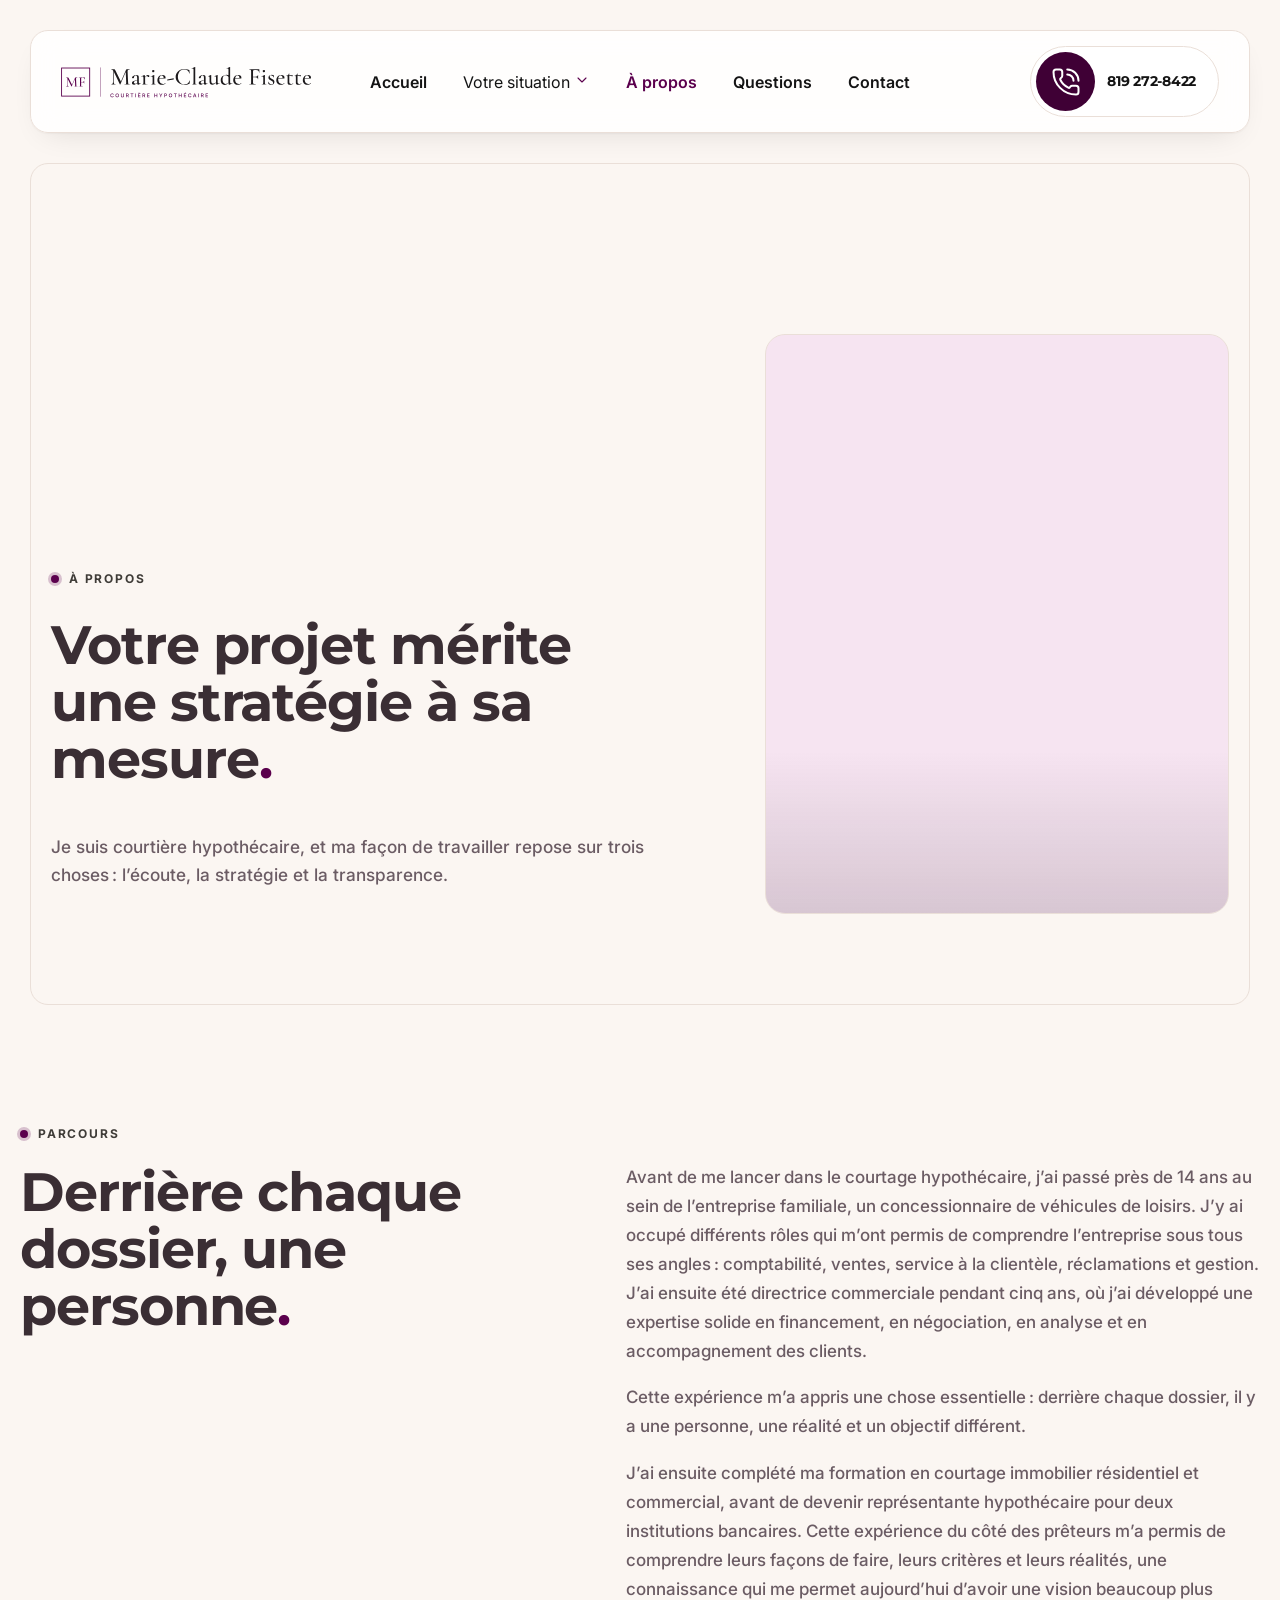
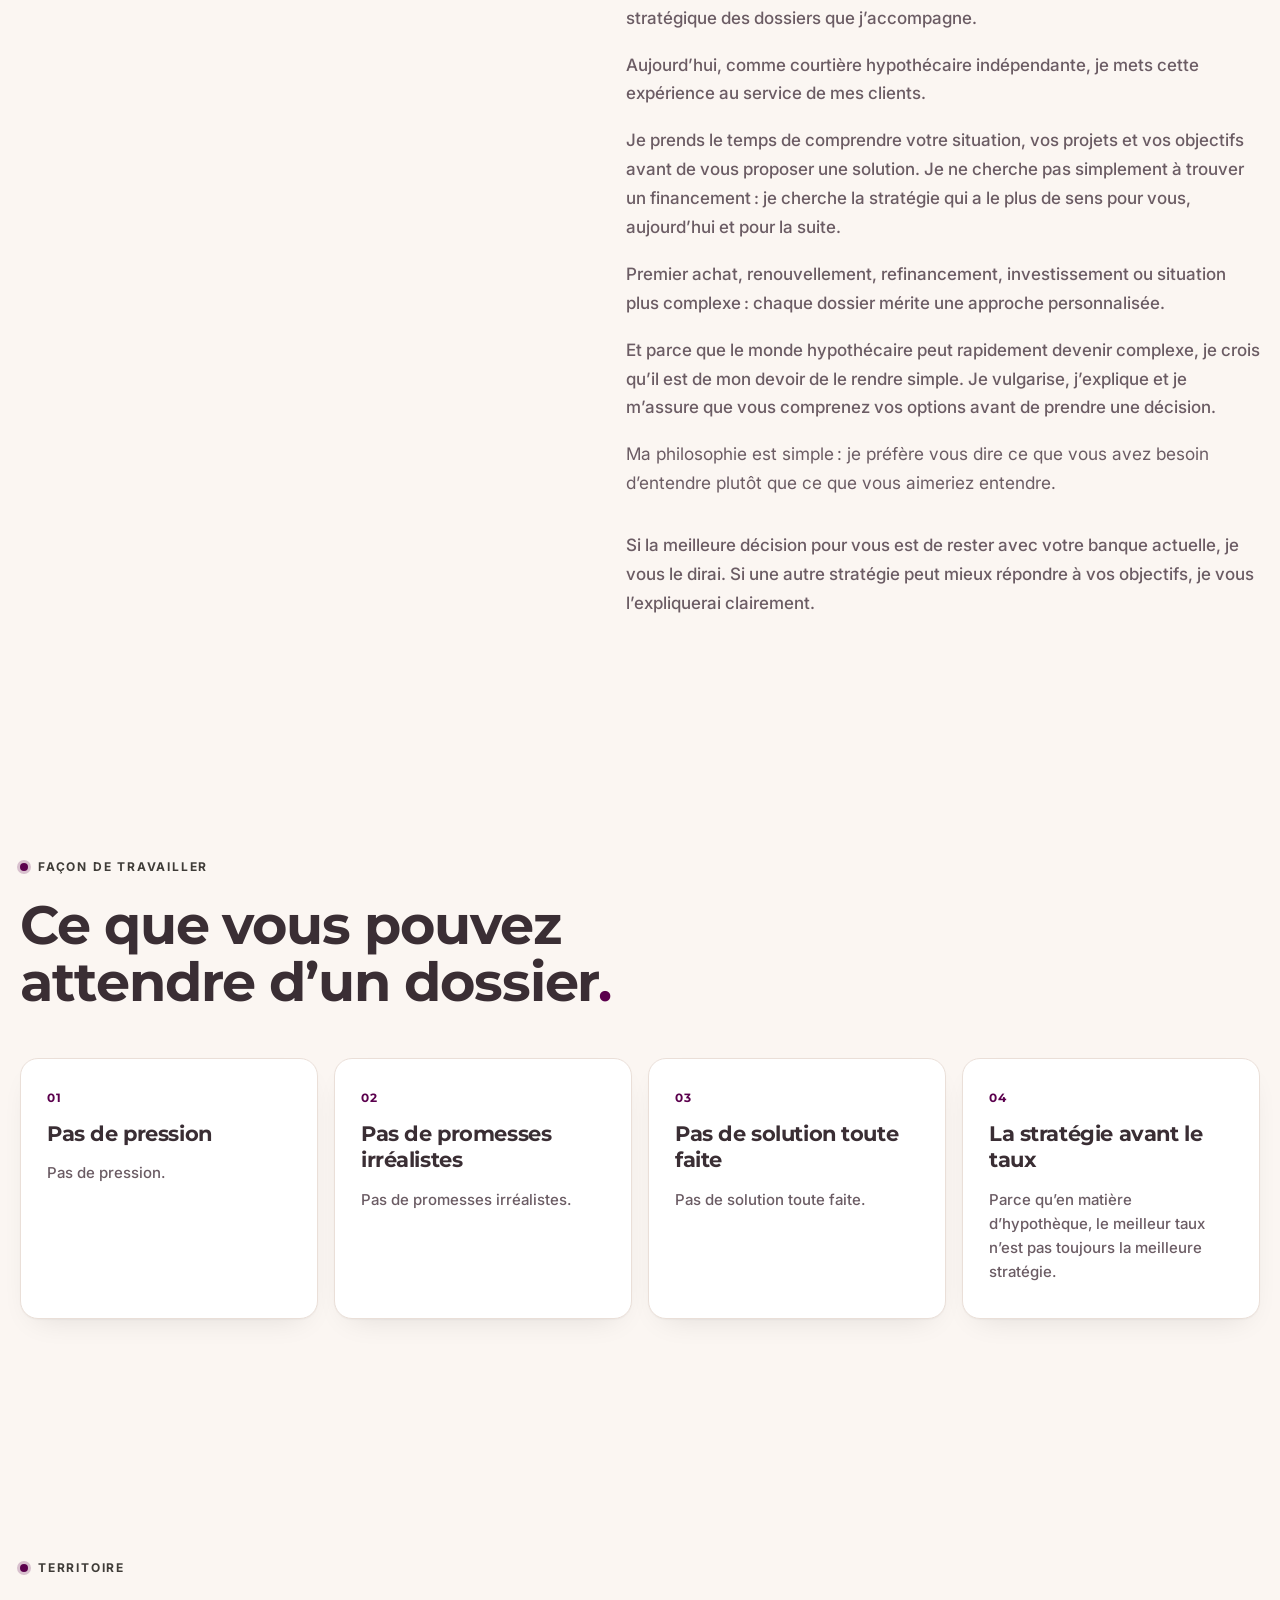
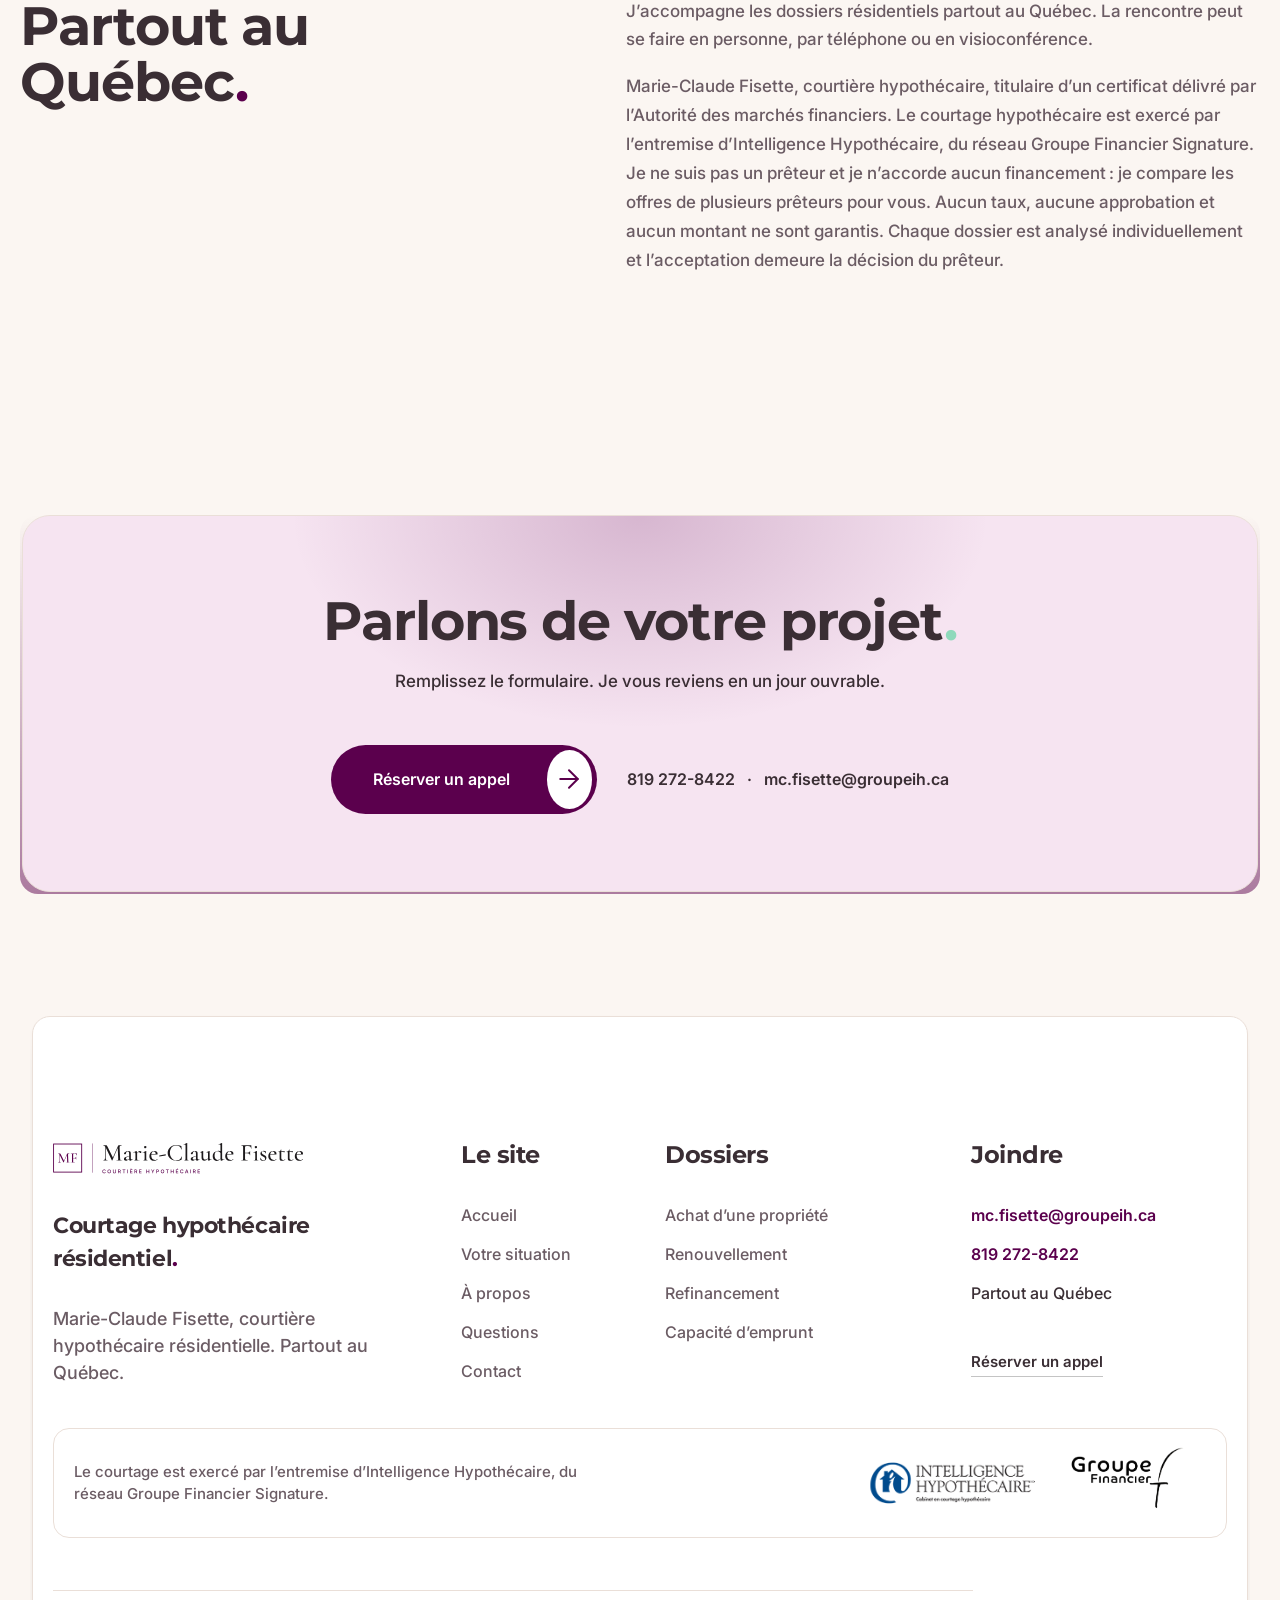
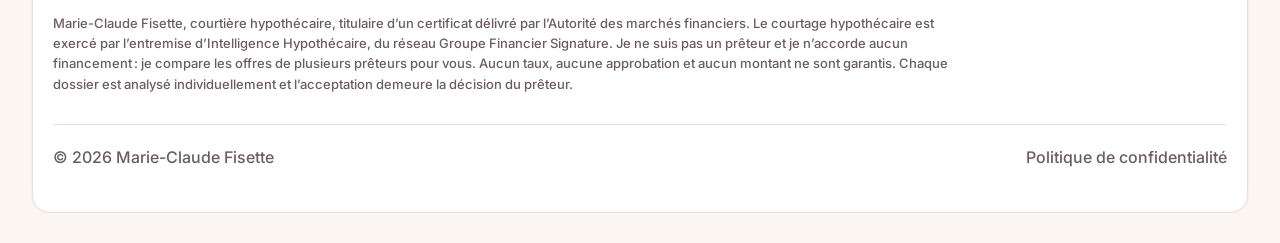
==== a-propos/index.html @ 3dd88b94 "Refonte sur le gabarit statique, ton d'institution chaude. Le site reprend la structure, les feuille" ====
<!DOCTYPE html>
<html lang="fr-CA">
<head>
  <meta charset="UTF-8">
  <meta name="viewport" content="width=device-width, initial-scale=1.0">
  <title>À propos de Marie-Claude Fisette, courtière hypothécaire</title>
  <meta name="description" content="Parcours de Marie-Claude Fisette, courtière hypothécaire au Québec : écoute, stratégie et transparence pour les dossiers résidentiels.">
  <meta name="robots" content="index, follow">
  <link rel="canonical" href="https://warden-ops.github.io/Marie-Claude-Fisette/a-propos/">
  <link rel="alternate" hreflang="fr-CA" href="https://warden-ops.github.io/Marie-Claude-Fisette/a-propos/">
  <meta property="og:type" content="website">
  <meta property="og:site_name" content="Marie-Claude Fisette">
  <meta property="og:locale" content="fr_CA">
  <meta property="og:title" content="À propos de Marie-Claude Fisette, courtière hypothécaire">
  <meta property="og:description" content="Parcours de Marie-Claude Fisette, courtière hypothécaire au Québec : écoute, stratégie et transparence pour les dossiers résidentiels.">
  <meta property="og:url" content="https://warden-ops.github.io/Marie-Claude-Fisette/a-propos/">
  <meta property="og:image" content="https://warden-ops.github.io/Marie-Claude-Fisette/assets/img/mcf/mcf-0042-2-1400.jpg">
  <meta name="twitter:card" content="summary_large_image">
  <meta name="twitter:title" content="À propos de Marie-Claude Fisette, courtière hypothécaire">
  <meta name="twitter:description" content="Parcours de Marie-Claude Fisette, courtière hypothécaire au Québec : écoute, stratégie et transparence pour les dossiers résidentiels.">
  <meta name="twitter:image" content="https://warden-ops.github.io/Marie-Claude-Fisette/assets/img/mcf/mcf-0042-2-1400.jpg">
  
  <meta name="theme-color" content="#FBF6F2">
  <link rel="icon" href="../assets/brand/favicon.svg" type="image/svg+xml">
  <link rel="apple-touch-icon" href="../assets/brand/apple-touch-icon.png">
  <link rel="manifest" href="../site.webmanifest">
  <link rel="preload" href="../assets/rm/fonts/montserrat-latin-var.woff2" as="font" type="font/woff2" crossorigin>
  <link rel="preload" href="../assets/rm/fonts/inter-latin-var.woff2" as="font" type="font/woff2" crossorigin>
  <script>try{if(matchMedia("(prefers-reduced-motion: reduce)").matches)document.documentElement.classList.add("mcf-reduce")}catch(e){}</script>
  <noscript><style>.animate__animated{opacity:1!important}[data-anim],.rm-tl-step,.bento-tile,.rm-why-card,.rm-editorial{opacity:1!important;transform:none!important;clip-path:none!important}</style></noscript>
  <link rel="stylesheet" href="../assets/index-bMcctbr4.css">
  <link rel="stylesheet" href="../assets/mcf.css">
</head>
<body class="lightmode">
<div id="root">
<a class="rm-skip" href="#contenu">Aller au contenu</a>
<div class="navbar-wrapper"><nav class="navbar navbar-expand-lg" aria-label="Navigation principale"><div class="navbar-container">
<div class="logo-container"><a aria-label="Marie-Claude Fisette, courtière hypothécaire, accueil" class="navbar-brand" href="../"><img src="../assets/brand/logo.svg" class="site-logo rm-logo img-fluid" alt="Marie-Claude Fisette, courtière hypothécaire" width="295" height="40"></a></div>
<button class="navbar-toggler nav-btn rm-menu rm-menu--b" type="button" aria-label="Ouvrir le menu" aria-expanded="false" aria-controls="rm-sidebar"><span class="rm-menu-label" aria-hidden="true">Menu</span><span class="rm-menu-ico" aria-hidden="true"><span class="rm-menu-line rm-menu-l1"></span><span class="rm-menu-line rm-menu-l2"></span></span></button>
<div class="collapse navbar-collapse" id="navbarNav"><ul class="navbar-nav mx-auto">
<li class="nav-item"><a class="nav-link" href="../">Accueil</a></li>
<li class="nav-item dropdown"><button type="button" class="nav-link dropdown-toggle rm-nav-btn" aria-expanded="false" aria-haspopup="true">Votre situation <i class="rm-ico accent-color" aria-hidden="true"><svg xmlns="http://www.w3.org/2000/svg" width="1em" height="1em" viewBox="0 0 24 24" fill="none" stroke="currentColor" stroke-width="1.6" stroke-linecap="round" stroke-linejoin="round" aria-hidden="true"><path d="m6 9 6 6 6-6"></path></svg></i></button>
<ul class="dropdown-menu"><li><a class="dropdown-item" href="../achat/">Achat d’une propriété</a></li><li><a class="dropdown-item" href="../renouvellement/">Renouvellement</a></li><li><a class="dropdown-item" href="../refinancement/">Refinancement</a></li><li><a class="dropdown-item" href="../capacite-emprunt/">Capacité d’emprunt</a></li></ul></li>
<li class="nav-item"><a aria-current="page" class="nav-link active" href="../a-propos/">À propos</a></li>
<li class="nav-item"><a class="nav-link" href="../faq/">Questions</a></li>
<li class="nav-item"><a class="nav-link" href="../contact/">Contact</a></li>
</ul></div>
<div class="navbar-action-container"><a href="tel:+18192728422" class="navbar-icon-wrapper rm-nav-phone" aria-label="Appeler le 819 272-8422"><div class="icon-circle"><i class="rm-ico" aria-hidden="true"><svg xmlns="http://www.w3.org/2000/svg" width="1em" height="1em" viewBox="0 0 24 24" fill="none" stroke="currentColor" stroke-width="1.6" stroke-linecap="round" stroke-linejoin="round" aria-hidden="true"><path d="M13 2a9 9 0 0 1 9 9"></path><path d="M13 6a5 5 0 0 1 5 5"></path><path d="M13.832 16.568a1 1 0 0 0 1.213-.303l.355-.465A2 2 0 0 1 17 15h3a2 2 0 0 1 2 2v3a2 2 0 0 1-2 2A18 18 0 0 1 2 4a2 2 0 0 1 2-2h3a2 2 0 0 1 2 2v3a2 2 0 0 1-.8 1.6l-.468.351a1 1 0 0 0-.292 1.233 14 14 0 0 0 6.392 6.384"></path></svg></i></div><span class="rm-nav-num">819 272-8422</span></a></div>
</div></nav></div>
<div><div class="sidebar-overlay"></div><div class="sidebar" id="rm-sidebar">
<div class="sidebar-header"><div class="logo"><img src="../assets/brand/logo.svg" width="295" height="40" class="site-logo rm-logo img-fluid" alt="Marie-Claude Fisette, courtière hypothécaire"></div>
<button type="button" class="close-btn rm-close" aria-label="Fermer le menu"><span class="rm-close-ico" aria-hidden="true"><span></span><span></span></span></button></div>
<ul class="menu">
<li><a href="../">Accueil</a></li>
<li class="sidebar-dropdown"><div class="dropdown-header"><a href="../#situations">Votre situation</a><button class="sidebar-dropdown-btn" type="button" aria-expanded="false" aria-label="Afficher les situations"><i class="rm-ico accent-color" aria-hidden="true"><svg xmlns="http://www.w3.org/2000/svg" width="1em" height="1em" viewBox="0 0 24 24" fill="none" stroke="currentColor" stroke-width="1.6" stroke-linecap="round" stroke-linejoin="round" aria-hidden="true"><path d="m6 9 6 6 6-6"></path></svg></i></button></div>
<ul class="sidebar-dropdown-menu"><li><a href="../achat/">Achat d’une propriété</a></li><li><a href="../renouvellement/">Renouvellement</a></li><li><a href="../refinancement/">Refinancement</a></li><li><a href="../capacite-emprunt/">Capacité d’emprunt</a></li></ul></li>
<li class="below-dropdown"><a href="../a-propos/">À propos</a></li>
<li><a href="../faq/">Questions</a></li>
<li><a href="../contact/">Contact</a></li>
</ul>
<div class="rm-side-contact"><span class="rm-side-kicker">Joindre</span><a href="tel:+18192728422">819 272-8422</a><a href="mailto:mc.fisette@groupeih.ca">mc.fisette@groupeih.ca</a></div>
</div></div>
<main id="contenu">
<div class="section-banner"><div class="rm-page-hero rm-about-hero"><div class="hero-container"><div class="rm-about-hero-grid">
<div class="rm-about-hero-text">
<div data-anim="fadeInDown"><div class="sub-heading"><i class="rm-ico rm-ico-dot" aria-hidden="true"></i><span>À propos</span></div></div>
<h1 class="title-heading-banner rm-page-title" data-anim="fadeInUp"><span class="rm-line">Votre projet mérite</span><strong class="rm-line">une stratégie à sa mesure<span class="rm-dot">.</span></strong></h1>
<p class="rm-lede" data-anim="fadeInUp">Je suis courtière hypothécaire, et ma façon de travailler repose sur trois choses : l’écoute, la stratégie et la transparence.</p>
</div>
<div class="rm-about-hero-media"><div class="rm-editorial" style="aspect-ratio:4 / 5">
<picture><source type="image/webp" srcset="../assets/img/mcf/mcf-0018-2-800.webp 800w, ../assets/img/mcf/mcf-0018-2-1400.webp 1400w" sizes="(max-width: 991px) 92vw, 560px"><img src="../assets/img/mcf/mcf-0018-2-1400.jpg" srcset="../assets/img/mcf/mcf-0018-2-800.jpg 800w, ../assets/img/mcf/mcf-0018-2-1400.jpg 1400w" sizes="(max-width: 991px) 92vw, 560px" alt="Portrait de Marie-Claude Fisette" width="1400" height="2100" loading="eager" decoding="async" fetchpriority="high"></picture>
</div></div></div></div></div></div>
<div class="section"><div class="hero-container"><div class="rm-split">
<div class="rm-split-head" data-anim="fadeInUp"><div class="sub-heading"><i class="rm-ico rm-ico-dot" aria-hidden="true"></i><span>Parcours</span></div><h2 class="title-heading">Derrière chaque dossier, une personne<span class="rm-dot">.</span></h2></div>
<div class="rm-split-body" data-anim="fadeInUp"><p>Avant de me lancer dans le courtage hypothécaire, j’ai passé près de 14 ans au sein de l’entreprise familiale, un concessionnaire de véhicules de loisirs. J’y ai occupé différents rôles qui m’ont permis de comprendre l’entreprise sous tous ses angles : comptabilité, ventes, service à la clientèle, réclamations et gestion. J’ai ensuite été directrice commerciale pendant cinq ans, où j’ai développé une expertise solide en financement, en négociation, en analyse et en accompagnement des clients.</p><p>Cette expérience m’a appris une chose essentielle : derrière chaque dossier, il y a une personne, une réalité et un objectif différent.</p><p>J’ai ensuite complété ma formation en courtage immobilier résidentiel et commercial, avant de devenir représentante hypothécaire pour deux institutions bancaires. Cette expérience du côté des prêteurs m’a permis de comprendre leurs façons de faire, leurs critères et leurs réalités, une connaissance qui me permet aujourd’hui d’avoir une vision beaucoup plus stratégique des dossiers que j’accompagne.</p><p>Aujourd’hui, comme courtière hypothécaire indépendante, je mets cette expérience au service de mes clients.</p><p>Je prends le temps de comprendre votre situation, vos projets et vos objectifs avant de vous proposer une solution. Je ne cherche pas simplement à trouver un financement : je cherche la stratégie qui a le plus de sens pour vous, aujourd’hui et pour la suite.</p><p>Premier achat, renouvellement, refinancement, investissement ou situation plus complexe : chaque dossier mérite une approche personnalisée.</p><p>Et parce que le monde hypothécaire peut rapidement devenir complexe, je crois qu’il est de mon devoir de le rendre simple. Je vulgarise, j’explique et je m’assure que vous comprenez vos options avant de prendre une décision.</p>
<blockquote class="rm-lede">Ma philosophie est simple : je préfère vous dire ce que vous avez besoin d’entendre plutôt que ce que vous aimeriez entendre.</blockquote>
<p>Si la meilleure décision pour vous est de rester avec votre banque actuelle, je vous le dirai. Si une autre stratégie peut mieux répondre à vos objectifs, je vous l’expliquerai clairement.</p>
</div></div></div></div>
<div class="section"><div class="hero-container">
<div class="rm-section-head" data-anim="fadeInUp"><div class="sub-heading"><i class="rm-ico rm-ico-dot" aria-hidden="true"></i><span>Façon de travailler</span></div><h2 class="title-heading">Ce que vous pouvez attendre d’un dossier<span class="rm-dot">.</span></h2></div>
<div class="rm-principle-grid"><div class="rm-principle-card" data-anim="fadeInUp" data-delay="0"><span class="rm-num">01</span><h3 class="rm-fs-h4">Pas de pression</h3><p>Pas de pression.</p></div><div class="rm-principle-card" data-anim="fadeInUp" data-delay="70"><span class="rm-num">02</span><h3 class="rm-fs-h4">Pas de promesses irréalistes</h3><p>Pas de promesses irréalistes.</p></div><div class="rm-principle-card" data-anim="fadeInUp" data-delay="140"><span class="rm-num">03</span><h3 class="rm-fs-h4">Pas de solution toute faite</h3><p>Pas de solution toute faite.</p></div><div class="rm-principle-card" data-anim="fadeInUp" data-delay="210"><span class="rm-num">04</span><h3 class="rm-fs-h4">La stratégie avant le taux</h3><p>Parce qu’en matière d’hypothèque, le meilleur taux n’est pas toujours la meilleure stratégie.</p></div></div>
</div></div>
<div class="section"><div class="hero-container"><div class="rm-split">
<div class="rm-split-head" data-anim="fadeInUp"><div class="sub-heading"><i class="rm-ico rm-ico-dot" aria-hidden="true"></i><span>Territoire</span></div><h2 class="title-heading">Partout au Québec<span class="rm-dot">.</span></h2></div>
<div class="rm-split-body" data-anim="fadeInUp"><p>J’accompagne les dossiers résidentiels partout au Québec. La rencontre peut se faire en personne, par téléphone ou en visioconférence.</p>
<p>Marie-Claude Fisette, courtière hypothécaire, titulaire d’un certificat délivré par l’Autorité des marchés financiers. Le courtage hypothécaire est exercé par l’entremise d’Intelligence Hypothécaire, du réseau Groupe Financier Signature. Je ne suis pas un prêteur et je n’accorde aucun financement : je compare les offres de plusieurs prêteurs pour vous. Aucun taux, aucune approbation et aucun montant ne sont garantis. Chaque dossier est analysé individuellement et l’acceptation demeure la décision du prêteur.</p></div></div></div></div>
<div class="section"><div class="hero-container"><div class="newsletter-wrapper rm-cta keep-dark"><div class="newsletter-layout"><div class="spacer"></div>
<div class="d-flex flex-column gspace-5 position-relative z-2 align-items-center">
<div class="d-flex flex-column gspace-2" data-anim="fadeInLeft"><h2 class="title-heading">Parlons de votre projet<span class="rm-dot">.</span></h2><p>Remplissez le formulaire. Je vous reviens en un jour ouvrable.</p></div>
<div class="d-flex flex-md-row flex-column align-items-center gspace-3" data-anim="fadeInUp">
<a href="../contact/" class="btn btn-accent"><div class="btn-title"><span>Réserver un appel</span></div><div class="icon-circle"><i class="rm-ico" aria-hidden="true"><svg xmlns="http://www.w3.org/2000/svg" width="1em" height="1em" viewBox="0 0 24 24" fill="none" stroke="currentColor" stroke-width="1.6" stroke-linecap="round" stroke-linejoin="round" aria-hidden="true"><path d="M5 12h14"></path><path d="m12 5 7 7-7 7"></path></svg></i></div></a>
<div class="rm-cta-contact"><a href="tel:+18192728422">819 272-8422</a><span aria-hidden="true">·</span><a href="mailto:mc.fisette@groupeih.ca">mc.fisette@groupeih.ca</a></div>
</div></div></div></div></div></div>
</main>
<footer class="section-footer"><div class="bg-footer-wrapper"><div class="bg-footer"><div class="hero-container position-relative z-2"><div class="d-flex flex-column gspace-2">
<div class="row row-cols-lg-4 row-cols-md-2 row-cols-1 grid-spacer-5">
<div class="col col-lg-4"><div class="footer-logo-container"><div class="logo-container-footer"><img src="../assets/brand/logo.svg" alt="Marie-Claude Fisette, courtière hypothécaire" class="site-logo rm-logo img-fluid" width="295" height="40"></div>
<p class="rm-fs-h4 rm-foot-tag">Courtage hypothécaire résidentiel<span class="rm-dot">.</span></p>
<p>Marie-Claude Fisette, courtière hypothécaire résidentielle. Partout au Québec.</p></div></div>
<div class="col col-lg-2"><div class="footer-quick-links"><h2 class="rm-fs-h5">Le site</h2><ul class="footer-list">
<li><a href="../">Accueil</a></li>
<li><a href="../#situations">Votre situation</a></li>
<li><a href="../a-propos/">À propos</a></li>
<li><a href="../faq/">Questions</a></li>
<li><a href="../contact/">Contact</a></li>
</ul></div></div>
<div class="col col-lg-3"><div class="footer-services-container"><h2 class="rm-fs-h5">Dossiers</h2><ul class="footer-list"><li><a href="../achat/">Achat d’une propriété</a></li><li><a href="../renouvellement/">Renouvellement</a></li><li><a href="../refinancement/">Refinancement</a></li><li><a href="../capacite-emprunt/">Capacité d’emprunt</a></li></ul></div></div>
<div class="col col-lg-3"><div class="footer-contact-container"><h2 class="rm-fs-h5">Joindre</h2><ul class="contact-list">
<li><a href="mailto:mc.fisette@groupeih.ca">mc.fisette@groupeih.ca</a></li>
<li><a href="tel:+18192728422">819 272-8422</a></li>
<li><span>Partout au Québec</span></li>
</ul><a class="rm-text-link" href="../contact/">Réserver un appel</a></div></div>
</div>
<div class="mcf-network mcf-network--footer"><p>Le courtage est exercé par l’entremise d’Intelligence Hypothécaire, du réseau Groupe Financier Signature.</p><div class="mcf-network-logos"><img src="../assets/brand/logo-intelligence-hypothecaire.png" alt="Intelligence Hypothécaire, cabinet en courtage hypothécaire" width="280" height="86"><img class="mcf-logo-gfs" src="../assets/brand/logo-groupe-financier-signature.png" alt="Groupe Financier Signature" width="220" height="116"></div></div><div class="mcf-legal"><p>Marie-Claude Fisette, courtière hypothécaire, titulaire d’un certificat délivré par l’Autorité des marchés financiers. Le courtage hypothécaire est exercé par l’entremise d’Intelligence Hypothécaire, du réseau Groupe Financier Signature. Je ne suis pas un prêteur et je n’accorde aucun financement : je compare les offres de plusieurs prêteurs pour vous. Aucun taux, aucune approbation et aucun montant ne sont garantis. Chaque dossier est analysé individuellement et l’acceptation demeure la décision du prêteur.</p></div>
<div class="copyright-container"><span class="copyright">© 2026 Marie-Claude Fisette</span>
<div class="d-flex flex-row gspace-2"><a class="legal-link" href="../politique-de-confidentialite/">Politique de confidentialité</a></div></div>
<div class="footer-spacer"></div>
</div></div></div></div></footer>
</div>
<script src="../assets/js/motion.js" defer></script>
</body>
</html>
---- assets/index-bMcctbr4.css ----
@charset "UTF-8";/*!
* Bootstrap  v5.3.8 (https://getbootstrap.com/)
* Copyright 2011-2025 The Bootstrap Authors
* Licensed under MIT (https://github.com/twbs/bootstrap/blob/main/LICENSE)
*/:root,[data-bs-theme=light]{--bs-blue:#0d6efd;--bs-indigo:#6610f2;--bs-purple:#6f42c1;--bs-pink:#d63384;--bs-red:#dc3545;--bs-orange:#fd7e14;--bs-yellow:#ffc107;--bs-green:#198754;--bs-teal:#20c997;--bs-cyan:#0dcaf0;--bs-black:#000;--bs-white:#fff;--bs-gray:#6c757d;--bs-gray-dark:#343a40;--bs-gray-100:#f8f9fa;--bs-gray-200:#e9ecef;--bs-gray-300:#dee2e6;--bs-gray-400:#ced4da;--bs-gray-500:#adb5bd;--bs-gray-600:#6c757d;--bs-gray-700:#495057;--bs-gray-800:#343a40;--bs-gray-900:#212529;--bs-primary:#0d6efd;--bs-secondary:#6c757d;--bs-success:#198754;--bs-info:#0dcaf0;--bs-warning:#ffc107;--bs-danger:#dc3545;--bs-light:#f8f9fa;--bs-dark:#212529;--bs-primary-rgb:13,110,253;--bs-secondary-rgb:108,117,125;--bs-success-rgb:25,135,84;--bs-info-rgb:13,202,240;--bs-warning-rgb:255,193,7;--bs-danger-rgb:220,53,69;--bs-light-rgb:248,249,250;--bs-dark-rgb:33,37,41;--bs-primary-text-emphasis:#052c65;--bs-secondary-text-emphasis:#2b2f32;--bs-success-text-emphasis:#0a3622;--bs-info-text-emphasis:#055160;--bs-warning-text-emphasis:#664d03;--bs-danger-text-emphasis:#58151c;--bs-light-text-emphasis:#495057;--bs-dark-text-emphasis:#495057;--bs-primary-bg-subtle:#cfe2ff;--bs-secondary-bg-subtle:#e2e3e5;--bs-success-bg-subtle:#d1e7dd;--bs-info-bg-subtle:#cff4fc;--bs-warning-bg-subtle:#fff3cd;--bs-danger-bg-subtle:#f8d7da;--bs-light-bg-subtle:#fcfcfd;--bs-dark-bg-subtle:#ced4da;--bs-primary-border-subtle:#9ec5fe;--bs-secondary-border-subtle:#c4c8cb;--bs-success-border-subtle:#a3cfbb;--bs-info-border-subtle:#9eeaf9;--bs-warning-border-subtle:#ffe69c;--bs-danger-border-subtle:#f1aeb5;--bs-light-border-subtle:#e9ecef;--bs-dark-border-subtle:#adb5bd;--bs-white-rgb:255,255,255;--bs-black-rgb:0,0,0;--bs-font-sans-serif:system-ui,-apple-system,"Segoe UI",Roboto,"Helvetica Neue","Noto Sans","Liberation Sans",Arial,sans-serif,"Apple Color Emoji","Segoe UI Emoji","Segoe UI Symbol","Noto Color Emoji";--bs-font-monospace:SFMono-Regular,Menlo,Monaco,Consolas,"Liberation Mono","Courier New",monospace;--bs-gradient:linear-gradient(180deg, rgba(255, 255, 255, .15), rgba(255, 255, 255, 0));--bs-body-font-family:var(--bs-font-sans-serif);--bs-body-font-size:1rem;--bs-body-font-weight:400;--bs-body-line-height:1.5;--bs-body-color:#212529;--bs-body-color-rgb:33,37,41;--bs-body-bg:#fff;--bs-body-bg-rgb:255,255,255;--bs-emphasis-color:#000;--bs-emphasis-color-rgb:0,0,0;--bs-secondary-color:rgba(33, 37, 41, .75);--bs-secondary-color-rgb:33,37,41;--bs-secondary-bg:#e9ecef;--bs-secondary-bg-rgb:233,236,239;--bs-tertiary-color:rgba(33, 37, 41, .5);--bs-tertiary-color-rgb:33,37,41;--bs-tertiary-bg:#f8f9fa;--bs-tertiary-bg-rgb:248,249,250;--bs-heading-color:inherit;--bs-link-color:#0d6efd;--bs-link-color-rgb:13,110,253;--bs-link-decoration:underline;--bs-link-hover-color:#0a58ca;--bs-link-hover-color-rgb:10,88,202;--bs-code-color:#d63384;--bs-highlight-color:#212529;--bs-highlight-bg:#fff3cd;--bs-border-width:1px;--bs-border-style:solid;--bs-border-color:#dee2e6;--bs-border-color-translucent:rgba(0, 0, 0, .175);--bs-border-radius:.375rem;--bs-border-radius-sm:.25rem;--bs-border-radius-lg:.5rem;--bs-border-radius-xl:1rem;--bs-border-radius-xxl:2rem;--bs-border-radius-2xl:var(--bs-border-radius-xxl);--bs-border-radius-pill:50rem;--bs-box-shadow:0 .5rem 1rem rgba(0, 0, 0, .15);--bs-box-shadow-sm:0 .125rem .25rem rgba(0, 0, 0, .075);--bs-box-shadow-lg:0 1rem 3rem rgba(0, 0, 0, .175);--bs-box-shadow-inset:inset 0 1px 2px rgba(0, 0, 0, .075);--bs-focus-ring-width:.25rem;--bs-focus-ring-opacity:.25;--bs-focus-ring-color:rgba(13, 110, 253, .25);--bs-form-valid-color:#198754;--bs-form-valid-border-color:#198754;--bs-form-invalid-color:#dc3545;--bs-form-invalid-border-color:#dc3545}[data-bs-theme=dark]{color-scheme:dark;--bs-body-color:#dee2e6;--bs-body-color-rgb:222,226,230;--bs-body-bg:#212529;--bs-body-bg-rgb:33,37,41;--bs-emphasis-color:#fff;--bs-emphasis-color-rgb:255,255,255;--bs-secondary-color:rgba(222, 226, 230, .75);--bs-secondary-color-rgb:222,226,230;--bs-secondary-bg:#343a40;--bs-secondary-bg-rgb:52,58,64;--bs-tertiary-color:rgba(222, 226, 230, .5);--bs-tertiary-color-rgb:222,226,230;--bs-tertiary-bg:#2b3035;--bs-tertiary-bg-rgb:43,48,53;--bs-primary-text-emphasis:#6ea8fe;--bs-secondary-text-emphasis:#a7acb1;--bs-success-text-emphasis:#75b798;--bs-info-text-emphasis:#6edff6;--bs-warning-text-emphasis:#ffda6a;--bs-danger-text-emphasis:#ea868f;--bs-light-text-emphasis:#f8f9fa;--bs-dark-text-emphasis:#dee2e6;--bs-primary-bg-subtle:#031633;--bs-secondary-bg-subtle:#161719;--bs-success-bg-subtle:#051b11;--bs-info-bg-subtle:#032830;--bs-warning-bg-subtle:#332701;--bs-danger-bg-subtle:#2c0b0e;--bs-light-bg-subtle:#343a40;--bs-dark-bg-subtle:#1a1d20;--bs-primary-border-subtle:#084298;--bs-secondary-border-subtle:#41464b;--bs-success-border-subtle:#0f5132;--bs-info-border-subtle:#087990;--bs-warning-border-subtle:#997404;--bs-danger-border-subtle:#842029;--bs-light-border-subtle:#495057;--bs-dark-border-subtle:#343a40;--bs-heading-color:inherit;--bs-link-color:#6ea8fe;--bs-link-hover-color:#8bb9fe;--bs-link-color-rgb:110,168,254;--bs-link-hover-color-rgb:139,185,254;--bs-code-color:#e685b5;--bs-highlight-color:#dee2e6;--bs-highlight-bg:#664d03;--bs-border-color:#495057;--bs-border-color-translucent:rgba(255, 255, 255, .15);--bs-form-valid-color:#75b798;--bs-form-valid-border-color:#75b798;--bs-form-invalid-color:#ea868f;--bs-form-invalid-border-color:#ea868f}*,:after,:before{box-sizing:border-box}@media (prefers-reduced-motion:no-preference){:root{scroll-behavior:smooth}}body{margin:0;font-family:var(--bs-body-font-family);font-size:var(--bs-body-font-size);font-weight:var(--bs-body-font-weight);line-height:var(--bs-body-line-height);color:var(--bs-body-color);text-align:var(--bs-body-text-align);background-color:var(--bs-body-bg);-webkit-text-size-adjust:100%;-webkit-tap-highlight-color:transparent}hr{margin:1rem 0;color:inherit;border:0;border-top:var(--bs-border-width) solid;opacity:.25}.h1,.h2,.h3,h1,h2,h3{margin-top:0;margin-bottom:.5rem;font-weight:500;line-height:1.2;color:var(--bs-heading-color)}.h1,h1{font-size:calc(1.375rem + 1.5vw)}@media (min-width:1200px){.h1,h1{font-size:2.5rem}}.h2,h2{font-size:calc(1.325rem + .9vw)}@media (min-width:1200px){.h2,h2{font-size:2rem}}.h3,h3{font-size:calc(1.3rem + .6vw)}@media (min-width:1200px){.h3,h3{font-size:1.75rem}}p{margin-top:0;margin-bottom:1rem}ol,ul{padding-left:2rem}dl,ol,ul{margin-top:0;margin-bottom:1rem}ol ol,ol ul,ul ol,ul ul{margin-bottom:0}dt{font-weight:700}dd{margin-bottom:.5rem;margin-left:0}blockquote{margin:0 0 1rem}b,strong{font-weight:bolder}.small,small{font-size:.875em}.mark,mark{padding:.1875em;color:var(--bs-highlight-color);background-color:var(--bs-highlight-bg)}sub{position:relative;font-size:.75em;line-height:0;vertical-align:baseline}sub{bottom:-.25em}a{color:rgba(var(--bs-link-color-rgb),var(--bs-link-opacity,1));text-decoration:underline}a:hover{--bs-link-color-rgb:var(--bs-link-hover-color-rgb)}a:not([href]):not([class]),a:not([href]):not([class]):hover{color:inherit;text-decoration:none}code,pre{font-family:var(--bs-font-monospace);font-size:1em}pre{display:block;margin-top:0;margin-bottom:1rem;overflow:auto;font-size:.875em}pre code{font-size:inherit;color:inherit;word-break:normal}code{font-size:.875em;color:var(--bs-code-color);word-wrap:break-word}a>code{color:inherit}figure{margin:0 0 1rem}img,svg{vertical-align:middle}th{text-align:inherit;text-align:-webkit-match-parent}td,th,tr{border-color:inherit;border-style:solid;border-width:0}label{display:inline-block}button{border-radius:0}button:focus:not(:focus-visible){outline:0}button,input,select,textarea{margin:0;font-family:inherit;font-size:inherit;line-height:inherit}button,select{text-transform:none}[role=button]{cursor:pointer}select{word-wrap:normal}select:disabled{opacity:1}[list]:not([type=date]):not([type=datetime-local]):not([type=month]):not([type=week]):not([type=time])::-webkit-calendar-picker-indicator{display:none!important}[type=button],[type=reset],[type=submit],button{-webkit-appearance:button}[type=button]:not(:disabled),[type=reset]:not(:disabled),[type=submit]:not(:disabled),button:not(:disabled){cursor:pointer}::-moz-focus-inner{padding:0;border-style:none}textarea{resize:vertical}::-webkit-datetime-edit-day-field,::-webkit-datetime-edit-fields-wrapper,::-webkit-datetime-edit-hour-field,::-webkit-datetime-edit-minute,::-webkit-datetime-edit-month-field,::-webkit-datetime-edit-text,::-webkit-datetime-edit-year-field{padding:0}::-webkit-inner-spin-button{height:auto}[type=search]{-webkit-appearance:textfield;outline-offset:-2px}[type=search]::-webkit-search-cancel-button{cursor:pointer;filter:grayscale(1)}::-webkit-search-decoration{-webkit-appearance:none}::-webkit-color-swatch-wrapper{padding:0}::-webkit-file-upload-button{font:inherit;-webkit-appearance:button}::file-selector-button{font:inherit;-webkit-appearance:button}iframe{border:0}summary{display:list-item;cursor:pointer}progress{vertical-align:baseline}[hidden]{display:none!important}.lead{font-size:1.25rem;font-weight:300}.blockquote{margin-bottom:1rem;font-size:1.25rem}.blockquote>:last-child{margin-bottom:0}.img-fluid{max-width:100%;height:auto}.figure{display:inline-block}:root{--bs-breakpoint-xs:0;--bs-breakpoint-sm:576px;--bs-breakpoint-md:768px;--bs-breakpoint-lg:992px;--bs-breakpoint-xl:1200px;--bs-breakpoint-xxl:1400px}.row{--bs-gutter-x:1.5rem;--bs-gutter-y:0;display:flex;flex-wrap:wrap;margin-top:calc(-1 * var(--bs-gutter-y));margin-right:calc(-.5 * var(--bs-gutter-x));margin-left:calc(-.5 * var(--bs-gutter-x))}.row>*{flex-shrink:0;width:100%;max-width:100%;padding-right:calc(var(--bs-gutter-x) * .5);padding-left:calc(var(--bs-gutter-x) * .5);margin-top:var(--bs-gutter-y)}.col{flex:1 0 0}.row-cols-1>*{flex:0 0 auto;width:100%}@media (min-width:768px){.row-cols-md-2>*{flex:0 0 auto;width:50%}}@media (min-width:992px){.row-cols-lg-2>*{flex:0 0 auto;width:50%}.row-cols-lg-4>*{flex:0 0 auto;width:25%}.col-lg-2{flex:0 0 auto;width:16.66666667%}.col-lg-3{flex:0 0 auto;width:25%}.col-lg-4{flex:0 0 auto;width:33.33333333%}.col-lg-5{flex:0 0 auto;width:41.66666667%}.col-lg-7{flex:0 0 auto;width:58.33333333%}}[data-bs-theme=dark] .form-select{--bs-form-select-bg-img:url("data:image/svg+xml,%3csvg xmlns='http://www.w3.org/2000/svg' viewBox='0 0 16 16'%3e%3cpath fill='none' stroke='%23dee2e6' stroke-linecap='round' stroke-linejoin='round' stroke-width='2' d='m2 5 6 6 6-6'/%3e%3c/svg%3e")}[data-bs-theme=dark] .form-switch .form-check-input:not(:checked):not(:focus){--bs-form-switch-bg:url("data:image/svg+xml,%3csvg xmlns='http://www.w3.org/2000/svg' viewBox='-4 -4 8 8'%3e%3ccircle r='3' fill='rgba%28255, 255, 255, 0.25%29'/%3e%3c/svg%3e")}.btn{--bs-btn-padding-x:.75rem;--bs-btn-padding-y:.375rem;--bs-btn-font-family: ;--bs-btn-font-size:1rem;--bs-btn-font-weight:400;--bs-btn-line-height:1.5;--bs-btn-color:var(--bs-body-color);--bs-btn-bg:transparent;--bs-btn-border-width:var(--bs-border-width);--bs-btn-border-color:transparent;--bs-btn-border-radius:var(--bs-border-radius);--bs-btn-hover-border-color:transparent;--bs-btn-box-shadow:inset 0 1px 0 rgba(255, 255, 255, .15),0 1px 1px rgba(0, 0, 0, .075);--bs-btn-disabled-opacity:.65;--bs-btn-focus-box-shadow:0 0 0 .25rem rgba(var(--bs-btn-focus-shadow-rgb), .5);display:inline-block;padding:var(--bs-btn-padding-y) var(--bs-btn-padding-x);font-family:var(--bs-btn-font-family);font-size:var(--bs-btn-font-size);font-weight:var(--bs-btn-font-weight);line-height:var(--bs-btn-line-height);color:var(--bs-btn-color);text-align:center;text-decoration:none;vertical-align:middle;cursor:pointer;-webkit-user-select:none;-moz-user-select:none;user-select:none;border:var(--bs-btn-border-width) solid var(--bs-btn-border-color);border-radius:var(--bs-btn-border-radius);background-color:var(--bs-btn-bg);transition:color .15s ease-in-out,background-color .15s ease-in-out,border-color .15s ease-in-out,box-shadow .15s ease-in-out}@media (prefers-reduced-motion:reduce){.btn{transition:none}}.btn:hover{color:var(--bs-btn-hover-color);background-color:var(--bs-btn-hover-bg);border-color:var(--bs-btn-hover-border-color)}.btn:focus-visible{color:var(--bs-btn-hover-color);background-color:var(--bs-btn-hover-bg);border-color:var(--bs-btn-hover-border-color);outline:0;box-shadow:var(--bs-btn-focus-box-shadow)}.btn.active,.btn.show,.btn:first-child:active,:not(.btn-check)+.btn:active{color:var(--bs-btn-active-color);background-color:var(--bs-btn-active-bg);border-color:var(--bs-btn-active-border-color)}.btn.active:focus-visible,.btn.show:focus-visible,.btn:first-child:active:focus-visible,:not(.btn-check)+.btn:active:focus-visible{box-shadow:var(--bs-btn-focus-box-shadow)}.btn.disabled,.btn:disabled{color:var(--bs-btn-disabled-color);pointer-events:none;background-color:var(--bs-btn-disabled-bg);border-color:var(--bs-btn-disabled-border-color);opacity:var(--bs-btn-disabled-opacity)}.fade{transition:opacity .15s linear}@media (prefers-reduced-motion:reduce){.fade{transition:none}}.fade:not(.show){opacity:0}.collapse:not(.show){display:none}.collapsing{height:0;overflow:hidden;transition:height .35s ease}@media (prefers-reduced-motion:reduce){.collapsing{transition:none}}.collapsing.collapse-horizontal{width:0;height:auto;transition:width .35s ease}@media (prefers-reduced-motion:reduce){.collapsing.collapse-horizontal{transition:none}}.dropdown,.dropdown-center,.dropend,.dropstart,.dropup,.dropup-center{position:relative}.dropdown-toggle{white-space:nowrap}.dropdown-toggle:after{display:inline-block;margin-left:.255em;vertical-align:.255em;content:"";border-top:.3em solid;border-right:.3em solid transparent;border-bottom:0;border-left:.3em solid transparent}.dropdown-toggle:empty:after{margin-left:0}.dropdown-menu{--bs-dropdown-zindex:1000;--bs-dropdown-min-width:10rem;--bs-dropdown-padding-x:0;--bs-dropdown-padding-y:.5rem;--bs-dropdown-spacer:.125rem;--bs-dropdown-font-size:1rem;--bs-dropdown-color:var(--bs-body-color);--bs-dropdown-bg:var(--bs-body-bg);--bs-dropdown-border-color:var(--bs-border-color-translucent);--bs-dropdown-border-radius:var(--bs-border-radius);--bs-dropdown-border-width:var(--bs-border-width);--bs-dropdown-inner-border-radius:calc(var(--bs-border-radius) - var(--bs-border-width));--bs-dropdown-divider-bg:var(--bs-border-color-translucent);--bs-dropdown-divider-margin-y:.5rem;--bs-dropdown-box-shadow:var(--bs-box-shadow);--bs-dropdown-link-color:var(--bs-body-color);--bs-dropdown-link-hover-color:var(--bs-body-color);--bs-dropdown-link-hover-bg:var(--bs-tertiary-bg);--bs-dropdown-link-active-color:#fff;--bs-dropdown-link-active-bg:#0d6efd;--bs-dropdown-link-disabled-color:var(--bs-tertiary-color);--bs-dropdown-item-padding-x:1rem;--bs-dropdown-item-padding-y:.25rem;--bs-dropdown-header-color:#6c757d;--bs-dropdown-header-padding-x:1rem;--bs-dropdown-header-padding-y:.5rem;position:absolute;z-index:var(--bs-dropdown-zindex);display:none;min-width:var(--bs-dropdown-min-width);padding:var(--bs-dropdown-padding-y) var(--bs-dropdown-padding-x);margin:0;font-size:var(--bs-dropdown-font-size);color:var(--bs-dropdown-color);text-align:left;list-style:none;background-color:var(--bs-dropdown-bg);background-clip:padding-box;border:var(--bs-dropdown-border-width) solid var(--bs-dropdown-border-color);border-radius:var(--bs-dropdown-border-radius)}.dropdown-menu[data-bs-popper]{top:100%;left:0;margin-top:var(--bs-dropdown-spacer)}.dropdown-menu-start[data-bs-popper]{right:auto;left:0}.dropdown-menu-end[data-bs-popper]{right:0;left:auto}@media (min-width:576px){.dropdown-menu-sm-start[data-bs-popper]{right:auto;left:0}.dropdown-menu-sm-end[data-bs-popper]{right:0;left:auto}}@media (min-width:768px){.dropdown-menu-md-start[data-bs-popper]{right:auto;left:0}.dropdown-menu-md-end[data-bs-popper]{right:0;left:auto}}@media (min-width:992px){.dropdown-menu-lg-start[data-bs-popper]{right:auto;left:0}.dropdown-menu-lg-end[data-bs-popper]{right:0;left:auto}}@media (min-width:1200px){.dropdown-menu-xl-start[data-bs-popper]{right:auto;left:0}.dropdown-menu-xl-end[data-bs-popper]{right:0;left:auto}}@media (min-width:1400px){.dropdown-menu-xxl-start[data-bs-popper]{right:auto;left:0}.dropdown-menu-xxl-end[data-bs-popper]{right:0;left:auto}}.dropup .dropdown-menu[data-bs-popper]{top:auto;bottom:100%;margin-top:0;margin-bottom:var(--bs-dropdown-spacer)}.dropup .dropdown-toggle:after{display:inline-block;margin-left:.255em;vertical-align:.255em;content:"";border-top:0;border-right:.3em solid transparent;border-bottom:.3em solid;border-left:.3em solid transparent}.dropup .dropdown-toggle:empty:after{margin-left:0}.dropend .dropdown-menu[data-bs-popper]{top:0;right:auto;left:100%;margin-top:0;margin-left:var(--bs-dropdown-spacer)}.dropend .dropdown-toggle:after{display:inline-block;margin-left:.255em;vertical-align:.255em;content:"";border-top:.3em solid transparent;border-right:0;border-bottom:.3em solid transparent;border-left:.3em solid}.dropend .dropdown-toggle:empty:after{margin-left:0}.dropend .dropdown-toggle:after{vertical-align:0}.dropstart .dropdown-menu[data-bs-popper]{top:0;right:100%;left:auto;margin-top:0;margin-right:var(--bs-dropdown-spacer)}.dropstart .dropdown-toggle:after{display:inline-block;margin-left:.255em;vertical-align:.255em;content:""}.dropstart .dropdown-toggle:after{display:none}.dropstart .dropdown-toggle:before{display:inline-block;margin-right:.255em;vertical-align:.255em;content:"";border-top:.3em solid transparent;border-right:.3em solid;border-bottom:.3em solid transparent}.dropstart .dropdown-toggle:empty:after{margin-left:0}.dropstart .dropdown-toggle:before{vertical-align:0}.dropdown-item{display:block;width:100%;padding:var(--bs-dropdown-item-padding-y) var(--bs-dropdown-item-padding-x);clear:both;font-weight:400;color:var(--bs-dropdown-link-color);text-align:inherit;text-decoration:none;white-space:nowrap;background-color:transparent;border:0;border-radius:var(--bs-dropdown-item-border-radius,0)}.dropdown-item:focus,.dropdown-item:hover{color:var(--bs-dropdown-link-hover-color);background-color:var(--bs-dropdown-link-hover-bg)}.dropdown-item.active,.dropdown-item:active{color:var(--bs-dropdown-link-active-color);text-decoration:none;background-color:var(--bs-dropdown-link-active-bg)}.dropdown-item.disabled,.dropdown-item:disabled{color:var(--bs-dropdown-link-disabled-color);pointer-events:none;background-color:transparent}.dropdown-menu.show{display:block}.dropdown-header{display:block;padding:var(--bs-dropdown-header-padding-y) var(--bs-dropdown-header-padding-x);margin-bottom:0;font-size:.875rem;color:var(--bs-dropdown-header-color);white-space:nowrap}.nav{--bs-nav-link-padding-x:1rem;--bs-nav-link-padding-y:.5rem;--bs-nav-link-font-weight: ;--bs-nav-link-color:var(--bs-link-color);--bs-nav-link-hover-color:var(--bs-link-hover-color);--bs-nav-link-disabled-color:var(--bs-secondary-color);display:flex;flex-wrap:wrap;padding-left:0;margin-bottom:0;list-style:none}.nav-link{display:block;padding:var(--bs-nav-link-padding-y) var(--bs-nav-link-padding-x);font-size:var(--bs-nav-link-font-size);font-weight:var(--bs-nav-link-font-weight);color:var(--bs-nav-link-color);text-decoration:none;background:0 0;border:0;transition:color .15s ease-in-out,background-color .15s ease-in-out,border-color .15s ease-in-out}@media (prefers-reduced-motion:reduce){.nav-link{transition:none}}.nav-link:focus,.nav-link:hover{color:var(--bs-nav-link-hover-color)}.nav-link:focus-visible{outline:0;box-shadow:0 0 0 .25rem #0d6efd40}.nav-link.disabled,.nav-link:disabled{color:var(--bs-nav-link-disabled-color);pointer-events:none;cursor:default}.navbar{--bs-navbar-padding-x:0;--bs-navbar-padding-y:.5rem;--bs-navbar-color:rgba(var(--bs-emphasis-color-rgb), .65);--bs-navbar-hover-color:rgba(var(--bs-emphasis-color-rgb), .8);--bs-navbar-disabled-color:rgba(var(--bs-emphasis-color-rgb), .3);--bs-navbar-active-color:rgba(var(--bs-emphasis-color-rgb), 1);--bs-navbar-brand-padding-y:.3125rem;--bs-navbar-brand-margin-end:1rem;--bs-navbar-brand-font-size:1.25rem;--bs-navbar-brand-color:rgba(var(--bs-emphasis-color-rgb), 1);--bs-navbar-brand-hover-color:rgba(var(--bs-emphasis-color-rgb), 1);--bs-navbar-nav-link-padding-x:.5rem;--bs-navbar-toggler-padding-y:.25rem;--bs-navbar-toggler-padding-x:.75rem;--bs-navbar-toggler-font-size:1.25rem;--bs-navbar-toggler-icon-bg:url("data:image/svg+xml,%3csvg xmlns='http://www.w3.org/2000/svg' viewBox='0 0 30 30'%3e%3cpath stroke='rgba%2833, 37, 41, 0.75%29' stroke-linecap='round' stroke-miterlimit='10' stroke-width='2' d='M4 7h22M4 15h22M4 23h22'/%3e%3c/svg%3e");--bs-navbar-toggler-border-color:rgba(var(--bs-emphasis-color-rgb), .15);--bs-navbar-toggler-border-radius:var(--bs-border-radius);--bs-navbar-toggler-focus-width:.25rem;--bs-navbar-toggler-transition:box-shadow .15s ease-in-out;position:relative;display:flex;flex-wrap:wrap;align-items:center;justify-content:space-between;padding:var(--bs-navbar-padding-y) var(--bs-navbar-padding-x)}.navbar-brand{padding-top:var(--bs-navbar-brand-padding-y);padding-bottom:var(--bs-navbar-brand-padding-y);margin-right:var(--bs-navbar-brand-margin-end);font-size:var(--bs-navbar-brand-font-size);color:var(--bs-navbar-brand-color);text-decoration:none;white-space:nowrap}.navbar-brand:focus,.navbar-brand:hover{color:var(--bs-navbar-brand-hover-color)}.navbar-nav{--bs-nav-link-padding-x:0;--bs-nav-link-padding-y:.5rem;--bs-nav-link-font-weight: ;--bs-nav-link-color:var(--bs-navbar-color);--bs-nav-link-hover-color:var(--bs-navbar-hover-color);--bs-nav-link-disabled-color:var(--bs-navbar-disabled-color);display:flex;flex-direction:column;padding-left:0;margin-bottom:0;list-style:none}.navbar-nav .nav-link.active,.navbar-nav .nav-link.show{color:var(--bs-navbar-active-color)}.navbar-nav .dropdown-menu{position:static}.navbar-collapse{flex-grow:1;flex-basis:100%;align-items:center}.navbar-toggler{padding:var(--bs-navbar-toggler-padding-y) var(--bs-navbar-toggler-padding-x);font-size:var(--bs-navbar-toggler-font-size);line-height:1;color:var(--bs-navbar-color);background-color:transparent;border:var(--bs-border-width) solid var(--bs-navbar-toggler-border-color);border-radius:var(--bs-navbar-toggler-border-radius);transition:var(--bs-navbar-toggler-transition)}@media (prefers-reduced-motion:reduce){.navbar-toggler{transition:none}}.navbar-toggler:hover{text-decoration:none}.navbar-toggler:focus{text-decoration:none;outline:0;box-shadow:0 0 0 var(--bs-navbar-toggler-focus-width)}@media (min-width:992px){.navbar-expand-lg{flex-wrap:nowrap;justify-content:flex-start}.navbar-expand-lg .navbar-nav{flex-direction:row}.navbar-expand-lg .navbar-nav .dropdown-menu{position:absolute}.navbar-expand-lg .navbar-nav .nav-link{padding-right:var(--bs-navbar-nav-link-padding-x);padding-left:var(--bs-navbar-nav-link-padding-x)}.navbar-expand-lg .navbar-collapse{display:flex!important;flex-basis:auto}.navbar-expand-lg .navbar-toggler{display:none}.navbar-expand-lg .offcanvas{position:static;z-index:auto;flex-grow:1;width:auto!important;height:auto!important;visibility:visible!important;background-color:transparent!important;border:0!important;transform:none!important;transition:none}.navbar-expand-lg .offcanvas .offcanvas-header{display:none}.navbar-expand-lg .offcanvas .offcanvas-body{display:flex;flex-grow:0;padding:0;overflow-y:visible}}.navbar[data-bs-theme=dark]{--bs-navbar-color:rgba(255, 255, 255, .55);--bs-navbar-hover-color:rgba(255, 255, 255, .75);--bs-navbar-disabled-color:rgba(255, 255, 255, .25);--bs-navbar-active-color:#fff;--bs-navbar-brand-color:#fff;--bs-navbar-brand-hover-color:#fff;--bs-navbar-toggler-border-color:rgba(255, 255, 255, .1);--bs-navbar-toggler-icon-bg:url("data:image/svg+xml,%3csvg xmlns='http://www.w3.org/2000/svg' viewBox='0 0 30 30'%3e%3cpath stroke='rgba%28255, 255, 255, 0.55%29' stroke-linecap='round' stroke-miterlimit='10' stroke-width='2' d='M4 7h22M4 15h22M4 23h22'/%3e%3c/svg%3e")}[data-bs-theme=dark] .navbar-toggler-icon{--bs-navbar-toggler-icon-bg:url("data:image/svg+xml,%3csvg xmlns='http://www.w3.org/2000/svg' viewBox='0 0 30 30'%3e%3cpath stroke='rgba%28255, 255, 255, 0.55%29' stroke-linecap='round' stroke-miterlimit='10' stroke-width='2' d='M4 7h22M4 15h22M4 23h22'/%3e%3c/svg%3e")}.card{--bs-card-spacer-y:1rem;--bs-card-spacer-x:1rem;--bs-card-title-spacer-y:.5rem;--bs-card-title-color: ;--bs-card-subtitle-color: ;--bs-card-border-width:var(--bs-border-width);--bs-card-border-color:var(--bs-border-color-translucent);--bs-card-border-radius:var(--bs-border-radius);--bs-card-box-shadow: ;--bs-card-inner-border-radius:calc(var(--bs-border-radius) - (var(--bs-border-width)));--bs-card-cap-padding-y:.5rem;--bs-card-cap-padding-x:1rem;--bs-card-cap-bg:rgba(var(--bs-body-color-rgb), .03);--bs-card-cap-color: ;--bs-card-height: ;--bs-card-color: ;--bs-card-bg:var(--bs-body-bg);--bs-card-img-overlay-padding:1rem;--bs-card-group-margin:.75rem;position:relative;display:flex;flex-direction:column;min-width:0;height:var(--bs-card-height);color:var(--bs-body-color);word-wrap:break-word;background-color:var(--bs-card-bg);background-clip:border-box;border:var(--bs-card-border-width) solid var(--bs-card-border-color);border-radius:var(--bs-card-border-radius)}.card>hr{margin-right:0;margin-left:0}.accordion{--bs-accordion-color:var(--bs-body-color);--bs-accordion-bg:var(--bs-body-bg);--bs-accordion-transition:color .15s ease-in-out,background-color .15s ease-in-out,border-color .15s ease-in-out,box-shadow .15s ease-in-out,border-radius .15s ease;--bs-accordion-border-color:var(--bs-border-color);--bs-accordion-border-width:var(--bs-border-width);--bs-accordion-border-radius:var(--bs-border-radius);--bs-accordion-inner-border-radius:calc(var(--bs-border-radius) - (var(--bs-border-width)));--bs-accordion-btn-padding-x:1.25rem;--bs-accordion-btn-padding-y:1rem;--bs-accordion-btn-color:var(--bs-body-color);--bs-accordion-btn-bg:var(--bs-accordion-bg);--bs-accordion-btn-icon:url("data:image/svg+xml,%3csvg xmlns='http://www.w3.org/2000/svg' viewBox='0 0 16 16' fill='none' stroke='%23212529' stroke-linecap='round' stroke-linejoin='round'%3e%3cpath d='m2 5 6 6 6-6'/%3e%3c/svg%3e");--bs-accordion-btn-icon-width:1.25rem;--bs-accordion-btn-icon-transform:rotate(-180deg);--bs-accordion-btn-icon-transition:transform .2s ease-in-out;--bs-accordion-btn-active-icon:url("data:image/svg+xml,%3csvg xmlns='http://www.w3.org/2000/svg' viewBox='0 0 16 16' fill='none' stroke='%23052c65' stroke-linecap='round' stroke-linejoin='round'%3e%3cpath d='m2 5 6 6 6-6'/%3e%3c/svg%3e");--bs-accordion-btn-focus-box-shadow:0 0 0 .25rem rgba(13, 110, 253, .25);--bs-accordion-body-padding-x:1.25rem;--bs-accordion-body-padding-y:1rem;--bs-accordion-active-color:var(--bs-primary-text-emphasis);--bs-accordion-active-bg:var(--bs-primary-bg-subtle)}.accordion-button{position:relative;display:flex;align-items:center;width:100%;padding:var(--bs-accordion-btn-padding-y) var(--bs-accordion-btn-padding-x);font-size:1rem;color:var(--bs-accordion-btn-color);text-align:left;background-color:var(--bs-accordion-btn-bg);border:0;border-radius:0;overflow-anchor:none;transition:var(--bs-accordion-transition)}@media (prefers-reduced-motion:reduce){.accordion-button{transition:none}}.accordion-button:not(.collapsed){color:var(--bs-accordion-active-color);background-color:var(--bs-accordion-active-bg);box-shadow:inset 0 calc(-1 * var(--bs-accordion-border-width)) 0 var(--bs-accordion-border-color)}.accordion-button:not(.collapsed):after{background-image:var(--bs-accordion-btn-active-icon);transform:var(--bs-accordion-btn-icon-transform)}.accordion-button:after{flex-shrink:0;width:var(--bs-accordion-btn-icon-width);height:var(--bs-accordion-btn-icon-width);margin-left:auto;content:"";background-image:var(--bs-accordion-btn-icon);background-repeat:no-repeat;background-size:var(--bs-accordion-btn-icon-width);transition:var(--bs-accordion-btn-icon-transition)}@media (prefers-reduced-motion:reduce){.accordion-button:after{transition:none}}.accordion-button:hover{z-index:2}.accordion-button:focus{z-index:3;outline:0;box-shadow:var(--bs-accordion-btn-focus-box-shadow)}.accordion-header{margin-bottom:0}.accordion-item{color:var(--bs-accordion-color);background-color:var(--bs-accordion-bg);border:var(--bs-accordion-border-width) solid var(--bs-accordion-border-color)}.accordion-item:first-of-type{border-top-left-radius:var(--bs-accordion-border-radius);border-top-right-radius:var(--bs-accordion-border-radius)}.accordion-item:first-of-type>.accordion-header .accordion-button{border-top-left-radius:var(--bs-accordion-inner-border-radius);border-top-right-radius:var(--bs-accordion-inner-border-radius)}.accordion-item:not(:first-of-type){border-top:0}.accordion-item:last-of-type{border-bottom-right-radius:var(--bs-accordion-border-radius);border-bottom-left-radius:var(--bs-accordion-border-radius)}.accordion-item:last-of-type>.accordion-header .accordion-button.collapsed{border-bottom-right-radius:var(--bs-accordion-inner-border-radius);border-bottom-left-radius:var(--bs-accordion-inner-border-radius)}.accordion-item:last-of-type>.accordion-collapse{border-bottom-right-radius:var(--bs-accordion-border-radius);border-bottom-left-radius:var(--bs-accordion-border-radius)}.accordion-body{padding:var(--bs-accordion-body-padding-y) var(--bs-accordion-body-padding-x)}[data-bs-theme=dark] .accordion-button:after{--bs-accordion-btn-icon:url("data:image/svg+xml,%3csvg xmlns='http://www.w3.org/2000/svg' viewBox='0 0 16 16' fill='%236ea8fe'%3e%3cpath fill-rule='evenodd' d='M1.646 4.646a.5.5 0 0 1 .708 0L8 10.293l5.646-5.647a.5.5 0 0 1 .708.708l-6 6a.5.5 0 0 1-.708 0l-6-6a.5.5 0 0 1 0-.708'/%3e%3c/svg%3e");--bs-accordion-btn-active-icon:url("data:image/svg+xml,%3csvg xmlns='http://www.w3.org/2000/svg' viewBox='0 0 16 16' fill='%236ea8fe'%3e%3cpath fill-rule='evenodd' d='M1.646 4.646a.5.5 0 0 1 .708 0L8 10.293l5.646-5.647a.5.5 0 0 1 .708.708l-6 6a.5.5 0 0 1-.708 0l-6-6a.5.5 0 0 1 0-.708'/%3e%3c/svg%3e")}.breadcrumb{--bs-breadcrumb-padding-x:0;--bs-breadcrumb-padding-y:0;--bs-breadcrumb-margin-bottom:1rem;--bs-breadcrumb-bg: ;--bs-breadcrumb-border-radius: ;--bs-breadcrumb-divider-color:var(--bs-secondary-color);--bs-breadcrumb-item-padding-x:.5rem;--bs-breadcrumb-item-active-color:var(--bs-secondary-color);display:flex;flex-wrap:wrap;padding:var(--bs-breadcrumb-padding-y) var(--bs-breadcrumb-padding-x);margin-bottom:var(--bs-breadcrumb-margin-bottom);font-size:var(--bs-breadcrumb-font-size);list-style:none;background-color:var(--bs-breadcrumb-bg);border-radius:var(--bs-breadcrumb-border-radius)}@keyframes progress-bar-stripes{0%{background-position-x:var(--bs-progress-height)}}.progress{--bs-progress-height:1rem;--bs-progress-font-size:.75rem;--bs-progress-bg:var(--bs-secondary-bg);--bs-progress-border-radius:var(--bs-border-radius);--bs-progress-box-shadow:var(--bs-box-shadow-inset);--bs-progress-bar-color:#fff;--bs-progress-bar-bg:#0d6efd;--bs-progress-bar-transition:width .6s ease;display:flex;height:var(--bs-progress-height);overflow:hidden;font-size:var(--bs-progress-font-size);background-color:var(--bs-progress-bg);border-radius:var(--bs-progress-border-radius)}:root,[data-bs-theme=light]{--bs-btn-close-filter: }[data-bs-theme=dark]{--bs-btn-close-filter:invert(1) grayscale(100%) brightness(200%)}.modal{--bs-modal-zindex:1055;--bs-modal-width:500px;--bs-modal-padding:1rem;--bs-modal-margin:.5rem;--bs-modal-color:var(--bs-body-color);--bs-modal-bg:var(--bs-body-bg);--bs-modal-border-color:var(--bs-border-color-translucent);--bs-modal-border-width:var(--bs-border-width);--bs-modal-border-radius:var(--bs-border-radius-lg);--bs-modal-box-shadow:var(--bs-box-shadow-sm);--bs-modal-inner-border-radius:calc(var(--bs-border-radius-lg) - (var(--bs-border-width)));--bs-modal-header-padding-x:1rem;--bs-modal-header-padding-y:1rem;--bs-modal-header-padding:1rem 1rem;--bs-modal-header-border-color:var(--bs-border-color);--bs-modal-header-border-width:var(--bs-border-width);--bs-modal-title-line-height:1.5;--bs-modal-footer-gap:.5rem;--bs-modal-footer-bg: ;--bs-modal-footer-border-color:var(--bs-border-color);--bs-modal-footer-border-width:var(--bs-border-width);position:fixed;top:0;left:0;z-index:var(--bs-modal-zindex);display:none;width:100%;height:100%;overflow-x:hidden;overflow-y:auto;outline:0}.modal-dialog{position:relative;width:auto;margin:var(--bs-modal-margin);pointer-events:none}.modal.fade .modal-dialog{transform:translateY(-50px);transition:transform .3s ease-out}@media (prefers-reduced-motion:reduce){.modal.fade .modal-dialog{transition:none}}.modal.show .modal-dialog{transform:none}.modal.modal-static .modal-dialog{transform:scale(1.02)}.modal-dialog-scrollable{height:calc(100% - var(--bs-modal-margin) * 2)}.modal-dialog-scrollable .modal-content{max-height:100%;overflow:hidden}.modal-dialog-scrollable .modal-body{overflow-y:auto}.modal-dialog-centered{display:flex;align-items:center;min-height:calc(100% - var(--bs-modal-margin) * 2)}.modal-content{position:relative;display:flex;flex-direction:column;width:100%;color:var(--bs-modal-color);pointer-events:auto;background-color:var(--bs-modal-bg);background-clip:padding-box;border:var(--bs-modal-border-width) solid var(--bs-modal-border-color);border-radius:var(--bs-modal-border-radius);outline:0}.modal-backdrop{--bs-backdrop-zindex:1050;--bs-backdrop-bg:#000;--bs-backdrop-opacity:.5;position:fixed;top:0;left:0;z-index:var(--bs-backdrop-zindex);width:100vw;height:100vh;background-color:var(--bs-backdrop-bg)}.modal-backdrop.fade{opacity:0}.modal-backdrop.show{opacity:var(--bs-backdrop-opacity)}.modal-header{display:flex;flex-shrink:0;align-items:center;padding:var(--bs-modal-header-padding);border-bottom:var(--bs-modal-header-border-width) solid var(--bs-modal-header-border-color);border-top-left-radius:var(--bs-modal-inner-border-radius);border-top-right-radius:var(--bs-modal-inner-border-radius)}.modal-title{margin-bottom:0;line-height:var(--bs-modal-title-line-height)}.modal-body{position:relative;flex:1 1 auto;padding:var(--bs-modal-padding)}.modal-footer{display:flex;flex-shrink:0;flex-wrap:wrap;align-items:center;justify-content:flex-end;padding:calc(var(--bs-modal-padding) - var(--bs-modal-footer-gap) * .5);background-color:var(--bs-modal-footer-bg);border-top:var(--bs-modal-footer-border-width) solid var(--bs-modal-footer-border-color);border-bottom-right-radius:var(--bs-modal-inner-border-radius);border-bottom-left-radius:var(--bs-modal-inner-border-radius)}.modal-footer>*{margin:calc(var(--bs-modal-footer-gap) * .5)}@media (min-width:576px){.modal{--bs-modal-margin:1.75rem;--bs-modal-box-shadow:var(--bs-box-shadow)}.modal-dialog{max-width:var(--bs-modal-width);margin-right:auto;margin-left:auto}.modal-sm{--bs-modal-width:300px}}@media (min-width:992px){.modal-lg,.modal-xl{--bs-modal-width:800px}}@media (min-width:1200px){.modal-xl{--bs-modal-width:1140px}}.modal-fullscreen{width:100vw;max-width:none;height:100%;margin:0}.modal-fullscreen .modal-content{height:100%;border:0;border-radius:0}.modal-fullscreen .modal-footer,.modal-fullscreen .modal-header{border-radius:0}.modal-fullscreen .modal-body{overflow-y:auto}@media (max-width:575.98px){.modal-fullscreen-sm-down{width:100vw;max-width:none;height:100%;margin:0}.modal-fullscreen-sm-down .modal-content{height:100%;border:0;border-radius:0}.modal-fullscreen-sm-down .modal-footer,.modal-fullscreen-sm-down .modal-header{border-radius:0}.modal-fullscreen-sm-down .modal-body{overflow-y:auto}}@media (max-width:767.98px){.modal-fullscreen-md-down{width:100vw;max-width:none;height:100%;margin:0}.modal-fullscreen-md-down .modal-content{height:100%;border:0;border-radius:0}.modal-fullscreen-md-down .modal-footer,.modal-fullscreen-md-down .modal-header{border-radius:0}.modal-fullscreen-md-down .modal-body{overflow-y:auto}}@media (max-width:991.98px){.modal-fullscreen-lg-down{width:100vw;max-width:none;height:100%;margin:0}.modal-fullscreen-lg-down .modal-content{height:100%;border:0;border-radius:0}.modal-fullscreen-lg-down .modal-footer,.modal-fullscreen-lg-down .modal-header{border-radius:0}.modal-fullscreen-lg-down .modal-body{overflow-y:auto}}@media (max-width:1199.98px){.modal-fullscreen-xl-down{width:100vw;max-width:none;height:100%;margin:0}.modal-fullscreen-xl-down .modal-content{height:100%;border:0;border-radius:0}.modal-fullscreen-xl-down .modal-footer,.modal-fullscreen-xl-down .modal-header{border-radius:0}.modal-fullscreen-xl-down .modal-body{overflow-y:auto}}@media (max-width:1399.98px){.modal-fullscreen-xxl-down{width:100vw;max-width:none;height:100%;margin:0}.modal-fullscreen-xxl-down .modal-content{height:100%;border:0;border-radius:0}.modal-fullscreen-xxl-down .modal-footer,.modal-fullscreen-xxl-down .modal-header{border-radius:0}.modal-fullscreen-xxl-down .modal-body{overflow-y:auto}}.popover{--bs-popover-zindex:1070;--bs-popover-max-width:276px;--bs-popover-font-size:.875rem;--bs-popover-bg:var(--bs-body-bg);--bs-popover-border-width:var(--bs-border-width);--bs-popover-border-color:var(--bs-border-color-translucent);--bs-popover-border-radius:var(--bs-border-radius-lg);--bs-popover-inner-border-radius:calc(var(--bs-border-radius-lg) - var(--bs-border-width));--bs-popover-box-shadow:var(--bs-box-shadow);--bs-popover-header-padding-x:1rem;--bs-popover-header-padding-y:.5rem;--bs-popover-header-font-size:1rem;--bs-popover-header-color:inherit;--bs-popover-header-bg:var(--bs-secondary-bg);--bs-popover-body-padding-x:1rem;--bs-popover-body-padding-y:1rem;--bs-popover-body-color:var(--bs-body-color);--bs-popover-arrow-width:1rem;--bs-popover-arrow-height:.5rem;--bs-popover-arrow-border:var(--bs-popover-border-color);z-index:var(--bs-popover-zindex);display:block;max-width:var(--bs-popover-max-width);font-family:var(--bs-font-sans-serif);font-style:normal;font-weight:400;line-height:1.5;text-align:left;text-align:start;text-decoration:none;text-shadow:none;text-transform:none;letter-spacing:normal;word-break:normal;white-space:normal;word-spacing:normal;line-break:auto;font-size:var(--bs-popover-font-size);word-wrap:break-word;background-color:var(--bs-popover-bg);background-clip:padding-box;border:var(--bs-popover-border-width) solid var(--bs-popover-border-color);border-radius:var(--bs-popover-border-radius)}.carousel-indicators [data-bs-target]{box-sizing:content-box;flex:0 1 auto;width:30px;height:3px;padding:0;margin-right:3px;margin-left:3px;text-indent:-999px;cursor:pointer;background-color:var(--bs-carousel-indicator-active-bg);background-clip:padding-box;border:0;border-top:10px solid transparent;border-bottom:10px solid transparent;opacity:.5;transition:opacity .6s ease}@media (prefers-reduced-motion:reduce){.carousel-indicators [data-bs-target]{transition:none}}:root,[data-bs-theme=light]{--bs-carousel-indicator-active-bg:#fff;--bs-carousel-caption-color:#fff;--bs-carousel-control-icon-filter: }[data-bs-theme=dark]{--bs-carousel-indicator-active-bg:#000;--bs-carousel-caption-color:#000;--bs-carousel-control-icon-filter:invert(1) grayscale(100)}@keyframes spinner-border{to{transform:rotate(360deg)}}@keyframes spinner-grow{0%{transform:scale(0)}50%{opacity:1;transform:none}}.offcanvas,.offcanvas-lg,.offcanvas-md,.offcanvas-sm,.offcanvas-xl,.offcanvas-xxl{--bs-offcanvas-zindex:1045;--bs-offcanvas-width:400px;--bs-offcanvas-height:30vh;--bs-offcanvas-padding-x:1rem;--bs-offcanvas-padding-y:1rem;--bs-offcanvas-color:var(--bs-body-color);--bs-offcanvas-bg:var(--bs-body-bg);--bs-offcanvas-border-width:var(--bs-border-width);--bs-offcanvas-border-color:var(--bs-border-color-translucent);--bs-offcanvas-box-shadow:var(--bs-box-shadow-sm);--bs-offcanvas-transition:transform .3s ease-in-out;--bs-offcanvas-title-line-height:1.5}@media (max-width:575.98px){.offcanvas-sm{position:fixed;bottom:0;z-index:var(--bs-offcanvas-zindex);display:flex;flex-direction:column;max-width:100%;color:var(--bs-offcanvas-color);visibility:hidden;background-color:var(--bs-offcanvas-bg);background-clip:padding-box;outline:0;transition:var(--bs-offcanvas-transition)}}@media (max-width:575.98px) and (prefers-reduced-motion:reduce){.offcanvas-sm{transition:none}}@media (max-width:575.98px){.offcanvas-sm.offcanvas-start{top:0;left:0;width:var(--bs-offcanvas-width);border-right:var(--bs-offcanvas-border-width) solid var(--bs-offcanvas-border-color);transform:translate(-100%)}.offcanvas-sm.offcanvas-end{top:0;right:0;width:var(--bs-offcanvas-width);border-left:var(--bs-offcanvas-border-width) solid var(--bs-offcanvas-border-color);transform:translate(100%)}.offcanvas-sm.offcanvas-top{top:0;right:0;left:0;height:var(--bs-offcanvas-height);max-height:100%;border-bottom:var(--bs-offcanvas-border-width) solid var(--bs-offcanvas-border-color);transform:translateY(-100%)}.offcanvas-sm.offcanvas-bottom{right:0;left:0;height:var(--bs-offcanvas-height);max-height:100%;border-top:var(--bs-offcanvas-border-width) solid var(--bs-offcanvas-border-color);transform:translateY(100%)}.offcanvas-sm.show:not(.hiding),.offcanvas-sm.showing{transform:none}.offcanvas-sm.hiding,.offcanvas-sm.show,.offcanvas-sm.showing{visibility:visible}}@media (min-width:576px){.offcanvas-sm{--bs-offcanvas-height:auto;--bs-offcanvas-border-width:0;background-color:transparent!important}.offcanvas-sm .offcanvas-header{display:none}.offcanvas-sm .offcanvas-body{display:flex;flex-grow:0;padding:0;overflow-y:visible;background-color:transparent!important}}@media (max-width:767.98px){.offcanvas-md{position:fixed;bottom:0;z-index:var(--bs-offcanvas-zindex);display:flex;flex-direction:column;max-width:100%;color:var(--bs-offcanvas-color);visibility:hidden;background-color:var(--bs-offcanvas-bg);background-clip:padding-box;outline:0;transition:var(--bs-offcanvas-transition)}}@media (max-width:767.98px) and (prefers-reduced-motion:reduce){.offcanvas-md{transition:none}}@media (max-width:767.98px){.offcanvas-md.offcanvas-start{top:0;left:0;width:var(--bs-offcanvas-width);border-right:var(--bs-offcanvas-border-width) solid var(--bs-offcanvas-border-color);transform:translate(-100%)}.offcanvas-md.offcanvas-end{top:0;right:0;width:var(--bs-offcanvas-width);border-left:var(--bs-offcanvas-border-width) solid var(--bs-offcanvas-border-color);transform:translate(100%)}.offcanvas-md.offcanvas-top{top:0;right:0;left:0;height:var(--bs-offcanvas-height);max-height:100%;border-bottom:var(--bs-offcanvas-border-width) solid var(--bs-offcanvas-border-color);transform:translateY(-100%)}.offcanvas-md.offcanvas-bottom{right:0;left:0;height:var(--bs-offcanvas-height);max-height:100%;border-top:var(--bs-offcanvas-border-width) solid var(--bs-offcanvas-border-color);transform:translateY(100%)}.offcanvas-md.show:not(.hiding),.offcanvas-md.showing{transform:none}.offcanvas-md.hiding,.offcanvas-md.show,.offcanvas-md.showing{visibility:visible}}@media (min-width:768px){.offcanvas-md{--bs-offcanvas-height:auto;--bs-offcanvas-border-width:0;background-color:transparent!important}.offcanvas-md .offcanvas-header{display:none}.offcanvas-md .offcanvas-body{display:flex;flex-grow:0;padding:0;overflow-y:visible;background-color:transparent!important}}@media (max-width:991.98px){.offcanvas-lg{position:fixed;bottom:0;z-index:var(--bs-offcanvas-zindex);display:flex;flex-direction:column;max-width:100%;color:var(--bs-offcanvas-color);visibility:hidden;background-color:var(--bs-offcanvas-bg);background-clip:padding-box;outline:0;transition:var(--bs-offcanvas-transition)}}@media (max-width:991.98px) and (prefers-reduced-motion:reduce){.offcanvas-lg{transition:none}}@media (max-width:991.98px){.offcanvas-lg.offcanvas-start{top:0;left:0;width:var(--bs-offcanvas-width);border-right:var(--bs-offcanvas-border-width) solid var(--bs-offcanvas-border-color);transform:translate(-100%)}.offcanvas-lg.offcanvas-end{top:0;right:0;width:var(--bs-offcanvas-width);border-left:var(--bs-offcanvas-border-width) solid var(--bs-offcanvas-border-color);transform:translate(100%)}.offcanvas-lg.offcanvas-top{top:0;right:0;left:0;height:var(--bs-offcanvas-height);max-height:100%;border-bottom:var(--bs-offcanvas-border-width) solid var(--bs-offcanvas-border-color);transform:translateY(-100%)}.offcanvas-lg.offcanvas-bottom{right:0;left:0;height:var(--bs-offcanvas-height);max-height:100%;border-top:var(--bs-offcanvas-border-width) solid var(--bs-offcanvas-border-color);transform:translateY(100%)}.offcanvas-lg.show:not(.hiding),.offcanvas-lg.showing{transform:none}.offcanvas-lg.hiding,.offcanvas-lg.show,.offcanvas-lg.showing{visibility:visible}}@media (min-width:992px){.offcanvas-lg{--bs-offcanvas-height:auto;--bs-offcanvas-border-width:0;background-color:transparent!important}.offcanvas-lg .offcanvas-header{display:none}.offcanvas-lg .offcanvas-body{display:flex;flex-grow:0;padding:0;overflow-y:visible;background-color:transparent!important}}@media (max-width:1199.98px){.offcanvas-xl{position:fixed;bottom:0;z-index:var(--bs-offcanvas-zindex);display:flex;flex-direction:column;max-width:100%;color:var(--bs-offcanvas-color);visibility:hidden;background-color:var(--bs-offcanvas-bg);background-clip:padding-box;outline:0;transition:var(--bs-offcanvas-transition)}}@media (max-width:1199.98px) and (prefers-reduced-motion:reduce){.offcanvas-xl{transition:none}}@media (max-width:1199.98px){.offcanvas-xl.offcanvas-start{top:0;left:0;width:var(--bs-offcanvas-width);border-right:var(--bs-offcanvas-border-width) solid var(--bs-offcanvas-border-color);transform:translate(-100%)}.offcanvas-xl.offcanvas-end{top:0;right:0;width:var(--bs-offcanvas-width);border-left:var(--bs-offcanvas-border-width) solid var(--bs-offcanvas-border-color);transform:translate(100%)}.offcanvas-xl.offcanvas-top{top:0;right:0;left:0;height:var(--bs-offcanvas-height);max-height:100%;border-bottom:var(--bs-offcanvas-border-width) solid var(--bs-offcanvas-border-color);transform:translateY(-100%)}.offcanvas-xl.offcanvas-bottom{right:0;left:0;height:var(--bs-offcanvas-height);max-height:100%;border-top:var(--bs-offcanvas-border-width) solid var(--bs-offcanvas-border-color);transform:translateY(100%)}.offcanvas-xl.show:not(.hiding),.offcanvas-xl.showing{transform:none}.offcanvas-xl.hiding,.offcanvas-xl.show,.offcanvas-xl.showing{visibility:visible}}@media (min-width:1200px){.offcanvas-xl{--bs-offcanvas-height:auto;--bs-offcanvas-border-width:0;background-color:transparent!important}.offcanvas-xl .offcanvas-header{display:none}.offcanvas-xl .offcanvas-body{display:flex;flex-grow:0;padding:0;overflow-y:visible;background-color:transparent!important}}@media (max-width:1399.98px){.offcanvas-xxl{position:fixed;bottom:0;z-index:var(--bs-offcanvas-zindex);display:flex;flex-direction:column;max-width:100%;color:var(--bs-offcanvas-color);visibility:hidden;background-color:var(--bs-offcanvas-bg);background-clip:padding-box;outline:0;transition:var(--bs-offcanvas-transition)}}@media (max-width:1399.98px) and (prefers-reduced-motion:reduce){.offcanvas-xxl{transition:none}}@media (max-width:1399.98px){.offcanvas-xxl.offcanvas-start{top:0;left:0;width:var(--bs-offcanvas-width);border-right:var(--bs-offcanvas-border-width) solid var(--bs-offcanvas-border-color);transform:translate(-100%)}.offcanvas-xxl.offcanvas-end{top:0;right:0;width:var(--bs-offcanvas-width);border-left:var(--bs-offcanvas-border-width) solid var(--bs-offcanvas-border-color);transform:translate(100%)}.offcanvas-xxl.offcanvas-top{top:0;right:0;left:0;height:var(--bs-offcanvas-height);max-height:100%;border-bottom:var(--bs-offcanvas-border-width) solid var(--bs-offcanvas-border-color);transform:translateY(-100%)}.offcanvas-xxl.offcanvas-bottom{right:0;left:0;height:var(--bs-offcanvas-height);max-height:100%;border-top:var(--bs-offcanvas-border-width) solid var(--bs-offcanvas-border-color);transform:translateY(100%)}.offcanvas-xxl.show:not(.hiding),.offcanvas-xxl.showing{transform:none}.offcanvas-xxl.hiding,.offcanvas-xxl.show,.offcanvas-xxl.showing{visibility:visible}}@media (min-width:1400px){.offcanvas-xxl{--bs-offcanvas-height:auto;--bs-offcanvas-border-width:0;background-color:transparent!important}.offcanvas-xxl .offcanvas-header{display:none}.offcanvas-xxl .offcanvas-body{display:flex;flex-grow:0;padding:0;overflow-y:visible;background-color:transparent!important}}.offcanvas{position:fixed;bottom:0;z-index:var(--bs-offcanvas-zindex);display:flex;flex-direction:column;max-width:100%;color:var(--bs-offcanvas-color);visibility:hidden;background-color:var(--bs-offcanvas-bg);background-clip:padding-box;outline:0;transition:var(--bs-offcanvas-transition)}@media (prefers-reduced-motion:reduce){.offcanvas{transition:none}}.offcanvas.offcanvas-start{top:0;left:0;width:var(--bs-offcanvas-width);border-right:var(--bs-offcanvas-border-width) solid var(--bs-offcanvas-border-color);transform:translate(-100%)}.offcanvas.offcanvas-end{top:0;right:0;width:var(--bs-offcanvas-width);border-left:var(--bs-offcanvas-border-width) solid var(--bs-offcanvas-border-color);transform:translate(100%)}.offcanvas.offcanvas-top{top:0;right:0;left:0;height:var(--bs-offcanvas-height);max-height:100%;border-bottom:var(--bs-offcanvas-border-width) solid var(--bs-offcanvas-border-color);transform:translateY(-100%)}.offcanvas.offcanvas-bottom{right:0;left:0;height:var(--bs-offcanvas-height);max-height:100%;border-top:var(--bs-offcanvas-border-width) solid var(--bs-offcanvas-border-color);transform:translateY(100%)}.offcanvas.show:not(.hiding),.offcanvas.showing{transform:none}.offcanvas.hiding,.offcanvas.show,.offcanvas.showing{visibility:visible}.offcanvas-backdrop{position:fixed;top:0;left:0;z-index:1040;width:100vw;height:100vh;background-color:#000}.offcanvas-backdrop.fade{opacity:0}.offcanvas-backdrop.show{opacity:.5}.offcanvas-header{display:flex;align-items:center;padding:var(--bs-offcanvas-padding-y) var(--bs-offcanvas-padding-x)}.offcanvas-title{margin-bottom:0;line-height:var(--bs-offcanvas-title-line-height)}.offcanvas-body{flex-grow:1;padding:var(--bs-offcanvas-padding-y) var(--bs-offcanvas-padding-x);overflow-y:auto}@keyframes placeholder-glow{50%{opacity:.2}}@keyframes placeholder-wave{to{-webkit-mask-position:-200% 0%;mask-position:-200% 0%}}.ratio{position:relative;width:100%}.ratio:before{display:block;padding-top:var(--bs-aspect-ratio);content:""}.ratio>*{position:absolute;top:0;left:0;width:100%;height:100%}.fixed-top{position:fixed;top:0;right:0;left:0;z-index:1030}.fixed-bottom{position:fixed;right:0;bottom:0;left:0;z-index:1030}.sticky-top{position:-webkit-sticky;position:sticky;top:0;z-index:1020}.visually-hidden{width:1px!important;height:1px!important;padding:0!important;margin:-1px!important;overflow:hidden!important;clip:rect(0,0,0,0)!important;white-space:nowrap!important;border:0!important}.visually-hidden:not(caption){position:absolute!important}.visually-hidden *{overflow:hidden!important}.vr{display:inline-block;align-self:stretch;width:var(--bs-border-width);min-height:1em;background-color:currentcolor;opacity:.25}.d-flex{display:flex!important}.position-relative{position:relative!important}.border{border:var(--bs-border-width) var(--bs-border-style) var(--bs-border-color)!important}.flex-row{flex-direction:row!important}.flex-column{flex-direction:column!important}.justify-content-start{justify-content:flex-start!important}.justify-content-center{justify-content:center!important}.align-items-center{align-items:center!important}.align-self-center{align-self:center!important}.order-1{order:1!important}.order-2{order:2!important}.mx-auto{margin-right:auto!important;margin-left:auto!important}.px-3{padding-right:1rem!important;padding-left:1rem!important}.pe-0{padding-right:0!important}.ps-0{padding-left:0!important}.visible{visibility:visible!important}.z-2{z-index:2!important}@media (min-width:768px){.flex-md-row{flex-direction:row!important}}@media (min-width:992px){.flex-lg-row{flex-direction:row!important}.justify-content-lg-start{justify-content:flex-start!important}.align-self-lg-start{align-self:flex-start!important}.order-lg-1{order:1!important}.order-lg-2{order:2!important}.px-lg-5{padding-right:3rem!important;padding-left:3rem!important}.pe-lg-3{padding-right:1rem!important}.ps-lg-3{padding-left:1rem!important}}:root{--primary: #D1D1D1;--secondary: #040404;--text-color: #8B8B8B;--accent-color: #5B004D;--accent-color-2: #FFFFFF;--accent-color-3: #1F1F1F;--accent-color-4: #0E0E0E;--accent-color-5: #0404047D;--accent-color-6: #5B004D85;--accent-color-7: #FFFFFF8C;--star-color: #EFBC2A;--error-color: #e63946;--accent-transparent: #00000000;--accent-transparent-2: #00000073;--accent-transparent-3: rgba(255, 255, 255, .041);--box-shadow-top-left: -3px -3px 7px 0px rgba(200.00000000000006, 42, 238.99999999999997, .44);--box-shadow-bottom-right: 3px 3px 7px 0px rgba(200.00000000000006, 42, 238.99999999999997, .44);--box-shadow-top-left-wide: -3px -3px 10px 0px rgba(200.00000000000006, 42, 238.99999999999997, .44);--box-shadow-bottom-right-wide: 3px 3px 10px 0px rgba(200.00000000000006, 42, 238.99999999999997, .44);--global-font: "Plus Jakarta Sans", sans-serif;--global-border-radius: 25px 25px 25px 25px;--animation-normal: 1.25s;--animation-slow: 2s;--animation-fast: .75s;--font-weight-normal: 400;--font-weight-medium: 500;--font-weight-semibold: 600;--font-weight-bold: 700;--font-weight-black: 900;--font-size-xs: 12px;--font-size-sm: 14px;--font-size-base: 16px;--font-size-lg: 18px;--font-size-xl: 20px;--font-size-2xl: 22px;--font-size-3xl: 24px;--font-size-4xl: 25px;--font-size-5xl: 28px;--font-size-6xl: 30px;--font-size-7xl: 32px;--font-size-8xl: 38px;--font-size-9xl: 40px;--font-size-10xl: 45px;--font-size-11xl: 46px;--font-size-12xl: 50px;--font-size-13xl: 56px;--font-size-14xl: 64px;--font-size-15xl: 100px;--font-size-16xl: 150px;--font-size-17xl: 200px;--line-height-tight: 1em;--line-height-snug: 1.2em;--line-height-normal: 1.3em;--line-height-relaxed: 1.4em;--line-height-loose: 1.5em;--line-height-extra-loose: 1.6em;--line-height-ultra-tight: .9em;--line-height-px-20: 20px;--line-height-px-21: 21px}.lightmode{--primary: #1F1F1F;--secondary: #FFFAFA;--text-color: #4A4A4A;--accent-color: #5B004D;--accent-color-2: #000000;--accent-color-3: #F3D9EE;--accent-color-4: #f5f5f5;--accent-color-5: #FFFFFF7D;--accent-color-6: #5B004D33;--accent-color-7: #FFFFFF8C;--star-color: #EFBC2A;--error-color: #E63946}@property --progress{syntax: "<integer>"; inherits: true; initial-value: 0;}@keyframes load{to{--progress: var(var(--value)) }}@keyframes ripple{0%{opacity:1;transform:scaleZ(1);transform-origin:center;border-width:0px}to{opacity:0;transform:scale3d(1.7,1.7,1.8);transform-origin:center;border-width:13px}}@keyframes menu-animation{0%{opacity:0;-webkit-transform:scale(.04) translateY(300%);transform:scale(.04) translateY(300%)}40%{-webkit-transform:scale(.04) translateY(0);transform:scale(.04) translateY(0);-webkit-transition:ease-out;transition:ease-out}60%{opacity:1;-webkit-transform:scale(.02) translateY(0);transform:scale(.02) translateY(0)}61%{opacity:1;-webkit-transform:scale(.04) translateY(0);transform:scale(.04) translateY(0)}99.9%{opacity:1;height:0;padding-bottom:100%;border-radius:100%}to{opacity:1;-webkit-transform:scale(1) translateY(0);transform:scale(1) translateY(0);height:100%;padding-bottom:0;border-radius:0}}body{background-color:var(--secondary);font-family:var(--global-font);color:var(--primary);transition:all .3s ease;position:relative;z-index:0}body:before{content:"";position:absolute;width:100%;height:100%;top:0;left:0;background-image:url(images/imgi_44_Line-Background-4.png);background-position:center center;background-repeat:repeat;background-size:contain;opacity:1;z-index:-1}body.lightmode:before{opacity:0}body.lightmode .keep-dark{--primary: #D1D1D1;--secondary: #040404;--text-color: #8B8B8B;--accent-color: #5B004D;--accent-color-2: #FFFFFF;--accent-color-3: #1F1F1F;--accent-color-4: #0E0E0E;--accent-color-5: #0404047D;--accent-color-6: #5B004D85;--accent-color-7: #FFFFFF8C;--star-color: #EFBC2A;--error-color: #e63946}h1{font-size:var(--font-size-15xl);line-height:var(--line-height-normal)}h2{font-size:var(--font-size-14xl);line-height:var(--line-height-snug)}h3{font-size:var(--font-size-11xl);line-height:var(--line-height-snug)}h1,h2,h3{font-weight:var(--font-weight-bold);margin:0}button,a{font-size:var(--font-size-base);color:var(--accent-color);text-decoration:none;font-weight:var(--font-weight-semibold)}p{font-size:var(--font-size-lg);margin-bottom:14.4px;font-weight:var(--font-weight-medium);color:var(--text-color)}ul{list-style:none}.section{padding:120px 20px}.hero-container{max-width:1280px;margin-right:auto;margin-left:auto;width:100%}.section-banner{padding:0 30px}.section-partner{padding:0 20px}.section-guide{padding:0 30px}.section-footer{padding:0 30px 30px}.accent-color{color:var(--accent-color)}.form{display:flex;flex-direction:column;gap:20px 20px}.form input,.form textarea,.form select{background-color:var(--secondary);border:none;border-radius:100px;color:var(--primary);outline:none;line-height:var(--line-height-px-21);padding:20px 30px;font-size:var(--font-size-base);width:100%}body.lightmode .form input,body.lightmode .form textarea,body.lightmode .form select{border:1px solid var(--accent-color-3)}.form textarea{border-radius:35px}.form input:focus,.form textarea:focus,.form select:focus{box-shadow:none;color:var(--primary)}.form input:autofill,.form input:autofill:focus{transition:background-color 5000s ease-in-out;-webkit-text-fill-color:var(--primary)}.form input::placeholder,.form textarea::placeholder{font-size:var(--font-size-base);font-weight:var(--font-weight-normal);line-height:var(--line-height-relaxed)}.form label{font-size:var(--font-size-base);font-weight:var(--font-weight-normal);line-height:var(--line-height-relaxed);text-align:start;color:var(--text-color)}.error{display:flex;flex-direction:column;gap:1em;background-color:var(--primary);color:var(--secondary)}.error span,.error p{color:var(--secondary)}.hidden{display:none}.navbar-wrapper{display:flex;flex-direction:row;align-self:stretch;width:100%;height:100%;padding:30px}.navbar{position:relative;display:flex;width:100%;z-index:3;border:1px solid var(--accent-color-3);background-color:var(--accent-color-4);padding:15px 30px;border-radius:var(--global-border-radius)}.navbar-container{display:flex;flex-direction:row;justify-content:space-between;width:100%}.nav-btn{display:none;padding:8px 16px;background-color:var(--accent-color);color:var(--primary);box-shadow:none;transition:all .3s ease;order:1}.navbar-nav .nav-link:focus{color:var(--accent-color);background-color:none}.nav-link{font-size:var(--font-size-base);font-weight:var(--font-weight-semibold);line-height:var(--line-height-loose);color:var(--primary);background-color:transparent;padding:8px 16px!important}.navbar-nav{display:flex;flex-wrap:wrap;justify-content:center}.navbar-collapse{display:flex;justify-content:space-between}.nav-link:hover,.nav-link.active,.nav-link.show{color:var(--accent-color)!important;background-color:transparent}.navbar-toggler:focus{box-shadow:none}.dropdown-menu{border:none;padding:0;border-radius:25px;width:220px;background-color:var(--secondary);overflow:hidden;-webkit-box-shadow:0 10px 30px 0 rgba(45,45,45,.2);box-shadow:0 10px 30px #2d2d2d33}.dropdown-item{padding-block:.75rem;color:var(--primary);font-size:var(--font-size-base);font-weight:var(--font-weight-medium);padding-inline:.75rem}.dropdown-item.active{color:var(--text-color);background-color:transparent}.dropdown-item:hover{background-color:var(--secondary);color:var(--text-color)}.dropdown-item:focus{color:var(--text-color)}.dropdown-toggle:after{display:none!important}.sidebar{position:fixed;top:0;left:-300px;width:300px;height:100%;background:var(--secondary);color:var(--primary);transition:transform .4s ease-in-out;z-index:1000;overflow-y:auto;max-height:100vh;padding:0 16px 0 5px}.sidebar.active{transform:translate(300px)}.sidebar-header{display:flex;justify-content:space-between;align-items:center;padding:20px}.sidebar-header .logo{width:75%}.close-btn{display:inline-block;justify-content:center;background-color:var(--accent-color);border:var(--accent-color);border-radius:8px;color:var(--primary);font-weight:var(--font-weight-bold);position:relative;font-size:var(--font-size-base);cursor:pointer;padding:8px 18px;transition:all .4s}.close-btn:hover{background-color:var(--accent-transparent);color:var(--accent-color);border:1px solid var(--accent-color)}.menu{list-style:none;padding:0;margin-top:20px}.menu li{margin-bottom:10px}.menu a{color:var(--primary);text-decoration:none;padding:10px;display:block;border-radius:5px;transition:.3s;font-size:var(--font-size-base);font-weight:var(--font-weight-medium);text-transform:capitalize}.menu a:hover,.menu a.active,.menu a.focus{color:var(--accent-color);background-color:var(--secondary)}.sidebar-dropdown .dropdown-header{display:flex;justify-content:space-between;align-items:center}.sidebar-dropdown-btn{background:none;border:1px solid var(--accent-color);color:var(--accent-color);font-size:var(--font-size-base);cursor:pointer;padding:0 18px;border-radius:24px;transition:transform .3s ease}.sidebar-dropdown-btn:hover{color:var(--accent-color);border:1px solid var(--accent-color)}.sidebar-dropdown-menu{list-style:none;padding-left:20px;max-height:0;overflow:hidden;transition:max-height .3s ease-in-out,padding .3s ease-in-out;padding-top:0;padding-bottom:0}.sidebar-dropdown-menu.active{max-height:100%;padding-top:10px;padding-bottom:10px}.below-dropdown{transition:margin-top .1s ease-in-out;margin-top:0}.sidebar::-webkit-scrollbar{width:5px}.sidebar::-webkit-scrollbar-thumb{background:gray;border-radius:5px}.btn{max-width:100%;display:flex;flex-direction:row;align-items:center;border-radius:100px;padding:5px;justify-content:space-between;align-self:stretch}.btn-accent{fill:var(--accent-color-2);transition:all .6s;background-color:var(--accent-color-4);box-shadow:var(--box-shadow-top-left)}body.lightmode .btn-accent{border:1px solid var(--accent-color)}body.lightmode .keep-dark .btn-accent{border:none}.btn-title{font-size:var(--font-size-base);font-weight:var(--font-weight-semibold);line-height:var(--line-height-snug);padding:20px 30px;color:var(--accent-color-2);text-decoration:none;align-self:center;width:100%;transition:all .6s}.btn-title a,.btn-title span{color:var(--primary)}.btn-accent:hover{box-shadow:var(--box-shadow-bottom-right);background-color:var(--accent-color-4)}.btn:hover .btn-title a,.btn:hover .btn-title span,.btn:focus .btn-title a,.btn:focus .btn-title span{color:var(--accent-color)!important}.banner-video-container{display:flex;flex-direction:column;padding:120px 20px;border-radius:var(--global-border-radius);border:1px solid var(--accent-color-3);position:relative;overflow:hidden;z-index:1}.banner-video-container:before{content:"";background-color:transparent;background-image:radial-gradient(at center center,var(--accent-transparent) 0%,var(--secondary) 100%);opacity:.51;position:absolute;width:100%;height:100%;top:100%;left:100%;z-index:0}.banner-video-content{display:flex;flex-direction:column;justify-content:flex-end;width:38%}.banner-video-content p{max-width:50%;font-size:var(--font-size-base)}.banner-content{display:flex;flex-direction:column;width:53%;gap:50px;text-align:start}.quote{color:var(--primary)}.bg-footer-wrapper{display:flex;flex-direction:column;border-radius:var(--global-border-radius);padding:2px 2px 0;overflow:hidden;position:relative;z-index:1}.bg-footer-wrapper:before{content:"";position:absolute;background-color:transparent;background-image:linear-gradient(180deg,var(--accent-color) 0%,var(--accent-transparent) 100%);opacity:.5;top:0;left:0;width:100%;height:100%;z-index:0}.bg-footer{display:flex;flex-direction:column;background-color:transparent;background-image:radial-gradient(at top left,var(--accent-color-3),var(--secondary) 50%);gap:0px 50px;border-radius:var(--global-border-radius);padding:120px 20px 0;position:relative;width:100%;z-index:1}.bg-footer:before{content:"";position:absolute;background-color:transparent;background-image:radial-gradient(at bottom center,var(--accent-color) 0%,var(--accent-transparent) 40%);opacity:.2;top:0;left:0;width:100%;height:100%;z-index:0}.title-heading-banner{display:inline-block;-webkit-background-clip:text;background-color:transparent;background-image:linear-gradient(340deg,var(--accent-transparent) 30%,var(--primary) 100%);-webkit-text-fill-color:transparent;-webkit-tap-highlight-color:transparent}.title-heading{display:inline-block;-webkit-background-clip:text;background-color:transparent;background-image:linear-gradient(284deg,var(--accent-transparent) 3%,var(--primary) 100%);-webkit-text-fill-color:transparent;-webkit-tap-highlight-color:transparent}body.lightmode .title-heading{background-image:linear-gradient(284deg,var(--primary) 100%,var(--primary) 100%)}.banner-heading{display:flex;flex-direction:row;justify-content:space-between}.sub-heading{display:flex;flex-direction:row;flex-wrap:wrap;gap:10px;align-items:center}.sub-heading i{color:var(--accent-color);font-size:var(--font-size-xl)}.sub-heading span{font-size:var(--font-size-base);font-weight:var(--font-weight-bold);line-height:var(--line-height-loose);color:var(--primary)}.navbar-action-container{display:flex;flex-direction:row;justify-content:flex-end;gap:0px 0px;align-items:center;width:30%}.navbar-icon-wrapper{display:flex;flex-direction:row;gap:0px 0px;align-items:center;justify-content:space-between;flex-wrap:wrap;border-radius:100px;max-width:100%;width:270px;box-shadow:var(--box-shadow-top-left);height:auto;padding:5px;transition:all .6s}body.lightmode .navbar-icon-wrapper{border:1px solid var(--accent-color)}.navbar-icon-wrapper:hover{box-shadow:var(--box-shadow-bottom-right)}.logo-container{width:30%;display:flex;flex-direction:column;justify-content:center}.logo-container img{width:40%}.logo-container-footer{max-width:60%;width:100%;height:100%}.sidebar-overlay{position:fixed;top:0;left:-100%;width:100%;height:100vh;background:#00000080;transition:left .4s ease-in-out;z-index:4}.sidebar-overlay.active{left:0}.gspace-2{gap:20px 20px}.gspace-3{gap:30px 30px}.gspace-5{gap:50px 50px}.grid-spacer-5{--bs-gutter-x: 50px;--bs-gutter-y: 50px}.card{position:relative;border-radius:var(--global-border-radius);border:none;overflow:hidden}.expertise-layout{position:absolute;top:0;left:0;width:100%;display:flex;flex-direction:row}.card-expertise-wrapper{padding:0 20px 20px 0;background-color:var(--secondary);border-radius:0 0 30px}.card-expertise{position:relative;display:flex;flex-direction:column;gap:20px 20px;width:360px;height:100%;padding:20px;background-color:transparent;background-image:radial-gradient(at bottom right,var(--accent-color-3) 0%,var(--accent-color-4) 50%);color:var(--primary);box-shadow:var(--box-shadow-top-left);transition:all .6s}.card-expertise.card-expertise-counter{justify-content:center;width:60%;height:auto;padding:30px;background-image:radial-gradient(at top left,var(--accent-color-3) 0%,var(--accent-color-4) 50%);box-shadow:var(--box-shadow-bottom-right)}.card-expertise.card-expertise-counter:hover{box-shadow:var(--box-shadow-top-left)}.expertise-spacer{width:50px;height:50px;border-radius:25px 0 0;box-shadow:-10px -10px 0 0 var(--secondary)}.expertise-img-layout{width:40%;position:relative}.expertise-title{width:60%;display:flex;flex-direction:column;gap:20px 20px}.card-expertise:hover{box-shadow:var(--box-shadow-bottom-right)}.card-expertise .counter-wrapper{display:inline-flex;align-items:center}.card-expertise .counter{font-size:var(--font-size-15xl);line-height:var(--line-height-normal);font-weight:var(--font-weight-bold);color:var(--accent-transparent);-webkit-text-stroke-width:2px;stroke-width:2px;-webkit-text-stroke-color:var(--accent-color);stroke:var(--accent-color)}.card-expertise .counter-detail{font-size:var(--font-size-11xl);color:var(--secondary);line-height:var(--line-height-normal);-webkit-text-stroke-width:2px;stroke-width:2px;-webkit-text-stroke-color:var(--accent-color);stroke:var(--accent-color)}.expertise-img{height:630px}.card-partner{background-color:transparent;background-image:radial-gradient(at top left,var(--accent-color-3) 0%,var(--accent-color-4) 30%);padding:0 0 50px;display:flex;flex-direction:column;gap:50px;position:relative;overflow:hidden;z-index:1}body.lightmode .card-partner{background-image:radial-gradient(at top left,var(--accent-color-4) 30%,var(--accent-color-4) 30%);border:1px solid var(--accent-color-3)}.card-partner:before{content:"";background-color:transparent;background-image:radial-gradient(at top center,var(--accent-color) 0%,var(--accent-transparent) 40%);position:absolute;top:0;left:0;opacity:.1;z-index:0;width:100%;height:100%}.card-partner .partner-spacer{align-self:center;width:80%;height:3px;background-color:transparent;background-image:radial-gradient(at center center,var(--accent-color-6) 0%,var(--accent-transparent) 70%)}.swiperPartner-layout{display:flex;flex-direction:column;position:relative}.swiperPartner-overlay{position:absolute;width:100%;height:100%;left:0;background-color:transparent;z-index:2;background-image:radial-gradient(at center center,var(--accent-transparent) 0%,var(--accent-color-4) 100%)}.swiperPartner-overlay .spacer{height:100px}.guide-banner{background-size:cover;background-position:center;background-repeat:no-repeat;background-attachment:fixed;display:flex;flex-direction:column;overflow:hidden;border-radius:var(--global-border-radius);padding:250px 20px 120px;border:1px solid var(--accent-color-3);position:relative;z-index:1}.guide-banner:before{content:"";position:absolute;background-color:transparent;background-image:linear-gradient(180deg,var(--accent-color-5) 0%,var(--secondary) 100%);width:100%;height:100%;top:0;left:0;z-index:0}body.lightmode .guide-banner:before{background-image:linear-gradient(180deg,var(--accent-color-7) 0%,var(--accent-color-3) 100%)}.guide-content{position:relative;z-index:2;display:flex;flex-direction:column;align-self:flex-start;gap:30px;max-width:65%}.newsletter-wrapper{display:flex;flex-direction:column;overflow:hidden;padding:0 2px 2px;border-radius:var(--global-border-radius);position:relative;z-index:1}.newsletter-wrapper:before{content:"";position:absolute;background-color:transparent;background-image:linear-gradient(180deg,var(--accent-transparent) 0%,var(--accent-color) 100%);width:100%;height:100%;opacity:.5;top:0;left:0;z-index:0}.newsletter-layout{display:flex;flex-direction:column;align-items:center;text-align:center;gap:50px 50px;overflow:hidden;background-color:transparent;background-image:radial-gradient(at top left,var(--accent-color-3) 0%,var(--accent-color-4) 50%);border:1px solid var(--accent-color-3);border-radius:var(--global-border-radius);padding:0 50px 50px;position:relative;z-index:1}body.lightmode .newsletter-layout{background-image:radial-gradient(at top left,var(--accent-color-4) 30%,var(--accent-color-4) 50%)}.newsletter-layout .spacer{height:3px;width:80%;background-color:transparent;background-image:radial-gradient(at center center,var(--accent-color-6) 0%,var(--accent-transparent) 70%)}.newsletter-layout:before{content:"";position:absolute;background-color:transparent;background-image:radial-gradient(at top center,var(--accent-color) 0%,var(--accent-transparent) 40%);width:100%;height:100%;opacity:.2;top:0;left:0;z-index:0}.breadcrumb{display:flex;flex-direction:row;gap:5px 5px;align-items:center;font-size:var(--font-size-base)}.breadcrumb a{font-weight:400;color:var(--accent-color);font-size:var(--font-size-lg);text-decoration:none;transition:color .3s ease-in-out}.breadcrumb a:hover{color:var(--accent-color-2)}.breadcrumb .current{color:var(--text-color);margin-bottom:0}.breadcrumb p{margin-bottom:0}.icon-circle{position:relative;background-color:var(--accent-color);color:var(--primary);font-size:var(--font-size-6xl);width:59px;height:59px;border-radius:50%;aspect-ratio:1/1;display:flex;align-items:center;justify-content:center;text-align:center;transition:all .3s ease-in-out}.stars{color:var(--star-color)}.footer-content-spacer{height:120px}.expertise-link,.expertise-link a{color:var(--accent-color)}.expertise-link:hover,.expertise-link:hover a{color:var(--primary)}.expertise-list{width:40%;height:auto;display:flex;flex-direction:column;gap:1em}.check-list{list-style:none;padding:0}.check-list li{position:relative;padding-left:32px;margin-bottom:8px;font-size:var(--font-size-base);font-weight:700;line-height:var(--line-height-loose)}.check-list a{color:var(--text-color);font-size:var(--font-size-base);font-weight:700;transition:all .2s;line-height:var(--line-height-loose)}.check-list a:hover{color:var(--primary)}.check-list li:before{content:"";font-family:"Font Awesome 6 Free";font-weight:500;position:absolute;left:0;color:var(--accent-color);font-size:var(--font-size-xl)}.image-container{display:flex;max-width:100%;max-height:100%;position:relative}.image-container img{border-radius:25px;max-width:100%;max-height:100%;object-fit:cover;object-position:center}.modal-overlay{display:none;position:fixed;top:0;left:0;width:100%;height:100%;background-color:var(--accent-transparent-2);z-index:1050;justify-content:center;align-items:center}.accordion{display:flex;flex-direction:column;gap:20px 20px}.accordion .accordion-item{background-color:transparent;border:none;outline:none;border-radius:30px;display:flex;flex-direction:column;gap:20px 20px}.accordion .accordion-item .accordion-body{display:flex;flex-direction:row;gap:30px 30px;align-items:center;background-color:var(--secondary);border:1px solid var(--accent-color-3);color:var(--text-color);padding:30px 30px 30px 0;border-radius:15px;position:relative;z-index:1}.accordion .accordion-item .accordion-body:before{content:"";position:absolute;background-color:transparent;background-image:radial-gradient(at center left,var(--accent-color) 0%,var(--accent-transparent) 50%);opacity:.2;width:100%;height:100%;top:0;left:0;z-index:-1}.accordion-spacer{align-self:center;width:3px;height:80px;background-color:transparent;background-image:radial-gradient(at center center,var(--accent-color) 0%,var(--accent-transparent) 80%)}.accordion-button:focus{box-shadow:none;color:var(--primary)}.accordion .accordion-button{background-color:transparent;background-image:radial-gradient(at top left,var(--accent-color-3) 0%,var(--accent-color-4) 100%);border:1px solid var(--accent-color-3);outline:none;border-radius:15px!important;font-size:var(--font-size-3xl);font-weight:700;line-height:var(--line-height-snug);position:relative;overflow:hidden;display:flex;flex-direction:row;justify-content:start;padding:15px 30px;color:var(--primary);fill:var(--primary)}.accordion-button:after{width:48px;height:48px;background-size:48px 48px;background-image:url('data:image/svg+xml,<svg xmlns="http://www.w3.org/2000/svg" width="16" height="16" fill="%23D1D1D1" class="bi bi-plus" viewBox="0 0 16 16"><path d="M8 4a.5.5 0 0 1 .5.5v3h3a.5.5 0 0 1 0 1h-3v3a.5.5 0 0 1-1 0v-3h-3a.5.5 0 0 1 0-1h3v-3A.5.5 0 0 1 8 4"/></svg>')}.accordion-button:not(.collapsed):after{width:48px;height:48px;background-size:48px 48px;background-image:url('data:image/svg+xml,<svg xmlns="http://www.w3.org/2000/svg" width="16" height="16" fill="%23D1D1D1" class="bi bi-dash" viewBox="0 0 16 16"><path d="M4 8a.5.5 0 0 1 .5-.5h7a.5.5 0 0 1 0 1h-7A.5.5 0 0 1 4 8"/></svg>')}body.lightmode .accordion-button:after{background-image:url('data:image/svg+xml,<svg xmlns="http://www.w3.org/2000/svg" width="16" height="16" fill="%23000000" class="bi bi-plus" viewBox="0 0 16 16"><path d="M8 4a.5.5 0 0 1 .5.5v3h3a.5.5 0 0 1 0 1h-3v3a.5.5 0 0 1-1 0v-3h-3a.5.5 0 0 1 0-1h3v-3A.5.5 0 0 1 8 4"/></svg>')}body.lightmode .accordion-button:not(.collapsed):after{background-image:url('data:image/svg+xml,<svg xmlns="http://www.w3.org/2000/svg" width="16" height="16" fill="%23000000" class="bi bi-dash" viewBox="0 0 16 16"><path d="M4 8a.5.5 0 0 1 .5-.5h7a.5.5 0 0 1 0 1h-7A.5.5 0 0 1 4 8"/></svg>')}.accordion .accordion-button:not(.collapsed){font-weight:700;color:var(--primary);outline:none;box-shadow:none;line-height:var(--line-height-snug)}.faq-title-container{position:sticky;top:6em;z-index:1}.animate-box{opacity:0}.animate__animated{animation-duration:1.25s;animation-duration:var(--animation-normal, 1.25s)}.animate__animated.animate__fast{animation-duration:.75s;animation-duration:var(--animation-fast, .75s)}.animate__animated.animate__slow{animation-duration:2s;animation-duration:var(--animation-slow, 2s)}.footer{border-radius:10px}.footer-list{list-style:none;padding-left:0}.footer-list li{position:relative;display:flex;flex-direction:row;align-items:center;justify-content:start;gap:1em;margin-bottom:15px;color:var(--text-color)}.footer-list li:last-child{margin-bottom:0}.footer-list a{font-size:var(--font-size-base);font-weight:500;color:var(--text-color);transition:all .2s}.footer-list a:hover{color:var(--primary)}.contact-list{list-style:none;padding-left:0;margin-bottom:0}.contact-list li{position:relative;display:flex;flex-direction:row;align-items:start;justify-content:start;font-size:var(--font-size-base);font-weight:500;margin-bottom:15px;color:var(--primary)}.contact-list li:last-child{margin-bottom:0}.footer-logo-container,.footer-quick-links,.footer-services-container,.footer-contact-container{display:flex;flex-direction:column;align-items:start;justify-content:start;gap:30px 30px}.copyright-container{display:flex;flex-direction:row;justify-content:space-between;gap:50px 50px;border-top:1px solid var(--accent-color-3);padding:20px 0}.copyright{font-size:var(--font-size-base);color:var(--text-color);font-weight:500;line-height:var(--line-height-loose)}.legal-link{font-size:var(--font-size-base);font-weight:500;color:var(--text-color);transition:all .2s;line-height:var(--line-height-loose)}.legal-link:hover{color:var(--primary)}.footer-spacer{width:initial;height:3px;align-self:center;background-color:transparent;background-image:radial-gradient(at center center,var(--accent-color-6) 0%,var(--accent-transparent) 70%)}@media screen and (max-width: 991px){h1{font-size:var(--font-size-14xl)}h2{font-size:var(--font-size-13xl)}h3{font-size:var(--font-size-8xl)}button,a{font-size:var(--font-size-sm)}.navbar{position:relative}.navbar-collapse{display:none}.nav-btn{display:block}.navbar-action-container{justify-content:flex-start}.title-heading-banner{background-image:linear-gradient(340deg,var(--accent-transparent) 10%,var(--primary) 100%)}.navbar-icon-wrapper{display:none}.banner-video-content{width:100%}.banner-video-content p{max-width:48%;font-size:var(--font-size-sm)}.banner-content{justify-content:center;text-align:center;width:100%}.btn-title{padding:17px 27px}.icon-circle{width:53px;height:53px}.logo-container{width:30%}.sub-heading span{font-size:var(--font-size-sm)}.expertise-title,.expertise-img-layout{width:100%}.card-expertise{width:320px}.card-expertise .counter{font-size:var(--font-size-14xl)}.card-expertise .counter-detail{font-size:var(--font-size-7xl)}.banner-heading{flex-direction:column;gap:100px}.guide-banner{padding:250px 30px 30px}.guide-content{max-width:100%}.dropdown-item{padding:15px 30px;font-weight:500}.logo{max-width:125px}.card-expertise .counter-detail{font-size:var(--font-size-12xl)}.sidebar-header .logo{width:100%}.accordion .accordion-button{font-size:var(--font-size-2xl)}.newsletter-layout{padding:0 30px 30px;gap:30px 30px}.footer-list a,.contact-list li{font-size:var(--font-size-sm)}}@media screen and (max-width: 767px){h1{font-size:var(--font-size-10xl)}h2{font-size:var(--font-size-9xl)}h3{font-size:var(--font-size-6xl)}button,a{font-size:var(--font-size-xs)}p{font-size:var(--font-size-sm)}.navbar-wrapper{padding:20px}.banner-video-content p{font-size:var(--font-size-xs);max-width:100%}.section-banner,.section-guide{padding:0 20px}.section-footer{padding:0 20px 20px}.sub-heading span{font-size:var(--font-size-xs)}.accordion .accordion-button{font-size:var(--font-size-xl)}.card-expertise.card-expertise-counter{width:100%}.card-expertise .counter{font-size:var(--font-size-10xl)}.card-expertise .counter-detail{font-size:var(--font-size-6xl)}.expertise-list{width:100%}.card-expertise{width:250px}.logo-container{width:100%}.btn-title{padding:15px 25px}.icon-circle{width:46px;height:46px}.footer-logo-container,.footer-quick-links,.footer-services-container,.footer-contact-container{align-items:center;justify-content:center;text-align:center}.footer-list li{justify-content:center;text-align:center}.footer-list a{font-size:var(--font-size-xs)}.contact-list li{justify-content:center;font-size:var(--font-size-xs)}.copyright-container{flex-direction:column;align-items:center;text-align:center}.copyright,.legal-link{font-size:var(--font-size-xs)}}@font-face{font-family:Montserrat;src:url(rm/fonts/montserrat-latin-var.woff2) format("woff2");font-weight:100 900;font-style:normal;font-display:swap}@font-face{font-family:Inter;src:url(rm/fonts/inter-latin-var.woff2) format("woff2");font-weight:100 900;font-style:normal;font-display:swap}:root,body.lightmode .keep-dark,.keep-dark{--primary: #F5F5F3;--secondary: #1A1D1F;--text-color: #B2ADA6;--accent-color: #CC77BC;--accent-color-2: #FFFFFF;--accent-color-3: #2A2E31;--accent-color-4: #23272A;--accent-color-5: #1A1D1F7D;--accent-color-6: #CC77BC59;--accent-color-7: #FFFFFF8C;--rm-green: #3F0035;--rm-green-2: #5B004D;--rm-dot: #CC77BC;--rm-line: rgba(255, 255, 255, .1);--box-shadow-top-left: -2px -2px 6px 0px rgba(204, 119, 188, .28);--box-shadow-bottom-right: 2px 2px 6px 0px rgba(204, 119, 188, .32);--box-shadow-top-left-wide: -3px -3px 10px 0px rgba(204, 119, 188, .25);--box-shadow-bottom-right-wide: 3px 3px 10px 0px rgba(204, 119, 188, .28);--global-font: "Inter", system-ui, sans-serif;--rm-display: "Montserrat", "Inter", system-ui, sans-serif;--global-border-radius: 18px 18px 18px 18px}body{font-family:var(--global-font);-webkit-font-smoothing:antialiased}body:before{opacity:.18}p,li{color:var(--text-color)}h1,h2,h3,.title-heading,.title-heading-banner{font-family:var(--rm-display);letter-spacing:-.02em}.title-heading,.title-heading-banner{background-image:none!important;-webkit-text-fill-color:currentColor;color:var(--primary);font-weight:600}h2.title-heading{font-size:clamp(36px,4.2vw,58px);line-height:1.06}h3.title-heading{font-size:clamp(30px,3.2vw,44px);line-height:1.1}.rm-dot{color:var(--rm-dot)!important;-webkit-text-fill-color:var(--rm-dot)}.sub-heading span{font-family:var(--global-font);font-size:12px;font-weight:700;letter-spacing:.15em;text-transform:uppercase}.sub-heading i{color:var(--rm-dot);font-size:10px}.rm-logo{height:34px;width:auto;display:block}.navbar .rm-logo{height:32px}.rm-nav-phone{font-family:var(--global-font);font-weight:600;font-size:14px;letter-spacing:.02em;color:var(--primary);text-decoration:none;white-space:nowrap}.rm-nav-phone:hover{color:var(--rm-dot)}.nav-link,.dropdown-item{font-family:var(--global-font)}.btn-accent{background-color:var(--rm-green);box-shadow:none;border:1px solid rgba(204,119,188,.35)}.btn-accent:hover{background-color:var(--rm-green-2);box-shadow:0 10px 30px -10px #CC77BC8c}.btn-title span,.btn-title a{color:#fff}.btn:hover .btn-title span,.btn:focus .btn-title span{color:#fff!important}.icon-circle{background-color:#fff!important;color:var(--rm-green)!important}.icon-circle i{color:var(--rm-green)!important}.rm-text-link{font-weight:600;font-size:15px;color:var(--primary);text-decoration:none;border-bottom:1px solid rgba(255,255,255,.3);padding-bottom:3px;transition:color .3s,border-color .3s}.rm-text-link:hover{color:var(--rm-dot);border-color:var(--rm-dot)}.rm-hero{min-height:min(92vh,900px);justify-content:flex-end;padding:160px 20px 70px;border-color:var(--rm-line);background:#050505}.rm-hero-video{position:absolute;inset:0;width:100%;height:100%;object-fit:cover;z-index:0;pointer-events:none}.rm-hero-shade{position:absolute;inset:0;z-index:0;pointer-events:none;background:linear-gradient(180deg,#0505058c,#0505050d 35%,#05050559 62%,#050505eb),linear-gradient(90deg,#0505058c,#05050500 60%)}.rm-hero .hero-container{z-index:1}.rm-hero-title{display:flex;flex-direction:column;font-size:clamp(44px,7.4vw,124px);line-height:.95;letter-spacing:-.025em;text-transform:uppercase;font-weight:500;color:#fff;margin:0 0 28px;text-shadow:0 2px 40px rgba(0,0,0,.35)}.rm-hero-title .rm-line{display:block}.rm-hero-title strong{font-weight:800}.rm-hero .banner-heading{align-items:flex-end;gap:40px}.rm-hero .banner-content{width:46%;gap:32px}.rm-hero .banner-content p{font-size:18px;line-height:1.6;color:#f5f5f3d1;max-width:560px;margin:0}.rm-hero-aside{width:40%;gap:14px}.rm-aside-label{font-size:12px;font-weight:700;letter-spacing:.15em;text-transform:uppercase;color:#ffffffb3}.rm-surfaces{list-style:none;margin:0;padding:0;display:flex;flex-wrap:wrap;gap:8px}.rm-surfaces li{font-size:13px;font-weight:600;color:#fff;padding:8px 14px;border-radius:999px;border:1px solid rgba(255,255,255,.18);background:#0a0a0a59;-webkit-backdrop-filter:blur(8px);backdrop-filter:blur(8px)}.rm-hero .sub-heading{background:#0a0a0a59;-webkit-backdrop-filter:blur(8px);backdrop-filter:blur(8px);border-color:#ffffff24}.rm-marquee{overflow:hidden;position:relative;padding:10px 0;-webkit-mask-image:linear-gradient(90deg,transparent,#000 10%,#000 90%,transparent);mask-image:linear-gradient(90deg,transparent,#000 10%,#000 90%,transparent)}.rm-marquee-track{display:flex;width:max-content;animation:rm-marquee 38s linear infinite}.rm-marquee-item{display:inline-flex;align-items:center;gap:36px;padding-right:36px;white-space:nowrap;font-family:var(--rm-display);font-weight:600;font-size:clamp(22px,2.4vw,34px);letter-spacing:-.02em;color:#f5f5f3d9}.rm-marquee-dot{width:8px;height:8px;border-radius:50%;background:var(--rm-dot);display:inline-block}@keyframes rm-marquee{to{transform:translate(-50%)}}@media (prefers-reduced-motion: reduce){.rm-marquee-track{animation:none}}.card-partner p{font-size:17px;line-height:1.65}.card,.card-partner,.newsletter-layout,.accordion-item{border-color:var(--rm-line)!important}.rm-featured{position:relative;border:1px solid rgba(204,119,188,.55)!important;background:linear-gradient(160deg,#3F00358c,#23272a 70%)!important}.rm-badge{position:absolute;top:22px;right:22px;font-size:11px;font-weight:700;letter-spacing:.14em;text-transform:uppercase;color:#fff;background:var(--rm-green);border:1px solid rgba(204,119,188,.6);padding:6px 10px;border-radius:999px}.guide-banner{background-image:linear-gradient(90deg,#050505e0,#0505058c 55%,#05050533),url(img/stock/demenagement-1400.webp)}.rm-cta .title-heading{text-align:center}.rm-cta p{text-align:center;max-width:620px;margin:0 auto;font-size:17px}.rm-cta-contact{display:flex;gap:12px;align-items:center;font-weight:600}.rm-cta-contact a{color:var(--primary);text-decoration:none}.rm-cta-contact a:hover{color:var(--rm-dot)}.rm-cta-contact span{color:var(--text-color)}.footer-contact-container .rm-text-link{display:inline-block;margin-top:16px}.accordion-button{font-family:var(--rm-display);font-weight:600}::selection{background:var(--rm-green);color:#fff}a:focus-visible,.btn:focus-visible{outline:2px solid var(--rm-dot);outline-offset:3px}@media (max-width: 991px){.rm-hero .banner-heading{flex-direction:column;align-items:stretch}.rm-hero .banner-content,.rm-hero-aside{width:100%}}@media (max-width: 767px){.section-banner{padding:0 12px}.rm-hero{min-height:88svh;padding:120px 18px 40px}.rm-hero-title{font-size:clamp(38px,11.5vw,56px);margin-bottom:18px}.rm-hero .banner-content{gap:22px}.rm-hero .banner-content p{font-size:16px}.rm-hero .banner-content .btn{align-self:stretch}.rm-logo,.navbar .rm-logo{height:26px}.rm-nav-phone{display:none}.rm-badge{position:static;align-self:flex-start;margin-bottom:12px}}.guide-banner{background-attachment:scroll;background-position:center 60%;padding:300px 20px 110px}.guide-banner:before{background-image:linear-gradient(180deg,#05050500 30%,#050505bf)}.guide-content{max-width:640px}.navbar .rm-logo,.rm-logo{height:40px}.rm-featured .rm-badge{position:static;align-self:flex-start;margin-bottom:-4px}.rm-featured{display:flex;flex-direction:column}@media (max-width: 767px){.rm-hero .hero-container,.rm-hero .banner-content,.rm-hero .banner-content p{text-align:left}.rm-hero .banner-content .d-flex{align-items:flex-start!important;align-self:stretch!important}.rm-hero .banner-content .btn{align-self:stretch;width:100%}.rm-hero-title{font-size:10.4vw}.navbar .rm-logo,.rm-logo{height:30px}.guide-banner{padding:220px 18px 60px}}.rm-logo{width:auto!important;max-width:none!important;aspect-ratio:4201.88 / 700.5}.navbar .rm-logo{height:30px}.footer-logo-container .rm-logo{height:34px}@media (max-width: 767px){.navbar .rm-logo{height:24px}.rm-hero-title{font-size:9.6vw}}@font-face{font-family:RM Signature;src:url(rm/fonts/mrs-saint-delafield.woff2) format("woff2");font-display:swap}.rm-editorial{position:relative;overflow:hidden;border-radius:18px;background:#23272a;border:1px solid var(--rm-line);clip-path:inset(12% 0 12% 0 round 18px);opacity:.001;transition:clip-path 1.4s cubic-bezier(.2,.7,.1,1),opacity .8s ease}.rm-editorial.is-in{clip-path:inset(0 0 0 0 round 18px);opacity:1}.rm-editorial img{position:absolute;inset:-6% 0;width:100%;height:112%;object-fit:cover;transform:scale(1.12);will-change:transform;transition:filter 1.2s ease;filter:saturate(.92) contrast(1.03)}.rm-editorial:after{content:"";position:absolute;inset:0;pointer-events:none;background:linear-gradient(180deg,#0a0a0a00 55%,#0a0a0a8c)}@media (prefers-reduced-motion: reduce){.rm-editorial{clip-path:none;opacity:1;transition:none}}.rm-lede{font-size:clamp(17px,1.35vw,20px);line-height:1.65;color:#f5f5f3db}.rm-founder-grid{display:grid;grid-template-columns:minmax(0,5fr) minmax(0,6fr);gap:clamp(40px,6vw,110px);align-items:center}.rm-founder-media{position:relative}.rm-founder-caption{position:absolute;left:22px;bottom:20px;z-index:2;font-size:11px;font-weight:700;letter-spacing:.18em;text-transform:uppercase;color:#ffffffbf}.rm-founder-body{display:flex;flex-direction:column;gap:26px}.rm-principles{list-style:none;padding:0;margin:4px 0 0;border-top:1px solid var(--rm-line)}.rm-principles li{display:flex;gap:18px;align-items:baseline;padding:16px 0;border-bottom:1px solid var(--rm-line);color:var(--primary);font-size:16px}.rm-num{font-family:var(--rm-display);font-size:12px;font-weight:700;letter-spacing:.1em;color:var(--rm-dot)}.rm-signature-block{display:flex;flex-direction:column;gap:4px;align-items:flex-start}.rm-signature{font-family:RM Signature,cursive;font-size:clamp(54px,5vw,76px);line-height:1;color:#fff;transform:rotate(-3deg);transform-origin:left;margin:6px 0 2px -4px;font-weight:400}.rm-signature-title{font-size:12px;font-weight:700;letter-spacing:.15em;text-transform:uppercase;color:var(--text-color);margin-bottom:16px}.rm-page-hero{position:relative;overflow:hidden;border:1px solid var(--rm-line);border-radius:18px;padding:170px 20px 90px;background:radial-gradient(120% 90% at 85% 10%,#3F003561,#1a1d1f00 55%),#202427}.rm-page-title{display:flex;flex-direction:column;font-size:clamp(42px,6.4vw,104px);line-height:.95;letter-spacing:-.025em;text-transform:uppercase;font-weight:500;color:#fff;margin:0}.rm-page-title strong{font-weight:800}.rm-about-hero-grid{display:grid;grid-template-columns:minmax(0,7fr) minmax(0,5fr);gap:clamp(40px,5vw,90px);align-items:end}.rm-about-hero-text{display:flex;flex-direction:column;gap:28px;padding-bottom:10px}.rm-impl-hero{display:flex;flex-direction:column;gap:28px;max-width:980px}.rm-impl-hero .rm-lede{max-width:640px}.rm-split{display:grid;grid-template-columns:minmax(0,5fr) minmax(0,6fr);gap:clamp(32px,6vw,110px);align-items:start}.rm-split-head{display:flex;flex-direction:column;gap:20px}.rm-split-body{display:flex;flex-direction:column;gap:18px;padding-top:38px}.rm-split-body p{font-size:17px;line-height:1.7;margin:0}.rm-split-body .rm-text-link{align-self:flex-start;margin-top:8px}.rm-rule{height:1px;background:var(--rm-line);margin:clamp(60px,8vw,120px) 0}.rm-section-head{display:flex;flex-direction:column;gap:20px;margin-bottom:48px;max-width:760px}.rm-principle-grid{display:grid;grid-template-columns:repeat(4,minmax(0,1fr));gap:16px}.rm-principle-card{height:100%;display:flex;flex-direction:column;gap:14px;padding:30px 26px 34px;border-radius:18px;border:1px solid var(--rm-line);background:linear-gradient(180deg,#262a2d,#212528);transition:border-color .4s,transform .4s}.rm-principle-card:hover{border-color:#CC77BC73;transform:translateY(-3px)}.rm-principle-card p{margin:0;font-size:15px;line-height:1.6}.rm-impl-grid{display:grid;grid-template-columns:minmax(0,6fr) minmax(0,5fr);gap:clamp(40px,6vw,110px);align-items:center}.rm-impl-figure{margin:0}.rm-impl-figure figcaption{margin-top:14px;font-size:13px;color:var(--text-color)}.rm-impl-quote{display:flex;flex-direction:column;gap:26px}.rm-impl-quote blockquote{margin:0}.rm-impl-quote blockquote p{font-family:var(--rm-display);font-weight:500;font-size:clamp(30px,3.1vw,46px);line-height:1.15;letter-spacing:-.02em;color:#fff;margin:0}.rm-chips{list-style:none;padding:0;margin:6px 0 0;display:flex;flex-wrap:wrap;gap:8px}.rm-chips li{font-size:13px;font-weight:600;color:var(--primary);padding:8px 14px;border-radius:999px;border:1px solid rgba(255,255,255,.16)}.rm-impl-actions{margin-top:clamp(48px,6vw,80px)}.rm-impl-link{margin-top:56px;display:flex;flex-wrap:wrap;gap:24px 40px;align-items:center;justify-content:space-between;padding:34px 36px;border-radius:18px;border:1px solid var(--rm-line)}.rm-impl-link p{margin:0;font-family:var(--rm-display);font-size:clamp(20px,1.8vw,26px);color:var(--primary);max-width:620px}@media (max-width: 991px){.rm-founder-grid,.rm-about-hero-grid,.rm-split,.rm-impl-grid{grid-template-columns:1fr}.rm-split-body{padding-top:0}.rm-principle-grid{grid-template-columns:repeat(2,minmax(0,1fr))}}@media (max-width: 767px){.rm-page-hero{padding:130px 18px 50px}.rm-page-title{font-size:11vw}.rm-principle-grid{grid-template-columns:1fr}.rm-impl-link{padding:26px 22px}.rm-impl-link .btn{width:100%}.rm-founder-media .rm-editorial{aspect-ratio:4 / 4.6!important}}.rm-clients-head{display:flex;flex-direction:column;gap:20px;margin-bottom:clamp(40px,5vw,70px)}.rm-clients ul{list-style:none;margin:0;padding:0}.rm-clients-featured{display:grid;grid-template-columns:1fr 1fr;border-top:1px solid var(--rm-line);border-bottom:1px solid var(--rm-line)}.rm-clients-featured li{padding:clamp(34px,4vw,60px) 0}.rm-clients-featured li+li{border-left:1px solid var(--rm-line);padding-left:clamp(24px,4vw,60px)}.rm-clients-featured .rm-client-name{font-family:var(--rm-display);font-weight:600;font-size:clamp(34px,4.4vw,68px);line-height:1;letter-spacing:-.03em;color:#fff}.rm-clients-grid{display:grid;grid-template-columns:repeat(3,minmax(0,1fr))}.rm-clients-grid li{display:flex;flex-direction:column;gap:8px;padding:30px 24px 30px 0;border-bottom:1px solid var(--rm-line)}.rm-clients-grid li:nth-child(3n+2),.rm-clients-grid li:nth-child(3n){padding-left:24px;border-left:1px solid var(--rm-line)}.rm-clients-grid li:nth-child(3n+2){transform:translateY(0)}.rm-clients-grid .rm-client-name{font-family:var(--rm-display);font-weight:500;font-size:clamp(22px,2vw,30px);letter-spacing:-.02em;color:#f5f5f3eb}.rm-client-org{font-size:12px;font-weight:700;letter-spacing:.15em;text-transform:uppercase;color:var(--rm-dot)}@media (max-width: 767px){.rm-clients-featured{grid-template-columns:1fr}.rm-clients-featured li+li{border-left:0;padding-left:0;border-top:1px solid var(--rm-line)}.rm-clients-grid{grid-template-columns:1fr 1fr}.rm-clients-grid li{padding:22px 12px 22px 0!important;border-left:0!important}.rm-clients-grid li:nth-child(2n){padding-left:14px!important;border-left:1px solid var(--rm-line)!important}}.rm-clients-featured li{display:flex;flex-direction:column;gap:14px}.rm-bannieres-head{display:grid;grid-template-columns:minmax(0,5fr) minmax(0,7fr);gap:clamp(32px,6vw,110px);align-items:end;margin-bottom:clamp(40px,5vw,64px)}.rm-stat{display:flex;flex-direction:column;gap:10px}.rm-stat-figure{font-family:var(--rm-display);font-weight:700;font-size:clamp(110px,13vw,210px);line-height:.82;letter-spacing:-.05em;color:#fff}.rm-stat-label{font-size:12px;font-weight:700;letter-spacing:.15em;text-transform:uppercase;color:var(--text-color);padding-left:6px}.rm-bannieres-copy{display:flex;flex-direction:column;gap:20px}.rm-logo-marquee{overflow:hidden;border-top:1px solid var(--rm-line);border-bottom:1px solid var(--rm-line);-webkit-mask-image:linear-gradient(90deg,transparent,#000 8%,#000 92%,transparent);mask-image:linear-gradient(90deg,transparent,#000 8%,#000 92%,transparent)}.rm-logo-track{display:flex;width:max-content;animation:rm-marquee 46s linear infinite}.rm-logo-marquee:hover .rm-logo-track{animation-play-state:paused}.rm-logo-item{height:120px;padding:0 clamp(36px,4vw,64px);display:flex;align-items:center;justify-content:center;border-right:1px solid var(--rm-line)}.rm-logo-item img{height:34px;width:auto;max-width:190px;object-fit:contain;filter:brightness(0) invert(1);opacity:.62;transition:opacity .4s}.rm-logo-item:hover img,.rm-logo-item:hover .rm-wordmark{opacity:1}.rm-wordmark{font-family:var(--rm-display);font-weight:700;font-size:22px;letter-spacing:.04em;text-transform:uppercase;color:#fff;opacity:.62;white-space:nowrap;transition:opacity .4s}.rm-fineprint{margin:16px 0 0;font-size:12px;color:#a39e97b3}@media (prefers-reduced-motion: reduce){.rm-logo-track{animation:none;flex-wrap:wrap}}.rm-hero-stat{font-size:14px;color:#ffffffd9;margin-bottom:6px}.rm-hero-stat strong{font-family:var(--rm-display);font-size:30px;font-weight:700;color:#fff;margin-right:6px;letter-spacing:-.02em}.rm-partner-card{display:grid;grid-template-columns:auto minmax(0,1fr);gap:clamp(28px,5vw,80px);align-items:center;padding:clamp(32px,4vw,56px);border-radius:18px;border:1px solid var(--rm-line);background:radial-gradient(90% 120% at 0% 50%,#3F00354d,#1a1d1f00 60%),#23272a}.rm-partner-logo{display:block;width:clamp(150px,15vw,210px);aspect-ratio:1;border-radius:50%;background:#fff;overflow:hidden;box-shadow:0 20px 60px -20px #0009;transition:transform .5s}.rm-partner-logo:hover{transform:scale(1.03)}.rm-partner-logo img{width:100%;height:100%;object-fit:cover;display:block}.rm-partner-body{display:flex;flex-direction:column;gap:18px;align-items:flex-start}.rm-partner-body p{margin:0;font-size:17px;max-width:560px}@media (max-width: 991px){.rm-bannieres-head{grid-template-columns:1fr}}@media (max-width: 767px){.rm-logo-item{height:92px;padding:0 28px}.rm-logo-item img{height:26px}.rm-wordmark{font-size:17px}.rm-partner-card{grid-template-columns:1fr}.rm-stat-figure{font-size:120px}}.rm-partner-card{align-items:start}.rm-partner-logo{position:sticky;top:120px}.rm-partner-body .title-heading{max-width:720px}.rm-partner-lede{font-size:18px!important;max-width:680px!important}.rm-partner-why{list-style:none;margin:4px 0 10px;padding:0;display:grid;grid-template-columns:1fr 1fr;gap:0 36px;width:100%;max-width:820px}.rm-partner-why li{display:flex;gap:16px;padding:18px 0;border-top:1px solid var(--rm-line);font-size:15px;line-height:1.55;color:var(--text-color)}.rm-partner-why li span{font-family:var(--rm-display);font-weight:700;font-size:13px;color:var(--accent-color);padding-top:2px}@media (max-width: 767px){.rm-partner-why{grid-template-columns:1fr}.rm-partner-logo{position:static;width:140px}}.rm-clients-featured{grid-template-columns:repeat(3,1fr)}.rm-clients-featured .rm-client-name{font-size:clamp(30px,3.5vw,54px)}@media (max-width: 991px){.rm-clients-featured{grid-template-columns:1fr}.rm-clients-featured li+li{border-left:0;padding-left:0;border-top:1px solid var(--rm-line)}}.rm-partner-body .btn{width:auto!important;align-self:flex-start}.rm-strip-label{margin:0 0 14px;font-size:11px;font-weight:700;letter-spacing:.18em;text-transform:uppercase;color:var(--text-color)}.rm-clients-head{display:flex;flex-direction:column;gap:18px;margin-bottom:clamp(36px,4vw,56px)}.rm-names{display:flex;flex-direction:column;gap:6px;overflow:hidden;mask-image:linear-gradient(90deg,transparent,#000 10%,#000 90%,transparent);-webkit-mask-image:linear-gradient(90deg,transparent,#000 10%,#000 90%,transparent)}.rm-names-row{overflow:hidden;padding:10px 0}.rm-names-track{display:flex;align-items:center;width:max-content;animation:rm-marquee 70s linear infinite}.rm-names-row.is-reverse .rm-names-track{animation-direction:reverse;animation-duration:80s}.rm-names:hover .rm-names-track{animation-play-state:paused}.rm-name{display:inline-flex;align-items:center;white-space:nowrap;font-family:var(--rm-display);font-weight:500;font-size:clamp(26px,3vw,44px);letter-spacing:-.02em;color:var(--text-color);transition:color .3s}.rm-name:hover{color:var(--primary)}.rm-name.is-big{font-weight:700;font-size:clamp(36px,4.6vw,72px);color:var(--primary)}.rm-name small{font-family:var(--global-font);font-size:11px;font-weight:700;letter-spacing:.15em;text-transform:uppercase;color:var(--accent-color);margin-left:14px;align-self:center}.rm-name-sep{display:inline-block;width:10px;height:10px;border-radius:50%;background:var(--accent-color);margin:0 clamp(28px,3vw,48px);flex:none;font-style:normal}.rm-name.is-big .rm-name-sep{width:12px;height:12px}@media (prefers-reduced-motion: reduce){.rm-names-track{animation:none}}body,html{background-color:#1a1d1f}.rm-light{--primary: #16181A;--secondary: #F3F1EC;--text-color: #5E5A53;--accent-color: #5B004D;--rm-dot: #5B004D;--accent-color-2: #16181A;--accent-color-3: #E6E2D9;--accent-color-4: #FFFFFF;--accent-color-5: #F3F1EC7D;--accent-color-7: #16181A8C;--rm-line: rgba(22, 24, 26, .12);background:#f3f1ec;color:#16181a}.rm-light p,.rm-light li{color:var(--text-color)}.rm-light .title-heading{color:#16181a}@media (max-width: 767px){.grid-spacer-5{--bs-gutter-x: 1.5rem}}html,body{overflow-x:clip}.rm-bento-head{display:flex;flex-direction:column;gap:18px;margin-bottom:clamp(36px,4vw,56px);max-width:820px}.rm-bento-head p{margin:0;font-size:17px}.bento-grid{display:grid;grid-template-columns:repeat(12,minmax(0,1fr));grid-auto-rows:330px;gap:18px}.bt-seo{grid-column:span 7;grid-row:span 2}.bt-site{grid-column:span 5;grid-row:span 2}.bt-crm{grid-column:span 5}.bt-ads{grid-column:span 4;grid-row:span 2}.bt-video{grid-column:span 3;grid-row:span 2}.bt-brand{grid-column:span 5}.bento-tile{--mx: 50%;--my: 50%;position:relative;isolation:isolate;overflow:hidden;display:flex;flex-direction:column;border-radius:22px;background:linear-gradient(180deg,#262a2e,#212528);border:1px solid rgba(255,255,255,.08);opacity:0;transform:translateY(36px) scale(.985);transition:opacity .8s cubic-bezier(.2,.7,.2,1),transform .8s cubic-bezier(.2,.7,.2,1),box-shadow .5s,border-color .5s;transition-delay:calc(var(--i) * .11s),calc(var(--i) * .11s),0s,0s}.bento-grid.is-in .bento-tile{opacity:1;transform:none}.bento-tile:before{content:"";position:absolute;inset:0;z-index:-1;pointer-events:none;opacity:0;transition:opacity .4s;background:radial-gradient(420px circle at var(--mx) var(--my),rgba(204,119,188,.16),transparent 60%)}.bento-tile:after{content:"";position:absolute;inset:0;border-radius:inherit;pointer-events:none;opacity:0;transition:opacity .4s;background:radial-gradient(260px circle at var(--mx) var(--my),rgba(204,119,188,.55),transparent 70%);-webkit-mask:linear-gradient(#000 0 0) content-box,linear-gradient(#000 0 0);-webkit-mask-composite:xor;mask-composite:exclude;padding:1px}.bento-tile:hover:before,.bento-tile:hover:after{opacity:1}.bento-grid.is-in .bento-tile:hover{transform:translateY(-6px);box-shadow:0 30px 70px -30px #0009,0 0 0 1px #CC77BC40,0 18px 60px -20px #CC77BC59;transition-delay:0s}.bt-seo{background:radial-gradient(120% 80% at 100% 0%,rgba(91,0,77,.35),transparent 55%),linear-gradient(180deg,#262a2e,#202427)}.bento-visual{position:relative;flex:1 1 auto;min-height:0;overflow:hidden}.bento-copy{position:relative;padding:22px 26px 24px;display:flex;flex-direction:column;gap:8px;flex:none}.bento-copy h3{margin:0;font-family:var(--rm-display);font-weight:600;font-size:21px;letter-spacing:-.01em;color:#fff}.bt-seo .bento-copy h3{font-size:clamp(26px,2.4vw,34px)}.bento-copy p{margin:0;font-size:14.5px;line-height:1.55;color:var(--text-color);max-width:520px}.bento-tag{align-self:flex-start;font-size:11px;font-weight:700;letter-spacing:.15em;text-transform:uppercase;color:#CC77BC}.bento-link{align-self:flex-start;margin-top:4px;font-size:13px;font-weight:600;color:#fff;display:inline-flex;gap:8px;align-items:center;text-decoration:none}.bento-link i{font-size:11px;color:#CC77BC;transition:transform .3s}.bento-tile:hover .bento-link i{transform:translate(5px)}.bt-crm,.bt-brand{flex-direction:row}.bt-crm .bento-copy,.bt-brand .bento-copy{width:44%;justify-content:flex-end}.bt-crm .bento-visual,.bt-brand .bento-visual{order:2}.bv-skel{display:block;height:7px;border-radius:4px;background:#ffffff1a}.bv-skel.dark{background:#fff3;height:9px}.bv-skel.light{background:#ffffff8c}.w30{width:30%}.w40{width:40%}.w50{width:50%}.w60{width:60%}.w70{width:70%}.w80{width:80%}.w90{width:90%}.bv-caret{display:inline-block;width:2px;height:1em;background:#CC77BC;margin-left:2px;vertical-align:-2px;animation:bv-blink 1s steps(1) infinite}.bv-caret.is-idle{opacity:.6}@keyframes bv-blink{50%{opacity:0}}.bv-seo{position:absolute;inset:24px 24px 0;display:grid;grid-template-columns:1.05fr 1fr;gap:16px}.bv-google{background:#f7f6f2;border-radius:16px 16px 0 0;padding:16px;display:flex;flex-direction:column;gap:14px;box-shadow:0 20px 50px -20px #00000080}.bv-g-bar{display:flex;align-items:center;gap:10px;background:#fff;border:1px solid #E3E0D8;border-radius:30px;padding:9px 14px;font-size:13px;color:#2a2d30}.bv-g-bar>i{margin-left:auto;color:#6b7075;font-size:12px}.bv-g-logo b{font-family:Arial,sans-serif;font-weight:700;font-size:15px;background:conic-gradient(from -45deg,#ea4335 0 25%,#fbbc05 0 50%,#34a853 0 75%,#4285f4 0);-webkit-background-clip:text;background-clip:text;color:transparent}.bv-g-query{white-space:nowrap;overflow:hidden;text-overflow:clip;min-width:0}.bv-g-results{display:flex;flex-direction:column;gap:10px;opacity:0;transform:translateY(10px);transition:all .6s}.bv-g-results.is-on{opacity:1;transform:none}.bv-g-result{display:flex;flex-direction:column;gap:6px;padding:12px;border-radius:12px;background:#fff;border:1px solid #ECE9E2;transition:all .5s}.bv-g-result .bv-skel{background:#e7e4dd}.bv-g-result .bv-skel.dark{background:#c9cdd6}.bv-g-url{font-size:11px;color:#4d5156}.bv-g-title{font-size:14px;font-weight:600;color:#1a0dab}.bv-g-result.is-picked{border-color:#CC77BC;box-shadow:0 0 0 3px #CC77BC38;transform:scale(1.02)}.bv-ai{background:#1a1d1f;border:1px solid rgba(255,255,255,.08);border-radius:16px 16px 0 0;padding:16px;display:flex;flex-direction:column;gap:12px}.bv-ai-head{font-size:11px;font-weight:700;letter-spacing:.14em;text-transform:uppercase;color:#b2ada6;display:flex;align-items:center;gap:8px}.bv-ai-dot{width:8px;height:8px;border-radius:50%;background:#CC77BC;box-shadow:0 0 #CC77BC99;animation:bv-pulse 2s infinite}@keyframes bv-pulse{70%{box-shadow:0 0 0 8px #CC77BC00}to{box-shadow:0 0 #CC77BC00}}.bv-bubble{font-size:13.5px;line-height:1.5;padding:10px 13px;border-radius:14px;opacity:0;transform:translateY(8px);transition:all .45s}.bv-bubble.is-on{opacity:1;transform:none}.bv-bubble.is-user{align-self:flex-end;max-width:88%;background:#2e3337;color:#edebe6;border-bottom-right-radius:4px}.bv-bubble.is-ai{background:#CC77BC1a;border:1px solid rgba(204,119,188,.25);color:#e7e4de;border-bottom-left-radius:4px;min-height:4.6em}.bv-bubble mark{background:#CC77BC4d;color:#fff;padding:0 4px;border-radius:4px;font-weight:700}.bv-cites{display:flex;gap:8px;flex-wrap:wrap;opacity:0;transform:translateY(6px);transition:all .5s}.bv-cites.is-on{opacity:1;transform:none}.bv-cites span{font-size:11.5px;padding:5px 10px;border-radius:20px;background:#2a2e31;color:#d8d5cf;border:1px solid rgba(255,255,255,.08)}.bv-cites i{color:#CC77BC;margin-right:4px}.bv-browser{position:absolute;inset:24px 24px 0;border-radius:14px 14px 0 0;overflow:hidden;background:#f3f1ec;box-shadow:0 24px 60px -24px #0009;display:flex;flex-direction:column}.bv-browser-bar{flex:none;display:flex;align-items:center;gap:6px;padding:10px 12px;background:#e6e2d9}.bv-browser-bar i{width:9px;height:9px;border-radius:50%;background:#c9c3b7}.bv-browser-bar span{margin-left:10px;flex:1;font-size:11px;color:#5e5a53;background:#f3f1ec;border-radius:8px;padding:4px 10px}.bv-browser-view{position:relative;flex:1;overflow:hidden}.bv-site{position:absolute;left:0;right:0;top:0;animation:bv-scroll 14s ease-in-out infinite}@keyframes bv-scroll{0%,12%{transform:translateY(0)}45%,58%{transform:translateY(-38%)}88%,to{transform:translateY(0)}}.bv-site-nav{display:flex;align-items:center;gap:10px;padding:12px 14px}.bv-site-nav b{font-family:var(--rm-display);font-size:12px;letter-spacing:.12em;color:#16181a;margin-right:auto}.bv-site-nav span{width:34px;height:6px;border-radius:3px;background:#cfcac0}.bv-site-nav em,.bv-site-hero em{font-style:normal;font-size:10.5px;font-weight:700;color:#fff;background:#3F0035;padding:6px 10px;border-radius:6px}.bv-site-hero{margin:0 14px;height:190px;border-radius:10px;background-size:cover;background-position:center;position:relative;display:flex;flex-direction:column;justify-content:flex-end;gap:10px;padding:16px;overflow:hidden}.bv-site-hero:before{content:"";position:absolute;inset:0;background:linear-gradient(180deg,#0000 30%,#000000a6)}.bv-site-hero strong,.bv-site-hero em{position:relative}.bv-site-hero strong{font-family:var(--rm-display);color:#fff;font-size:17px;line-height:1.2;max-width:80%}.bv-site-hero em{align-self:flex-start}.bv-site-label{padding:16px 14px 8px;font-size:11px;font-weight:700;letter-spacing:.12em;text-transform:uppercase;color:#16181a}.bv-site-grid{display:grid;grid-template-columns:1fr 1fr;gap:10px;padding:0 14px}.bv-site-card{background:#fff;border-radius:8px;padding:6px 6px 10px;display:flex;flex-direction:column;gap:6px}.bv-site-card div{height:86px;border-radius:6px;background-size:cover;background-position:center}.bv-site-card .bv-skel,.bv-site-band .bv-skel,.bv-site-foot .bv-skel{background:#e2ded5}.bv-site-band{margin:0 14px;padding:14px;background:#fff;border-radius:8px;display:flex;flex-direction:column;gap:8px}.bv-site-foot{margin-top:16px;padding:18px 14px 40px;background:#16181a;display:flex;flex-direction:column;gap:10px}.bv-site-foot b{font-family:var(--rm-display);font-size:12px;letter-spacing:.12em;color:#fff}.bv-crm{position:absolute;inset:22px 22px 22px 0}.bv-pipeline{position:absolute;inset:0;display:grid;grid-template-columns:repeat(3,1fr);gap:8px}.bv-col{background:#1c1f22;border-radius:12px;padding:10px 8px;display:flex;flex-direction:column;gap:7px}.bv-col-title{font-size:10px;font-weight:700;letter-spacing:.1em;text-transform:uppercase;color:#8f8a83;margin-bottom:2px}.bv-lead{display:flex;align-items:center;gap:7px;background:#2a2e31;border-radius:8px;padding:9px 8px}.bv-lead i{width:16px;height:16px;flex:none;border-radius:50%;background:#3a4044}.bv-lead.is-moving{position:absolute;top:56px;left:8px;width:calc(33.33% - 21px);background:#24453a;border:1px solid rgba(204,119,188,.55);box-shadow:0 10px 24px -10px #CC77BC80;animation:bv-move 9s cubic-bezier(.6,0,.3,1) infinite}.bv-lead.is-moving i{background:#CC77BC}@keyframes bv-move{0%,18%{transform:translateY(72px);opacity:0}24%{transform:translateY(72px);opacity:1}40%,52%{transform:translate(calc(100% + 13px),36px)}68%,90%{transform:translate(calc(200% + 26px),36px);opacity:1}to{transform:translate(calc(200% + 26px),36px);opacity:0}}.bv-chips{position:absolute;right:-6px;bottom:6px;display:flex;flex-direction:column;align-items:flex-end;gap:6px;pointer-events:none}.bv-chip{font-size:11.5px;font-weight:600;color:#16181a;background:#f3f1ec;border-radius:30px;padding:7px 12px;box-shadow:0 12px 30px -10px #0009;display:inline-flex;gap:7px;align-items:center;opacity:0;transform:translate(40px);animation:bv-chip 9s cubic-bezier(.2,.8,.2,1) infinite}.bv-chip i{color:#5B004D}.bv-chip.c2{animation-delay:1.6s}.bv-chip.c3{animation-delay:3.2s}@keyframes bv-chip{0%{opacity:0;transform:translate(40px)}6%,55%{opacity:1;transform:none}64%,to{opacity:0;transform:translate(20px)}}.bv-ads{position:absolute;inset:26px 26px 0;display:flex;justify-content:center}.bv-ad{position:absolute;top:10px;width:min(78%,250px);border-radius:14px;background:#f7f6f2}.bv-ad.back{height:300px}.bv-ad.b1{transform:rotate(-6deg) translate(-18px,10px);background:#3a4044;animation:bv-fan1 6s ease-in-out infinite}.bv-ad.b2{transform:rotate(6deg) translate(18px,14px);background:#2e3337;animation:bv-fan2 6s ease-in-out infinite}@keyframes bv-fan1{50%{transform:rotate(-9deg) translate(-26px,12px)}}@keyframes bv-fan2{50%{transform:rotate(9deg) translate(26px,16px)}}.bv-ad.front{position:relative;overflow:hidden;box-shadow:0 24px 50px -20px #000000a6;animation:bv-float 6s ease-in-out infinite}@keyframes bv-float{50%{transform:translateY(-6px)}}.bv-ad-head{display:flex;gap:9px;align-items:center;padding:10px 12px}.bv-ad-head i{width:28px;height:28px;border-radius:50%;background:#3F0035;color:#fff;font-style:normal;font-size:10px;font-weight:700;display:grid;place-items:center}.bv-ad-head b{display:block;font-size:12.5px;color:#16181a}.bv-ad-head small{font-size:10.5px;color:#6b6760}.bv-ad-img{height:190px;background-size:cover;background-position:center}.bv-ad-cta{display:flex;gap:10px;align-items:center;justify-content:space-between;padding:11px 12px;background:#ece9e2}.bv-ad-cta span{font-size:11.5px;font-weight:600;color:#16181a;line-height:1.3}.bv-ad-cta em{flex:none;font-style:normal;font-size:10.5px;font-weight:700;background:#d9d5cc;color:#16181a;padding:6px 9px;border-radius:6px}.bv-counter{position:absolute;left:0;bottom:18px;display:flex;align-items:center;gap:10px;background:#f3f1ec;color:#16181a;border-radius:14px;padding:10px 14px;box-shadow:0 18px 40px -14px #000000b3}.bv-counter small{font-size:10.5px;font-weight:700;letter-spacing:.08em;text-transform:uppercase;color:#5e5a53;max-width:80px;line-height:1.2}.bv-count{font-family:var(--rm-display);font-size:30px;line-height:1;color:#3F0035;animation:bv-tick .5s cubic-bezier(.2,.9,.3,1.4);min-width:22px;text-align:center}@keyframes bv-tick{0%{transform:translateY(10px) scale(.7);opacity:0}}.bv-plat{display:flex;gap:6px}.bv-plat i{font-size:13px;color:#5B004D}.bv-reel{position:absolute;inset:24px 24px 0;display:flex;justify-content:center}.bv-reel-phone{position:relative;height:100%;aspect-ratio:9 / 16;max-width:100%;border-radius:22px 22px 0 0;overflow:hidden;background:#000;border:5px solid #33383C;border-bottom:0;box-shadow:0 24px 60px -20px #000000b3}.bv-reel-phone video{position:absolute;inset:0;width:100%;height:100%;object-fit:cover}.bv-reel-top{position:absolute;top:12px;left:12px}.bv-reel-top span{font-size:10.5px;font-weight:700;color:#fff;background:#00000059;-webkit-backdrop-filter:blur(6px);backdrop-filter:blur(6px);padding:4px 9px;border-radius:20px}.bv-reel-play{position:absolute;inset:0;display:grid;place-items:center}.bv-reel-play i{width:52px;height:52px;border-radius:50%;display:grid;place-items:center;color:#fff;font-size:16px;padding-left:3px;background:#ffffff2e;-webkit-backdrop-filter:blur(8px);backdrop-filter:blur(8px);border:1px solid rgba(255,255,255,.35);animation:bv-playpulse 2.4s ease-in-out infinite}@keyframes bv-playpulse{50%{transform:scale(1.1);box-shadow:0 0 0 12px #ffffff0f}}.bv-reel-bottom{position:absolute;left:12px;right:12px;bottom:14px;display:flex;flex-direction:column;gap:7px}.bv-progress{height:3px;border-radius:2px;background:#ffffff4d;overflow:hidden;margin-top:4px}.bv-progress i{display:block;height:100%;width:100%;background:#CC77BC;transform-origin:left;animation:bv-prog 6s linear infinite}@keyframes bv-prog{0%{transform:scaleX(0)}to{transform:scaleX(1)}}.bv-brand{position:absolute;inset:22px 22px 22px 0;display:grid;grid-template-columns:1fr 1fr;grid-template-rows:1fr auto;gap:10px}.bv-mono{grid-row:span 2;border-radius:16px;background:radial-gradient(80% 80% at 30% 20%,#5B004D,#3F0035);display:grid;place-items:center;overflow:hidden;position:relative}.bv-mono img{width:54%;animation:bv-mono 8s ease-in-out infinite}@keyframes bv-mono{50%{transform:scale(1.06) rotate(-2deg)}}.bv-swatches{display:flex;gap:5px;height:100%}.bv-sw{flex:1;border-radius:10px;position:relative;animation:bv-sw 5s ease-in-out infinite;animation-delay:var(--d);transform-origin:bottom;border:1px solid rgba(255,255,255,.06)}@keyframes bv-sw{50%{transform:scaleY(.86)}}.bv-sw span{position:absolute;left:6px;bottom:6px;font-size:8.5px;font-weight:600;line-height:1.25;letter-spacing:.02em;opacity:.9}.bv-type{display:flex;align-items:center;gap:10px;background:#f3f1ec;border-radius:12px;padding:8px 12px}.bv-type b{font-family:var(--rm-display);font-size:26px;color:#16181a}.bv-type span{font-size:10.5px;line-height:1.3;color:#5e5a53;font-weight:600}@media (max-width: 1199px){.bento-grid{grid-template-columns:repeat(6,minmax(0,1fr));grid-auto-rows:320px}.bt-seo{grid-column:span 6;grid-row:span 2}.bt-site,.bt-ads{grid-column:span 3;grid-row:span 2}.bt-video{grid-column:span 2;grid-row:span 2}.bt-crm,.bt-brand{grid-column:span 4}}@media (max-width: 767px){.bento-grid{grid-template-columns:1fr;grid-auto-rows:auto;gap:14px}.bento-tile{grid-column:auto!important;grid-row:auto!important}.bt-crm,.bt-brand{flex-direction:column}.bt-crm .bento-copy,.bt-brand .bento-copy{width:auto}.bt-crm .bento-visual,.bt-brand .bento-visual{order:0}.bento-visual{flex:none;height:300px}.bt-seo .bento-visual{height:560px}.bt-site .bento-visual,.bt-ads .bento-visual,.bt-video .bento-visual{height:400px}.bt-crm .bento-visual,.bt-brand .bento-visual{height:230px}.bv-seo{grid-template-columns:1fr;inset:18px 18px 0;gap:12px}.bv-crm,.bv-brand{inset:18px 18px 0}.bento-copy{padding:18px 20px 22px}}@media (prefers-reduced-motion: reduce){.bento-tile{opacity:1;transform:none;transition:box-shadow .3s}.bento-visual *,.bento-visual *:before{animation:none!important;transition:none!important}.bv-chip{opacity:1;transform:none}.bv-lead.is-moving{transform:translate(calc(200% + 26px),36px)}}.bv-sw span{display:none}:root,body.lightmode{--primary: #141414;--secondary: #F6F4EF;--text-color: #5A5650;--accent-color: #5B004D;--accent-color-2: #141414;--accent-color-3: #E7E3DA;--accent-color-4: #FFFFFF;--accent-color-5: #F6F4EF7D;--accent-color-6: #5B004D40;--accent-color-7: #1414148C;--rm-dot: #5B004D;--rm-line: #E7E3DA;--rm-ink: #141414;--rm-cream: #FBFAF7;--rm-card: #FFFFFF;--rm-shadow: 0 1px 2px rgba(20,20,20,.04), 0 12px 32px -16px rgba(20,20,20,.14);--rm-shadow-lg: 0 2px 6px rgba(20,20,20,.05), 0 30px 60px -28px rgba(20,20,20,.22);--box-shadow-top-left: none;--box-shadow-bottom-right: var(--rm-shadow);--box-shadow-top-left-wide: none;--box-shadow-bottom-right-wide: var(--rm-shadow-lg)}html,body,body.lightmode{background-color:#f6f4ef;color:#141414}body:before{display:none}.keep-dark,body.lightmode .keep-dark{--rm-line: rgba(255,255,255,.14);color:#f5f5f3}.keep-dark p,.keep-dark li{color:var(--text-color)}.rm-cta.keep-dark .newsletter-layout{background:radial-gradient(90% 140% at 0% 0%,#5B004D,#3F0035 55%,#0b3a2d)!important;border:0!important;box-shadow:var(--rm-shadow-lg)}.rm-cta.keep-dark p,.rm-cta.keep-dark .rm-cta-contact span{color:#ffffffd1}.rm-cta.keep-dark .rm-cta-contact a{color:#fff}.rm-cta.keep-dark .btn-accent{background:#fff;border-color:#fff}.rm-cta.keep-dark .btn-accent .btn-title span{color:#3F0035!important}.rm-cta.keep-dark .icon-circle{background:#3F0035!important;color:#fff!important}.rm-cta.keep-dark .icon-circle i{color:#fff!important}.rm-cta .newsletter-layout .spacer{display:none}.rm-ico{display:inline-flex;align-items:center;justify-content:center;font-style:normal;line-height:1}.rm-ico svg{display:block}.rm-ico-dot{width:8px;height:8px;border-radius:50%;background:var(--rm-dot);box-shadow:0 0 0 3px color-mix(in srgb,var(--rm-dot) 22%,transparent)}.rm-ico-2x svg,.rm-ico-2xl svg{width:2em;height:2em}.rm-ico-3x svg{width:3em;height:3em}.sub-heading{width:fit-content;background:none;border:0;box-shadow:none;padding:0}.sub-heading span{color:#3f3c38}.keep-dark .sub-heading span{color:#f5f5f3}.rm-hero .sub-heading{padding:6px 14px;border:1px solid rgba(255,255,255,.14);border-radius:40px}.check-list li:before{content:""!important;font-family:inherit!important;width:16px;height:16px;top:4px;background:var(--accent-color);-webkit-mask:url('data:image/svg+xml,<svg xmlns="http://www.w3.org/2000/svg" viewBox="0 0 24 24" fill="none" stroke="black" stroke-width="2" stroke-linecap="round" stroke-linejoin="round"><circle cx="12" cy="12" r="10"/><path d="m9 12 2 2 4-4"/></svg>') center/contain no-repeat;mask:url('data:image/svg+xml,<svg xmlns="http://www.w3.org/2000/svg" viewBox="0 0 24 24" fill="none" stroke="black" stroke-width="2" stroke-linecap="round" stroke-linejoin="round"><circle cx="12" cy="12" r="10"/><path d="m9 12 2 2 4-4"/></svg>') center/contain no-repeat}.rm-arrow-link{display:inline-flex;align-items:center;gap:10px;font-weight:600;font-size:15px;color:var(--primary);text-decoration:none;border-bottom:1px solid var(--rm-line);padding-bottom:4px;align-self:flex-start;transition:color .3s,border-color .3s}.rm-arrow-link i{color:var(--accent-color);transition:transform .3s}.rm-arrow-link:hover{color:var(--accent-color);border-color:var(--accent-color)}.rm-arrow-link:hover i{transform:translate(4px)}.navbar{background:#ffffffdb!important;-webkit-backdrop-filter:blur(14px);backdrop-filter:blur(14px);border:1px solid var(--rm-line)!important;box-shadow:var(--rm-shadow)}.navbar .nav-link,.navbar .dropdown-item{color:#141414}.navbar .nav-link.active,.navbar .nav-link:hover{color:var(--accent-color)!important}.dropdown-menu{background:#fff!important;border:1px solid var(--rm-line)!important;box-shadow:var(--rm-shadow-lg)}.navbar-icon-wrapper{border:1px solid var(--rm-line)!important;background:#fff}.navbar-icon-wrapper .icon-circle{background:#3F0035!important}.navbar-icon-wrapper .icon-circle i{color:#fff!important}.bg-footer{background:#fff!important;border:1px solid var(--rm-line)!important;box-shadow:var(--rm-shadow)}.bg-footer:before,.bg-footer-wrapper:before{display:none}.footer-list a,.footer-list li{color:var(--text-color)}.footer-list a:hover{color:var(--accent-color)}.card,.card-partner,.accordion-item,.rm-principle-card,.rm-impl-link{background:#fff!important;border:1px solid var(--rm-line)!important;box-shadow:var(--rm-shadow)}.card-partner{background-image:none!important}.rm-featured{background:linear-gradient(160deg,#eef5f1,#fff 70%)!important;border-color:#5B004D59!important}.rm-text-link{border-bottom-color:#14141440}.rm-editorial{background:#e7e3da}.rm-lede{color:#3f3c38}.keep-dark .rm-lede{color:#f5f5f3db}.rm-signature{color:#141414}.rm-founder-caption{color:#ffffffd9}.rm-page-hero{background:radial-gradient(110% 90% at 90% 0%,#5B004D1f,#f6f4ef00 55%),#fbfaf7;border-color:var(--rm-line)}.rm-page-title,.rm-impl-quote blockquote p{color:#141414}.rm-chips li{border-color:var(--rm-line);background:#fff}.rm-principle-card:hover{border-color:#5B004D66!important;box-shadow:var(--rm-shadow-lg)}.rm-stat-figure{color:#141414}.rm-logo-item img{filter:brightness(0);opacity:.55}.rm-wordmark{color:#141414;opacity:.55}.rm-logo-item:hover img,.rm-logo-item:hover .rm-wordmark{opacity:.9}.rm-marquee-item,.card-partner .rm-marquee-item{color:#141414d1}.rm-partner-card{background:radial-gradient(80% 120% at 0% 50%,#5B004D1a,#fff0 60%),#fff;box-shadow:var(--rm-shadow-lg)}.rm-partner-logo{box-shadow:0 0 0 1px var(--rm-line),0 20px 50px -24px #14141459}.rm-light{--primary: #141414;--secondary: #FBFAF7;--text-color: #5A5650;--accent-color: #5B004D;--rm-line: #E7E3DA;background:#fbfaf7;border-top:1px solid #EEEAE2;border-bottom:1px solid #EEEAE2}.rm-light .title-heading{color:#141414}.accordion-button{color:#141414!important;background:#fff!important}.accordion-body,.accordion-collapse{background:#fff!important}.accordion-body p{color:var(--text-color)}.btn-accent{background-color:var(--rm-green);border-color:var(--rm-green)}.btn-accent:hover{box-shadow:0 12px 30px -12px #3F00358c}.bento-tile{background:#fff;border:1px solid var(--rm-line);box-shadow:var(--rm-shadow)}.bt-seo{background:radial-gradient(110% 80% at 100% 0%,rgba(91,0,77,.1),transparent 55%),#fff}.bento-tile:before{background:radial-gradient(420px circle at var(--mx) var(--my),rgba(91,0,77,.08),transparent 60%)}.bento-tile:after{background:radial-gradient(260px circle at var(--mx) var(--my),rgba(91,0,77,.55),transparent 70%)}.bento-grid.is-in .bento-tile:hover{box-shadow:0 2px 6px #1414140d,0 30px 60px -28px #14141440,0 18px 50px -24px #5B004D59}.bento-copy h3,.bento-link{color:#141414}.bento-tag,.bento-link i{color:#5B004D}.bento-visual{background:linear-gradient(180deg,#f6f4ef,#f1eee7);margin:10px 10px 0;border-radius:16px;border:1px solid #EEEAE2}.bv-google{background:#fff;box-shadow:0 18px 40px -22px #1414144d;border:1px solid #ECE8E0}.bv-ai{background:#fff;border:1px solid #ECE8E0;box-shadow:0 18px 40px -22px #1414144d}.bv-ai-head{color:#5a5650}.bv-bubble.is-user{background:#f1eee7;color:#141414}.bv-bubble.is-ai{background:#eef5f1;border-color:#5B004D38;color:#24312c}.bv-bubble mark{background:#5B004D;color:#fff}.bv-cites span{background:#f6f4ef;color:#3f3c38;border-color:#e7e3da}.bv-cites i{color:#5B004D}.bv-caret{background:#5B004D}.bv-browser{box-shadow:0 20px 44px -22px #14141459;border:1px solid #E7E3DA;background:#fbfaf7}.bv-col{background:#fff;border:1px solid #ECE8E0}.bv-col-title{color:#77726a}.bv-lead{background:#f6f4ef}.bv-lead i{background:#dcd7cc}.bv-lead .bv-skel,.bv-col .bv-skel{background:#e2ded5}.bv-lead.is-moving{background:#eef5f1;border-color:#5B004D80;box-shadow:0 10px 24px -12px #5B004D73}.bv-lead.is-moving i{background:#5B004D}.bv-chip{background:#fff;border:1px solid #E7E3DA;box-shadow:0 12px 26px -14px #14141459}.bv-ad.front{background:#fff;box-shadow:0 22px 44px -22px #14141466;border:1px solid #ECE8E0}.bv-ad.b1{background:#e7e3da}.bv-ad.b2{background:#ddd8cd}.bv-ad-cta{background:#f6f4ef}.bv-ad-cta em{background:#3F0035;color:#fff}.bv-counter{background:#fff;border:1px solid #E7E3DA;box-shadow:0 16px 34px -16px #14141466}.bv-reel-phone{border-color:#141414;box-shadow:0 22px 50px -24px #14141480}.bv-type{background:#fff;border:1px solid #E7E3DA}.bv-sw{border-color:#14141414}.bv-skel{background:#e2ded5}.rm-why-head{display:grid;grid-template-columns:minmax(0,6fr) minmax(0,5fr);gap:clamp(28px,5vw,90px);align-items:end;margin-bottom:clamp(36px,4vw,56px)}.rm-why-intro{display:flex;flex-direction:column;gap:18px}.rm-why-intro p{margin:0;font-size:17px;line-height:1.65}.rm-why-grid{display:grid;grid-template-columns:repeat(3,minmax(0,1fr));gap:18px}.rm-why-card{display:flex;flex-direction:column;background:#fff;border:1px solid var(--rm-line);border-radius:22px;box-shadow:var(--rm-shadow);overflow:hidden;opacity:0;transform:translateY(28px);transition:opacity .8s cubic-bezier(.2,.7,.2,1),transform .8s cubic-bezier(.2,.7,.2,1),box-shadow .4s;transition-delay:calc(var(--i) * .12s),calc(var(--i) * .12s),0s}.rm-why-grid.is-in .rm-why-card{opacity:1;transform:none}.rm-why-grid.is-in .rm-why-card:hover{transform:translateY(-5px);box-shadow:var(--rm-shadow-lg);transition-delay:0s}.rm-why-visual{height:220px;margin:10px 10px 0;border-radius:16px;background:linear-gradient(180deg,#f6f4ef,#f1eee7);border:1px solid #EEEAE2;position:relative;overflow:hidden}.rm-why-copy{padding:22px 26px 28px;display:flex;flex-direction:column;gap:10px}.rm-why-num{font-family:var(--rm-display);font-size:13px;font-weight:700;letter-spacing:.12em;color:var(--accent-color)}.rm-why-copy h3{margin:0;font-family:var(--rm-display);font-size:22px;font-weight:600;letter-spacing:-.01em;color:#141414}.rm-why-copy p{margin:0;font-size:15px;line-height:1.6}.cv{position:absolute;inset:0;display:flex;align-items:center;justify-content:center;padding:22px}.cv-panel{width:100%;max-width:330px;background:#fff;border:1px solid #ECE8E0;border-radius:14px;box-shadow:0 16px 36px -22px #14141459;padding:8px}.cv-ico{width:30px;height:30px;flex:none;border-radius:9px;display:grid;place-items:center;background:#eef5f1;color:#5B004D}.cv-own-row{display:flex;align-items:center;gap:10px;padding:8px;border-radius:10px;animation:cv-row 4.5s ease-in-out infinite;animation-delay:var(--d)}.cv-own-row+.cv-own-row{border-top:1px solid #F1EEE7}@keyframes cv-row{0%,to{background:transparent}12%,28%{background:#f6f4ef}}.cv-own-txt{display:flex;flex-direction:column;min-width:0}.cv-own-txt b{font-size:13px;color:#141414;font-weight:600}.cv-own-txt small{font-size:11px;color:#77726a}.cv-own-tag{margin-left:auto;font-size:10.5px;font-weight:700;color:#5B004D;background:#eef5f1;border-radius:20px;padding:4px 8px;white-space:nowrap}.cv-badge{position:absolute;right:16px;bottom:14px;display:inline-flex;gap:7px;align-items:center;font-size:12px;font-weight:700;color:#141414;background:#fff;border:1px solid #E7E3DA;border-radius:30px;padding:7px 12px;box-shadow:0 12px 26px -14px #14141466;animation:cv-float 5s ease-in-out infinite}.cv-badge svg{color:#5B004D}.cv-badge.is-solid{background:#3F0035;border-color:#3F0035;color:#fff}.cv-badge.is-solid svg{color:#fff}@keyframes cv-float{50%{transform:translateY(-4px)}}.cv-doc{padding:14px}.cv-doc-head{display:flex;gap:10px;align-items:center;padding-bottom:10px;border-bottom:1px solid #F1EEE7}.cv-doc-thumb{width:40px;height:30px;border-radius:6px;background:url(img/stock/cles-maison-800.webp) center/cover,#ddd8cd;flex:none}.cv-doc-head b{display:block;font-size:13px;color:#141414}.cv-doc-head small{font-size:11px;color:#77726a}.cv-doc ul{list-style:none;margin:10px 0 0;padding:0;display:flex;flex-direction:column;gap:8px}.cv-doc li{display:flex;gap:8px;align-items:center;font-size:12.5px;color:#3f3c38}.cv-tick{width:18px;height:18px;border-radius:50%;display:grid;place-items:center;background:#e7e3da;color:transparent;flex:none;animation:cv-tick 6s ease infinite;animation-delay:var(--d)}@keyframes cv-tick{0%,8%{background:#e7e3da;color:transparent;transform:scale(.9)}14%,80%{background:#5B004D;color:#fff;transform:none}92%,to{background:#e7e3da;color:transparent}}.cv-connect{padding:18px 20px}.cv-lines{position:absolute;inset:30px 20px;width:calc(100% - 40px);height:calc(100% - 60px);fill:none}.cv-lines path{stroke:#cfc9bd;stroke-width:1.4;stroke-dasharray:4 5;animation:cv-dash 1.6s linear infinite;vector-effect:non-scaling-stroke}.cv-lines path.out{stroke:#5B004D;stroke-width:2}@keyframes cv-dash{to{stroke-dashoffset:-18}}.cv-nodes-in{position:absolute;left:14px;top:0;bottom:0;display:flex;flex-direction:column;justify-content:space-around;padding:26px 0}.cv-nodes-in span{font-size:11px;font-weight:600;color:#3f3c38;background:#fff;border:1px solid #E7E3DA;border-radius:20px;padding:5px 10px;box-shadow:0 6px 16px -10px #1414144d;white-space:nowrap}.cv-hub{position:absolute;left:50%;top:50%;transform:translate(-50%,-50%);width:46px;height:46px;border-radius:50%;display:grid;place-items:center;background:#3F0035;color:#fff;font-family:var(--rm-display);font-weight:800;font-size:14px;box-shadow:0 0 0 6px #5B004D1f;animation:cv-hub 2.4s ease-in-out infinite}@keyframes cv-hub{50%{box-shadow:0 0 0 12px #5B004D0f}}.cv-crm{position:absolute;right:14px;top:50%;transform:translateY(-50%);width:112px;display:flex;flex-direction:column;gap:3px;background:#fff;border:1px solid #E7E3DA;border-radius:12px;padding:10px 11px;box-shadow:0 14px 30px -18px #14141466}.cv-crm svg{color:#5B004D}.cv-crm b{font-size:12.5px;color:#141414}.cv-crm small{font-size:10px;color:#77726a;line-height:1.3}.rm-method{background:#fbfaf7;border-top:1px solid #EEEAE2}.rm-timeline{list-style:none;margin:0;padding:0;position:relative;display:grid;grid-template-columns:repeat(4,minmax(0,1fr));gap:18px}.rm-tl-line{position:absolute;left:0;right:0;top:7px;height:2px;background:#e7e3da;border-radius:2px;overflow:hidden}.rm-tl-line i{display:block;height:100%;background:linear-gradient(90deg,#3F0035,#CC77BC);transform:scaleX(0);transform-origin:left;transition:transform 1.8s cubic-bezier(.6,.1,.2,1) .2s}.rm-timeline.is-in .rm-tl-line i{transform:scaleX(1)}.rm-tl-step{position:relative;padding-top:34px;display:flex;flex-direction:column;gap:12px;opacity:0;transform:translateY(20px);transition:opacity .7s,transform .7s;transition-delay:calc(.3s + var(--i) * .35s)}.rm-timeline.is-in .rm-tl-step{opacity:1;transform:none}.rm-tl-dot{position:absolute;top:0;left:0;width:16px;height:16px;border-radius:50%;background:#fbfaf7;border:2px solid #CFC9BD;transition:border-color .4s,background .4s;transition-delay:calc(.5s + var(--i) * .35s)}.rm-timeline.is-in .rm-tl-dot{border-color:#5B004D;background:#5B004D;box-shadow:0 0 0 5px #5B004D24}.rm-tl-num{font-family:var(--rm-display);font-weight:600;font-size:clamp(64px,6vw,96px);line-height:.9;letter-spacing:-.04em;color:#5B004D;-webkit-text-fill-color:#5B004D;-webkit-text-stroke:0}.rm-tl-step h3{margin:6px 0 0;font-family:var(--rm-display);font-size:21px;font-weight:600;color:#141414}.rm-tl-step p{margin:0;font-size:15px;line-height:1.6;max-width:300px}.mv{position:relative;height:92px;border-radius:14px;background:#fff;border:1px solid #ECE8E0;box-shadow:var(--rm-shadow);overflow:hidden}.mv-cal{padding:12px}.mv-cal-grid{display:grid;grid-template-columns:repeat(7,1fr);gap:4px}.mv-cal-grid i{height:10px;border-radius:3px;background:#f1eee7}.mv-cal-grid i.is-on{background:#5B004D;animation:cv-hub 2.4s infinite}.mv-chip{position:absolute;left:12px;bottom:10px;display:inline-flex;gap:6px;align-items:center;font-size:11px;font-weight:700;color:#141414;background:#eef5f1;border-radius:20px;padding:4px 9px}.mv-chip svg{color:#5B004D}.mv-doc{display:flex;align-items:center;justify-content:center}.mv-page{width:62%;height:74px;margin-top:18px;background:#fbfaf7;border:1px solid #E7E3DA;border-radius:8px 8px 0 0;padding:9px 10px;display:flex;flex-direction:column;gap:5px}.mv-page b{font-size:10.5px;color:#141414}.mv-page span{height:5px;border-radius:3px;background:#e2ded5;width:90%}.mv-page span.w80{width:75%}.mv-page span.w60{width:55%}.mv-page em{font-style:normal;font-size:10px;font-weight:700;color:#5B004D;display:inline-flex;gap:4px;align-items:center}.mv-seal{position:absolute;right:16%;top:12px;width:30px;height:30px;border-radius:50%;display:grid;place-items:center;background:#3F0035;color:#fff;animation:cv-float 4s ease-in-out infinite}.mv-nodes svg{position:absolute;inset:10px 16px;width:calc(100% - 32px);height:calc(100% - 20px);fill:none}.mv-nodes path{stroke:#5B004D;stroke-width:1.3;stroke-dasharray:3 4;animation:cv-dash 1.6s linear infinite;vector-effect:non-scaling-stroke}.mv-nodes span{position:absolute;transform:translate(-50%,-50%);font-size:10px;font-weight:700;color:#141414;background:#fff;border:1px solid #E7E3DA;border-radius:20px;padding:3px 8px}.mv-nodes .n0{left:18%;top:50%}.mv-nodes .n1{left:50%;top:24%}.mv-nodes .n2{left:82%;top:50%}.mv-nodes .n3{left:50%;top:78%}.mv-chart svg{position:absolute;left:0;right:0;bottom:0;width:100%;height:70%}.mv-chart .area{fill:#5B004D1a}.mv-chart .line{fill:none;stroke:#5B004D;stroke-width:2;vector-effect:non-scaling-stroke;stroke-dasharray:320;stroke-dashoffset:320;animation:mv-draw 5s ease-in-out infinite}@keyframes mv-draw{0%{stroke-dashoffset:320}45%,85%{stroke-dashoffset:0}to{stroke-dashoffset:0;opacity:0}}.mv-chart-label{position:absolute;left:12px;top:10px;font-size:10.5px;font-weight:700;letter-spacing:.06em;text-transform:uppercase;color:#77726a}@media (max-width: 991px){.rm-why-head,.rm-why-grid{grid-template-columns:1fr}.rm-timeline{grid-template-columns:1fr 1fr;row-gap:40px}.rm-tl-line{display:none}}@media (max-width: 767px){.rm-timeline{grid-template-columns:1fr;padding-left:30px;gap:34px}.rm-tl-line{display:block;inset:8px auto 8px 7px;width:2px;height:auto}.rm-tl-line i{transform:scaleY(0);transform-origin:top;height:100%}.rm-timeline.is-in .rm-tl-line i{transform:scaleY(1)}.rm-tl-step{padding-top:0}.rm-tl-dot{left:-30px;top:6px}.rm-tl-num{font-size:64px}.rm-why-visual{height:200px}.bento-visual{margin:8px 8px 0}}@media (prefers-reduced-motion: reduce){.rm-why-card,.rm-tl-step{opacity:1;transform:none;transition:none}.rm-tl-line i{transform:none!important;transition:none}.rm-why-visual *,.mv,.mv *{animation:none!important}.cv-tick{background:#5B004D;color:#fff}.mv-chart .line{stroke-dashoffset:0}}.rm-cta .newsletter-layout{padding:clamp(52px,6vw,92px) clamp(22px,4vw,64px)!important;border-radius:28px}.rm-cta .rm-dot{color:#8fd9bb!important;-webkit-text-fill-color:#8FD9BB}.rm-cta .title-heading{color:#fff;-webkit-text-fill-color:#FFF}.navbar-nav{flex-wrap:nowrap}.navbar-nav .nav-link{white-space:nowrap}@media (min-width: 992px){.navbar-nav{gap:4px}}.cv-own,.cv-approve{padding:14px 16px 48px}.cv-badge{bottom:12px}.card-expertise .counter,.card-expertise .counter-detail{color:#5B004D!important;-webkit-text-fill-color:#5B004D!important;-webkit-text-stroke:0!important;stroke:none!important}.navbar-icon-wrapper.rm-nav-phone{display:inline-flex!important;max-width:none!important;justify-content:flex-start!important;flex-wrap:nowrap!important;gap:12px!important;width:auto!important;padding-right:22px!important}.navbar-icon-wrapper.rm-nav-phone .rm-nav-num{margin:0!important}.rm-countup{position:relative;display:inline-block;font-variant-numeric:tabular-nums}.rm-countup:before{content:attr(data-final);visibility:hidden}.rm-countup-num{position:absolute;right:0;top:0}.rm-consent{position:fixed;left:20px;bottom:20px;z-index:9990;width:min(360px,calc(100vw - 32px));background:#fbfaf6;color:#16181a;border:1px solid rgba(22,24,26,.08);border-radius:16px;box-shadow:0 18px 40px -18px #00000059;padding:16px 18px;font-size:14px;line-height:1.45;opacity:0;transform:translateY(10px);transition:opacity .45s ease,transform .45s ease}.rm-consent.is-shown{opacity:1;transform:none}.rm-consent p{margin:0 0 12px;color:#16181a;font-size:14px}.rm-consent p a{color:#5B004D;text-decoration:underline}.rm-consent-btns{display:grid;grid-template-columns:1fr 1fr;gap:10px}.rm-consent-btn{appearance:none;border:1.5px solid #5B004D;background:#5B004D;color:#fff;border-radius:999px;padding:9px 14px;font-size:14px;font-weight:600;cursor:pointer}.rm-consent-btn:hover{background:#145646;border-color:#145646}.rm-consent-btn:focus-visible,.rm-consent p a:focus-visible,.rm-consent-manage:focus-visible{outline:2px solid #5B004D;outline-offset:2px}.rm-consent-manage{appearance:none;background:none;border:0;padding:0;font:inherit;cursor:pointer}@media (max-width: 575px){.rm-consent{left:16px;right:16px;bottom:16px;width:auto}}@media (prefers-reduced-motion: reduce){.rm-consent{transition:none;transform:none}}@media (max-width: 1199px){.navbar .navbar-container{display:flex!important;align-items:center!important;justify-content:flex-start!important;flex-wrap:nowrap!important;gap:10px!important;min-width:0}.navbar .logo-container{flex:1 1 auto!important;min-width:0;margin-right:auto!important}.navbar .navbar-action-container{flex:0 0 auto!important;width:auto!important;justify-content:flex-end!important;order:1!important;margin:0!important}.navbar .nav-btn{order:2!important;flex:0 0 auto!important;margin:0!important}}@media (max-width: 767px),(min-width: 992px) and (max-width: 1199px){.navbar-icon-wrapper.rm-nav-phone{gap:0!important;padding:0!important;border:0!important;background:none!important;box-shadow:none!important}.navbar-icon-wrapper.rm-nav-phone .rm-nav-num{display:none!important}}.rm-stat-figure{display:inline-flex!important;align-items:baseline;white-space:nowrap!important;flex-wrap:nowrap!important}.rm-stat-figure .rm-countup,.rm-stat-figure .rm-dot{flex:none}.accordion{gap:14px!important}.accordion .accordion-item{display:block!important;gap:0!important;border-radius:16px!important;overflow:hidden;background:#fff!important;border:1px solid var(--rm-line)!important;box-shadow:0 10px 28px -22px #14141459!important}.accordion .accordion-item .accordion-header{margin:0}.accordion .accordion-button{border:0!important;border-radius:0!important;background:#fff!important;background-image:none!important;box-shadow:none!important;padding:22px 26px!important;gap:18px;align-items:center;justify-content:space-between!important;text-align:left}.accordion .accordion-button:after,.accordion .accordion-button:not(.collapsed):after{flex:none;width:28px!important;height:28px!important;margin-left:auto;background-size:28px 28px!important;background-image:url('data:image/svg+xml,<svg xmlns="http://www.w3.org/2000/svg" width="16" height="16" fill="%235B004D" viewBox="0 0 16 16"><path d="M8 4a.5.5 0 0 1 .5.5v3h3a.5.5 0 0 1 0 1h-3v3a.5.5 0 0 1-1 0v-3h-3a.5.5 0 0 1 0-1h3v-3A.5.5 0 0 1 8 4"/></svg>')!important;transition:transform .3s ease!important;transform:none}.accordion .accordion-button:not(.collapsed):after{transform:rotate(45deg)!important}.accordion .accordion-button:focus-visible{outline:2px solid #5B004D;outline-offset:-4px}.accordion .accordion-item .accordion-collapse{background:#fff!important;border:0!important}.accordion .accordion-item .accordion-body{display:block!important;background:#fff!important;border:0!important;border-top:1px solid var(--rm-line)!important;border-radius:0!important;margin:0 26px;padding:18px 0 24px!important}.accordion .accordion-item .accordion-body:before{content:none!important;display:none!important}.accordion .accordion-spacer{display:none!important}.accordion .accordion-body p{margin:0}.accordion .collapsing{transition:height .32s ease!important}@media (max-width: 575px){.accordion .accordion-button{padding:18px!important}.accordion .accordion-item .accordion-body{margin:0 18px;padding:14px 0 20px!important}}@media (prefers-reduced-motion: reduce){.accordion .collapsing{transition:none!important}.accordion .accordion-button:after{transition:none!important}}.rm-org-head{margin-bottom:40px}.rm-org-grid{display:grid;grid-template-columns:repeat(auto-fit,minmax(280px,1fr));gap:24px}.rm-org-card{height:100%;display:flex;flex-direction:column;gap:12px;padding:34px 36px;border-radius:18px;background:#fff;border:1px solid var(--rm-line);box-shadow:var(--rm-shadow)}.rm-org-logo{height:110px;display:flex;align-items:center;margin-bottom:10px}.rm-org-logo img{max-height:110px;max-width:240px;width:auto;height:auto;object-fit:contain}.rm-org-card h3{margin:0}.rm-org-card p{margin:0;color:var(--text-color)}.rm-org-card .rm-org-detail{color:var(--primary);font-weight:600}.rm-org-link{margin-top:auto;padding-top:14px;display:inline-flex;gap:8px;align-items:center;align-self:flex-start;color:var(--primary)}@media (max-width: 575px){.rm-org-card{padding:26px 22px}.rm-org-logo{height:90px}.rm-org-logo img{max-height:90px}}.rm-skip{position:absolute;left:12px;top:-60px;z-index:9999;background:#3F0035;color:#fff;padding:10px 16px;border-radius:8px;font-weight:600;transition:top .2s}.rm-skip:focus{top:12px;color:#fff}.rm-crumbs ol{list-style:none;display:flex;flex-wrap:wrap;gap:8px;margin:0 0 28px;padding:0;font-size:14px}.rm-crumbs li{display:inline-flex;align-items:center;gap:8px;color:#5a5650}.rm-crumbs li+li:before{content:"/";color:#b9b3a7}.rm-crumbs a{color:#5a5650;text-decoration:none;border-bottom:1px solid transparent}.rm-crumbs a:hover{color:#3F0035;border-color:#3F0035}.rm-crumbs [aria-current]{color:#141414;font-weight:600}.rm-svc-h1{font-family:var(--rm-display);font-weight:700;font-size:clamp(36px,4.3vw,64px);line-height:1.04;letter-spacing:-.03em;color:#141414;margin:0;text-wrap:balance}.rm-svc-hero,.rm-inner-hero{padding:150px 20px 70px}.rm-svc-hero-grid{display:grid;grid-template-columns:minmax(0,6fr) minmax(0,5fr);gap:clamp(28px,5vw,80px);align-items:center}.rm-svc-hero-text,.rm-inner-hero-text{display:flex;flex-direction:column;gap:20px}.rm-inner-hero-text{max-width:860px}.rm-svc-sub{margin:0;font-size:16px;line-height:1.65;color:#5a5650;max-width:560px}.rm-svc-actions{display:flex;flex-wrap:wrap;align-items:center;gap:22px;margin-top:6px}.rm-svc-vis{display:block}.rm-svc-vis .rm-svc-tile{height:clamp(320px,34vw,460px);opacity:1;transform:none}.rm-svc-vis .rm-svc-tile .bento-visual{margin:10px}.rm-sec-head{display:flex;flex-direction:column;gap:16px;max-width:760px;margin-bottom:clamp(32px,4vw,56px)}.rm-sec-intro{margin:0;font-size:17px;line-height:1.65}.rm-chips{list-style:none;display:flex;flex-wrap:wrap;gap:8px;padding:0;margin:6px 0 0}.rm-chips li{padding:8px 14px;border-radius:40px;border:1px solid var(--rm-line);background:#fff;font-size:14px;font-weight:600;color:#3F0035}.rm-check{list-style:none;padding:0;margin:0;display:grid;gap:10px}.rm-check li{display:flex;gap:10px;align-items:flex-start;font-size:15px;line-height:1.5;color:#141414}.rm-check li svg{flex:none;margin-top:3px;color:#5B004D}.rm-check-lg{grid-template-columns:repeat(2,minmax(0,1fr));gap:14px 28px}.rm-check-lg li{font-size:16px;padding-bottom:14px;border-bottom:1px solid var(--rm-line)}.rm-pillar-list{display:flex;flex-direction:column;gap:clamp(28px,4vw,56px)}.rm-pillar{display:grid;grid-template-columns:minmax(0,1fr) minmax(0,1fr);gap:clamp(28px,5vw,80px);align-items:center}.rm-pillar.is-rev .rm-pillar-vis{order:2}.rm-pillar-copy{display:flex;flex-direction:column;gap:14px}.rm-pillar-eyebrow{font-size:13px;font-weight:600;letter-spacing:.08em;text-transform:uppercase;color:#5B004D}.rm-pillar-eyebrow b{font-family:var(--rm-display);color:#141414;margin-right:6px}.rm-pillar-copy h3{font-family:var(--rm-display);font-size:clamp(26px,2.4vw,36px);line-height:1.12;letter-spacing:-.02em;margin:0;color:#141414}.rm-pillar-copy p{margin:0;font-size:16px;line-height:1.7}.rm-pillar-copy .rm-check{margin-top:6px;grid-template-columns:repeat(2,minmax(0,1fr))}.rm-pillar-vis{border-radius:22px;border:1px solid var(--rm-line);background:radial-gradient(90% 90% at 100% 0%,rgba(91,0,77,.1),transparent 60%),linear-gradient(180deg,#fbfaf7,#f1eee7);padding:clamp(22px,3vw,40px);min-height:320px;display:flex;align-items:center;justify-content:center;box-shadow:var(--rm-shadow)}.pv{width:100%;max-width:440px;background:#fff;border:1px solid #E7E3DA;border-radius:16px;box-shadow:0 1px 2px #1414140a,0 24px 48px -26px #14141447;padding:18px;display:flex;flex-direction:column;gap:12px;font-size:13px;color:#141414}.pv-skel,.pv i{display:block;height:8px;border-radius:6px;background:#eeeae2;font-style:normal}.pv .w30{width:30%}.pv .w40{width:40%}.pv .w50{width:50%}.pv .w60{width:60%}.pv .w70{width:70%}.pv .w80{width:80%}.pv .w90{width:90%}.pv-bar{display:flex;align-items:center;gap:10px;border:1px solid #E7E3DA;border-radius:40px;padding:10px 14px;color:#5a5650}.pv-bar svg{color:#5B004D}.pv-res{display:flex;flex-direction:column;gap:6px;padding:12px;border-radius:12px}.pv-res.is-you{background:#5B004D0f;border:1px solid rgba(91,0,77,.28)}.pv-url{font-size:11px;color:#5B004D}.pv-res b{font-size:15px;color:#3F0035}.pv-map-canvas{position:relative;height:150px;border-radius:12px;overflow:hidden;background:#f1eee7}.pv-map-canvas svg{position:absolute;inset:0;width:100%;height:100%}.pv-map-canvas .road{fill:none;stroke:#fff;stroke-width:8}.pv-map-canvas .zone{fill:#5B004D24;stroke:#5B004D;stroke-width:1.5;stroke-dasharray:5 5}.pv-pin{position:absolute;left:58%;top:34%;width:34px;height:34px;border-radius:50%;background:#3F0035;color:#fff;display:grid;place-items:center;box-shadow:0 0 0 6px #5B004D2e}.pv-zone-label{position:absolute;left:12px;bottom:10px;font-size:11px;font-weight:600;background:#fff;border-radius:30px;padding:4px 10px;color:#3F0035;border:1px solid #E7E3DA}.pv-card{display:flex;flex-direction:column;gap:4px}.pv-card b{font-size:14px}.pv-stars{color:#c79a2b;display:inline-flex;gap:2px}.pv-meta{color:#5a5650;font-size:12px}.pv-ai-head{display:inline-flex;align-items:center;gap:8px;font-weight:600;color:#3F0035}.pv-q{align-self:flex-end;max-width:85%;background:#141414;color:#fff;padding:10px 14px;border-radius:14px 14px 4px}.pv-a{display:flex;flex-direction:column;gap:7px;padding:14px;border-radius:14px 14px 14px 4px;background:#f6f4ef}.pv-hl{align-self:flex-start;background:#5B004D24;color:#3F0035;font-weight:700;padding:3px 8px;border-radius:6px}.pv-src{display:flex;flex-wrap:wrap;gap:6px}.pv-src span{font-size:11px;padding:4px 10px;border-radius:30px;border:1px solid #E7E3DA;color:#5a5650}.pv-src span:first-child{border-color:#5B004D66;color:#3F0035;font-weight:600}.pv-code{background:#101513;border-color:#101513;color:#dde7e2}.pv-code-tabs{display:flex;gap:6px}.pv-code-tabs span{display:inline-flex;align-items:center;gap:6px;font-size:11px;padding:5px 10px;border-radius:8px;color:#9db0a8}.pv-code-tabs .on{background:#CC77BC29;color:#cfebdd}.pv-code pre{margin:0;font-size:12.5px;line-height:1.6;color:#cfebdd;white-space:pre;overflow:hidden}.pv-ok{align-self:flex-start;display:inline-flex;align-items:center;gap:6px;font-size:11px;color:#8fd3b5}.rm-inc-grid{list-style:none;padding:0;margin:0;display:grid;grid-template-columns:repeat(4,minmax(0,1fr));gap:16px}.rm-inc-card{background:#fff;border:1px solid var(--rm-line);border-radius:18px;padding:26px 24px 28px;display:flex;flex-direction:column;gap:10px;box-shadow:var(--rm-shadow);transition:transform .35s,box-shadow .35s,border-color .35s}.rm-inc-card:hover{transform:translateY(-3px);border-color:#5B004D66;box-shadow:var(--rm-shadow-lg)}.rm-inc-num{font-family:var(--rm-display);font-size:14px;font-weight:700;color:#5B004D;letter-spacing:.04em}.rm-inc-card h3{font-family:var(--rm-display);font-size:19px;line-height:1.25;margin:0;color:#141414}.rm-inc-card p{margin:0;font-size:15px;line-height:1.6}.rm-timeline-plain .rm-tl-num{font-size:clamp(56px,5vw,80px)}.rm-deliv-grid{display:grid;grid-template-columns:minmax(0,7fr) minmax(0,5fr);gap:18px;align-items:stretch}.rm-deliv-card{background:#fff;border:1px solid var(--rm-line);border-radius:22px;padding:clamp(26px,3.4vw,48px);display:flex;flex-direction:column;gap:18px;box-shadow:var(--rm-shadow)}.rm-deliv-side{display:flex;flex-direction:column;gap:18px}.rm-honest-card{background:linear-gradient(160deg,#3F0035,#0b3a2d);color:#fff;border-radius:22px;padding:clamp(26px,3vw,40px);display:flex;flex-direction:column;gap:12px}.rm-honest-card h3{color:#fff;font-family:var(--rm-display);font-size:22px;margin:0}.rm-honest-card p{color:#ffffffdb;margin:0;font-size:15.5px;line-height:1.65}.rm-honest-ico{width:44px;height:44px;border-radius:12px;display:grid;place-items:center;background:#ffffff1f}.rm-extra-card{background:#fbfaf7;border:1px solid var(--rm-line);border-radius:22px;padding:clamp(24px,3vw,36px);display:flex;flex-direction:column;gap:10px}.rm-extra-card h3{font-family:var(--rm-display);font-size:20px;margin:0;color:#141414}.rm-extra-card p{margin:0;font-size:15px;line-height:1.65}.rm-rel-grid{list-style:none;padding:0;margin:0;display:grid;grid-template-columns:repeat(3,minmax(0,1fr));gap:16px}.rm-rel-card{height:100%;display:flex;flex-direction:column;gap:10px;padding:28px 26px;border-radius:20px;border:1px solid var(--rm-line);background:#fff;text-decoration:none;box-shadow:var(--rm-shadow);transition:transform .35s,box-shadow .35s,border-color .35s}.rm-rel-card:hover{transform:translateY(-4px);border-color:#5B004D73;box-shadow:var(--rm-shadow-lg)}.rm-rel-eyebrow{font-size:12px;font-weight:600;letter-spacing:.08em;text-transform:uppercase;color:#5B004D}.rm-rel-card h3{font-family:var(--rm-display);font-size:22px;margin:0;color:#141414}.rm-rel-card p{margin:0;font-size:15px;line-height:1.6;color:#5a5650;flex:1}.rm-rel-more{display:inline-flex;align-items:center;gap:8px;font-weight:600;color:#3F0035;font-size:15px}.rm-rel-card:hover .rm-rel-more .rm-ico{transform:translate(4px)}.rm-rel-more .rm-ico{transition:transform .3s}.rm-faq-intro{margin:0}.rm-h3{font-size:clamp(26px,2.4vw,34px)!important}.rm-h4{font-family:var(--rm-display);font-size:20px;margin:0 0 16px;color:#141414}.rm-contact-grid{display:grid;grid-template-columns:minmax(0,7fr) minmax(0,4fr);gap:18px;align-items:start}.rm-contact-form-card,.rm-contact-card{background:#fff;border:1px solid var(--rm-line);border-radius:22px;padding:clamp(24px,3.2vw,44px);box-shadow:var(--rm-shadow)}.rm-contact-form-card{display:flex;flex-direction:column;gap:24px}.rm-contact-side,.rm-form{display:flex;flex-direction:column;gap:18px}.rm-form-row{display:grid;grid-template-columns:1fr 1fr;gap:18px}.rm-field{display:flex;flex-direction:column;gap:8px;margin:0}.rm-field>span{font-size:14px;font-weight:600;color:#141414}.rm-field em{font-style:normal;font-weight:400;color:#5a5650}.rm-field input,.rm-field select,.rm-field textarea{width:100%;border:1px solid #D9D4C9;border-radius:12px;background:#fbfaf7;padding:13px 14px;font:inherit;font-size:15px;color:#141414;transition:border-color .2s,box-shadow .2s,background .2s}.rm-field input:focus,.rm-field select:focus,.rm-field textarea:focus{outline:none;border-color:#5B004D;background:#fff;box-shadow:0 0 0 4px #5B004D24}.rm-form-note{margin:0;font-size:13.5px;line-height:1.6;color:#5a5650}.rm-form-note a{color:#3F0035;text-decoration:underline}.rm-form .btn{align-self:flex-start}.rm-contact-list{list-style:none;padding:0;margin:0;display:flex;flex-direction:column;gap:16px}.rm-contact-list li{display:flex;gap:14px;align-items:center}.rm-contact-list li div{display:flex;flex-direction:column}.rm-contact-list li div span{font-size:13px;color:#5a5650}.rm-contact-list a{color:#141414;font-weight:600;text-decoration:none}.rm-contact-list a:hover{color:#3F0035}.rm-ci{width:42px;height:42px;flex:none;border-radius:12px;display:grid;place-items:center;background:#5B004D14;color:#3F0035}.rm-contact-area{margin:18px 0 0;padding-top:16px;border-top:1px solid var(--rm-line);font-size:14px}.rm-next{list-style:none;padding:0;margin:0;display:flex;flex-direction:column;gap:14px}.rm-next li{display:flex;gap:14px;font-size:15px;line-height:1.55}.rm-next b{font-family:var(--rm-display);color:#5B004D}.rm-legal{display:grid;grid-template-columns:minmax(0,3fr) minmax(0,8fr);gap:clamp(24px,4vw,64px);align-items:start}.rm-legal-toc{position:sticky;top:120px;background:#fff;border:1px solid var(--rm-line);border-radius:18px;padding:22px}.rm-legal-toc>span{display:block;font-size:12px;font-weight:600;letter-spacing:.08em;text-transform:uppercase;color:#5B004D;margin-bottom:12px}.rm-legal-toc ol{margin:0;padding-left:18px;display:flex;flex-direction:column;gap:8px;font-size:14px}.rm-legal-toc a{color:#3f3c38;text-decoration:none}.rm-legal-toc a:hover{color:#3F0035}.rm-legal-body{background:#fff;border:1px solid var(--rm-line);border-radius:22px;padding:clamp(26px,4vw,56px);box-shadow:var(--rm-shadow)}.rm-legal-body section{scroll-margin-top:120px;padding-bottom:26px;margin-bottom:26px;border-bottom:1px solid var(--rm-line)}.rm-legal-body h2{font-family:var(--rm-display);font-size:clamp(22px,2vw,28px);margin:0 0 14px;color:#141414}.rm-legal-body p,.rm-legal-body li{font-size:16px;line-height:1.7}.rm-legal-body ul{padding-left:20px;display:flex;flex-direction:column;gap:8px;margin:0 0 14px}.rm-legal-body a{color:#3F0035;text-decoration:underline}.rm-legal-contact{list-style:none;padding:0!important;display:grid!important;grid-template-columns:repeat(2,minmax(0,1fr));gap:12px!important}.rm-legal-contact li{background:#fbfaf7;border:1px solid var(--rm-line);border-radius:12px;padding:12px 14px;display:flex;flex-direction:column}.rm-legal-contact span{font-size:12px;color:#5a5650}.rm-legal-date{margin:0;font-size:14px!important;color:#5a5650}.rm-404-links{list-style:none;padding:0;margin:24px 0 0;display:grid;grid-template-columns:repeat(3,minmax(0,1fr));gap:12px}.rm-404-links a{display:flex;justify-content:space-between;align-items:center;padding:18px 20px;border-radius:14px;border:1px solid var(--rm-line);background:#fff;color:#141414;font-weight:600;text-decoration:none}.rm-404-links a:hover{border-color:#5B004D;color:#3F0035}@media (max-width: 1199px){.rm-inc-grid{grid-template-columns:repeat(2,minmax(0,1fr))}}@media (max-width: 991px){.rm-svc-hero-grid,.rm-pillar,.rm-deliv-grid,.rm-contact-grid,.rm-legal{grid-template-columns:1fr}.rm-pillar.is-rev .rm-pillar-vis{order:0}.rm-rel-grid,.rm-404-links{grid-template-columns:1fr 1fr}.rm-legal-toc{position:static}}@media (max-width: 767px){.rm-svc-hero,.rm-inner-hero{padding:120px 16px 44px}.rm-svc-vis .rm-svc-tile{height:300px}.rm-inc-grid,.rm-rel-grid,.rm-404-links,.rm-check-lg,.rm-pillar-copy .rm-check,.rm-form-row,.rm-legal-contact{grid-template-columns:1fr}.rm-pillar-vis{min-height:0;padding:18px}}.rm-fs-h4,.rm-fs-h5,.rm-fs-h6,.rm-nav-num{font-family:var(--rm-display);font-weight:var(--font-weight-bold);letter-spacing:-.02em;line-height:var(--line-height-loose);margin:0;color:var(--rm-ink, #141414)}.rm-fs-h4{font-size:var(--font-size-5xl)}.rm-fs-h5{font-size:var(--font-size-3xl)}.rm-fs-h6,.rm-nav-num{font-size:var(--font-size-xl)}.footer-logo-container .rm-fs-h4{font-size:22px}.rm-principle-card .rm-fs-h4{font-size:21px;line-height:1.25}.rm-nav-num{color:#141414}@media (min-width: 992px){.rm-nav-phone .rm-nav-num{font-size:14px}}@media (max-width: 1199px){.rm-fs-h4{font-size:var(--font-size-3xl)}.rm-fs-h5{font-size:var(--font-size-2xl)}.rm-fs-h6{font-size:var(--font-size-lg)}}@media (max-width: 767px){.rm-fs-h4{font-size:var(--font-size-2xl)}.rm-fs-h5{font-size:var(--font-size-xl)}.rm-fs-h6{font-size:var(--font-size-base)}}.rm-wordmark{opacity:.78}.rm-h3-lg{font-size:clamp(30px,3.2vw,44px)!important;line-height:1.1}.bv-mono img{height:auto}.rm-hero-motion{opacity:0;transition:opacity .8s ease}.rm-hero-motion.is-playing{opacity:1}@media (prefers-reduced-motion: reduce){.rm-hero-motion{display:none}}.rm-lazy-bg:not(.is-near),.rm-lazy-bg:not(.is-near) *{background-image:none!important}body.lightmode .guide-banner:before{background-image:linear-gradient(180deg,#05050500 30%,#050505bf)}.navbar .rm-nav-btn{background:none;border:0;font:inherit;cursor:pointer}.navbar .dropdown-menu{min-width:250px}.navbar .dropdown-menu .dropdown-item{white-space:nowrap}:root{--rm-mb-ink: #16181A;--rm-mb-green: #5B004D;--rm-mb-deep: #3F0035;--rm-mb-soft: #F4F2EC;--rm-mb-ease: cubic-bezier(.65,0,.35,1)}@media (max-width: 1199px){.navbar .navbar-action-container{display:none!important}}.navbar .nav-btn.rm-menu{position:relative;display:none;align-items:center;justify-content:center;gap:10px;min-width:44px;height:44px;padding:0;margin:0;border:0;border-radius:999px;background:none!important;color:var(--rm-mb-ink);box-shadow:none!important;cursor:pointer;-webkit-tap-highlight-color:transparent;transition:background-color .3s ease,border-color .3s ease,box-shadow .3s ease,transform .2s ease}@media (max-width: 1199px){.navbar .nav-btn.rm-menu{display:inline-flex!important}}.navbar .nav-btn.rm-menu:active{transform:scale(.96)}.navbar .nav-btn.rm-menu:focus{box-shadow:none!important}.navbar .nav-btn.rm-menu:focus-visible{outline:2px solid var(--rm-mb-green);outline-offset:3px}.rm-menu-label{display:none;position:relative;overflow:hidden;height:18px;font-family:var(--global-font, inherit);font-size:14px;font-weight:600;letter-spacing:.01em;line-height:18px}.rm-menu-ico{position:relative;display:block;width:18px;height:10px;flex:none}.rm-menu-line{position:absolute;right:0;height:1.5px;border-radius:2px;background:currentColor;transform-origin:center;transition:transform .45s var(--rm-mb-ease),width .45s var(--rm-mb-ease),top .45s var(--rm-mb-ease),background-color .3s ease}.rm-menu-l1{top:0;width:18px}.rm-menu-l2{top:8.5px;width:11px}.rm-menu:hover .rm-menu-l2{width:18px}.rm-menu.is-open .rm-menu-l1,.rm-menu.is-open .rm-menu-l2{top:4.25px;width:18px}.rm-menu.is-open .rm-menu-l1{transform:rotate(45deg)}.rm-menu.is-open .rm-menu-l2{transform:rotate(-45deg)}.navbar .nav-btn.rm-menu--a{width:44px;background:var(--rm-mb-soft)!important;border:1px solid rgba(91,0,77,.16);color:var(--rm-mb-deep)}.navbar .nav-btn.rm-menu--a:hover{border-color:#5B004D61;background:#eef3ef!important}.navbar .nav-btn.rm-menu--a.is-open{background:var(--rm-mb-green)!important;border-color:var(--rm-mb-green);color:#fff;box-shadow:0 10px 24px -12px #3F003599!important}.navbar .nav-btn.rm-menu--b{padding:0 16px 0 18px;background:#fff!important;border:1px solid rgba(22,24,26,.12);color:var(--rm-mb-ink);box-shadow:0 6px 16px -12px #14141473!important}.navbar .nav-btn.rm-menu--b .rm-menu-label{display:block}.navbar .nav-btn.rm-menu--b .rm-menu-ico{width:16px;color:var(--rm-mb-green)}.navbar .nav-btn.rm-menu--b .rm-menu-l1,.navbar .nav-btn.rm-menu--b.is-open .rm-menu-l2{width:16px}.navbar .nav-btn.rm-menu--b .rm-menu-l2{width:10px}.navbar .nav-btn.rm-menu--b:hover{border-color:#5B004D73}.navbar .nav-btn.rm-menu--b:hover .rm-menu-l2{width:16px}.navbar .nav-btn.rm-menu--b.is-open{background:var(--rm-mb-ink)!important;border-color:var(--rm-mb-ink);color:#fff}.navbar .nav-btn.rm-menu--b.is-open .rm-menu-ico{color:#fff}.navbar .nav-btn.rm-menu--c{width:44px;color:var(--rm-mb-ink)}.navbar .nav-btn.rm-menu--c .rm-menu-ico{width:22px;height:11px}.navbar .nav-btn.rm-menu--c .rm-menu-line{height:1.75px}.navbar .nav-btn.rm-menu--c .rm-menu-l1{width:22px}.navbar .nav-btn.rm-menu--c .rm-menu-l2{top:9.25px;width:13px;right:0}.navbar .nav-btn.rm-menu--c .rm-menu-ico:before{content:"";position:absolute;top:8.4px;left:0;width:3.5px;height:3.5px;border-radius:50%;background:var(--rm-mb-green);transition:opacity .25s ease,transform .45s var(--rm-mb-ease)}.navbar .nav-btn.rm-menu--c:hover .rm-menu-l2{width:22px}.navbar .nav-btn.rm-menu--c:hover .rm-menu-ico:before{opacity:0;transform:scale(.4)}.navbar .nav-btn.rm-menu--c:after{content:"";position:absolute;inset:0;border-radius:50%;background:#5B004D14;transform:scale(.6);opacity:0;transition:transform .35s var(--rm-mb-ease),opacity .3s ease}.navbar .nav-btn.rm-menu--c:hover:after,.navbar .nav-btn.rm-menu--c:active:after,.navbar .nav-btn.rm-menu--c.is-open:after{transform:none;opacity:1}.navbar .nav-btn.rm-menu--c.is-open .rm-menu-l1,.navbar .nav-btn.rm-menu--c.is-open .rm-menu-l2{top:4.6px;width:20px;right:1px}.navbar .nav-btn.rm-menu--c.is-open .rm-menu-ico:before{opacity:0;transform:scale(.4)}body.rm-menu-open .navbar{z-index:5}.sidebar .close-btn.rm-close{display:inline-flex;align-items:center;justify-content:center;width:44px;height:44px;padding:0;border-radius:50%;background:var(--rm-mb-soft);border:1px solid rgba(91,0,77,.16);color:var(--rm-mb-deep);flex:none}.sidebar .close-btn.rm-close:hover{background:#eef3ef;border-color:#5B004D61;color:var(--rm-mb-deep)}.sidebar .close-btn.rm-close:focus-visible{outline:2px solid var(--rm-mb-green);outline-offset:3px}.rm-close-ico{position:relative;display:block;width:16px;height:16px}.rm-close-ico span{position:absolute;top:7.25px;left:0;width:16px;height:1.5px;border-radius:2px;background:currentColor;transition:transform .45s var(--rm-mb-ease) .15s}.rm-close-ico span:first-child{transform:rotate(0)}.rm-close-ico span:last-child{transform:rotate(0)}.sidebar.active .rm-close-ico span:first-child{transform:rotate(45deg)}.sidebar.active .rm-close-ico span:last-child{transform:rotate(-45deg)}.rm-side-contact{display:flex;flex-direction:column;gap:4px;margin:18px 10px 32px;padding-top:20px;border-top:1px solid rgba(22,24,26,.1)}.rm-side-kicker{font-size:12px;font-weight:600;letter-spacing:.08em;text-transform:uppercase;color:#6b6f72;margin-bottom:4px}.rm-side-contact a{display:inline-block;padding:8px 0;min-height:44px;line-height:28px;color:var(--rm-mb-ink);font-weight:600;text-decoration:none}.rm-side-contact a:hover{color:var(--rm-mb-green)}@media (prefers-reduced-motion: reduce){.rm-menu-line,.rm-close-ico span,.navbar .nav-btn.rm-menu--c:after,.navbar .nav-btn.rm-menu--c .rm-menu-ico:before{transition:none!important}}@media (max-width: 1199px){.sidebar .close-btn.rm-close{display:none}}.navbar .nav-btn.rm-menu--b .rm-menu-label{max-width:60px;transition:max-width .45s var(--rm-mb-ease),opacity .3s ease}.navbar .nav-btn.rm-menu--b{transition:padding .45s var(--rm-mb-ease),gap .45s var(--rm-mb-ease),background-color .3s ease,border-color .3s ease}.navbar .nav-btn.rm-menu--b.is-open{padding:0 13px;gap:0}.navbar .nav-btn.rm-menu--b.is-open .rm-menu-label{max-width:0;opacity:0}.rm-side-contact{gap:0}.rm-side-contact a{padding:0;min-height:44px;line-height:44px}@media (max-width: 1199px){.sidebar{--rm-sb: min(300px, calc(100vw - 104px) );width:var(--rm-sb);left:calc(var(--rm-sb) * -1)}.sidebar.active{transform:translate(var(--rm-sb))}}/*!
 * animate.css - https://animate.style/
 * Version - 4.1.1
 * Licensed under the MIT license - http://opensource.org/licenses/MIT
 *
 * Copyright (c) 2020 Animate.css
 */:root{--animate-duration: 1s;--animate-delay: 1s;--animate-repeat: 1}.animate__animated{-webkit-animation-duration:1s;animation-duration:1s;-webkit-animation-duration:var(--animate-duration);animation-duration:var(--animate-duration);-webkit-animation-fill-mode:both;animation-fill-mode:both}.animate__animated.animate__infinite{-webkit-animation-iteration-count:infinite;animation-iteration-count:infinite}.animate__animated.animate__repeat-1{-webkit-animation-iteration-count:1;animation-iteration-count:1;-webkit-animation-iteration-count:var(--animate-repeat);animation-iteration-count:var(--animate-repeat)}.animate__animated.animate__repeat-2{-webkit-animation-iteration-count:2;animation-iteration-count:2;-webkit-animation-iteration-count:calc(var(--animate-repeat) * 2);animation-iteration-count:calc(var(--animate-repeat) * 2)}.animate__animated.animate__repeat-3{-webkit-animation-iteration-count:3;animation-iteration-count:3;-webkit-animation-iteration-count:calc(var(--animate-repeat) * 3);animation-iteration-count:calc(var(--animate-repeat) * 3)}.animate__animated.animate__delay-1s{-webkit-animation-delay:1s;animation-delay:1s;-webkit-animation-delay:var(--animate-delay);animation-delay:var(--animate-delay)}.animate__animated.animate__delay-2s{-webkit-animation-delay:2s;animation-delay:2s;-webkit-animation-delay:calc(var(--animate-delay) * 2);animation-delay:calc(var(--animate-delay) * 2)}.animate__animated.animate__delay-3s{-webkit-animation-delay:3s;animation-delay:3s;-webkit-animation-delay:calc(var(--animate-delay) * 3);animation-delay:calc(var(--animate-delay) * 3)}.animate__animated.animate__delay-4s{-webkit-animation-delay:4s;animation-delay:4s;-webkit-animation-delay:calc(var(--animate-delay) * 4);animation-delay:calc(var(--animate-delay) * 4)}.animate__animated.animate__delay-5s{-webkit-animation-delay:5s;animation-delay:5s;-webkit-animation-delay:calc(var(--animate-delay) * 5);animation-delay:calc(var(--animate-delay) * 5)}.animate__animated.animate__faster{-webkit-animation-duration:.5s;animation-duration:.5s;-webkit-animation-duration:calc(var(--animate-duration) / 2);animation-duration:calc(var(--animate-duration) / 2)}.animate__animated.animate__fast{-webkit-animation-duration:.8s;animation-duration:.8s;-webkit-animation-duration:calc(var(--animate-duration) * .8);animation-duration:calc(var(--animate-duration) * .8)}.animate__animated.animate__slow{-webkit-animation-duration:2s;animation-duration:2s;-webkit-animation-duration:calc(var(--animate-duration) * 2);animation-duration:calc(var(--animate-duration) * 2)}.animate__animated.animate__slower{-webkit-animation-duration:3s;animation-duration:3s;-webkit-animation-duration:calc(var(--animate-duration) * 3);animation-duration:calc(var(--animate-duration) * 3)}@media print,(prefers-reduced-motion: reduce){.animate__animated{-webkit-animation-duration:1ms!important;animation-duration:1ms!important;-webkit-transition-duration:1ms!important;transition-duration:1ms!important;-webkit-animation-iteration-count:1!important;animation-iteration-count:1!important}.animate__animated[class*=Out]{opacity:0}}@-webkit-keyframes bounce{0%,20%,53%,to{-webkit-animation-timing-function:cubic-bezier(.215,.61,.355,1);animation-timing-function:cubic-bezier(.215,.61,.355,1);-webkit-transform:translate3d(0,0,0);transform:translateZ(0)}40%,43%{-webkit-animation-timing-function:cubic-bezier(.755,.05,.855,.06);animation-timing-function:cubic-bezier(.755,.05,.855,.06);-webkit-transform:translate3d(0,-30px,0) scaleY(1.1);transform:translate3d(0,-30px,0) scaleY(1.1)}70%{-webkit-animation-timing-function:cubic-bezier(.755,.05,.855,.06);animation-timing-function:cubic-bezier(.755,.05,.855,.06);-webkit-transform:translate3d(0,-15px,0) scaleY(1.05);transform:translate3d(0,-15px,0) scaleY(1.05)}80%{-webkit-transition-timing-function:cubic-bezier(.215,.61,.355,1);transition-timing-function:cubic-bezier(.215,.61,.355,1);-webkit-transform:translate3d(0,0,0) scaleY(.95);transform:translateZ(0) scaleY(.95)}90%{-webkit-transform:translate3d(0,-4px,0) scaleY(1.02);transform:translate3d(0,-4px,0) scaleY(1.02)}}@keyframes bounce{0%,20%,53%,to{-webkit-animation-timing-function:cubic-bezier(.215,.61,.355,1);animation-timing-function:cubic-bezier(.215,.61,.355,1);-webkit-transform:translate3d(0,0,0);transform:translateZ(0)}40%,43%{-webkit-animation-timing-function:cubic-bezier(.755,.05,.855,.06);animation-timing-function:cubic-bezier(.755,.05,.855,.06);-webkit-transform:translate3d(0,-30px,0) scaleY(1.1);transform:translate3d(0,-30px,0) scaleY(1.1)}70%{-webkit-animation-timing-function:cubic-bezier(.755,.05,.855,.06);animation-timing-function:cubic-bezier(.755,.05,.855,.06);-webkit-transform:translate3d(0,-15px,0) scaleY(1.05);transform:translate3d(0,-15px,0) scaleY(1.05)}80%{-webkit-transition-timing-function:cubic-bezier(.215,.61,.355,1);transition-timing-function:cubic-bezier(.215,.61,.355,1);-webkit-transform:translate3d(0,0,0) scaleY(.95);transform:translateZ(0) scaleY(.95)}90%{-webkit-transform:translate3d(0,-4px,0) scaleY(1.02);transform:translate3d(0,-4px,0) scaleY(1.02)}}.animate__bounce{-webkit-animation-name:bounce;animation-name:bounce;-webkit-transform-origin:center bottom;transform-origin:center bottom}@-webkit-keyframes flash{0%,50%,to{opacity:1}25%,75%{opacity:0}}@keyframes flash{0%,50%,to{opacity:1}25%,75%{opacity:0}}.animate__flash{-webkit-animation-name:flash;animation-name:flash}@-webkit-keyframes pulse{0%{-webkit-transform:scale3d(1,1,1);transform:scaleZ(1)}50%{-webkit-transform:scale3d(1.05,1.05,1.05);transform:scale3d(1.05,1.05,1.05)}to{-webkit-transform:scale3d(1,1,1);transform:scaleZ(1)}}@keyframes pulse{0%{-webkit-transform:scale3d(1,1,1);transform:scaleZ(1)}50%{-webkit-transform:scale3d(1.05,1.05,1.05);transform:scale3d(1.05,1.05,1.05)}to{-webkit-transform:scale3d(1,1,1);transform:scaleZ(1)}}.animate__pulse{-webkit-animation-name:pulse;animation-name:pulse;-webkit-animation-timing-function:ease-in-out;animation-timing-function:ease-in-out}@-webkit-keyframes rubberBand{0%{-webkit-transform:scale3d(1,1,1);transform:scaleZ(1)}30%{-webkit-transform:scale3d(1.25,.75,1);transform:scale3d(1.25,.75,1)}40%{-webkit-transform:scale3d(.75,1.25,1);transform:scale3d(.75,1.25,1)}50%{-webkit-transform:scale3d(1.15,.85,1);transform:scale3d(1.15,.85,1)}65%{-webkit-transform:scale3d(.95,1.05,1);transform:scale3d(.95,1.05,1)}75%{-webkit-transform:scale3d(1.05,.95,1);transform:scale3d(1.05,.95,1)}to{-webkit-transform:scale3d(1,1,1);transform:scaleZ(1)}}@keyframes rubberBand{0%{-webkit-transform:scale3d(1,1,1);transform:scaleZ(1)}30%{-webkit-transform:scale3d(1.25,.75,1);transform:scale3d(1.25,.75,1)}40%{-webkit-transform:scale3d(.75,1.25,1);transform:scale3d(.75,1.25,1)}50%{-webkit-transform:scale3d(1.15,.85,1);transform:scale3d(1.15,.85,1)}65%{-webkit-transform:scale3d(.95,1.05,1);transform:scale3d(.95,1.05,1)}75%{-webkit-transform:scale3d(1.05,.95,1);transform:scale3d(1.05,.95,1)}to{-webkit-transform:scale3d(1,1,1);transform:scaleZ(1)}}.animate__rubberBand{-webkit-animation-name:rubberBand;animation-name:rubberBand}@-webkit-keyframes shakeX{0%,to{-webkit-transform:translate3d(0,0,0);transform:translateZ(0)}10%,30%,50%,70%,90%{-webkit-transform:translate3d(-10px,0,0);transform:translate3d(-10px,0,0)}20%,40%,60%,80%{-webkit-transform:translate3d(10px,0,0);transform:translate3d(10px,0,0)}}@keyframes shakeX{0%,to{-webkit-transform:translate3d(0,0,0);transform:translateZ(0)}10%,30%,50%,70%,90%{-webkit-transform:translate3d(-10px,0,0);transform:translate3d(-10px,0,0)}20%,40%,60%,80%{-webkit-transform:translate3d(10px,0,0);transform:translate3d(10px,0,0)}}.animate__shakeX{-webkit-animation-name:shakeX;animation-name:shakeX}@-webkit-keyframes shakeY{0%,to{-webkit-transform:translate3d(0,0,0);transform:translateZ(0)}10%,30%,50%,70%,90%{-webkit-transform:translate3d(0,-10px,0);transform:translate3d(0,-10px,0)}20%,40%,60%,80%{-webkit-transform:translate3d(0,10px,0);transform:translate3d(0,10px,0)}}@keyframes shakeY{0%,to{-webkit-transform:translate3d(0,0,0);transform:translateZ(0)}10%,30%,50%,70%,90%{-webkit-transform:translate3d(0,-10px,0);transform:translate3d(0,-10px,0)}20%,40%,60%,80%{-webkit-transform:translate3d(0,10px,0);transform:translate3d(0,10px,0)}}.animate__shakeY{-webkit-animation-name:shakeY;animation-name:shakeY}@-webkit-keyframes headShake{0%{-webkit-transform:translateX(0);transform:translate(0)}6.5%{-webkit-transform:translateX(-6px) rotateY(-9deg);transform:translate(-6px) rotateY(-9deg)}18.5%{-webkit-transform:translateX(5px) rotateY(7deg);transform:translate(5px) rotateY(7deg)}31.5%{-webkit-transform:translateX(-3px) rotateY(-5deg);transform:translate(-3px) rotateY(-5deg)}43.5%{-webkit-transform:translateX(2px) rotateY(3deg);transform:translate(2px) rotateY(3deg)}50%{-webkit-transform:translateX(0);transform:translate(0)}}@keyframes headShake{0%{-webkit-transform:translateX(0);transform:translate(0)}6.5%{-webkit-transform:translateX(-6px) rotateY(-9deg);transform:translate(-6px) rotateY(-9deg)}18.5%{-webkit-transform:translateX(5px) rotateY(7deg);transform:translate(5px) rotateY(7deg)}31.5%{-webkit-transform:translateX(-3px) rotateY(-5deg);transform:translate(-3px) rotateY(-5deg)}43.5%{-webkit-transform:translateX(2px) rotateY(3deg);transform:translate(2px) rotateY(3deg)}50%{-webkit-transform:translateX(0);transform:translate(0)}}.animate__headShake{-webkit-animation-timing-function:ease-in-out;animation-timing-function:ease-in-out;-webkit-animation-name:headShake;animation-name:headShake}@-webkit-keyframes swing{20%{-webkit-transform:rotate3d(0,0,1,15deg);transform:rotate3d(0,0,1,15deg)}40%{-webkit-transform:rotate3d(0,0,1,-10deg);transform:rotate3d(0,0,1,-10deg)}60%{-webkit-transform:rotate3d(0,0,1,5deg);transform:rotate3d(0,0,1,5deg)}80%{-webkit-transform:rotate3d(0,0,1,-5deg);transform:rotate3d(0,0,1,-5deg)}to{-webkit-transform:rotate3d(0,0,1,0deg);transform:rotate3d(0,0,1,0)}}@keyframes swing{20%{-webkit-transform:rotate3d(0,0,1,15deg);transform:rotate3d(0,0,1,15deg)}40%{-webkit-transform:rotate3d(0,0,1,-10deg);transform:rotate3d(0,0,1,-10deg)}60%{-webkit-transform:rotate3d(0,0,1,5deg);transform:rotate3d(0,0,1,5deg)}80%{-webkit-transform:rotate3d(0,0,1,-5deg);transform:rotate3d(0,0,1,-5deg)}to{-webkit-transform:rotate3d(0,0,1,0deg);transform:rotate3d(0,0,1,0)}}.animate__swing{-webkit-transform-origin:top center;transform-origin:top center;-webkit-animation-name:swing;animation-name:swing}@-webkit-keyframes tada{0%{-webkit-transform:scale3d(1,1,1);transform:scaleZ(1)}10%,20%{-webkit-transform:scale3d(.9,.9,.9) rotate3d(0,0,1,-3deg);transform:scale3d(.9,.9,.9) rotate3d(0,0,1,-3deg)}30%,50%,70%,90%{-webkit-transform:scale3d(1.1,1.1,1.1) rotate3d(0,0,1,3deg);transform:scale3d(1.1,1.1,1.1) rotate3d(0,0,1,3deg)}40%,60%,80%{-webkit-transform:scale3d(1.1,1.1,1.1) rotate3d(0,0,1,-3deg);transform:scale3d(1.1,1.1,1.1) rotate3d(0,0,1,-3deg)}to{-webkit-transform:scale3d(1,1,1);transform:scaleZ(1)}}@keyframes tada{0%{-webkit-transform:scale3d(1,1,1);transform:scaleZ(1)}10%,20%{-webkit-transform:scale3d(.9,.9,.9) rotate3d(0,0,1,-3deg);transform:scale3d(.9,.9,.9) rotate3d(0,0,1,-3deg)}30%,50%,70%,90%{-webkit-transform:scale3d(1.1,1.1,1.1) rotate3d(0,0,1,3deg);transform:scale3d(1.1,1.1,1.1) rotate3d(0,0,1,3deg)}40%,60%,80%{-webkit-transform:scale3d(1.1,1.1,1.1) rotate3d(0,0,1,-3deg);transform:scale3d(1.1,1.1,1.1) rotate3d(0,0,1,-3deg)}to{-webkit-transform:scale3d(1,1,1);transform:scaleZ(1)}}.animate__tada{-webkit-animation-name:tada;animation-name:tada}@-webkit-keyframes wobble{0%{-webkit-transform:translate3d(0,0,0);transform:translateZ(0)}15%{-webkit-transform:translate3d(-25%,0,0) rotate3d(0,0,1,-5deg);transform:translate3d(-25%,0,0) rotate3d(0,0,1,-5deg)}30%{-webkit-transform:translate3d(20%,0,0) rotate3d(0,0,1,3deg);transform:translate3d(20%,0,0) rotate3d(0,0,1,3deg)}45%{-webkit-transform:translate3d(-15%,0,0) rotate3d(0,0,1,-3deg);transform:translate3d(-15%,0,0) rotate3d(0,0,1,-3deg)}60%{-webkit-transform:translate3d(10%,0,0) rotate3d(0,0,1,2deg);transform:translate3d(10%,0,0) rotate3d(0,0,1,2deg)}75%{-webkit-transform:translate3d(-5%,0,0) rotate3d(0,0,1,-1deg);transform:translate3d(-5%,0,0) rotate3d(0,0,1,-1deg)}to{-webkit-transform:translate3d(0,0,0);transform:translateZ(0)}}@keyframes wobble{0%{-webkit-transform:translate3d(0,0,0);transform:translateZ(0)}15%{-webkit-transform:translate3d(-25%,0,0) rotate3d(0,0,1,-5deg);transform:translate3d(-25%,0,0) rotate3d(0,0,1,-5deg)}30%{-webkit-transform:translate3d(20%,0,0) rotate3d(0,0,1,3deg);transform:translate3d(20%,0,0) rotate3d(0,0,1,3deg)}45%{-webkit-transform:translate3d(-15%,0,0) rotate3d(0,0,1,-3deg);transform:translate3d(-15%,0,0) rotate3d(0,0,1,-3deg)}60%{-webkit-transform:translate3d(10%,0,0) rotate3d(0,0,1,2deg);transform:translate3d(10%,0,0) rotate3d(0,0,1,2deg)}75%{-webkit-transform:translate3d(-5%,0,0) rotate3d(0,0,1,-1deg);transform:translate3d(-5%,0,0) rotate3d(0,0,1,-1deg)}to{-webkit-transform:translate3d(0,0,0);transform:translateZ(0)}}.animate__wobble{-webkit-animation-name:wobble;animation-name:wobble}@-webkit-keyframes jello{0%,11.1%,to{-webkit-transform:translate3d(0,0,0);transform:translateZ(0)}22.2%{-webkit-transform:skewX(-12.5deg) skewY(-12.5deg);transform:skew(-12.5deg) skewY(-12.5deg)}33.3%{-webkit-transform:skewX(6.25deg) skewY(6.25deg);transform:skew(6.25deg) skewY(6.25deg)}44.4%{-webkit-transform:skewX(-3.125deg) skewY(-3.125deg);transform:skew(-3.125deg) skewY(-3.125deg)}55.5%{-webkit-transform:skewX(1.5625deg) skewY(1.5625deg);transform:skew(1.5625deg) skewY(1.5625deg)}66.6%{-webkit-transform:skewX(-.78125deg) skewY(-.78125deg);transform:skew(-.78125deg) skewY(-.78125deg)}77.7%{-webkit-transform:skewX(.390625deg) skewY(.390625deg);transform:skew(.390625deg) skewY(.390625deg)}88.8%{-webkit-transform:skewX(-.1953125deg) skewY(-.1953125deg);transform:skew(-.1953125deg) skewY(-.1953125deg)}}@keyframes jello{0%,11.1%,to{-webkit-transform:translate3d(0,0,0);transform:translateZ(0)}22.2%{-webkit-transform:skewX(-12.5deg) skewY(-12.5deg);transform:skew(-12.5deg) skewY(-12.5deg)}33.3%{-webkit-transform:skewX(6.25deg) skewY(6.25deg);transform:skew(6.25deg) skewY(6.25deg)}44.4%{-webkit-transform:skewX(-3.125deg) skewY(-3.125deg);transform:skew(-3.125deg) skewY(-3.125deg)}55.5%{-webkit-transform:skewX(1.5625deg) skewY(1.5625deg);transform:skew(1.5625deg) skewY(1.5625deg)}66.6%{-webkit-transform:skewX(-.78125deg) skewY(-.78125deg);transform:skew(-.78125deg) skewY(-.78125deg)}77.7%{-webkit-transform:skewX(.390625deg) skewY(.390625deg);transform:skew(.390625deg) skewY(.390625deg)}88.8%{-webkit-transform:skewX(-.1953125deg) skewY(-.1953125deg);transform:skew(-.1953125deg) skewY(-.1953125deg)}}.animate__jello{-webkit-animation-name:jello;animation-name:jello;-webkit-transform-origin:center;transform-origin:center}@-webkit-keyframes heartBeat{0%{-webkit-transform:scale(1);transform:scale(1)}14%{-webkit-transform:scale(1.3);transform:scale(1.3)}28%{-webkit-transform:scale(1);transform:scale(1)}42%{-webkit-transform:scale(1.3);transform:scale(1.3)}70%{-webkit-transform:scale(1);transform:scale(1)}}@keyframes heartBeat{0%{-webkit-transform:scale(1);transform:scale(1)}14%{-webkit-transform:scale(1.3);transform:scale(1.3)}28%{-webkit-transform:scale(1);transform:scale(1)}42%{-webkit-transform:scale(1.3);transform:scale(1.3)}70%{-webkit-transform:scale(1);transform:scale(1)}}.animate__heartBeat{-webkit-animation-name:heartBeat;animation-name:heartBeat;-webkit-animation-duration:1.3s;animation-duration:1.3s;-webkit-animation-duration:calc(var(--animate-duration) * 1.3);animation-duration:calc(var(--animate-duration) * 1.3);-webkit-animation-timing-function:ease-in-out;animation-timing-function:ease-in-out}@-webkit-keyframes backInDown{0%{-webkit-transform:translateY(-1200px) scale(.7);transform:translateY(-1200px) scale(.7);opacity:.7}80%{-webkit-transform:translateY(0px) scale(.7);transform:translateY(0) scale(.7);opacity:.7}to{-webkit-transform:scale(1);transform:scale(1);opacity:1}}@keyframes backInDown{0%{-webkit-transform:translateY(-1200px) scale(.7);transform:translateY(-1200px) scale(.7);opacity:.7}80%{-webkit-transform:translateY(0px) scale(.7);transform:translateY(0) scale(.7);opacity:.7}to{-webkit-transform:scale(1);transform:scale(1);opacity:1}}.animate__backInDown{-webkit-animation-name:backInDown;animation-name:backInDown}@-webkit-keyframes backInLeft{0%{-webkit-transform:translateX(-2000px) scale(.7);transform:translate(-2000px) scale(.7);opacity:.7}80%{-webkit-transform:translateX(0px) scale(.7);transform:translate(0) scale(.7);opacity:.7}to{-webkit-transform:scale(1);transform:scale(1);opacity:1}}@keyframes backInLeft{0%{-webkit-transform:translateX(-2000px) scale(.7);transform:translate(-2000px) scale(.7);opacity:.7}80%{-webkit-transform:translateX(0px) scale(.7);transform:translate(0) scale(.7);opacity:.7}to{-webkit-transform:scale(1);transform:scale(1);opacity:1}}.animate__backInLeft{-webkit-animation-name:backInLeft;animation-name:backInLeft}@-webkit-keyframes backInRight{0%{-webkit-transform:translateX(2000px) scale(.7);transform:translate(2000px) scale(.7);opacity:.7}80%{-webkit-transform:translateX(0px) scale(.7);transform:translate(0) scale(.7);opacity:.7}to{-webkit-transform:scale(1);transform:scale(1);opacity:1}}@keyframes backInRight{0%{-webkit-transform:translateX(2000px) scale(.7);transform:translate(2000px) scale(.7);opacity:.7}80%{-webkit-transform:translateX(0px) scale(.7);transform:translate(0) scale(.7);opacity:.7}to{-webkit-transform:scale(1);transform:scale(1);opacity:1}}.animate__backInRight{-webkit-animation-name:backInRight;animation-name:backInRight}@-webkit-keyframes backInUp{0%{-webkit-transform:translateY(1200px) scale(.7);transform:translateY(1200px) scale(.7);opacity:.7}80%{-webkit-transform:translateY(0px) scale(.7);transform:translateY(0) scale(.7);opacity:.7}to{-webkit-transform:scale(1);transform:scale(1);opacity:1}}@keyframes backInUp{0%{-webkit-transform:translateY(1200px) scale(.7);transform:translateY(1200px) scale(.7);opacity:.7}80%{-webkit-transform:translateY(0px) scale(.7);transform:translateY(0) scale(.7);opacity:.7}to{-webkit-transform:scale(1);transform:scale(1);opacity:1}}.animate__backInUp{-webkit-animation-name:backInUp;animation-name:backInUp}@-webkit-keyframes backOutDown{0%{-webkit-transform:scale(1);transform:scale(1);opacity:1}20%{-webkit-transform:translateY(0px) scale(.7);transform:translateY(0) scale(.7);opacity:.7}to{-webkit-transform:translateY(700px) scale(.7);transform:translateY(700px) scale(.7);opacity:.7}}@keyframes backOutDown{0%{-webkit-transform:scale(1);transform:scale(1);opacity:1}20%{-webkit-transform:translateY(0px) scale(.7);transform:translateY(0) scale(.7);opacity:.7}to{-webkit-transform:translateY(700px) scale(.7);transform:translateY(700px) scale(.7);opacity:.7}}.animate__backOutDown{-webkit-animation-name:backOutDown;animation-name:backOutDown}@-webkit-keyframes backOutLeft{0%{-webkit-transform:scale(1);transform:scale(1);opacity:1}20%{-webkit-transform:translateX(0px) scale(.7);transform:translate(0) scale(.7);opacity:.7}to{-webkit-transform:translateX(-2000px) scale(.7);transform:translate(-2000px) scale(.7);opacity:.7}}@keyframes backOutLeft{0%{-webkit-transform:scale(1);transform:scale(1);opacity:1}20%{-webkit-transform:translateX(0px) scale(.7);transform:translate(0) scale(.7);opacity:.7}to{-webkit-transform:translateX(-2000px) scale(.7);transform:translate(-2000px) scale(.7);opacity:.7}}.animate__backOutLeft{-webkit-animation-name:backOutLeft;animation-name:backOutLeft}@-webkit-keyframes backOutRight{0%{-webkit-transform:scale(1);transform:scale(1);opacity:1}20%{-webkit-transform:translateX(0px) scale(.7);transform:translate(0) scale(.7);opacity:.7}to{-webkit-transform:translateX(2000px) scale(.7);transform:translate(2000px) scale(.7);opacity:.7}}@keyframes backOutRight{0%{-webkit-transform:scale(1);transform:scale(1);opacity:1}20%{-webkit-transform:translateX(0px) scale(.7);transform:translate(0) scale(.7);opacity:.7}to{-webkit-transform:translateX(2000px) scale(.7);transform:translate(2000px) scale(.7);opacity:.7}}.animate__backOutRight{-webkit-animation-name:backOutRight;animation-name:backOutRight}@-webkit-keyframes backOutUp{0%{-webkit-transform:scale(1);transform:scale(1);opacity:1}20%{-webkit-transform:translateY(0px) scale(.7);transform:translateY(0) scale(.7);opacity:.7}to{-webkit-transform:translateY(-700px) scale(.7);transform:translateY(-700px) scale(.7);opacity:.7}}@keyframes backOutUp{0%{-webkit-transform:scale(1);transform:scale(1);opacity:1}20%{-webkit-transform:translateY(0px) scale(.7);transform:translateY(0) scale(.7);opacity:.7}to{-webkit-transform:translateY(-700px) scale(.7);transform:translateY(-700px) scale(.7);opacity:.7}}.animate__backOutUp{-webkit-animation-name:backOutUp;animation-name:backOutUp}@-webkit-keyframes bounceIn{0%,20%,40%,60%,80%,to{-webkit-animation-timing-function:cubic-bezier(.215,.61,.355,1);animation-timing-function:cubic-bezier(.215,.61,.355,1)}0%{opacity:0;-webkit-transform:scale3d(.3,.3,.3);transform:scale3d(.3,.3,.3)}20%{-webkit-transform:scale3d(1.1,1.1,1.1);transform:scale3d(1.1,1.1,1.1)}40%{-webkit-transform:scale3d(.9,.9,.9);transform:scale3d(.9,.9,.9)}60%{opacity:1;-webkit-transform:scale3d(1.03,1.03,1.03);transform:scale3d(1.03,1.03,1.03)}80%{-webkit-transform:scale3d(.97,.97,.97);transform:scale3d(.97,.97,.97)}to{opacity:1;-webkit-transform:scale3d(1,1,1);transform:scaleZ(1)}}@keyframes bounceIn{0%,20%,40%,60%,80%,to{-webkit-animation-timing-function:cubic-bezier(.215,.61,.355,1);animation-timing-function:cubic-bezier(.215,.61,.355,1)}0%{opacity:0;-webkit-transform:scale3d(.3,.3,.3);transform:scale3d(.3,.3,.3)}20%{-webkit-transform:scale3d(1.1,1.1,1.1);transform:scale3d(1.1,1.1,1.1)}40%{-webkit-transform:scale3d(.9,.9,.9);transform:scale3d(.9,.9,.9)}60%{opacity:1;-webkit-transform:scale3d(1.03,1.03,1.03);transform:scale3d(1.03,1.03,1.03)}80%{-webkit-transform:scale3d(.97,.97,.97);transform:scale3d(.97,.97,.97)}to{opacity:1;-webkit-transform:scale3d(1,1,1);transform:scaleZ(1)}}.animate__bounceIn{-webkit-animation-duration:.75s;animation-duration:.75s;-webkit-animation-duration:calc(var(--animate-duration) * .75);animation-duration:calc(var(--animate-duration) * .75);-webkit-animation-name:bounceIn;animation-name:bounceIn}@-webkit-keyframes bounceInDown{0%,60%,75%,90%,to{-webkit-animation-timing-function:cubic-bezier(.215,.61,.355,1);animation-timing-function:cubic-bezier(.215,.61,.355,1)}0%{opacity:0;-webkit-transform:translate3d(0,-3000px,0) scaleY(3);transform:translate3d(0,-3000px,0) scaleY(3)}60%{opacity:1;-webkit-transform:translate3d(0,25px,0) scaleY(.9);transform:translate3d(0,25px,0) scaleY(.9)}75%{-webkit-transform:translate3d(0,-10px,0) scaleY(.95);transform:translate3d(0,-10px,0) scaleY(.95)}90%{-webkit-transform:translate3d(0,5px,0) scaleY(.985);transform:translate3d(0,5px,0) scaleY(.985)}to{-webkit-transform:translate3d(0,0,0);transform:translateZ(0)}}@keyframes bounceInDown{0%,60%,75%,90%,to{-webkit-animation-timing-function:cubic-bezier(.215,.61,.355,1);animation-timing-function:cubic-bezier(.215,.61,.355,1)}0%{opacity:0;-webkit-transform:translate3d(0,-3000px,0) scaleY(3);transform:translate3d(0,-3000px,0) scaleY(3)}60%{opacity:1;-webkit-transform:translate3d(0,25px,0) scaleY(.9);transform:translate3d(0,25px,0) scaleY(.9)}75%{-webkit-transform:translate3d(0,-10px,0) scaleY(.95);transform:translate3d(0,-10px,0) scaleY(.95)}90%{-webkit-transform:translate3d(0,5px,0) scaleY(.985);transform:translate3d(0,5px,0) scaleY(.985)}to{-webkit-transform:translate3d(0,0,0);transform:translateZ(0)}}.animate__bounceInDown{-webkit-animation-name:bounceInDown;animation-name:bounceInDown}@-webkit-keyframes bounceInLeft{0%,60%,75%,90%,to{-webkit-animation-timing-function:cubic-bezier(.215,.61,.355,1);animation-timing-function:cubic-bezier(.215,.61,.355,1)}0%{opacity:0;-webkit-transform:translate3d(-3000px,0,0) scaleX(3);transform:translate3d(-3000px,0,0) scaleX(3)}60%{opacity:1;-webkit-transform:translate3d(25px,0,0) scaleX(1);transform:translate3d(25px,0,0) scaleX(1)}75%{-webkit-transform:translate3d(-10px,0,0) scaleX(.98);transform:translate3d(-10px,0,0) scaleX(.98)}90%{-webkit-transform:translate3d(5px,0,0) scaleX(.995);transform:translate3d(5px,0,0) scaleX(.995)}to{-webkit-transform:translate3d(0,0,0);transform:translateZ(0)}}@keyframes bounceInLeft{0%,60%,75%,90%,to{-webkit-animation-timing-function:cubic-bezier(.215,.61,.355,1);animation-timing-function:cubic-bezier(.215,.61,.355,1)}0%{opacity:0;-webkit-transform:translate3d(-3000px,0,0) scaleX(3);transform:translate3d(-3000px,0,0) scaleX(3)}60%{opacity:1;-webkit-transform:translate3d(25px,0,0) scaleX(1);transform:translate3d(25px,0,0) scaleX(1)}75%{-webkit-transform:translate3d(-10px,0,0) scaleX(.98);transform:translate3d(-10px,0,0) scaleX(.98)}90%{-webkit-transform:translate3d(5px,0,0) scaleX(.995);transform:translate3d(5px,0,0) scaleX(.995)}to{-webkit-transform:translate3d(0,0,0);transform:translateZ(0)}}.animate__bounceInLeft{-webkit-animation-name:bounceInLeft;animation-name:bounceInLeft}@-webkit-keyframes bounceInRight{0%,60%,75%,90%,to{-webkit-animation-timing-function:cubic-bezier(.215,.61,.355,1);animation-timing-function:cubic-bezier(.215,.61,.355,1)}0%{opacity:0;-webkit-transform:translate3d(3000px,0,0) scaleX(3);transform:translate3d(3000px,0,0) scaleX(3)}60%{opacity:1;-webkit-transform:translate3d(-25px,0,0) scaleX(1);transform:translate3d(-25px,0,0) scaleX(1)}75%{-webkit-transform:translate3d(10px,0,0) scaleX(.98);transform:translate3d(10px,0,0) scaleX(.98)}90%{-webkit-transform:translate3d(-5px,0,0) scaleX(.995);transform:translate3d(-5px,0,0) scaleX(.995)}to{-webkit-transform:translate3d(0,0,0);transform:translateZ(0)}}@keyframes bounceInRight{0%,60%,75%,90%,to{-webkit-animation-timing-function:cubic-bezier(.215,.61,.355,1);animation-timing-function:cubic-bezier(.215,.61,.355,1)}0%{opacity:0;-webkit-transform:translate3d(3000px,0,0) scaleX(3);transform:translate3d(3000px,0,0) scaleX(3)}60%{opacity:1;-webkit-transform:translate3d(-25px,0,0) scaleX(1);transform:translate3d(-25px,0,0) scaleX(1)}75%{-webkit-transform:translate3d(10px,0,0) scaleX(.98);transform:translate3d(10px,0,0) scaleX(.98)}90%{-webkit-transform:translate3d(-5px,0,0) scaleX(.995);transform:translate3d(-5px,0,0) scaleX(.995)}to{-webkit-transform:translate3d(0,0,0);transform:translateZ(0)}}.animate__bounceInRight{-webkit-animation-name:bounceInRight;animation-name:bounceInRight}@-webkit-keyframes bounceInUp{0%,60%,75%,90%,to{-webkit-animation-timing-function:cubic-bezier(.215,.61,.355,1);animation-timing-function:cubic-bezier(.215,.61,.355,1)}0%{opacity:0;-webkit-transform:translate3d(0,3000px,0) scaleY(5);transform:translate3d(0,3000px,0) scaleY(5)}60%{opacity:1;-webkit-transform:translate3d(0,-20px,0) scaleY(.9);transform:translate3d(0,-20px,0) scaleY(.9)}75%{-webkit-transform:translate3d(0,10px,0) scaleY(.95);transform:translate3d(0,10px,0) scaleY(.95)}90%{-webkit-transform:translate3d(0,-5px,0) scaleY(.985);transform:translate3d(0,-5px,0) scaleY(.985)}to{-webkit-transform:translate3d(0,0,0);transform:translateZ(0)}}@keyframes bounceInUp{0%,60%,75%,90%,to{-webkit-animation-timing-function:cubic-bezier(.215,.61,.355,1);animation-timing-function:cubic-bezier(.215,.61,.355,1)}0%{opacity:0;-webkit-transform:translate3d(0,3000px,0) scaleY(5);transform:translate3d(0,3000px,0) scaleY(5)}60%{opacity:1;-webkit-transform:translate3d(0,-20px,0) scaleY(.9);transform:translate3d(0,-20px,0) scaleY(.9)}75%{-webkit-transform:translate3d(0,10px,0) scaleY(.95);transform:translate3d(0,10px,0) scaleY(.95)}90%{-webkit-transform:translate3d(0,-5px,0) scaleY(.985);transform:translate3d(0,-5px,0) scaleY(.985)}to{-webkit-transform:translate3d(0,0,0);transform:translateZ(0)}}.animate__bounceInUp{-webkit-animation-name:bounceInUp;animation-name:bounceInUp}@-webkit-keyframes bounceOut{20%{-webkit-transform:scale3d(.9,.9,.9);transform:scale3d(.9,.9,.9)}50%,55%{opacity:1;-webkit-transform:scale3d(1.1,1.1,1.1);transform:scale3d(1.1,1.1,1.1)}to{opacity:0;-webkit-transform:scale3d(.3,.3,.3);transform:scale3d(.3,.3,.3)}}@keyframes bounceOut{20%{-webkit-transform:scale3d(.9,.9,.9);transform:scale3d(.9,.9,.9)}50%,55%{opacity:1;-webkit-transform:scale3d(1.1,1.1,1.1);transform:scale3d(1.1,1.1,1.1)}to{opacity:0;-webkit-transform:scale3d(.3,.3,.3);transform:scale3d(.3,.3,.3)}}.animate__bounceOut{-webkit-animation-duration:.75s;animation-duration:.75s;-webkit-animation-duration:calc(var(--animate-duration) * .75);animation-duration:calc(var(--animate-duration) * .75);-webkit-animation-name:bounceOut;animation-name:bounceOut}@-webkit-keyframes bounceOutDown{20%{-webkit-transform:translate3d(0,10px,0) scaleY(.985);transform:translate3d(0,10px,0) scaleY(.985)}40%,45%{opacity:1;-webkit-transform:translate3d(0,-20px,0) scaleY(.9);transform:translate3d(0,-20px,0) scaleY(.9)}to{opacity:0;-webkit-transform:translate3d(0,2000px,0) scaleY(3);transform:translate3d(0,2000px,0) scaleY(3)}}@keyframes bounceOutDown{20%{-webkit-transform:translate3d(0,10px,0) scaleY(.985);transform:translate3d(0,10px,0) scaleY(.985)}40%,45%{opacity:1;-webkit-transform:translate3d(0,-20px,0) scaleY(.9);transform:translate3d(0,-20px,0) scaleY(.9)}to{opacity:0;-webkit-transform:translate3d(0,2000px,0) scaleY(3);transform:translate3d(0,2000px,0) scaleY(3)}}.animate__bounceOutDown{-webkit-animation-name:bounceOutDown;animation-name:bounceOutDown}@-webkit-keyframes bounceOutLeft{20%{opacity:1;-webkit-transform:translate3d(20px,0,0) scaleX(.9);transform:translate3d(20px,0,0) scaleX(.9)}to{opacity:0;-webkit-transform:translate3d(-2000px,0,0) scaleX(2);transform:translate3d(-2000px,0,0) scaleX(2)}}@keyframes bounceOutLeft{20%{opacity:1;-webkit-transform:translate3d(20px,0,0) scaleX(.9);transform:translate3d(20px,0,0) scaleX(.9)}to{opacity:0;-webkit-transform:translate3d(-2000px,0,0) scaleX(2);transform:translate3d(-2000px,0,0) scaleX(2)}}.animate__bounceOutLeft{-webkit-animation-name:bounceOutLeft;animation-name:bounceOutLeft}@-webkit-keyframes bounceOutRight{20%{opacity:1;-webkit-transform:translate3d(-20px,0,0) scaleX(.9);transform:translate3d(-20px,0,0) scaleX(.9)}to{opacity:0;-webkit-transform:translate3d(2000px,0,0) scaleX(2);transform:translate3d(2000px,0,0) scaleX(2)}}@keyframes bounceOutRight{20%{opacity:1;-webkit-transform:translate3d(-20px,0,0) scaleX(.9);transform:translate3d(-20px,0,0) scaleX(.9)}to{opacity:0;-webkit-transform:translate3d(2000px,0,0) scaleX(2);transform:translate3d(2000px,0,0) scaleX(2)}}.animate__bounceOutRight{-webkit-animation-name:bounceOutRight;animation-name:bounceOutRight}@-webkit-keyframes bounceOutUp{20%{-webkit-transform:translate3d(0,-10px,0) scaleY(.985);transform:translate3d(0,-10px,0) scaleY(.985)}40%,45%{opacity:1;-webkit-transform:translate3d(0,20px,0) scaleY(.9);transform:translate3d(0,20px,0) scaleY(.9)}to{opacity:0;-webkit-transform:translate3d(0,-2000px,0) scaleY(3);transform:translate3d(0,-2000px,0) scaleY(3)}}@keyframes bounceOutUp{20%{-webkit-transform:translate3d(0,-10px,0) scaleY(.985);transform:translate3d(0,-10px,0) scaleY(.985)}40%,45%{opacity:1;-webkit-transform:translate3d(0,20px,0) scaleY(.9);transform:translate3d(0,20px,0) scaleY(.9)}to{opacity:0;-webkit-transform:translate3d(0,-2000px,0) scaleY(3);transform:translate3d(0,-2000px,0) scaleY(3)}}.animate__bounceOutUp{-webkit-animation-name:bounceOutUp;animation-name:bounceOutUp}@-webkit-keyframes fadeIn{0%{opacity:0}to{opacity:1}}@keyframes fadeIn{0%{opacity:0}to{opacity:1}}.animate__fadeIn{-webkit-animation-name:fadeIn;animation-name:fadeIn}@-webkit-keyframes fadeInDown{0%{opacity:0;-webkit-transform:translate3d(0,-100%,0);transform:translate3d(0,-100%,0)}to{opacity:1;-webkit-transform:translate3d(0,0,0);transform:translateZ(0)}}@keyframes fadeInDown{0%{opacity:0;-webkit-transform:translate3d(0,-100%,0);transform:translate3d(0,-100%,0)}to{opacity:1;-webkit-transform:translate3d(0,0,0);transform:translateZ(0)}}.animate__fadeInDown{-webkit-animation-name:fadeInDown;animation-name:fadeInDown}@-webkit-keyframes fadeInDownBig{0%{opacity:0;-webkit-transform:translate3d(0,-2000px,0);transform:translate3d(0,-2000px,0)}to{opacity:1;-webkit-transform:translate3d(0,0,0);transform:translateZ(0)}}@keyframes fadeInDownBig{0%{opacity:0;-webkit-transform:translate3d(0,-2000px,0);transform:translate3d(0,-2000px,0)}to{opacity:1;-webkit-transform:translate3d(0,0,0);transform:translateZ(0)}}.animate__fadeInDownBig{-webkit-animation-name:fadeInDownBig;animation-name:fadeInDownBig}@-webkit-keyframes fadeInLeft{0%{opacity:0;-webkit-transform:translate3d(-100%,0,0);transform:translate3d(-100%,0,0)}to{opacity:1;-webkit-transform:translate3d(0,0,0);transform:translateZ(0)}}@keyframes fadeInLeft{0%{opacity:0;-webkit-transform:translate3d(-100%,0,0);transform:translate3d(-100%,0,0)}to{opacity:1;-webkit-transform:translate3d(0,0,0);transform:translateZ(0)}}.animate__fadeInLeft{-webkit-animation-name:fadeInLeft;animation-name:fadeInLeft}@-webkit-keyframes fadeInLeftBig{0%{opacity:0;-webkit-transform:translate3d(-2000px,0,0);transform:translate3d(-2000px,0,0)}to{opacity:1;-webkit-transform:translate3d(0,0,0);transform:translateZ(0)}}@keyframes fadeInLeftBig{0%{opacity:0;-webkit-transform:translate3d(-2000px,0,0);transform:translate3d(-2000px,0,0)}to{opacity:1;-webkit-transform:translate3d(0,0,0);transform:translateZ(0)}}.animate__fadeInLeftBig{-webkit-animation-name:fadeInLeftBig;animation-name:fadeInLeftBig}@-webkit-keyframes fadeInRight{0%{opacity:0;-webkit-transform:translate3d(100%,0,0);transform:translate3d(100%,0,0)}to{opacity:1;-webkit-transform:translate3d(0,0,0);transform:translateZ(0)}}@keyframes fadeInRight{0%{opacity:0;-webkit-transform:translate3d(100%,0,0);transform:translate3d(100%,0,0)}to{opacity:1;-webkit-transform:translate3d(0,0,0);transform:translateZ(0)}}.animate__fadeInRight{-webkit-animation-name:fadeInRight;animation-name:fadeInRight}@-webkit-keyframes fadeInRightBig{0%{opacity:0;-webkit-transform:translate3d(2000px,0,0);transform:translate3d(2000px,0,0)}to{opacity:1;-webkit-transform:translate3d(0,0,0);transform:translateZ(0)}}@keyframes fadeInRightBig{0%{opacity:0;-webkit-transform:translate3d(2000px,0,0);transform:translate3d(2000px,0,0)}to{opacity:1;-webkit-transform:translate3d(0,0,0);transform:translateZ(0)}}.animate__fadeInRightBig{-webkit-animation-name:fadeInRightBig;animation-name:fadeInRightBig}@-webkit-keyframes fadeInUp{0%{opacity:0;-webkit-transform:translate3d(0,100%,0);transform:translate3d(0,100%,0)}to{opacity:1;-webkit-transform:translate3d(0,0,0);transform:translateZ(0)}}@keyframes fadeInUp{0%{opacity:0;-webkit-transform:translate3d(0,100%,0);transform:translate3d(0,100%,0)}to{opacity:1;-webkit-transform:translate3d(0,0,0);transform:translateZ(0)}}.animate__fadeInUp{-webkit-animation-name:fadeInUp;animation-name:fadeInUp}@-webkit-keyframes fadeInUpBig{0%{opacity:0;-webkit-transform:translate3d(0,2000px,0);transform:translate3d(0,2000px,0)}to{opacity:1;-webkit-transform:translate3d(0,0,0);transform:translateZ(0)}}@keyframes fadeInUpBig{0%{opacity:0;-webkit-transform:translate3d(0,2000px,0);transform:translate3d(0,2000px,0)}to{opacity:1;-webkit-transform:translate3d(0,0,0);transform:translateZ(0)}}.animate__fadeInUpBig{-webkit-animation-name:fadeInUpBig;animation-name:fadeInUpBig}@-webkit-keyframes fadeInTopLeft{0%{opacity:0;-webkit-transform:translate3d(-100%,-100%,0);transform:translate3d(-100%,-100%,0)}to{opacity:1;-webkit-transform:translate3d(0,0,0);transform:translateZ(0)}}@keyframes fadeInTopLeft{0%{opacity:0;-webkit-transform:translate3d(-100%,-100%,0);transform:translate3d(-100%,-100%,0)}to{opacity:1;-webkit-transform:translate3d(0,0,0);transform:translateZ(0)}}.animate__fadeInTopLeft{-webkit-animation-name:fadeInTopLeft;animation-name:fadeInTopLeft}@-webkit-keyframes fadeInTopRight{0%{opacity:0;-webkit-transform:translate3d(100%,-100%,0);transform:translate3d(100%,-100%,0)}to{opacity:1;-webkit-transform:translate3d(0,0,0);transform:translateZ(0)}}@keyframes fadeInTopRight{0%{opacity:0;-webkit-transform:translate3d(100%,-100%,0);transform:translate3d(100%,-100%,0)}to{opacity:1;-webkit-transform:translate3d(0,0,0);transform:translateZ(0)}}.animate__fadeInTopRight{-webkit-animation-name:fadeInTopRight;animation-name:fadeInTopRight}@-webkit-keyframes fadeInBottomLeft{0%{opacity:0;-webkit-transform:translate3d(-100%,100%,0);transform:translate3d(-100%,100%,0)}to{opacity:1;-webkit-transform:translate3d(0,0,0);transform:translateZ(0)}}@keyframes fadeInBottomLeft{0%{opacity:0;-webkit-transform:translate3d(-100%,100%,0);transform:translate3d(-100%,100%,0)}to{opacity:1;-webkit-transform:translate3d(0,0,0);transform:translateZ(0)}}.animate__fadeInBottomLeft{-webkit-animation-name:fadeInBottomLeft;animation-name:fadeInBottomLeft}@-webkit-keyframes fadeInBottomRight{0%{opacity:0;-webkit-transform:translate3d(100%,100%,0);transform:translate3d(100%,100%,0)}to{opacity:1;-webkit-transform:translate3d(0,0,0);transform:translateZ(0)}}@keyframes fadeInBottomRight{0%{opacity:0;-webkit-transform:translate3d(100%,100%,0);transform:translate3d(100%,100%,0)}to{opacity:1;-webkit-transform:translate3d(0,0,0);transform:translateZ(0)}}.animate__fadeInBottomRight{-webkit-animation-name:fadeInBottomRight;animation-name:fadeInBottomRight}@-webkit-keyframes fadeOut{0%{opacity:1}to{opacity:0}}@keyframes fadeOut{0%{opacity:1}to{opacity:0}}.animate__fadeOut{-webkit-animation-name:fadeOut;animation-name:fadeOut}@-webkit-keyframes fadeOutDown{0%{opacity:1}to{opacity:0;-webkit-transform:translate3d(0,100%,0);transform:translate3d(0,100%,0)}}@keyframes fadeOutDown{0%{opacity:1}to{opacity:0;-webkit-transform:translate3d(0,100%,0);transform:translate3d(0,100%,0)}}.animate__fadeOutDown{-webkit-animation-name:fadeOutDown;animation-name:fadeOutDown}@-webkit-keyframes fadeOutDownBig{0%{opacity:1}to{opacity:0;-webkit-transform:translate3d(0,2000px,0);transform:translate3d(0,2000px,0)}}@keyframes fadeOutDownBig{0%{opacity:1}to{opacity:0;-webkit-transform:translate3d(0,2000px,0);transform:translate3d(0,2000px,0)}}.animate__fadeOutDownBig{-webkit-animation-name:fadeOutDownBig;animation-name:fadeOutDownBig}@-webkit-keyframes fadeOutLeft{0%{opacity:1}to{opacity:0;-webkit-transform:translate3d(-100%,0,0);transform:translate3d(-100%,0,0)}}@keyframes fadeOutLeft{0%{opacity:1}to{opacity:0;-webkit-transform:translate3d(-100%,0,0);transform:translate3d(-100%,0,0)}}.animate__fadeOutLeft{-webkit-animation-name:fadeOutLeft;animation-name:fadeOutLeft}@-webkit-keyframes fadeOutLeftBig{0%{opacity:1}to{opacity:0;-webkit-transform:translate3d(-2000px,0,0);transform:translate3d(-2000px,0,0)}}@keyframes fadeOutLeftBig{0%{opacity:1}to{opacity:0;-webkit-transform:translate3d(-2000px,0,0);transform:translate3d(-2000px,0,0)}}.animate__fadeOutLeftBig{-webkit-animation-name:fadeOutLeftBig;animation-name:fadeOutLeftBig}@-webkit-keyframes fadeOutRight{0%{opacity:1}to{opacity:0;-webkit-transform:translate3d(100%,0,0);transform:translate3d(100%,0,0)}}@keyframes fadeOutRight{0%{opacity:1}to{opacity:0;-webkit-transform:translate3d(100%,0,0);transform:translate3d(100%,0,0)}}.animate__fadeOutRight{-webkit-animation-name:fadeOutRight;animation-name:fadeOutRight}@-webkit-keyframes fadeOutRightBig{0%{opacity:1}to{opacity:0;-webkit-transform:translate3d(2000px,0,0);transform:translate3d(2000px,0,0)}}@keyframes fadeOutRightBig{0%{opacity:1}to{opacity:0;-webkit-transform:translate3d(2000px,0,0);transform:translate3d(2000px,0,0)}}.animate__fadeOutRightBig{-webkit-animation-name:fadeOutRightBig;animation-name:fadeOutRightBig}@-webkit-keyframes fadeOutUp{0%{opacity:1}to{opacity:0;-webkit-transform:translate3d(0,-100%,0);transform:translate3d(0,-100%,0)}}@keyframes fadeOutUp{0%{opacity:1}to{opacity:0;-webkit-transform:translate3d(0,-100%,0);transform:translate3d(0,-100%,0)}}.animate__fadeOutUp{-webkit-animation-name:fadeOutUp;animation-name:fadeOutUp}@-webkit-keyframes fadeOutUpBig{0%{opacity:1}to{opacity:0;-webkit-transform:translate3d(0,-2000px,0);transform:translate3d(0,-2000px,0)}}@keyframes fadeOutUpBig{0%{opacity:1}to{opacity:0;-webkit-transform:translate3d(0,-2000px,0);transform:translate3d(0,-2000px,0)}}.animate__fadeOutUpBig{-webkit-animation-name:fadeOutUpBig;animation-name:fadeOutUpBig}@-webkit-keyframes fadeOutTopLeft{0%{opacity:1;-webkit-transform:translate3d(0,0,0);transform:translateZ(0)}to{opacity:0;-webkit-transform:translate3d(-100%,-100%,0);transform:translate3d(-100%,-100%,0)}}@keyframes fadeOutTopLeft{0%{opacity:1;-webkit-transform:translate3d(0,0,0);transform:translateZ(0)}to{opacity:0;-webkit-transform:translate3d(-100%,-100%,0);transform:translate3d(-100%,-100%,0)}}.animate__fadeOutTopLeft{-webkit-animation-name:fadeOutTopLeft;animation-name:fadeOutTopLeft}@-webkit-keyframes fadeOutTopRight{0%{opacity:1;-webkit-transform:translate3d(0,0,0);transform:translateZ(0)}to{opacity:0;-webkit-transform:translate3d(100%,-100%,0);transform:translate3d(100%,-100%,0)}}@keyframes fadeOutTopRight{0%{opacity:1;-webkit-transform:translate3d(0,0,0);transform:translateZ(0)}to{opacity:0;-webkit-transform:translate3d(100%,-100%,0);transform:translate3d(100%,-100%,0)}}.animate__fadeOutTopRight{-webkit-animation-name:fadeOutTopRight;animation-name:fadeOutTopRight}@-webkit-keyframes fadeOutBottomRight{0%{opacity:1;-webkit-transform:translate3d(0,0,0);transform:translateZ(0)}to{opacity:0;-webkit-transform:translate3d(100%,100%,0);transform:translate3d(100%,100%,0)}}@keyframes fadeOutBottomRight{0%{opacity:1;-webkit-transform:translate3d(0,0,0);transform:translateZ(0)}to{opacity:0;-webkit-transform:translate3d(100%,100%,0);transform:translate3d(100%,100%,0)}}.animate__fadeOutBottomRight{-webkit-animation-name:fadeOutBottomRight;animation-name:fadeOutBottomRight}@-webkit-keyframes fadeOutBottomLeft{0%{opacity:1;-webkit-transform:translate3d(0,0,0);transform:translateZ(0)}to{opacity:0;-webkit-transform:translate3d(-100%,100%,0);transform:translate3d(-100%,100%,0)}}@keyframes fadeOutBottomLeft{0%{opacity:1;-webkit-transform:translate3d(0,0,0);transform:translateZ(0)}to{opacity:0;-webkit-transform:translate3d(-100%,100%,0);transform:translate3d(-100%,100%,0)}}.animate__fadeOutBottomLeft{-webkit-animation-name:fadeOutBottomLeft;animation-name:fadeOutBottomLeft}@-webkit-keyframes flip{0%{-webkit-transform:perspective(400px) scale3d(1,1,1) translate3d(0,0,0) rotate3d(0,1,0,-360deg);transform:perspective(400px) scaleZ(1) translateZ(0) rotateY(-360deg);-webkit-animation-timing-function:ease-out;animation-timing-function:ease-out}40%{-webkit-transform:perspective(400px) scale3d(1,1,1) translate3d(0,0,150px) rotate3d(0,1,0,-190deg);transform:perspective(400px) scaleZ(1) translateZ(150px) rotateY(-190deg);-webkit-animation-timing-function:ease-out;animation-timing-function:ease-out}50%{-webkit-transform:perspective(400px) scale3d(1,1,1) translate3d(0,0,150px) rotate3d(0,1,0,-170deg);transform:perspective(400px) scaleZ(1) translateZ(150px) rotateY(-170deg);-webkit-animation-timing-function:ease-in;animation-timing-function:ease-in}80%{-webkit-transform:perspective(400px) scale3d(.95,.95,.95) translate3d(0,0,0) rotate3d(0,1,0,0deg);transform:perspective(400px) scale3d(.95,.95,.95) translateZ(0) rotateY(0);-webkit-animation-timing-function:ease-in;animation-timing-function:ease-in}to{-webkit-transform:perspective(400px) scale3d(1,1,1) translate3d(0,0,0) rotate3d(0,1,0,0deg);transform:perspective(400px) scaleZ(1) translateZ(0) rotateY(0);-webkit-animation-timing-function:ease-in;animation-timing-function:ease-in}}@keyframes flip{0%{-webkit-transform:perspective(400px) scale3d(1,1,1) translate3d(0,0,0) rotate3d(0,1,0,-360deg);transform:perspective(400px) scaleZ(1) translateZ(0) rotateY(-360deg);-webkit-animation-timing-function:ease-out;animation-timing-function:ease-out}40%{-webkit-transform:perspective(400px) scale3d(1,1,1) translate3d(0,0,150px) rotate3d(0,1,0,-190deg);transform:perspective(400px) scaleZ(1) translateZ(150px) rotateY(-190deg);-webkit-animation-timing-function:ease-out;animation-timing-function:ease-out}50%{-webkit-transform:perspective(400px) scale3d(1,1,1) translate3d(0,0,150px) rotate3d(0,1,0,-170deg);transform:perspective(400px) scaleZ(1) translateZ(150px) rotateY(-170deg);-webkit-animation-timing-function:ease-in;animation-timing-function:ease-in}80%{-webkit-transform:perspective(400px) scale3d(.95,.95,.95) translate3d(0,0,0) rotate3d(0,1,0,0deg);transform:perspective(400px) scale3d(.95,.95,.95) translateZ(0) rotateY(0);-webkit-animation-timing-function:ease-in;animation-timing-function:ease-in}to{-webkit-transform:perspective(400px) scale3d(1,1,1) translate3d(0,0,0) rotate3d(0,1,0,0deg);transform:perspective(400px) scaleZ(1) translateZ(0) rotateY(0);-webkit-animation-timing-function:ease-in;animation-timing-function:ease-in}}.animate__animated.animate__flip{-webkit-backface-visibility:visible;backface-visibility:visible;-webkit-animation-name:flip;animation-name:flip}@-webkit-keyframes flipInX{0%{-webkit-transform:perspective(400px) rotate3d(1,0,0,90deg);transform:perspective(400px) rotateX(90deg);-webkit-animation-timing-function:ease-in;animation-timing-function:ease-in;opacity:0}40%{-webkit-transform:perspective(400px) rotate3d(1,0,0,-20deg);transform:perspective(400px) rotateX(-20deg);-webkit-animation-timing-function:ease-in;animation-timing-function:ease-in}60%{-webkit-transform:perspective(400px) rotate3d(1,0,0,10deg);transform:perspective(400px) rotateX(10deg);opacity:1}80%{-webkit-transform:perspective(400px) rotate3d(1,0,0,-5deg);transform:perspective(400px) rotateX(-5deg)}to{-webkit-transform:perspective(400px);transform:perspective(400px)}}@keyframes flipInX{0%{-webkit-transform:perspective(400px) rotate3d(1,0,0,90deg);transform:perspective(400px) rotateX(90deg);-webkit-animation-timing-function:ease-in;animation-timing-function:ease-in;opacity:0}40%{-webkit-transform:perspective(400px) rotate3d(1,0,0,-20deg);transform:perspective(400px) rotateX(-20deg);-webkit-animation-timing-function:ease-in;animation-timing-function:ease-in}60%{-webkit-transform:perspective(400px) rotate3d(1,0,0,10deg);transform:perspective(400px) rotateX(10deg);opacity:1}80%{-webkit-transform:perspective(400px) rotate3d(1,0,0,-5deg);transform:perspective(400px) rotateX(-5deg)}to{-webkit-transform:perspective(400px);transform:perspective(400px)}}.animate__flipInX{-webkit-backface-visibility:visible!important;backface-visibility:visible!important;-webkit-animation-name:flipInX;animation-name:flipInX}@-webkit-keyframes flipInY{0%{-webkit-transform:perspective(400px) rotate3d(0,1,0,90deg);transform:perspective(400px) rotateY(90deg);-webkit-animation-timing-function:ease-in;animation-timing-function:ease-in;opacity:0}40%{-webkit-transform:perspective(400px) rotate3d(0,1,0,-20deg);transform:perspective(400px) rotateY(-20deg);-webkit-animation-timing-function:ease-in;animation-timing-function:ease-in}60%{-webkit-transform:perspective(400px) rotate3d(0,1,0,10deg);transform:perspective(400px) rotateY(10deg);opacity:1}80%{-webkit-transform:perspective(400px) rotate3d(0,1,0,-5deg);transform:perspective(400px) rotateY(-5deg)}to{-webkit-transform:perspective(400px);transform:perspective(400px)}}@keyframes flipInY{0%{-webkit-transform:perspective(400px) rotate3d(0,1,0,90deg);transform:perspective(400px) rotateY(90deg);-webkit-animation-timing-function:ease-in;animation-timing-function:ease-in;opacity:0}40%{-webkit-transform:perspective(400px) rotate3d(0,1,0,-20deg);transform:perspective(400px) rotateY(-20deg);-webkit-animation-timing-function:ease-in;animation-timing-function:ease-in}60%{-webkit-transform:perspective(400px) rotate3d(0,1,0,10deg);transform:perspective(400px) rotateY(10deg);opacity:1}80%{-webkit-transform:perspective(400px) rotate3d(0,1,0,-5deg);transform:perspective(400px) rotateY(-5deg)}to{-webkit-transform:perspective(400px);transform:perspective(400px)}}.animate__flipInY{-webkit-backface-visibility:visible!important;backface-visibility:visible!important;-webkit-animation-name:flipInY;animation-name:flipInY}@-webkit-keyframes flipOutX{0%{-webkit-transform:perspective(400px);transform:perspective(400px)}30%{-webkit-transform:perspective(400px) rotate3d(1,0,0,-20deg);transform:perspective(400px) rotateX(-20deg);opacity:1}to{-webkit-transform:perspective(400px) rotate3d(1,0,0,90deg);transform:perspective(400px) rotateX(90deg);opacity:0}}@keyframes flipOutX{0%{-webkit-transform:perspective(400px);transform:perspective(400px)}30%{-webkit-transform:perspective(400px) rotate3d(1,0,0,-20deg);transform:perspective(400px) rotateX(-20deg);opacity:1}to{-webkit-transform:perspective(400px) rotate3d(1,0,0,90deg);transform:perspective(400px) rotateX(90deg);opacity:0}}.animate__flipOutX{-webkit-animation-duration:.75s;animation-duration:.75s;-webkit-animation-duration:calc(var(--animate-duration) * .75);animation-duration:calc(var(--animate-duration) * .75);-webkit-animation-name:flipOutX;animation-name:flipOutX;-webkit-backface-visibility:visible!important;backface-visibility:visible!important}@-webkit-keyframes flipOutY{0%{-webkit-transform:perspective(400px);transform:perspective(400px)}30%{-webkit-transform:perspective(400px) rotate3d(0,1,0,-15deg);transform:perspective(400px) rotateY(-15deg);opacity:1}to{-webkit-transform:perspective(400px) rotate3d(0,1,0,90deg);transform:perspective(400px) rotateY(90deg);opacity:0}}@keyframes flipOutY{0%{-webkit-transform:perspective(400px);transform:perspective(400px)}30%{-webkit-transform:perspective(400px) rotate3d(0,1,0,-15deg);transform:perspective(400px) rotateY(-15deg);opacity:1}to{-webkit-transform:perspective(400px) rotate3d(0,1,0,90deg);transform:perspective(400px) rotateY(90deg);opacity:0}}.animate__flipOutY{-webkit-animation-duration:.75s;animation-duration:.75s;-webkit-animation-duration:calc(var(--animate-duration) * .75);animation-duration:calc(var(--animate-duration) * .75);-webkit-backface-visibility:visible!important;backface-visibility:visible!important;-webkit-animation-name:flipOutY;animation-name:flipOutY}@-webkit-keyframes lightSpeedInRight{0%{-webkit-transform:translate3d(100%,0,0) skewX(-30deg);transform:translate3d(100%,0,0) skew(-30deg);opacity:0}60%{-webkit-transform:skewX(20deg);transform:skew(20deg);opacity:1}80%{-webkit-transform:skewX(-5deg);transform:skew(-5deg)}to{-webkit-transform:translate3d(0,0,0);transform:translateZ(0)}}@keyframes lightSpeedInRight{0%{-webkit-transform:translate3d(100%,0,0) skewX(-30deg);transform:translate3d(100%,0,0) skew(-30deg);opacity:0}60%{-webkit-transform:skewX(20deg);transform:skew(20deg);opacity:1}80%{-webkit-transform:skewX(-5deg);transform:skew(-5deg)}to{-webkit-transform:translate3d(0,0,0);transform:translateZ(0)}}.animate__lightSpeedInRight{-webkit-animation-name:lightSpeedInRight;animation-name:lightSpeedInRight;-webkit-animation-timing-function:ease-out;animation-timing-function:ease-out}@-webkit-keyframes lightSpeedInLeft{0%{-webkit-transform:translate3d(-100%,0,0) skewX(30deg);transform:translate3d(-100%,0,0) skew(30deg);opacity:0}60%{-webkit-transform:skewX(-20deg);transform:skew(-20deg);opacity:1}80%{-webkit-transform:skewX(5deg);transform:skew(5deg)}to{-webkit-transform:translate3d(0,0,0);transform:translateZ(0)}}@keyframes lightSpeedInLeft{0%{-webkit-transform:translate3d(-100%,0,0) skewX(30deg);transform:translate3d(-100%,0,0) skew(30deg);opacity:0}60%{-webkit-transform:skewX(-20deg);transform:skew(-20deg);opacity:1}80%{-webkit-transform:skewX(5deg);transform:skew(5deg)}to{-webkit-transform:translate3d(0,0,0);transform:translateZ(0)}}.animate__lightSpeedInLeft{-webkit-animation-name:lightSpeedInLeft;animation-name:lightSpeedInLeft;-webkit-animation-timing-function:ease-out;animation-timing-function:ease-out}@-webkit-keyframes lightSpeedOutRight{0%{opacity:1}to{-webkit-transform:translate3d(100%,0,0) skewX(30deg);transform:translate3d(100%,0,0) skew(30deg);opacity:0}}@keyframes lightSpeedOutRight{0%{opacity:1}to{-webkit-transform:translate3d(100%,0,0) skewX(30deg);transform:translate3d(100%,0,0) skew(30deg);opacity:0}}.animate__lightSpeedOutRight{-webkit-animation-name:lightSpeedOutRight;animation-name:lightSpeedOutRight;-webkit-animation-timing-function:ease-in;animation-timing-function:ease-in}@-webkit-keyframes lightSpeedOutLeft{0%{opacity:1}to{-webkit-transform:translate3d(-100%,0,0) skewX(-30deg);transform:translate3d(-100%,0,0) skew(-30deg);opacity:0}}@keyframes lightSpeedOutLeft{0%{opacity:1}to{-webkit-transform:translate3d(-100%,0,0) skewX(-30deg);transform:translate3d(-100%,0,0) skew(-30deg);opacity:0}}.animate__lightSpeedOutLeft{-webkit-animation-name:lightSpeedOutLeft;animation-name:lightSpeedOutLeft;-webkit-animation-timing-function:ease-in;animation-timing-function:ease-in}@-webkit-keyframes rotateIn{0%{-webkit-transform:rotate3d(0,0,1,-200deg);transform:rotate3d(0,0,1,-200deg);opacity:0}to{-webkit-transform:translate3d(0,0,0);transform:translateZ(0);opacity:1}}@keyframes rotateIn{0%{-webkit-transform:rotate3d(0,0,1,-200deg);transform:rotate3d(0,0,1,-200deg);opacity:0}to{-webkit-transform:translate3d(0,0,0);transform:translateZ(0);opacity:1}}.animate__rotateIn{-webkit-animation-name:rotateIn;animation-name:rotateIn;-webkit-transform-origin:center;transform-origin:center}@-webkit-keyframes rotateInDownLeft{0%{-webkit-transform:rotate3d(0,0,1,-45deg);transform:rotate3d(0,0,1,-45deg);opacity:0}to{-webkit-transform:translate3d(0,0,0);transform:translateZ(0);opacity:1}}@keyframes rotateInDownLeft{0%{-webkit-transform:rotate3d(0,0,1,-45deg);transform:rotate3d(0,0,1,-45deg);opacity:0}to{-webkit-transform:translate3d(0,0,0);transform:translateZ(0);opacity:1}}.animate__rotateInDownLeft{-webkit-animation-name:rotateInDownLeft;animation-name:rotateInDownLeft;-webkit-transform-origin:left bottom;transform-origin:left bottom}@-webkit-keyframes rotateInDownRight{0%{-webkit-transform:rotate3d(0,0,1,45deg);transform:rotate3d(0,0,1,45deg);opacity:0}to{-webkit-transform:translate3d(0,0,0);transform:translateZ(0);opacity:1}}@keyframes rotateInDownRight{0%{-webkit-transform:rotate3d(0,0,1,45deg);transform:rotate3d(0,0,1,45deg);opacity:0}to{-webkit-transform:translate3d(0,0,0);transform:translateZ(0);opacity:1}}.animate__rotateInDownRight{-webkit-animation-name:rotateInDownRight;animation-name:rotateInDownRight;-webkit-transform-origin:right bottom;transform-origin:right bottom}@-webkit-keyframes rotateInUpLeft{0%{-webkit-transform:rotate3d(0,0,1,45deg);transform:rotate3d(0,0,1,45deg);opacity:0}to{-webkit-transform:translate3d(0,0,0);transform:translateZ(0);opacity:1}}@keyframes rotateInUpLeft{0%{-webkit-transform:rotate3d(0,0,1,45deg);transform:rotate3d(0,0,1,45deg);opacity:0}to{-webkit-transform:translate3d(0,0,0);transform:translateZ(0);opacity:1}}.animate__rotateInUpLeft{-webkit-animation-name:rotateInUpLeft;animation-name:rotateInUpLeft;-webkit-transform-origin:left bottom;transform-origin:left bottom}@-webkit-keyframes rotateInUpRight{0%{-webkit-transform:rotate3d(0,0,1,-90deg);transform:rotate3d(0,0,1,-90deg);opacity:0}to{-webkit-transform:translate3d(0,0,0);transform:translateZ(0);opacity:1}}@keyframes rotateInUpRight{0%{-webkit-transform:rotate3d(0,0,1,-90deg);transform:rotate3d(0,0,1,-90deg);opacity:0}to{-webkit-transform:translate3d(0,0,0);transform:translateZ(0);opacity:1}}.animate__rotateInUpRight{-webkit-animation-name:rotateInUpRight;animation-name:rotateInUpRight;-webkit-transform-origin:right bottom;transform-origin:right bottom}@-webkit-keyframes rotateOut{0%{opacity:1}to{-webkit-transform:rotate3d(0,0,1,200deg);transform:rotate3d(0,0,1,200deg);opacity:0}}@keyframes rotateOut{0%{opacity:1}to{-webkit-transform:rotate3d(0,0,1,200deg);transform:rotate3d(0,0,1,200deg);opacity:0}}.animate__rotateOut{-webkit-animation-name:rotateOut;animation-name:rotateOut;-webkit-transform-origin:center;transform-origin:center}@-webkit-keyframes rotateOutDownLeft{0%{opacity:1}to{-webkit-transform:rotate3d(0,0,1,45deg);transform:rotate3d(0,0,1,45deg);opacity:0}}@keyframes rotateOutDownLeft{0%{opacity:1}to{-webkit-transform:rotate3d(0,0,1,45deg);transform:rotate3d(0,0,1,45deg);opacity:0}}.animate__rotateOutDownLeft{-webkit-animation-name:rotateOutDownLeft;animation-name:rotateOutDownLeft;-webkit-transform-origin:left bottom;transform-origin:left bottom}@-webkit-keyframes rotateOutDownRight{0%{opacity:1}to{-webkit-transform:rotate3d(0,0,1,-45deg);transform:rotate3d(0,0,1,-45deg);opacity:0}}@keyframes rotateOutDownRight{0%{opacity:1}to{-webkit-transform:rotate3d(0,0,1,-45deg);transform:rotate3d(0,0,1,-45deg);opacity:0}}.animate__rotateOutDownRight{-webkit-animation-name:rotateOutDownRight;animation-name:rotateOutDownRight;-webkit-transform-origin:right bottom;transform-origin:right bottom}@-webkit-keyframes rotateOutUpLeft{0%{opacity:1}to{-webkit-transform:rotate3d(0,0,1,-45deg);transform:rotate3d(0,0,1,-45deg);opacity:0}}@keyframes rotateOutUpLeft{0%{opacity:1}to{-webkit-transform:rotate3d(0,0,1,-45deg);transform:rotate3d(0,0,1,-45deg);opacity:0}}.animate__rotateOutUpLeft{-webkit-animation-name:rotateOutUpLeft;animation-name:rotateOutUpLeft;-webkit-transform-origin:left bottom;transform-origin:left bottom}@-webkit-keyframes rotateOutUpRight{0%{opacity:1}to{-webkit-transform:rotate3d(0,0,1,90deg);transform:rotate3d(0,0,1,90deg);opacity:0}}@keyframes rotateOutUpRight{0%{opacity:1}to{-webkit-transform:rotate3d(0,0,1,90deg);transform:rotate3d(0,0,1,90deg);opacity:0}}.animate__rotateOutUpRight{-webkit-animation-name:rotateOutUpRight;animation-name:rotateOutUpRight;-webkit-transform-origin:right bottom;transform-origin:right bottom}@-webkit-keyframes hinge{0%{-webkit-animation-timing-function:ease-in-out;animation-timing-function:ease-in-out}20%,60%{-webkit-transform:rotate3d(0,0,1,80deg);transform:rotate3d(0,0,1,80deg);-webkit-animation-timing-function:ease-in-out;animation-timing-function:ease-in-out}40%,80%{-webkit-transform:rotate3d(0,0,1,60deg);transform:rotate3d(0,0,1,60deg);-webkit-animation-timing-function:ease-in-out;animation-timing-function:ease-in-out;opacity:1}to{-webkit-transform:translate3d(0,700px,0);transform:translate3d(0,700px,0);opacity:0}}@keyframes hinge{0%{-webkit-animation-timing-function:ease-in-out;animation-timing-function:ease-in-out}20%,60%{-webkit-transform:rotate3d(0,0,1,80deg);transform:rotate3d(0,0,1,80deg);-webkit-animation-timing-function:ease-in-out;animation-timing-function:ease-in-out}40%,80%{-webkit-transform:rotate3d(0,0,1,60deg);transform:rotate3d(0,0,1,60deg);-webkit-animation-timing-function:ease-in-out;animation-timing-function:ease-in-out;opacity:1}to{-webkit-transform:translate3d(0,700px,0);transform:translate3d(0,700px,0);opacity:0}}.animate__hinge{-webkit-animation-duration:2s;animation-duration:2s;-webkit-animation-duration:calc(var(--animate-duration) * 2);animation-duration:calc(var(--animate-duration) * 2);-webkit-animation-name:hinge;animation-name:hinge;-webkit-transform-origin:top left;transform-origin:top left}@-webkit-keyframes jackInTheBox{0%{opacity:0;-webkit-transform:scale(.1) rotate(30deg);transform:scale(.1) rotate(30deg);-webkit-transform-origin:center bottom;transform-origin:center bottom}50%{-webkit-transform:rotate(-10deg);transform:rotate(-10deg)}70%{-webkit-transform:rotate(3deg);transform:rotate(3deg)}to{opacity:1;-webkit-transform:scale(1);transform:scale(1)}}@keyframes jackInTheBox{0%{opacity:0;-webkit-transform:scale(.1) rotate(30deg);transform:scale(.1) rotate(30deg);-webkit-transform-origin:center bottom;transform-origin:center bottom}50%{-webkit-transform:rotate(-10deg);transform:rotate(-10deg)}70%{-webkit-transform:rotate(3deg);transform:rotate(3deg)}to{opacity:1;-webkit-transform:scale(1);transform:scale(1)}}.animate__jackInTheBox{-webkit-animation-name:jackInTheBox;animation-name:jackInTheBox}@-webkit-keyframes rollIn{0%{opacity:0;-webkit-transform:translate3d(-100%,0,0) rotate3d(0,0,1,-120deg);transform:translate3d(-100%,0,0) rotate3d(0,0,1,-120deg)}to{opacity:1;-webkit-transform:translate3d(0,0,0);transform:translateZ(0)}}@keyframes rollIn{0%{opacity:0;-webkit-transform:translate3d(-100%,0,0) rotate3d(0,0,1,-120deg);transform:translate3d(-100%,0,0) rotate3d(0,0,1,-120deg)}to{opacity:1;-webkit-transform:translate3d(0,0,0);transform:translateZ(0)}}.animate__rollIn{-webkit-animation-name:rollIn;animation-name:rollIn}@-webkit-keyframes rollOut{0%{opacity:1}to{opacity:0;-webkit-transform:translate3d(100%,0,0) rotate3d(0,0,1,120deg);transform:translate3d(100%,0,0) rotate3d(0,0,1,120deg)}}@keyframes rollOut{0%{opacity:1}to{opacity:0;-webkit-transform:translate3d(100%,0,0) rotate3d(0,0,1,120deg);transform:translate3d(100%,0,0) rotate3d(0,0,1,120deg)}}.animate__rollOut{-webkit-animation-name:rollOut;animation-name:rollOut}@-webkit-keyframes zoomIn{0%{opacity:0;-webkit-transform:scale3d(.3,.3,.3);transform:scale3d(.3,.3,.3)}50%{opacity:1}}@keyframes zoomIn{0%{opacity:0;-webkit-transform:scale3d(.3,.3,.3);transform:scale3d(.3,.3,.3)}50%{opacity:1}}.animate__zoomIn{-webkit-animation-name:zoomIn;animation-name:zoomIn}@-webkit-keyframes zoomInDown{0%{opacity:0;-webkit-transform:scale3d(.1,.1,.1) translate3d(0,-1000px,0);transform:scale3d(.1,.1,.1) translate3d(0,-1000px,0);-webkit-animation-timing-function:cubic-bezier(.55,.055,.675,.19);animation-timing-function:cubic-bezier(.55,.055,.675,.19)}60%{opacity:1;-webkit-transform:scale3d(.475,.475,.475) translate3d(0,60px,0);transform:scale3d(.475,.475,.475) translate3d(0,60px,0);-webkit-animation-timing-function:cubic-bezier(.175,.885,.32,1);animation-timing-function:cubic-bezier(.175,.885,.32,1)}}@keyframes zoomInDown{0%{opacity:0;-webkit-transform:scale3d(.1,.1,.1) translate3d(0,-1000px,0);transform:scale3d(.1,.1,.1) translate3d(0,-1000px,0);-webkit-animation-timing-function:cubic-bezier(.55,.055,.675,.19);animation-timing-function:cubic-bezier(.55,.055,.675,.19)}60%{opacity:1;-webkit-transform:scale3d(.475,.475,.475) translate3d(0,60px,0);transform:scale3d(.475,.475,.475) translate3d(0,60px,0);-webkit-animation-timing-function:cubic-bezier(.175,.885,.32,1);animation-timing-function:cubic-bezier(.175,.885,.32,1)}}.animate__zoomInDown{-webkit-animation-name:zoomInDown;animation-name:zoomInDown}@-webkit-keyframes zoomInLeft{0%{opacity:0;-webkit-transform:scale3d(.1,.1,.1) translate3d(-1000px,0,0);transform:scale3d(.1,.1,.1) translate3d(-1000px,0,0);-webkit-animation-timing-function:cubic-bezier(.55,.055,.675,.19);animation-timing-function:cubic-bezier(.55,.055,.675,.19)}60%{opacity:1;-webkit-transform:scale3d(.475,.475,.475) translate3d(10px,0,0);transform:scale3d(.475,.475,.475) translate3d(10px,0,0);-webkit-animation-timing-function:cubic-bezier(.175,.885,.32,1);animation-timing-function:cubic-bezier(.175,.885,.32,1)}}@keyframes zoomInLeft{0%{opacity:0;-webkit-transform:scale3d(.1,.1,.1) translate3d(-1000px,0,0);transform:scale3d(.1,.1,.1) translate3d(-1000px,0,0);-webkit-animation-timing-function:cubic-bezier(.55,.055,.675,.19);animation-timing-function:cubic-bezier(.55,.055,.675,.19)}60%{opacity:1;-webkit-transform:scale3d(.475,.475,.475) translate3d(10px,0,0);transform:scale3d(.475,.475,.475) translate3d(10px,0,0);-webkit-animation-timing-function:cubic-bezier(.175,.885,.32,1);animation-timing-function:cubic-bezier(.175,.885,.32,1)}}.animate__zoomInLeft{-webkit-animation-name:zoomInLeft;animation-name:zoomInLeft}@-webkit-keyframes zoomInRight{0%{opacity:0;-webkit-transform:scale3d(.1,.1,.1) translate3d(1000px,0,0);transform:scale3d(.1,.1,.1) translate3d(1000px,0,0);-webkit-animation-timing-function:cubic-bezier(.55,.055,.675,.19);animation-timing-function:cubic-bezier(.55,.055,.675,.19)}60%{opacity:1;-webkit-transform:scale3d(.475,.475,.475) translate3d(-10px,0,0);transform:scale3d(.475,.475,.475) translate3d(-10px,0,0);-webkit-animation-timing-function:cubic-bezier(.175,.885,.32,1);animation-timing-function:cubic-bezier(.175,.885,.32,1)}}@keyframes zoomInRight{0%{opacity:0;-webkit-transform:scale3d(.1,.1,.1) translate3d(1000px,0,0);transform:scale3d(.1,.1,.1) translate3d(1000px,0,0);-webkit-animation-timing-function:cubic-bezier(.55,.055,.675,.19);animation-timing-function:cubic-bezier(.55,.055,.675,.19)}60%{opacity:1;-webkit-transform:scale3d(.475,.475,.475) translate3d(-10px,0,0);transform:scale3d(.475,.475,.475) translate3d(-10px,0,0);-webkit-animation-timing-function:cubic-bezier(.175,.885,.32,1);animation-timing-function:cubic-bezier(.175,.885,.32,1)}}.animate__zoomInRight{-webkit-animation-name:zoomInRight;animation-name:zoomInRight}@-webkit-keyframes zoomInUp{0%{opacity:0;-webkit-transform:scale3d(.1,.1,.1) translate3d(0,1000px,0);transform:scale3d(.1,.1,.1) translate3d(0,1000px,0);-webkit-animation-timing-function:cubic-bezier(.55,.055,.675,.19);animation-timing-function:cubic-bezier(.55,.055,.675,.19)}60%{opacity:1;-webkit-transform:scale3d(.475,.475,.475) translate3d(0,-60px,0);transform:scale3d(.475,.475,.475) translate3d(0,-60px,0);-webkit-animation-timing-function:cubic-bezier(.175,.885,.32,1);animation-timing-function:cubic-bezier(.175,.885,.32,1)}}@keyframes zoomInUp{0%{opacity:0;-webkit-transform:scale3d(.1,.1,.1) translate3d(0,1000px,0);transform:scale3d(.1,.1,.1) translate3d(0,1000px,0);-webkit-animation-timing-function:cubic-bezier(.55,.055,.675,.19);animation-timing-function:cubic-bezier(.55,.055,.675,.19)}60%{opacity:1;-webkit-transform:scale3d(.475,.475,.475) translate3d(0,-60px,0);transform:scale3d(.475,.475,.475) translate3d(0,-60px,0);-webkit-animation-timing-function:cubic-bezier(.175,.885,.32,1);animation-timing-function:cubic-bezier(.175,.885,.32,1)}}.animate__zoomInUp{-webkit-animation-name:zoomInUp;animation-name:zoomInUp}@-webkit-keyframes zoomOut{0%{opacity:1}50%{opacity:0;-webkit-transform:scale3d(.3,.3,.3);transform:scale3d(.3,.3,.3)}to{opacity:0}}@keyframes zoomOut{0%{opacity:1}50%{opacity:0;-webkit-transform:scale3d(.3,.3,.3);transform:scale3d(.3,.3,.3)}to{opacity:0}}.animate__zoomOut{-webkit-animation-name:zoomOut;animation-name:zoomOut}@-webkit-keyframes zoomOutDown{40%{opacity:1;-webkit-transform:scale3d(.475,.475,.475) translate3d(0,-60px,0);transform:scale3d(.475,.475,.475) translate3d(0,-60px,0);-webkit-animation-timing-function:cubic-bezier(.55,.055,.675,.19);animation-timing-function:cubic-bezier(.55,.055,.675,.19)}to{opacity:0;-webkit-transform:scale3d(.1,.1,.1) translate3d(0,2000px,0);transform:scale3d(.1,.1,.1) translate3d(0,2000px,0);-webkit-animation-timing-function:cubic-bezier(.175,.885,.32,1);animation-timing-function:cubic-bezier(.175,.885,.32,1)}}@keyframes zoomOutDown{40%{opacity:1;-webkit-transform:scale3d(.475,.475,.475) translate3d(0,-60px,0);transform:scale3d(.475,.475,.475) translate3d(0,-60px,0);-webkit-animation-timing-function:cubic-bezier(.55,.055,.675,.19);animation-timing-function:cubic-bezier(.55,.055,.675,.19)}to{opacity:0;-webkit-transform:scale3d(.1,.1,.1) translate3d(0,2000px,0);transform:scale3d(.1,.1,.1) translate3d(0,2000px,0);-webkit-animation-timing-function:cubic-bezier(.175,.885,.32,1);animation-timing-function:cubic-bezier(.175,.885,.32,1)}}.animate__zoomOutDown{-webkit-animation-name:zoomOutDown;animation-name:zoomOutDown;-webkit-transform-origin:center bottom;transform-origin:center bottom}@-webkit-keyframes zoomOutLeft{40%{opacity:1;-webkit-transform:scale3d(.475,.475,.475) translate3d(42px,0,0);transform:scale3d(.475,.475,.475) translate3d(42px,0,0)}to{opacity:0;-webkit-transform:scale(.1) translate3d(-2000px,0,0);transform:scale(.1) translate3d(-2000px,0,0)}}@keyframes zoomOutLeft{40%{opacity:1;-webkit-transform:scale3d(.475,.475,.475) translate3d(42px,0,0);transform:scale3d(.475,.475,.475) translate3d(42px,0,0)}to{opacity:0;-webkit-transform:scale(.1) translate3d(-2000px,0,0);transform:scale(.1) translate3d(-2000px,0,0)}}.animate__zoomOutLeft{-webkit-animation-name:zoomOutLeft;animation-name:zoomOutLeft;-webkit-transform-origin:left center;transform-origin:left center}@-webkit-keyframes zoomOutRight{40%{opacity:1;-webkit-transform:scale3d(.475,.475,.475) translate3d(-42px,0,0);transform:scale3d(.475,.475,.475) translate3d(-42px,0,0)}to{opacity:0;-webkit-transform:scale(.1) translate3d(2000px,0,0);transform:scale(.1) translate3d(2000px,0,0)}}@keyframes zoomOutRight{40%{opacity:1;-webkit-transform:scale3d(.475,.475,.475) translate3d(-42px,0,0);transform:scale3d(.475,.475,.475) translate3d(-42px,0,0)}to{opacity:0;-webkit-transform:scale(.1) translate3d(2000px,0,0);transform:scale(.1) translate3d(2000px,0,0)}}.animate__zoomOutRight{-webkit-animation-name:zoomOutRight;animation-name:zoomOutRight;-webkit-transform-origin:right center;transform-origin:right center}@-webkit-keyframes zoomOutUp{40%{opacity:1;-webkit-transform:scale3d(.475,.475,.475) translate3d(0,60px,0);transform:scale3d(.475,.475,.475) translate3d(0,60px,0);-webkit-animation-timing-function:cubic-bezier(.55,.055,.675,.19);animation-timing-function:cubic-bezier(.55,.055,.675,.19)}to{opacity:0;-webkit-transform:scale3d(.1,.1,.1) translate3d(0,-2000px,0);transform:scale3d(.1,.1,.1) translate3d(0,-2000px,0);-webkit-animation-timing-function:cubic-bezier(.175,.885,.32,1);animation-timing-function:cubic-bezier(.175,.885,.32,1)}}@keyframes zoomOutUp{40%{opacity:1;-webkit-transform:scale3d(.475,.475,.475) translate3d(0,60px,0);transform:scale3d(.475,.475,.475) translate3d(0,60px,0);-webkit-animation-timing-function:cubic-bezier(.55,.055,.675,.19);animation-timing-function:cubic-bezier(.55,.055,.675,.19)}to{opacity:0;-webkit-transform:scale3d(.1,.1,.1) translate3d(0,-2000px,0);transform:scale3d(.1,.1,.1) translate3d(0,-2000px,0);-webkit-animation-timing-function:cubic-bezier(.175,.885,.32,1);animation-timing-function:cubic-bezier(.175,.885,.32,1)}}.animate__zoomOutUp{-webkit-animation-name:zoomOutUp;animation-name:zoomOutUp;-webkit-transform-origin:center bottom;transform-origin:center bottom}@-webkit-keyframes slideInDown{0%{-webkit-transform:translate3d(0,-100%,0);transform:translate3d(0,-100%,0);visibility:visible}to{-webkit-transform:translate3d(0,0,0);transform:translateZ(0)}}@keyframes slideInDown{0%{-webkit-transform:translate3d(0,-100%,0);transform:translate3d(0,-100%,0);visibility:visible}to{-webkit-transform:translate3d(0,0,0);transform:translateZ(0)}}.animate__slideInDown{-webkit-animation-name:slideInDown;animation-name:slideInDown}@-webkit-keyframes slideInLeft{0%{-webkit-transform:translate3d(-100%,0,0);transform:translate3d(-100%,0,0);visibility:visible}to{-webkit-transform:translate3d(0,0,0);transform:translateZ(0)}}@keyframes slideInLeft{0%{-webkit-transform:translate3d(-100%,0,0);transform:translate3d(-100%,0,0);visibility:visible}to{-webkit-transform:translate3d(0,0,0);transform:translateZ(0)}}.animate__slideInLeft{-webkit-animation-name:slideInLeft;animation-name:slideInLeft}@-webkit-keyframes slideInRight{0%{-webkit-transform:translate3d(100%,0,0);transform:translate3d(100%,0,0);visibility:visible}to{-webkit-transform:translate3d(0,0,0);transform:translateZ(0)}}@keyframes slideInRight{0%{-webkit-transform:translate3d(100%,0,0);transform:translate3d(100%,0,0);visibility:visible}to{-webkit-transform:translate3d(0,0,0);transform:translateZ(0)}}.animate__slideInRight{-webkit-animation-name:slideInRight;animation-name:slideInRight}@-webkit-keyframes slideInUp{0%{-webkit-transform:translate3d(0,100%,0);transform:translate3d(0,100%,0);visibility:visible}to{-webkit-transform:translate3d(0,0,0);transform:translateZ(0)}}@keyframes slideInUp{0%{-webkit-transform:translate3d(0,100%,0);transform:translate3d(0,100%,0);visibility:visible}to{-webkit-transform:translate3d(0,0,0);transform:translateZ(0)}}.animate__slideInUp{-webkit-animation-name:slideInUp;animation-name:slideInUp}@-webkit-keyframes slideOutDown{0%{-webkit-transform:translate3d(0,0,0);transform:translateZ(0)}to{visibility:hidden;-webkit-transform:translate3d(0,100%,0);transform:translate3d(0,100%,0)}}@keyframes slideOutDown{0%{-webkit-transform:translate3d(0,0,0);transform:translateZ(0)}to{visibility:hidden;-webkit-transform:translate3d(0,100%,0);transform:translate3d(0,100%,0)}}.animate__slideOutDown{-webkit-animation-name:slideOutDown;animation-name:slideOutDown}@-webkit-keyframes slideOutLeft{0%{-webkit-transform:translate3d(0,0,0);transform:translateZ(0)}to{visibility:hidden;-webkit-transform:translate3d(-100%,0,0);transform:translate3d(-100%,0,0)}}@keyframes slideOutLeft{0%{-webkit-transform:translate3d(0,0,0);transform:translateZ(0)}to{visibility:hidden;-webkit-transform:translate3d(-100%,0,0);transform:translate3d(-100%,0,0)}}.animate__slideOutLeft{-webkit-animation-name:slideOutLeft;animation-name:slideOutLeft}@-webkit-keyframes slideOutRight{0%{-webkit-transform:translate3d(0,0,0);transform:translateZ(0)}to{visibility:hidden;-webkit-transform:translate3d(100%,0,0);transform:translate3d(100%,0,0)}}@keyframes slideOutRight{0%{-webkit-transform:translate3d(0,0,0);transform:translateZ(0)}to{visibility:hidden;-webkit-transform:translate3d(100%,0,0);transform:translate3d(100%,0,0)}}.animate__slideOutRight{-webkit-animation-name:slideOutRight;animation-name:slideOutRight}@-webkit-keyframes slideOutUp{0%{-webkit-transform:translate3d(0,0,0);transform:translateZ(0)}to{visibility:hidden;-webkit-transform:translate3d(0,-100%,0);transform:translate3d(0,-100%,0)}}@keyframes slideOutUp{0%{-webkit-transform:translate3d(0,0,0);transform:translateZ(0)}to{visibility:hidden;-webkit-transform:translate3d(0,-100%,0);transform:translate3d(0,-100%,0)}}.animate__slideOutUp{-webkit-animation-name:slideOutUp;animation-name:slideOutUp}
---- assets/mcf.css ----
/* Approachable skin on the shared template.
   Swap the brand here and in assets/brand/ (one logo, one favicon, one apple icon).
   Current values are the files already in the repo. New brand files can replace them. */

:root {
  --mcf-accent: #5B004D;
  --mcf-accent-deep: #3F0035;
  --mcf-accent-soft: #F6E4F1;
  --mcf-ink: #3A2E34;
  --mcf-muted: #6B5C64;
  --mcf-paper: #FBF6F2;
  --mcf-card: #FFFFFF;
  --mcf-line: #EADFD8;
}

:root,
body.lightmode {
  --accent-color: var(--mcf-accent);
  --accent-color-2: var(--mcf-ink);
  --accent-color-3: var(--mcf-line);
  --accent-color-4: var(--mcf-card);
  --accent-color-6: color-mix(in srgb, var(--mcf-accent) 24%, transparent);
  --primary: var(--mcf-ink);
  --secondary: var(--mcf-paper);
  --text-color: var(--mcf-muted);
  --rm-ink: var(--mcf-ink);
  --rm-cream: var(--mcf-paper);
  --rm-card: var(--mcf-card);
  --rm-line: var(--mcf-line);
  --rm-dot: var(--mcf-accent);
  --rm-green: var(--mcf-accent);
  --rm-green-2: var(--mcf-accent-deep);
  --rm-mb-ink: var(--mcf-ink);
  --rm-mb-green: var(--mcf-accent);
}

html,
body,
body.lightmode {
  background: var(--mcf-paper);
  color: var(--mcf-ink);
}

html { scroll-padding-top: 24px; }

/* Light, warm surfaces where the template uses a near-black field. */
body.lightmode .keep-dark,
.keep-dark {
  --primary: var(--mcf-ink);
  --secondary: var(--mcf-paper);
  --text-color: var(--mcf-muted);
  --accent-color: var(--mcf-accent);
  --accent-color-2: var(--mcf-ink);
  --accent-color-3: var(--mcf-line);
  --accent-color-4: var(--mcf-card);
  color: var(--mcf-ink);
}

.keep-dark p,
.keep-dark li,
.keep-dark .sub-heading span {
  color: var(--mcf-muted);
}

.title-heading,
.title-heading-banner,
.rm-hero-title,
.rm-page-title,
.rm-svc-h1,
.rm-h3,
.rm-h3-lg {
  background-image: none !important;
  -webkit-text-fill-color: var(--mcf-ink);
  color: var(--mcf-ink);
  text-transform: none;
  text-shadow: none;
  letter-spacing: -0.02em;
}

.rm-hero {
  background-color: var(--mcf-paper);
  background-image:
    linear-gradient(90deg, var(--mcf-paper) 0%, var(--mcf-paper) 40%, rgba(251, 246, 242, .2) 58%, rgba(251, 246, 242, 0) 70%),
    url("img/stock/maisons-montreal-1400.webp");
  background-size: cover;
  background-position: center right;
  min-height: min(72vh, 720px);
  padding: 56px 28px 48px;
  border-color: var(--mcf-line);
}

.rm-hero picture,
.rm-hero-shade { display: none; }

.rm-hero .hero-container {
  position: relative;
  z-index: 1;
  width: min(640px, 100%);
  margin-left: 0;
  margin-right: auto;
}

.rm-hero .banner-heading {
  flex-direction: column;
  align-items: flex-start;
  gap: 22px;
}

.rm-hero .banner-content,
.rm-hero .banner-video-content,
.rm-hero .rm-hero-aside {
  width: 100%;
  max-width: 36rem;
}

.title-heading {
  font-size: clamp(32px, 3.1vw, 48px);
  line-height: 1.12;
  font-weight: 700;
}

.rm-hero-title,
.rm-page-title {
  font-size: clamp(40px, 4.2vw, 64px);
  line-height: 1.06;
  font-weight: 700;
  margin-bottom: 18px;
}

.rm-hero-title strong,
.rm-page-title strong { font-weight: 700; }

.rm-hero .banner-content p,
.rm-hero .rm-lede {
  color: var(--mcf-ink);
}

.rm-aside-label {
  color: var(--mcf-accent);
  letter-spacing: .08em;
}

.rm-surfaces li {
  color: var(--mcf-ink);
  background: var(--mcf-card);
  border-color: var(--mcf-line);
  backdrop-filter: none;
}

.rm-page-hero,
.rm-about-hero,
.rm-inner-hero,
.rm-svc-hero {
  background: transparent;
  color: var(--mcf-ink);
}

.rm-svc-hero,
.rm-inner-hero { padding: 64px 20px 36px; }

.rm-lede { color: var(--mcf-muted); }

.guide-banner {
  background-image: linear-gradient(100deg, rgba(251, 246, 242, .94), rgba(246, 228, 241, .78)), url("img/stock/demenagement-1400.webp") !important;
  background-attachment: scroll;
  padding: 72px 28px;
  border-color: var(--mcf-line);
}

.guide-content,
.guide-content h2,
.guide-content p,
.section-guide.keep-dark,
.section-guide.keep-dark p {
  color: var(--mcf-ink);
  -webkit-text-fill-color: var(--mcf-ink);
}

.rm-cta.keep-dark .newsletter-layout {
  background: var(--mcf-accent-soft) !important;
  border: 1px solid var(--mcf-line) !important;
  box-shadow: none !important;
}

.rm-cta .title-heading,
.rm-cta p,
.rm-cta .rm-cta-contact a,
.rm-cta .rm-cta-contact span {
  color: var(--mcf-ink) !important;
  -webkit-text-fill-color: var(--mcf-ink) !important;
}

.btn-accent {
  background: var(--mcf-accent) !important;
  border-color: var(--mcf-accent) !important;
  box-shadow: none;
}

.btn-accent .btn-title span,
.btn-accent:hover .btn-title span,
.btn-accent:focus .btn-title span,
.rm-cta.keep-dark .btn-accent .btn-title span {
  color: #fff !important;
  -webkit-text-fill-color: #fff !important;
}

.btn-accent .icon-circle,
.rm-cta.keep-dark .icon-circle {
  background: #fff !important;
  color: var(--mcf-accent) !important;
}

.btn-accent .icon-circle i,
.rm-cta.keep-dark .icon-circle i { color: var(--mcf-accent) !important; }

.navbar .icon-circle {
  background: var(--mcf-accent);
  color: #fff;
}

.navbar .icon-circle i { color: #fff; }

.rm-editorial {
  background: var(--mcf-accent-soft);
  border-color: var(--mcf-line);
  border-radius: 20px;
}

.rm-editorial:after {
  background: linear-gradient(180deg, transparent 72%, rgba(58, 46, 52, .16));
}

.navbar .rm-logo,
.logo-container-footer .rm-logo {
  height: 42px;
  width: auto;
  max-width: min(58vw, 280px);
}

.sidebar-header .logo .rm-logo {
  height: 36px;
  max-width: 180px;
}

[data-anim] { opacity: 0; }

html.mcf-reduce [data-anim],
html.mcf-reduce .bento-tile,
html.mcf-reduce .rm-why-card,
html.mcf-reduce .rm-tl-step,
html.mcf-reduce .rm-editorial {
  opacity: 1 !important;
  transform: none !important;
  clip-path: none !important;
  transition: none !important;
}

@media (prefers-reduced-motion: reduce) {
  [data-anim],
  .bento-tile {
    opacity: 1 !important;
    transform: none !important;
    transition: none !important;
  }
  .rm-editorial img { transform: none !important; }
}

.mcf-bento { grid-auto-rows: 280px; }
.mcf-bento .bt-a { grid-column: span 7; grid-row: span 2; }
.mcf-bento .bt-b { grid-column: span 5; grid-row: span 2; }
.mcf-bento .bt-c,
.mcf-bento .bt-d { grid-column: span 6; }

.bento-visual { position: relative; }
.bento-visual .mcf-fill,
.rm-why-visual .mcf-fill {
  position: absolute;
  inset: 0;
  width: 100%;
  height: 100%;
  object-fit: cover;
  display: block;
}
.rm-why-visual .mcf-fill { object-position: center 18%; }
.bento-visual .mcf-fill { object-position: center 30%; }

.mcf-bento .bento-copy h3 { color: var(--mcf-ink); }
.mcf-bento .bento-copy p { color: var(--mcf-muted); }

@media (max-width: 1199px) {
  .mcf-bento {
    grid-template-columns: repeat(6, minmax(0, 1fr));
    grid-auto-rows: 260px;
  }
  .mcf-bento .bt-a { grid-column: span 6; grid-row: span 2; }
  .mcf-bento .bt-b,
  .mcf-bento .bt-c { grid-column: span 3; grid-row: span 2; }
  .mcf-bento .bt-d { grid-column: span 6; grid-row: span 1; }
  .rm-hero { min-height: 0; padding: 40px 20px 36px; }
  .rm-hero .banner-content,
  .rm-hero-aside,
  .banner-video-content { width: 100%; }
}

@media (max-width: 767px) {
  .mcf-bento { grid-template-columns: 1fr; grid-auto-rows: auto; }
  .mcf-bento .bento-tile { grid-column: auto !important; grid-row: auto !important; }
  .mcf-bento .bento-visual { height: 210px; flex: none; }
  .navbar-wrapper { padding: 16px; }
  .navbar { padding: 12px 14px; }
  .rm-nav-num { display: none; }
  .navbar .rm-logo { max-width: 42vw; height: 34px; }
  .rm-hero {
    background-image:
      linear-gradient(180deg, rgba(251, 246, 242, .92), rgba(251, 246, 242, .84)),
      url("img/stock/maisons-montreal-800.webp");
    min-height: 0;
  }
}

@media (min-width: 1200px) {
  .navbar .dropdown:hover > .dropdown-menu,
  .navbar .dropdown:focus-within > .dropdown-menu,
  .navbar .dropdown-menu.show { display: block; }
}

.rm-field.is-invalid input,
.rm-field.is-invalid select,
.rm-field.is-invalid textarea,
.mcf-consent.is-invalid {
  outline: 2px solid var(--mcf-accent-deep);
  outline-offset: 2px;
}

.mcf-status {
  margin: 0;
  padding: 12px 14px;
  border-radius: 12px;
  background: var(--mcf-accent-soft);
  color: var(--mcf-accent-deep);
}
.mcf-status.is-error { background: #f8e8e4; color: var(--mcf-accent-deep); }

.mcf-success {
  display: flex;
  flex-direction: column;
  gap: 12px;
}
.mcf-success h2,
.mcf-success h3 { margin: 0; }

.mcf-hp {
  position: absolute;
  left: -10000px;
  width: 1px;
  height: 1px;
  overflow: hidden;
}

.mcf-choices {
  display: flex;
  flex-wrap: wrap;
  gap: 12px 18px;
}
.mcf-choices label {
  display: inline-flex;
  align-items: center;
  gap: 8px;
  font-weight: 500;
}
.mcf-consent {
  display: flex;
  gap: 10px;
  align-items: flex-start;
  font-size: 14px;
  line-height: 1.5;
  color: var(--mcf-muted);
}
.mcf-consent input { margin-top: 4px; flex: none; }

.mcf-legal {
  margin-top: 28px;
  padding-top: 22px;
  border-top: 1px solid var(--mcf-line);
  max-width: 920px;
}
.mcf-legal p {
  margin: 0 0 10px;
  font-size: 13px;
  line-height: 1.55;
  color: var(--mcf-muted);
}

.rm-contact-form-card { position: relative; }

a:focus-visible,
button:focus-visible,
input:focus-visible,
select:focus-visible,
textarea:focus-visible,
summary:focus-visible {
  outline: 2px solid var(--mcf-accent);
  outline-offset: 3px;
}

.mcf-trust { padding: 18px 20px 0; }

.mcf-trust-list {
  list-style: none;
  margin: 0;
  padding: 0;
  display: grid;
  grid-template-columns: repeat(4, minmax(0, 1fr));
  gap: 12px;
}

.mcf-trust-list li {
  background: var(--mcf-card);
  border: 1px solid var(--mcf-line);
  border-radius: 16px;
  padding: 16px 18px 18px;
}

.mcf-trust-list span {
  display: block;
  margin-bottom: 6px;
  font-size: 12px;
  font-weight: 700;
  letter-spacing: .06em;
  text-transform: uppercase;
  color: var(--mcf-accent);
}

.mcf-trust-list strong {
  display: block;
  font-size: 17px;
  line-height: 1.3;
  font-weight: 700;
  color: var(--mcf-ink);
}

.mcf-network {
  display: flex;
  flex-wrap: wrap;
  align-items: center;
  justify-content: space-between;
  gap: 16px 28px;
  margin-top: 12px;
  padding: 18px 20px;
  background: var(--mcf-card);
  border: 1px solid var(--mcf-line);
  border-radius: 16px;
}

.mcf-network p {
  margin: 0;
  max-width: 34rem;
  color: var(--mcf-muted);
  font-size: 15px;
  line-height: 1.5;
}

.mcf-network-logos {
  display: flex;
  align-items: center;
  gap: 28px;
  flex-wrap: wrap;
}

.mcf-network-logos img {
  display: block;
  height: 54px;
  width: auto;
}

.mcf-network-logos img.mcf-logo-gfs { height: 72px; }

.mcf-network--footer { margin: 8px 0 4px; }

.rm-contact-side .mcf-network { margin-top: 0; }

@media (max-width: 991px) {
  .mcf-trust-list { grid-template-columns: 1fr 1fr; }
}

@media (max-width: 560px) {
  .mcf-trust-list { grid-template-columns: 1fr; }
  .mcf-network-logos img { height: 44px; }
  .mcf-network-logos img.mcf-logo-gfs { height: 58px; }
}

.expertise-img img {
  width: 100%;
  height: 100%;
  object-fit: cover;
  object-position: center 15%;
  border-radius: 20px;
}
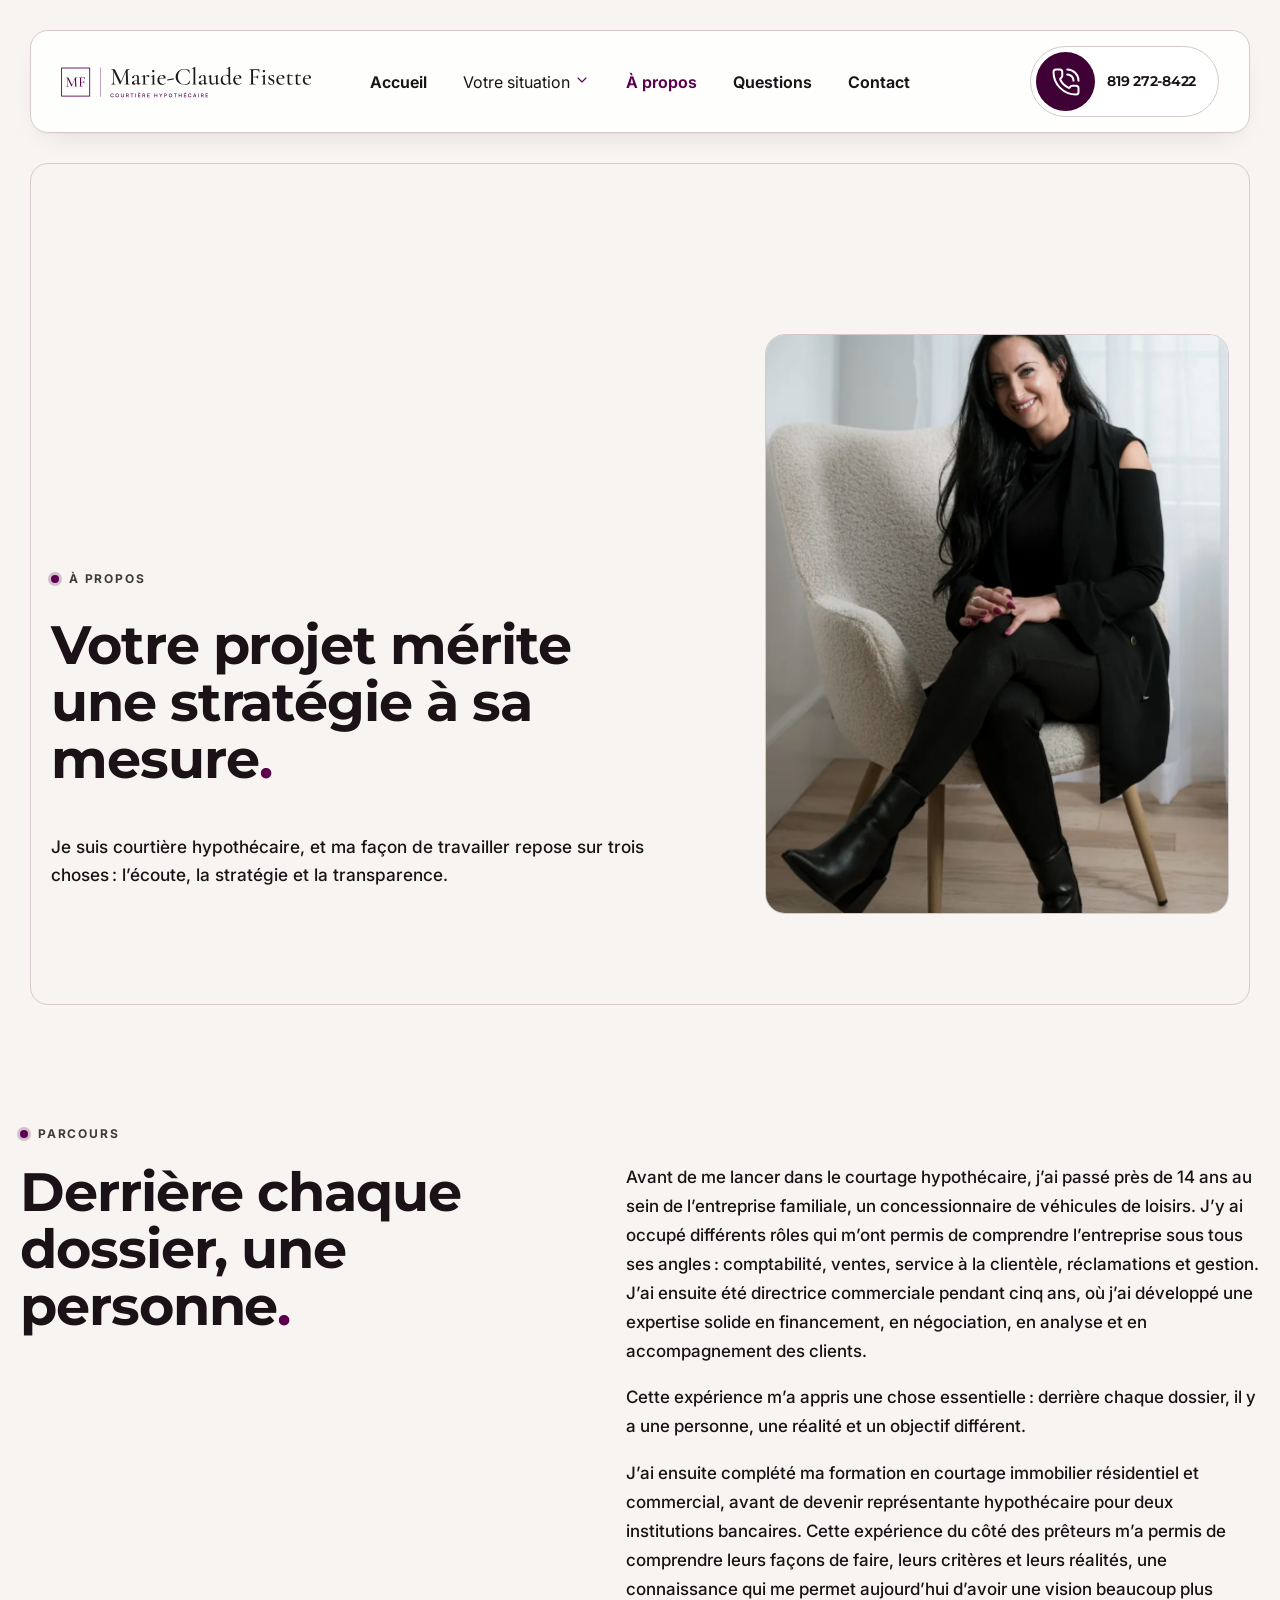
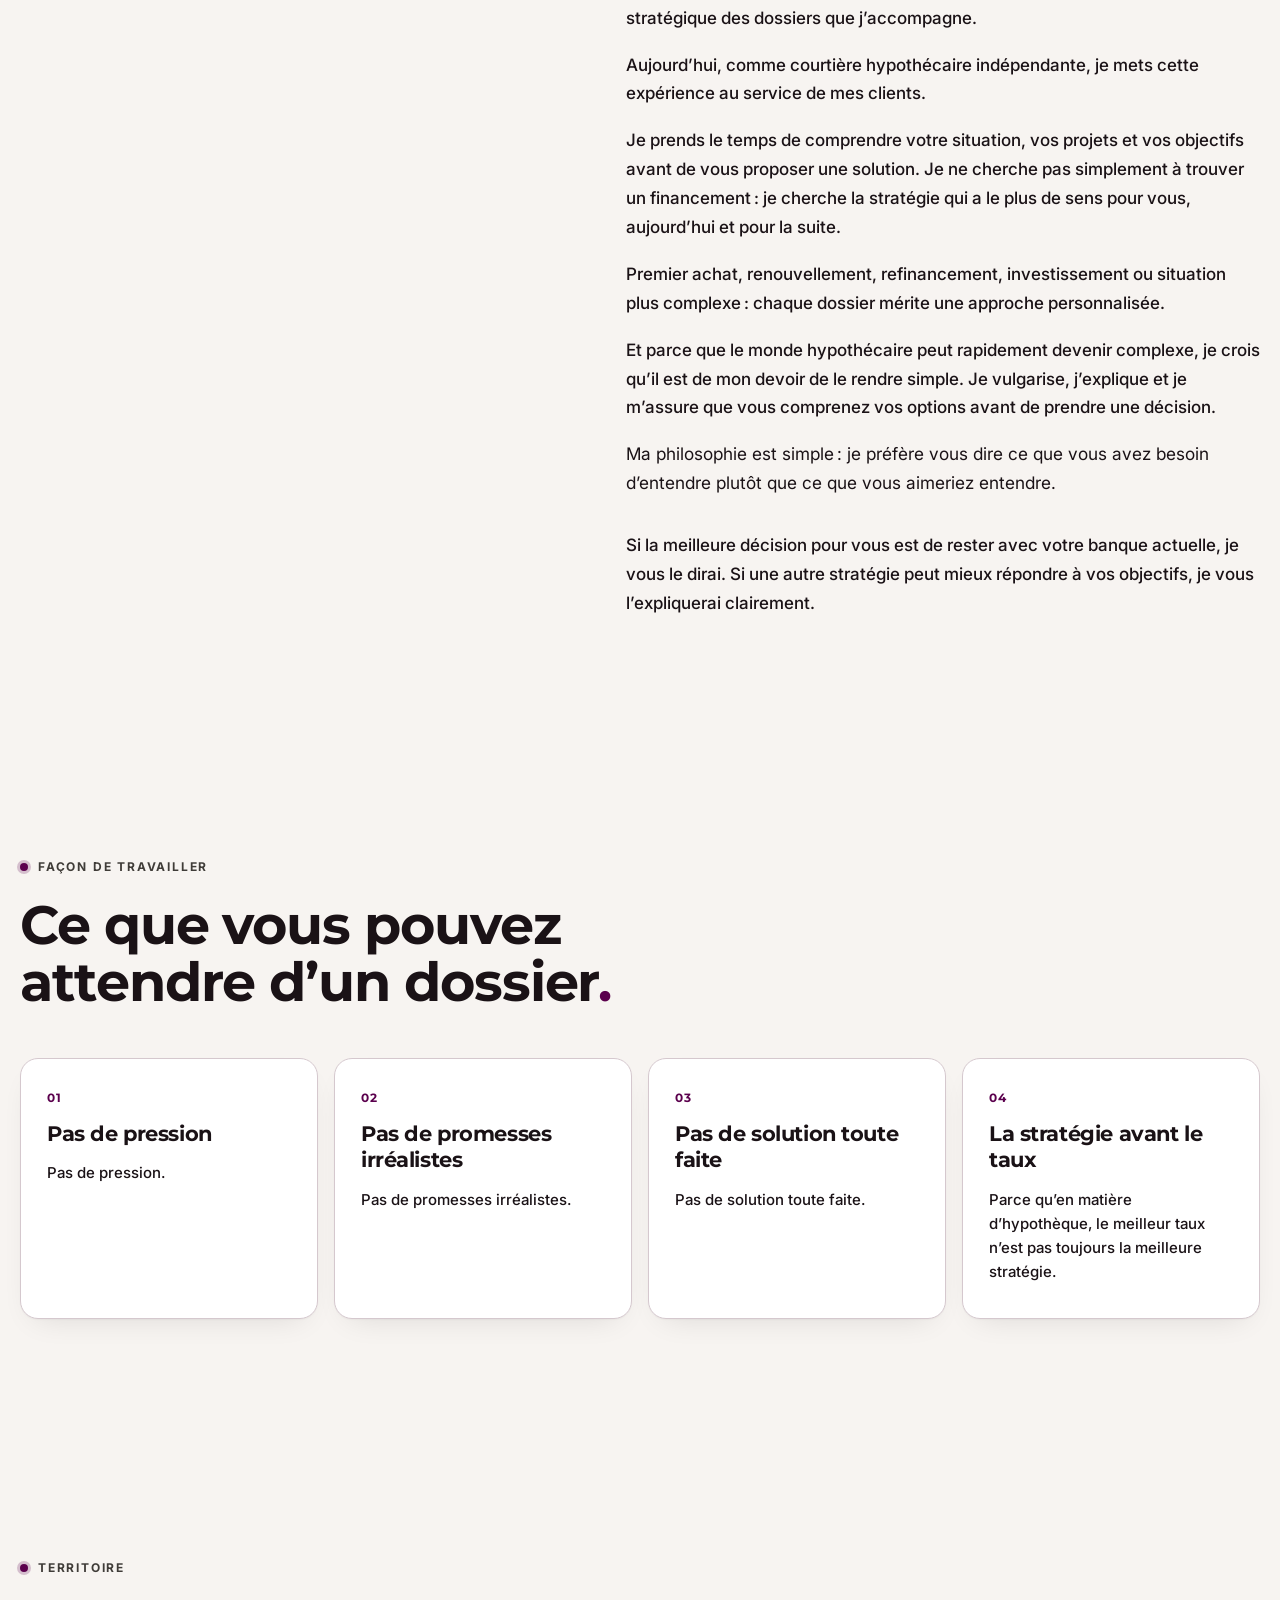
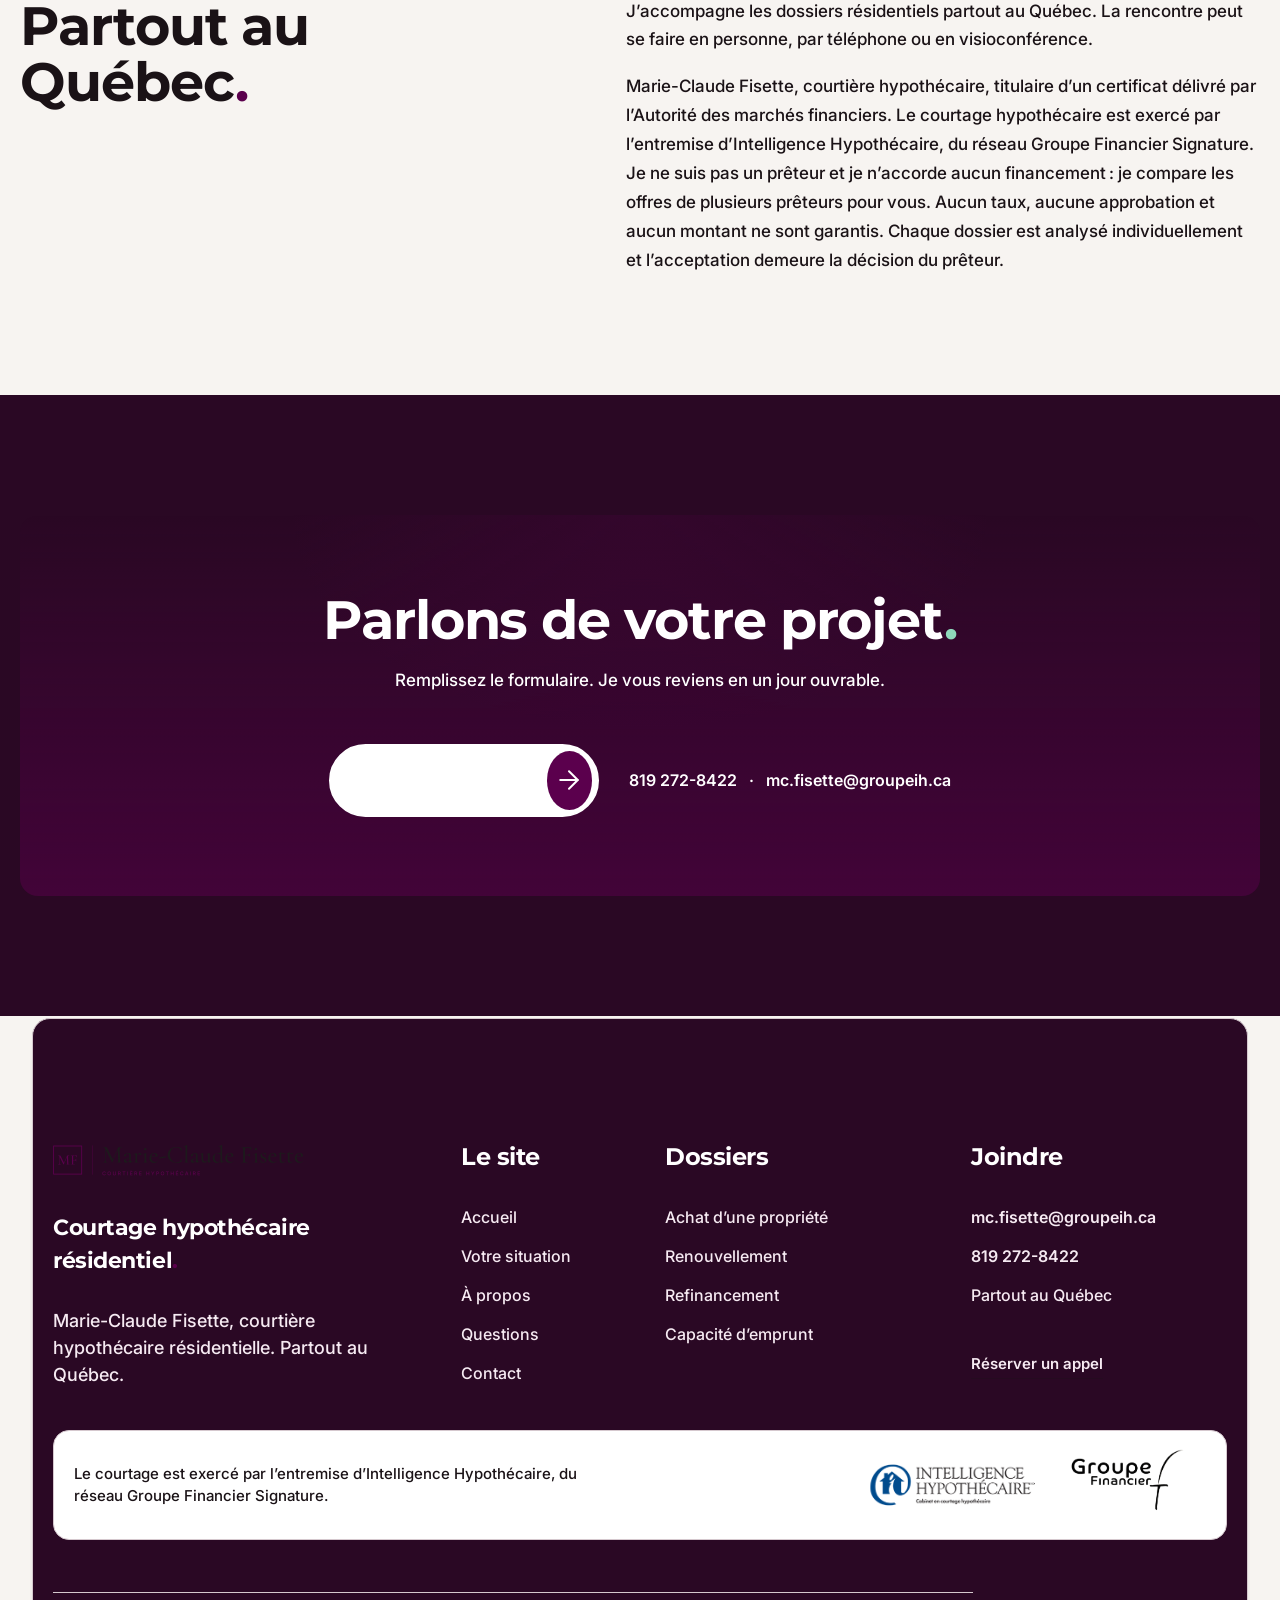
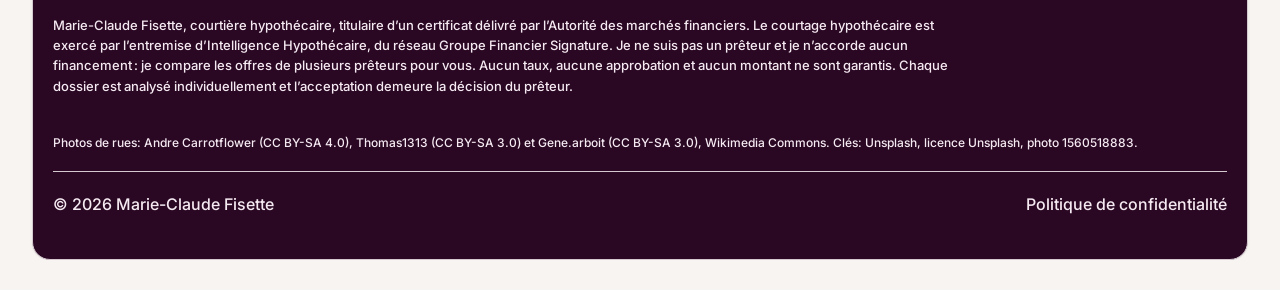
==== commit 0ca9aeef: "Photos nettes et contraste plus fort. Les portraits du 12 octobre sont en avant. Les rues de Montréa" ====
--- a/a-propos/index.html
+++ b/a-propos/index.html
@@ -14,11 +14,11 @@
   <meta property="og:title" content="À propos de Marie-Claude Fisette, courtière hypothécaire">
   <meta property="og:description" content="Parcours de Marie-Claude Fisette, courtière hypothécaire au Québec : écoute, stratégie et transparence pour les dossiers résidentiels.">
   <meta property="og:url" content="https://warden-ops.github.io/Marie-Claude-Fisette/a-propos/">
-  <meta property="og:image" content="https://warden-ops.github.io/Marie-Claude-Fisette/assets/img/mcf/mcf-0042-2-1400.jpg">
+  <meta property="og:image" content="https://warden-ops.github.io/Marie-Claude-Fisette/assets/img/mcf/mcf-close-1400.jpg">
   <meta name="twitter:card" content="summary_large_image">
   <meta name="twitter:title" content="À propos de Marie-Claude Fisette, courtière hypothécaire">
   <meta name="twitter:description" content="Parcours de Marie-Claude Fisette, courtière hypothécaire au Québec : écoute, stratégie et transparence pour les dossiers résidentiels.">
-  <meta name="twitter:image" content="https://warden-ops.github.io/Marie-Claude-Fisette/assets/img/mcf/mcf-0042-2-1400.jpg">
+  <meta name="twitter:image" content="https://warden-ops.github.io/Marie-Claude-Fisette/assets/img/mcf/mcf-close-1400.jpg">
   
   <meta name="theme-color" content="#FBF6F2">
   <link rel="icon" href="../assets/brand/favicon.svg" type="image/svg+xml">
@@ -68,7 +68,7 @@
 <p class="rm-lede" data-anim="fadeInUp">Je suis courtière hypothécaire, et ma façon de travailler repose sur trois choses : l’écoute, la stratégie et la transparence.</p>
 </div>
 <div class="rm-about-hero-media"><div class="rm-editorial" style="aspect-ratio:4 / 5">
-<picture><source type="image/webp" srcset="../assets/img/mcf/mcf-0018-2-800.webp 800w, ../assets/img/mcf/mcf-0018-2-1400.webp 1400w" sizes="(max-width: 991px) 92vw, 560px"><img src="../assets/img/mcf/mcf-0018-2-1400.jpg" srcset="../assets/img/mcf/mcf-0018-2-800.jpg 800w, ../assets/img/mcf/mcf-0018-2-1400.jpg 1400w" sizes="(max-width: 991px) 92vw, 560px" alt="Portrait de Marie-Claude Fisette" width="1400" height="2100" loading="eager" decoding="async" fetchpriority="high"></picture>
+<picture><source type="image/webp" srcset="../assets/img/mcf/mcf-chair-800.webp 800w, ../assets/img/mcf/mcf-chair-1400.webp 1400w" sizes="(max-width: 991px) 92vw, 560px"><img src="../assets/img/mcf/mcf-chair-1400.jpg" srcset="../assets/img/mcf/mcf-chair-800.jpg 800w, ../assets/img/mcf/mcf-chair-1400.jpg 1400w" sizes="(max-width: 991px) 92vw, 560px" alt="Portrait de Marie-Claude Fisette" width="1400" height="2100" loading="eager" decoding="async" fetchpriority="high"></picture>
 </div></div></div></div></div></div>
 <div class="section"><div class="hero-container"><div class="rm-split">
 <div class="rm-split-head" data-anim="fadeInUp"><div class="sub-heading"><i class="rm-ico rm-ico-dot" aria-hidden="true"></i><span>Parcours</span></div><h2 class="title-heading">Derrière chaque dossier, une personne<span class="rm-dot">.</span></h2></div>
@@ -84,7 +84,7 @@
 <div class="rm-split-head" data-anim="fadeInUp"><div class="sub-heading"><i class="rm-ico rm-ico-dot" aria-hidden="true"></i><span>Territoire</span></div><h2 class="title-heading">Partout au Québec<span class="rm-dot">.</span></h2></div>
 <div class="rm-split-body" data-anim="fadeInUp"><p>J’accompagne les dossiers résidentiels partout au Québec. La rencontre peut se faire en personne, par téléphone ou en visioconférence.</p>
 <p>Marie-Claude Fisette, courtière hypothécaire, titulaire d’un certificat délivré par l’Autorité des marchés financiers. Le courtage hypothécaire est exercé par l’entremise d’Intelligence Hypothécaire, du réseau Groupe Financier Signature. Je ne suis pas un prêteur et je n’accorde aucun financement : je compare les offres de plusieurs prêteurs pour vous. Aucun taux, aucune approbation et aucun montant ne sont garantis. Chaque dossier est analysé individuellement et l’acceptation demeure la décision du prêteur.</p></div></div></div></div>
-<div class="section"><div class="hero-container"><div class="newsletter-wrapper rm-cta keep-dark"><div class="newsletter-layout"><div class="spacer"></div>
+<div class="section mcf-deep"><div class="hero-container"><div class="newsletter-wrapper rm-cta keep-dark"><div class="newsletter-layout"><div class="spacer"></div>
 <div class="d-flex flex-column gspace-5 position-relative z-2 align-items-center">
 <div class="d-flex flex-column gspace-2" data-anim="fadeInLeft"><h2 class="title-heading">Parlons de votre projet<span class="rm-dot">.</span></h2><p>Remplissez le formulaire. Je vous reviens en un jour ouvrable.</p></div>
 <div class="d-flex flex-md-row flex-column align-items-center gspace-3" data-anim="fadeInUp">
@@ -112,7 +112,7 @@
 </ul><a class="rm-text-link" href="../contact/">Réserver un appel</a></div></div>
 </div>
 <div class="mcf-network mcf-network--footer"><p>Le courtage est exercé par l’entremise d’Intelligence Hypothécaire, du réseau Groupe Financier Signature.</p><div class="mcf-network-logos"><img src="../assets/brand/logo-intelligence-hypothecaire.png" alt="Intelligence Hypothécaire, cabinet en courtage hypothécaire" width="280" height="86"><img class="mcf-logo-gfs" src="../assets/brand/logo-groupe-financier-signature.png" alt="Groupe Financier Signature" width="220" height="116"></div></div><div class="mcf-legal"><p>Marie-Claude Fisette, courtière hypothécaire, titulaire d’un certificat délivré par l’Autorité des marchés financiers. Le courtage hypothécaire est exercé par l’entremise d’Intelligence Hypothécaire, du réseau Groupe Financier Signature. Je ne suis pas un prêteur et je n’accorde aucun financement : je compare les offres de plusieurs prêteurs pour vous. Aucun taux, aucune approbation et aucun montant ne sont garantis. Chaque dossier est analysé individuellement et l’acceptation demeure la décision du prêteur.</p></div>
-<div class="copyright-container"><span class="copyright">© 2026 Marie-Claude Fisette</span>
+<p class="mcf-credits">Photos de rues: Andre Carrotflower (CC BY-SA 4.0), Thomas1313 (CC BY-SA 3.0) et Gene.arboit (CC BY-SA 3.0), Wikimedia Commons. Clés: Unsplash, licence Unsplash, photo 1560518883.</p><div class="copyright-container"><span class="copyright">© 2026 Marie-Claude Fisette</span>
 <div class="d-flex flex-row gspace-2"><a class="legal-link" href="../politique-de-confidentialite/">Politique de confidentialité</a></div></div>
 <div class="footer-spacer"></div>
 </div></div></div></div></footer>
--- a/assets/mcf.css
+++ b/assets/mcf.css
@@ -4,13 +4,16 @@
 
 :root {
   --mcf-accent: #5B004D;
-  --mcf-accent-deep: #3F0035;
-  --mcf-accent-soft: #F6E4F1;
-  --mcf-ink: #3A2E34;
-  --mcf-muted: #6B5C64;
-  --mcf-paper: #FBF6F2;
+  --mcf-accent-deep: #2A0824;
+  --mcf-accent-soft: #F4E4EF;
+  --mcf-ink: #1A1216;
+  --mcf-muted: #3E3338;
+  --mcf-paper: #F7F4F1;
   --mcf-card: #FFFFFF;
-  --mcf-line: #EADFD8;
+  --mcf-line: #D5C8CE;
+  --mcf-deep: #2A0824;
+  --mcf-on-deep: #FFFFFF;
+  --mcf-on-deep-soft: #F6EAF2;
 }
 
 :root,
@@ -78,19 +81,44 @@
 }
 
 .rm-hero {
-  background-color: var(--mcf-paper);
-  background-image:
-    linear-gradient(90deg, var(--mcf-paper) 0%, var(--mcf-paper) 40%, rgba(251, 246, 242, .2) 58%, rgba(251, 246, 242, 0) 70%),
-    url("img/stock/maisons-montreal-1400.webp");
-  background-size: cover;
-  background-position: center right;
-  min-height: min(72vh, 720px);
-  padding: 56px 28px 48px;
+  display: grid;
+  grid-template-columns: minmax(0, 1.05fr) minmax(260px, .9fr);
+  align-items: stretch;
+  gap: 28px;
+  background: var(--mcf-paper);
+  background-image: none;
+  min-height: 0;
+  padding: 28px;
   border-color: var(--mcf-line);
 }
 
-.rm-hero picture,
+.mcf-hero-photo {
+  margin: 0;
+  order: 2;
+  border-radius: 18px;
+  overflow: hidden;
+  background: var(--mcf-line);
+}
+
+.mcf-hero-photo img {
+  display: block;
+  width: 100%;
+  height: 620px;
+  object-fit: cover;
+  object-position: center 18%;
+}
+
 .rm-hero-shade { display: none; }
+
+.rm-hero .hero-container {
+  position: relative;
+  z-index: 1;
+  width: auto;
+  max-width: none;
+  margin: 0;
+  display: flex;
+  align-items: center;
+}
 
 .rm-hero .hero-container {
   position: relative;
@@ -161,20 +189,34 @@
 .rm-lede { color: var(--mcf-muted); }
 
 .guide-banner {
-  background-image: linear-gradient(100deg, rgba(251, 246, 242, .94), rgba(246, 228, 241, .78)), url("img/stock/demenagement-1400.webp") !important;
+  background-image: url("img/stock/plateau-1400.webp") !important;
+  background-size: cover;
+  background-position: center;
   background-attachment: scroll;
-  padding: 72px 28px;
-  border-color: var(--mcf-line);
-}
-
-.guide-content,
+  padding: 36px;
+  border: 0;
+  min-height: 460px;
+  justify-content: center;
+}
+
+.guide-content {
+  background: var(--mcf-deep);
+  color: var(--mcf-on-deep);
+  max-width: 460px;
+  padding: 28px 28px 32px;
+  border-radius: 16px;
+}
+
 .guide-content h2,
 .guide-content p,
+.guide-content .sub-heading span,
 .section-guide.keep-dark,
 .section-guide.keep-dark p {
-  color: var(--mcf-ink);
-  -webkit-text-fill-color: var(--mcf-ink);
-}
+  color: var(--mcf-on-deep) !important;
+  -webkit-text-fill-color: var(--mcf-on-deep) !important;
+}
+
+.guide-content .rm-text-link { color: var(--mcf-on-deep-soft) !important; }
 
 .rm-cta.keep-dark .newsletter-layout {
   background: var(--mcf-accent-soft) !important;
@@ -191,8 +233,8 @@
 }
 
 .btn-accent {
-  background: var(--mcf-accent) !important;
-  border-color: var(--mcf-accent) !important;
+  background: var(--mcf-deep) !important;
+  border: 2px solid var(--mcf-deep) !important;
   box-shadow: none;
 }
 
@@ -226,9 +268,8 @@
   border-radius: 20px;
 }
 
-.rm-editorial:after {
-  background: linear-gradient(180deg, transparent 72%, rgba(58, 46, 52, .16));
-}
+.rm-editorial:after { display: none; }
+.rm-editorial { opacity: 1; clip-path: none; background: transparent; }
 
 .navbar .rm-logo,
 .logo-container-footer .rm-logo {
@@ -310,12 +351,9 @@
   .navbar { padding: 12px 14px; }
   .rm-nav-num { display: none; }
   .navbar .rm-logo { max-width: 42vw; height: 34px; }
-  .rm-hero {
-    background-image:
-      linear-gradient(180deg, rgba(251, 246, 242, .92), rgba(251, 246, 242, .84)),
-      url("img/stock/maisons-montreal-800.webp");
-    min-height: 0;
-  }
+  .rm-hero { grid-template-columns: 1fr; padding: 16px; }
+  .mcf-hero-photo { order: -1; }
+  .mcf-hero-photo img { height: 460px; }
 }
 
 @media (min-width: 1200px) {
@@ -496,3 +534,126 @@
   object-position: center 15%;
   border-radius: 20px;
 }
+
+p,
+.rm-lede,
+.bento-copy p,
+.rm-why-copy p,
+.card p,
+.accordion-body p,
+.footer-list a,
+.contact-list a {
+  color: var(--mcf-ink);
+}
+
+.nav-link,
+.dropdown-item,
+.rm-nav-num {
+  color: var(--mcf-ink) !important;
+  font-weight: 650;
+}
+
+.nav-link.active { color: var(--mcf-accent) !important; }
+
+.mcf-trust-list {
+  gap: 14px;
+}
+
+.mcf-trust-list li {
+  border: 1px solid var(--mcf-ink);
+  border-top: 4px solid var(--mcf-accent);
+  box-shadow: none;
+}
+
+.mcf-trust-list strong {
+  font-size: 18px;
+  color: var(--mcf-ink);
+}
+
+.mcf-deep,
+.rm-method,
+.section.mcf-deep {
+  background: var(--mcf-deep) !important;
+  color: var(--mcf-on-deep);
+}
+
+.mcf-deep h2,
+.mcf-deep h3,
+.mcf-deep p,
+.mcf-deep .title-heading,
+.mcf-deep .sub-heading span,
+.mcf-deep .rm-cta-contact a,
+.mcf-deep .rm-cta-contact span,
+.rm-method h2,
+.rm-method h3,
+.rm-method p,
+.rm-method .title-heading,
+.rm-method .sub-heading span {
+  color: var(--mcf-on-deep) !important;
+  -webkit-text-fill-color: var(--mcf-on-deep) !important;
+}
+
+.rm-method .rm-tl-line { background: rgba(255, 255, 255, .35); }
+.rm-method .rm-tl-dot { border-color: #fff; background: var(--mcf-deep); }
+.rm-method .rm-tl-num { color: var(--mcf-on-deep-soft); }
+
+.rm-cta.keep-dark .newsletter-layout,
+.mcf-deep .newsletter-layout {
+  background: transparent !important;
+  border: 0 !important;
+  box-shadow: none !important;
+}
+
+.section-footer .bg-footer {
+  background: var(--mcf-deep) !important;
+  background-image: none !important;
+  color: var(--mcf-on-deep);
+}
+
+.section-footer .bg-footer p,
+.section-footer .bg-footer a,
+.section-footer .bg-footer li,
+.section-footer .mcf-legal p,
+.section-footer .copyright {
+  color: var(--mcf-on-deep-soft);
+}
+
+.section-footer .bg-footer h2,
+.section-footer .rm-foot-tag {
+  color: var(--mcf-on-deep) !important;
+  -webkit-text-fill-color: var(--mcf-on-deep) !important;
+}
+
+.section-footer .mcf-network {
+  background: #fff;
+}
+
+.section-footer .mcf-network p { color: var(--mcf-ink); }
+
+.mcf-deep .btn-accent,
+.rm-method .btn-accent {
+  background: #fff !important;
+  border-color: #fff !important;
+}
+
+.mcf-deep .btn-accent .btn-title span,
+.rm-method .btn-accent .btn-title span {
+  color: var(--mcf-deep) !important;
+  -webkit-text-fill-color: var(--mcf-deep) !important;
+}
+
+.mcf-deep .btn-accent .icon-circle,
+.rm-method .btn-accent .icon-circle {
+  background: var(--mcf-accent) !important;
+  color: #fff !important;
+}
+
+.mcf-deep .btn-accent .icon-circle i,
+.rm-method .btn-accent .icon-circle i { color: #fff !important; }
+
+.mcf-credits {
+  margin: 8px 0 0;
+  font-size: 12px;
+  line-height: 1.45;
+}
+
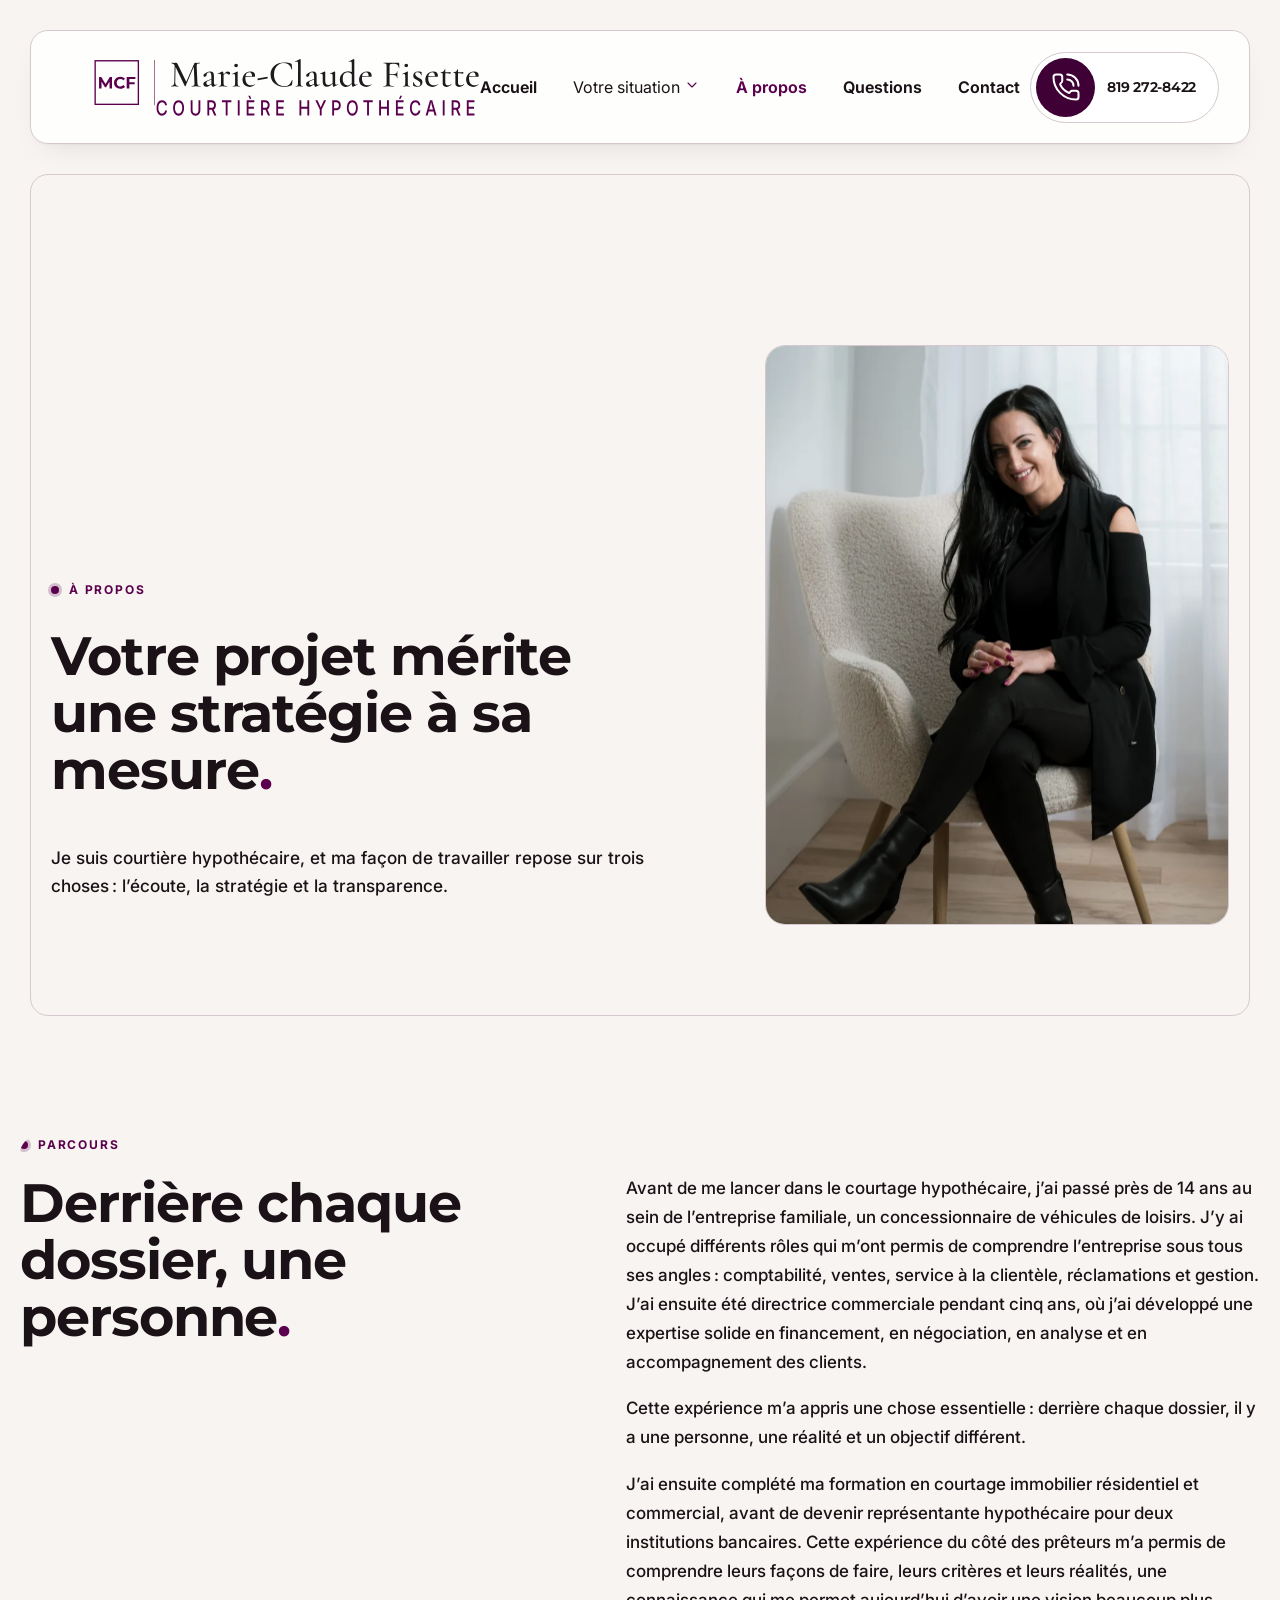
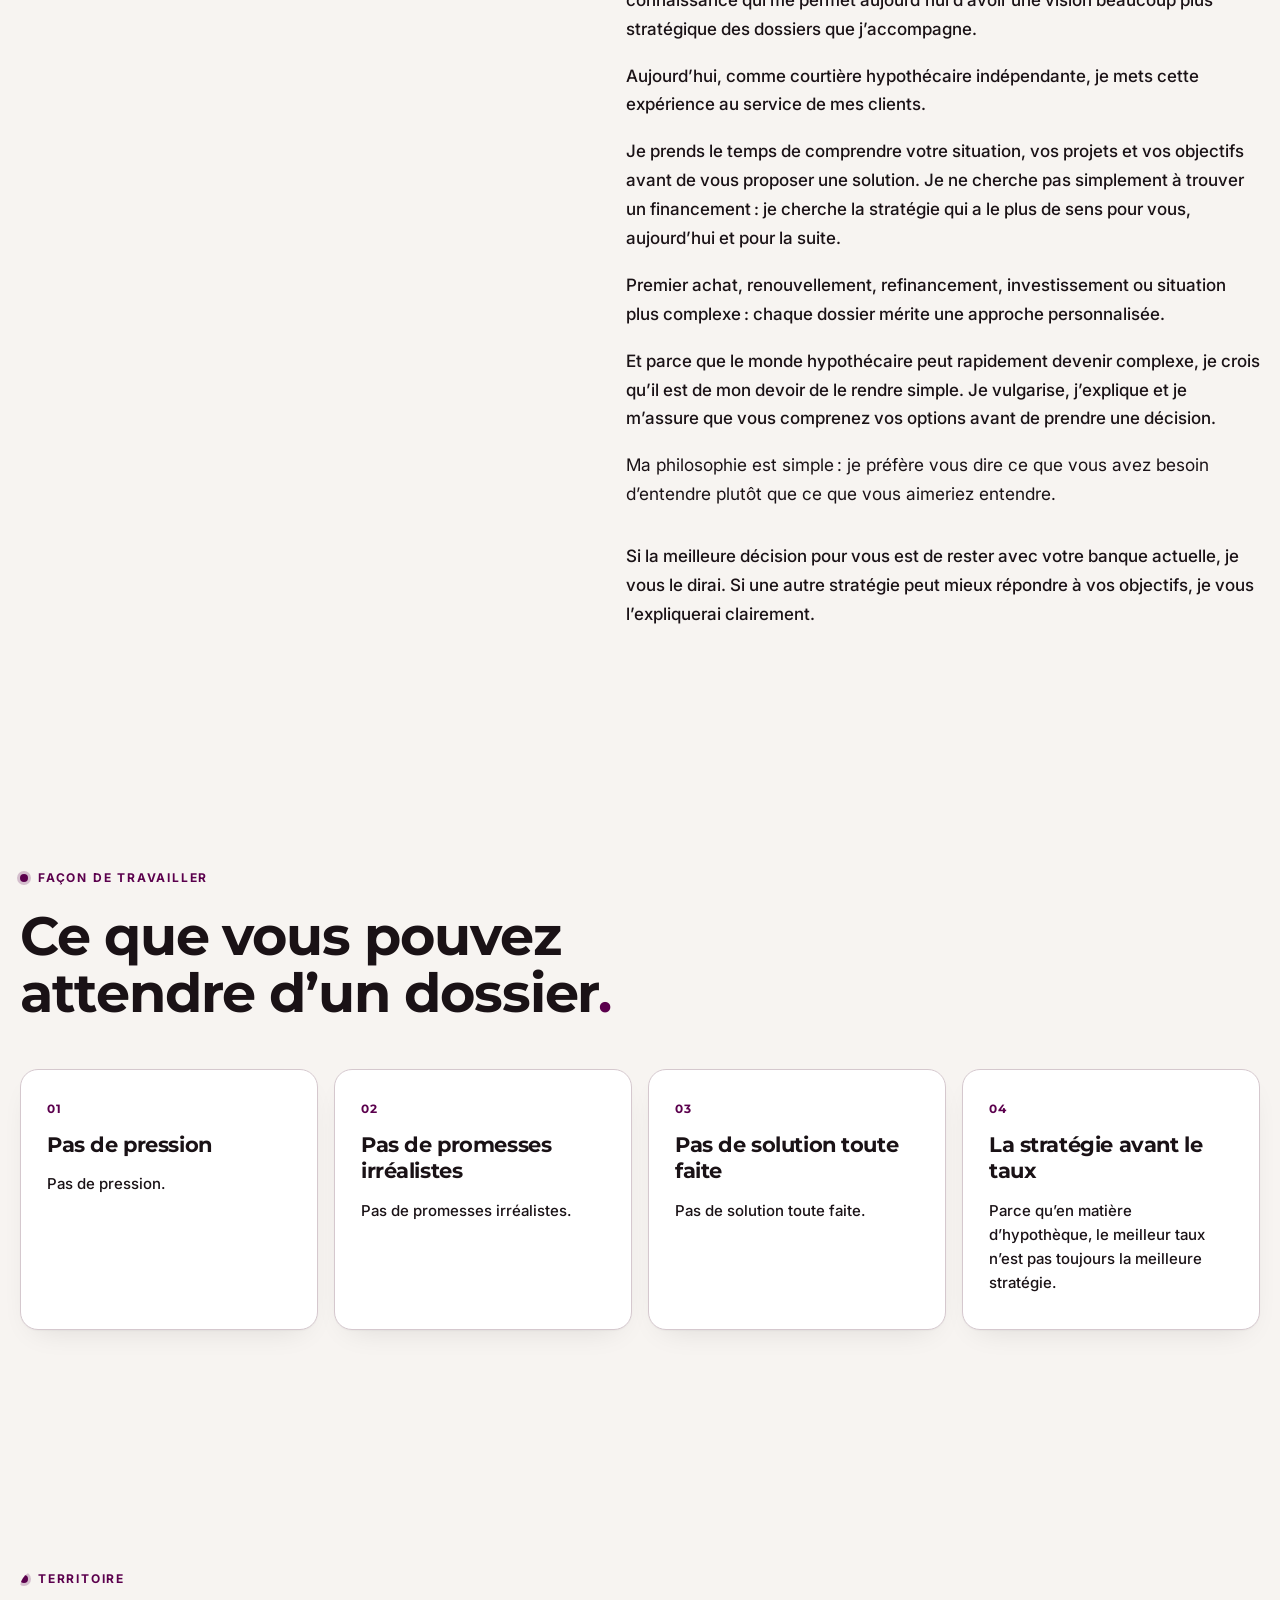
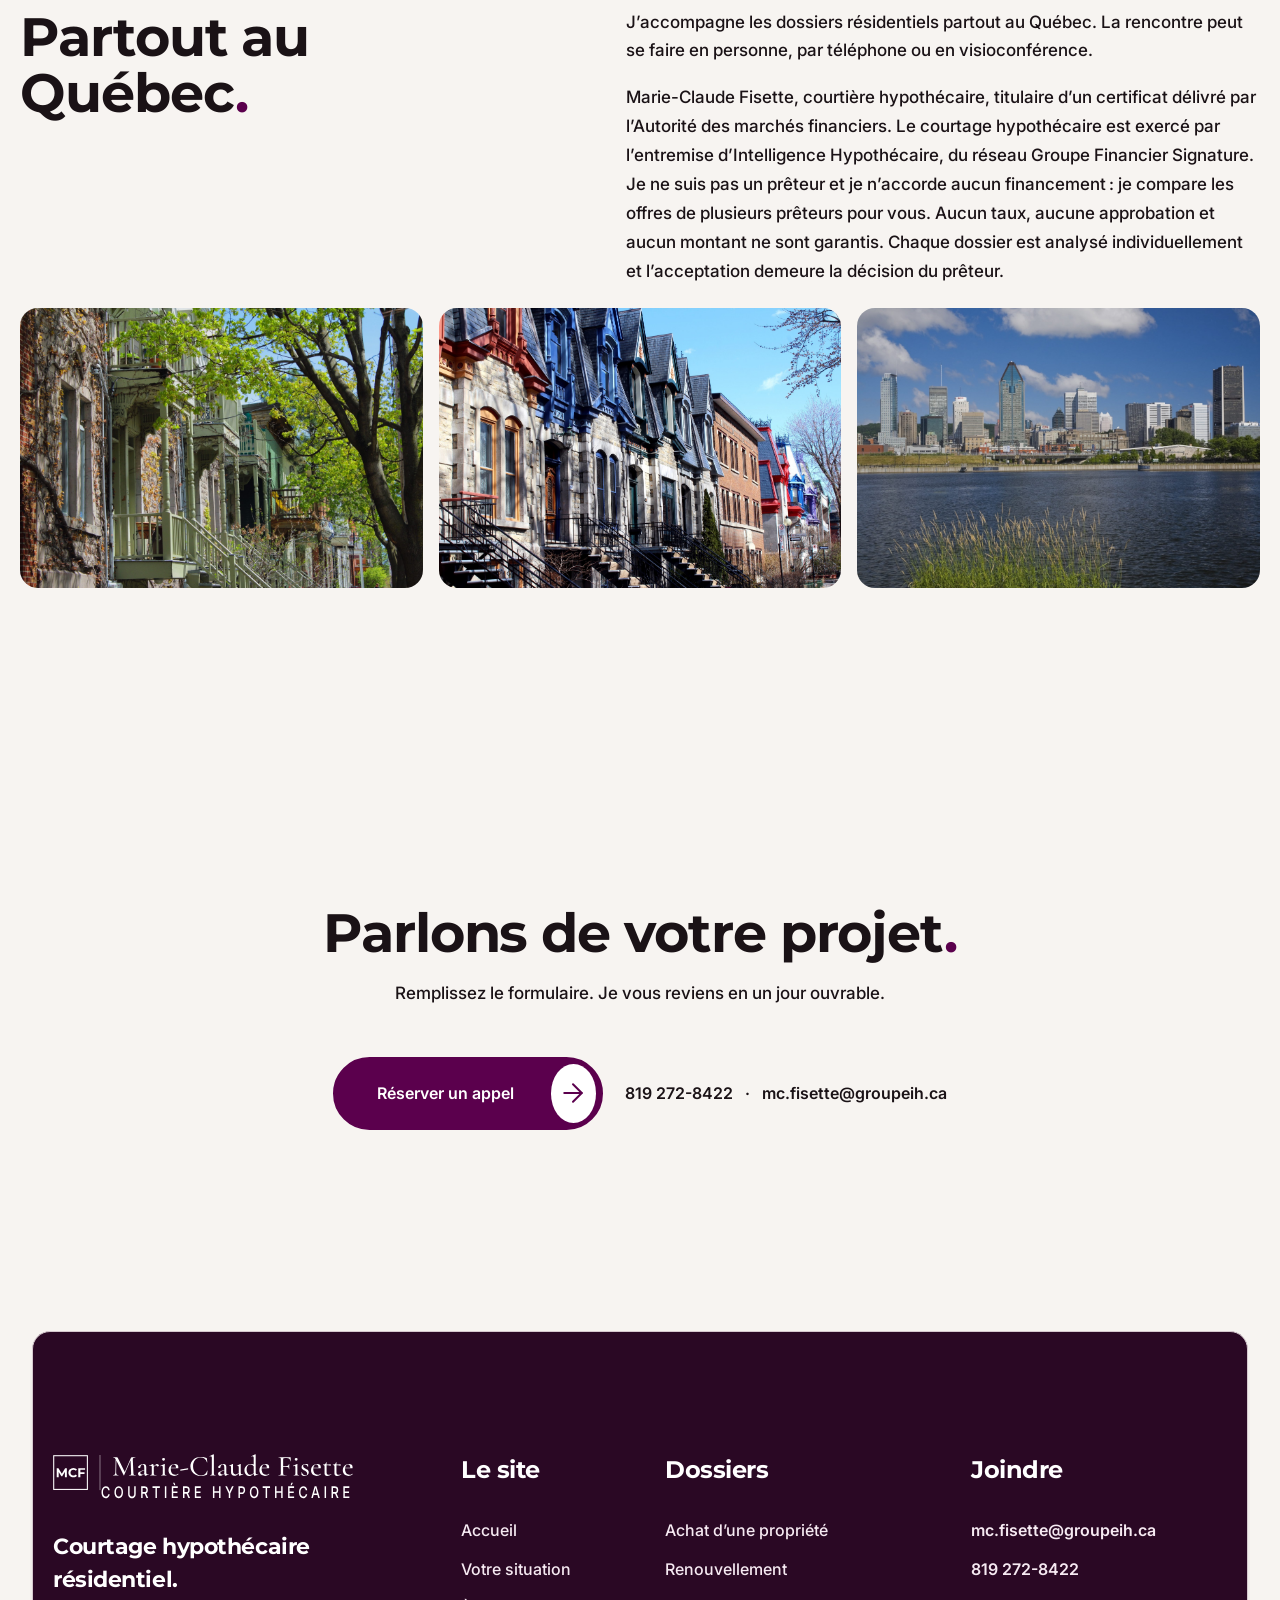
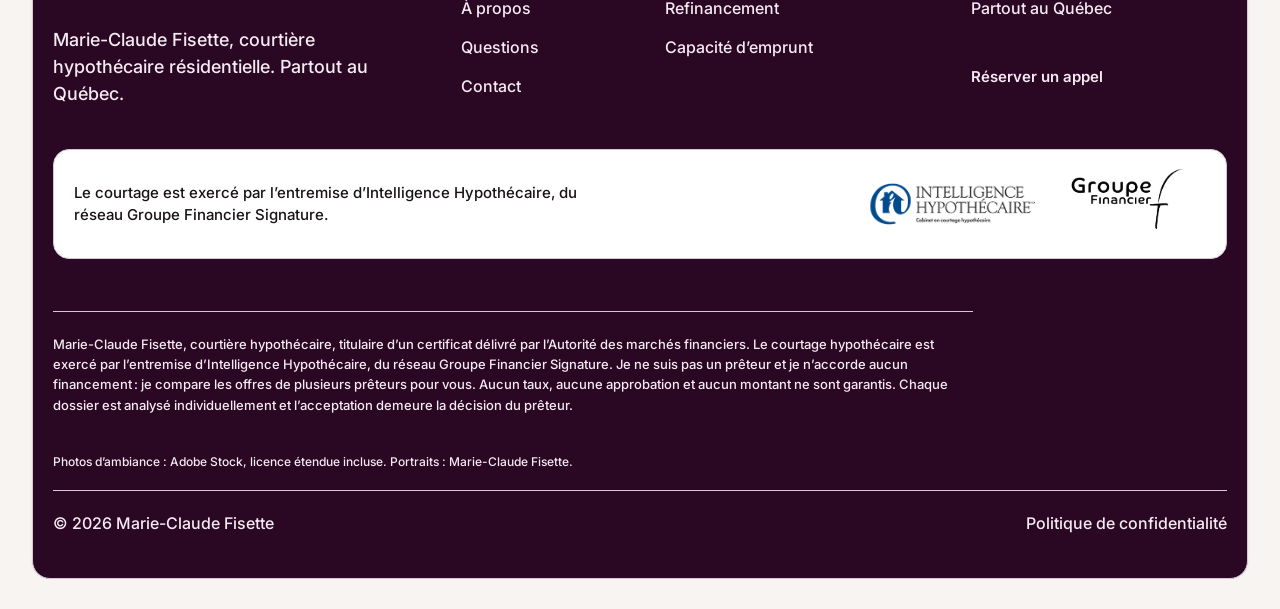
==== commit 86758684: "Add licensed stock photos and give each section its own image. Service heroes, related cards, the no" ====
--- a/a-propos/index.html
+++ b/a-propos/index.html
@@ -83,7 +83,7 @@
 <div class="section"><div class="hero-container"><div class="rm-split">
 <div class="rm-split-head" data-anim="fadeInUp"><div class="sub-heading"><i class="rm-ico rm-ico-dot" aria-hidden="true"></i><span>Territoire</span></div><h2 class="title-heading">Partout au Québec<span class="rm-dot">.</span></h2></div>
 <div class="rm-split-body" data-anim="fadeInUp"><p>J’accompagne les dossiers résidentiels partout au Québec. La rencontre peut se faire en personne, par téléphone ou en visioconférence.</p>
-<p>Marie-Claude Fisette, courtière hypothécaire, titulaire d’un certificat délivré par l’Autorité des marchés financiers. Le courtage hypothécaire est exercé par l’entremise d’Intelligence Hypothécaire, du réseau Groupe Financier Signature. Je ne suis pas un prêteur et je n’accorde aucun financement : je compare les offres de plusieurs prêteurs pour vous. Aucun taux, aucune approbation et aucun montant ne sont garantis. Chaque dossier est analysé individuellement et l’acceptation demeure la décision du prêteur.</p></div></div></div></div>
+<p>Marie-Claude Fisette, courtière hypothécaire, titulaire d’un certificat délivré par l’Autorité des marchés financiers. Le courtage hypothécaire est exercé par l’entremise d’Intelligence Hypothécaire, du réseau Groupe Financier Signature. Je ne suis pas un prêteur et je n’accorde aucun financement : je compare les offres de plusieurs prêteurs pour vous. Aucun taux, aucune approbation et aucun montant ne sont garantis. Chaque dossier est analysé individuellement et l’acceptation demeure la décision du prêteur.</p></div></div><div class="mcf-context-row"><img class="mcf-pos-plex" src="../assets/img/stock/montreal-plex-1.jpg" alt="Balcons et escaliers de plex à Montréal, au printemps" width="2400" height="1600" loading="lazy" decoding="async"><img class="mcf-pos-plex" src="../assets/img/stock/montreal-plex-2.jpg" alt="Rangée de maisons victoriennes colorées à Montréal" width="2400" height="1640" loading="lazy" decoding="async"><img class="mcf-pos-condo" src="../assets/img/stock/montreal-condo.jpg" alt="Centre-ville de Montréal vu du fleuve Saint-Laurent" width="2400" height="1600" loading="lazy" decoding="async"></div></div></div>
 <div class="section mcf-deep"><div class="hero-container"><div class="newsletter-wrapper rm-cta keep-dark"><div class="newsletter-layout"><div class="spacer"></div>
 <div class="d-flex flex-column gspace-5 position-relative z-2 align-items-center">
 <div class="d-flex flex-column gspace-2" data-anim="fadeInLeft"><h2 class="title-heading">Parlons de votre projet<span class="rm-dot">.</span></h2><p>Remplissez le formulaire. Je vous reviens en un jour ouvrable.</p></div>
@@ -112,7 +112,7 @@
 </ul><a class="rm-text-link" href="../contact/">Réserver un appel</a></div></div>
 </div>
 <div class="mcf-network mcf-network--footer"><p>Le courtage est exercé par l’entremise d’Intelligence Hypothécaire, du réseau Groupe Financier Signature.</p><div class="mcf-network-logos"><img src="../assets/brand/logo-intelligence-hypothecaire.png" alt="Intelligence Hypothécaire, cabinet en courtage hypothécaire" width="280" height="86"><img class="mcf-logo-gfs" src="../assets/brand/logo-groupe-financier-signature.png" alt="Groupe Financier Signature" width="220" height="116"></div></div><div class="mcf-legal"><p>Marie-Claude Fisette, courtière hypothécaire, titulaire d’un certificat délivré par l’Autorité des marchés financiers. Le courtage hypothécaire est exercé par l’entremise d’Intelligence Hypothécaire, du réseau Groupe Financier Signature. Je ne suis pas un prêteur et je n’accorde aucun financement : je compare les offres de plusieurs prêteurs pour vous. Aucun taux, aucune approbation et aucun montant ne sont garantis. Chaque dossier est analysé individuellement et l’acceptation demeure la décision du prêteur.</p></div>
-<p class="mcf-credits">Photos de rues: Andre Carrotflower (CC BY-SA 4.0), Thomas1313 (CC BY-SA 3.0) et Gene.arboit (CC BY-SA 3.0), Wikimedia Commons. Clés: Unsplash, licence Unsplash, photo 1560518883.</p><div class="copyright-container"><span class="copyright">© 2026 Marie-Claude Fisette</span>
+<p class="mcf-credits">Photos d’ambiance : Adobe Stock, licence étendue incluse. Portraits : Marie-Claude Fisette.</p><div class="copyright-container"><span class="copyright">© 2026 Marie-Claude Fisette</span>
 <div class="d-flex flex-row gspace-2"><a class="legal-link" href="../politique-de-confidentialite/">Politique de confidentialité</a></div></div>
 <div class="footer-spacer"></div>
 </div></div></div></div></footer>
--- a/assets/mcf.css
+++ b/assets/mcf.css
@@ -95,17 +95,22 @@
 .mcf-hero-photo {
   margin: 0;
   order: 2;
+  position: relative;
+  min-height: 680px;
+  height: 100%;
   border-radius: 18px;
   overflow: hidden;
-  background: var(--mcf-line);
+  background: transparent;
 }
 
 .mcf-hero-photo img {
+  position: absolute;
+  inset: 0;
   display: block;
   width: 100%;
-  height: 620px;
+  height: 100%;
   object-fit: cover;
-  object-position: center 18%;
+  object-position: center 16%;
 }
 
 .rm-hero-shade { display: none; }
@@ -210,8 +215,7 @@
 .guide-content h2,
 .guide-content p,
 .guide-content .sub-heading span,
-.section-guide.keep-dark,
-.section-guide.keep-dark p {
+.guide-content a {
   color: var(--mcf-on-deep) !important;
   -webkit-text-fill-color: var(--mcf-on-deep) !important;
 }
@@ -271,16 +275,37 @@
 .rm-editorial:after { display: none; }
 .rm-editorial { opacity: 1; clip-path: none; background: transparent; }
 
-.navbar .rm-logo,
+.rm-logo { aspect-ratio: 1033 / 164; }
+
+.navbar .logo-container {
+  flex: 0 0 auto !important;
+  min-width: max-content;
+  margin-right: 8px !important;
+}
+
+.navbar .navbar-collapse {
+  flex: 1 1 auto;
+  min-width: 0;
+  justify-content: center;
+}
+
+.navbar .rm-logo {
+  height: 72px;
+  width: auto !important;
+  max-width: none !important;
+  object-fit: contain;
+}
+
 .logo-container-footer .rm-logo {
-  height: 42px;
+  height: 48px;
   width: auto;
-  max-width: min(58vw, 280px);
+  max-width: 340px;
 }
 
 .sidebar-header .logo .rm-logo {
-  height: 36px;
-  max-width: 180px;
+  height: 58px;
+  width: auto;
+  max-width: none;
 }
 
 [data-anim] { opacity: 0; }
@@ -322,8 +347,9 @@
   object-fit: cover;
   display: block;
 }
-.rm-why-visual .mcf-fill { object-position: center 18%; }
-.bento-visual .mcf-fill { object-position: center 30%; }
+.rm-why-visual { height: 340px; }
+.rm-why-visual .mcf-fill { object-position: center 8%; }
+.bento-visual .mcf-fill { object-position: center 50%; }
 
 .mcf-bento .bento-copy h3 { color: var(--mcf-ink); }
 .mcf-bento .bento-copy p { color: var(--mcf-muted); }
@@ -347,13 +373,28 @@
   .mcf-bento { grid-template-columns: 1fr; grid-auto-rows: auto; }
   .mcf-bento .bento-tile { grid-column: auto !important; grid-row: auto !important; }
   .mcf-bento .bento-visual { height: 210px; flex: none; }
-  .navbar-wrapper { padding: 16px; }
-  .navbar { padding: 12px 14px; }
+  .navbar-wrapper { padding: 8px 6px; }
+  .navbar { padding: 6px 8px; }
+  .navbar .navbar-container { gap: 8px !important; }
+  .navbar .logo-container {
+    flex: 1 1 auto !important;
+    min-width: 0;
+    margin-right: 0 !important;
+  }
   .rm-nav-num { display: none; }
-  .navbar .rm-logo { max-width: 42vw; height: 34px; }
+  .navbar .nav-btn.rm-menu--b { padding: 0 10px; }
+  .navbar .rm-logo {
+    height: auto !important;
+    width: calc(100vw - 118px) !important;
+    max-width: calc(100vw - 118px) !important;
+    max-height: none;
+  }
   .rm-hero { grid-template-columns: 1fr; padding: 16px; }
-  .mcf-hero-photo { order: -1; }
-  .mcf-hero-photo img { height: 460px; }
+  .mcf-hero-photo { order: -1; min-height: 560px; height: 560px; }
+  .mcf-hero-photo img { object-position: center top; }
+  .expertise-img,
+  .expertise-img img { height: 580px; }
+  .rm-why-visual { height: 280px; }
 }
 
 @media (min-width: 1200px) {
@@ -527,13 +568,52 @@
   .mcf-network-logos img.mcf-logo-gfs { height: 58px; }
 }
 
+.expertise-img {
+  height: 740px;
+  overflow: hidden;
+  border-radius: 20px;
+}
+
 .expertise-img img {
   width: 100%;
   height: 100%;
   object-fit: cover;
-  object-position: center 15%;
+  object-position: center 12%;
   border-radius: 20px;
 }
+
+/* The callout used to sit on the top of the portrait and cover her face. */
+.expertise-layout {
+  top: auto;
+  bottom: 0;
+  align-items: flex-end;
+  z-index: 2;
+}
+
+.expertise-img .expertise-spacer { display: none; }
+
+.expertise-img .card-expertise-wrapper {
+  padding: 0 16px 16px 0;
+  background: transparent;
+}
+
+#a-propos .card.card-expertise {
+  width: min(300px, 88%);
+  background: var(--mcf-card) !important;
+  background-image: none !important;
+  color: var(--mcf-ink);
+  border: 1px solid var(--mcf-line);
+  border-radius: 16px;
+  box-shadow: 0 18px 40px -28px rgba(26, 18, 22, .55);
+}
+
+#a-propos .card.card-expertise p,
+#a-propos .card.card-expertise a {
+  color: var(--mcf-ink);
+  -webkit-text-fill-color: currentColor;
+}
+
+#a-propos .expertise-link a { color: var(--mcf-accent); }
 
 p,
 .rm-lede,
@@ -637,9 +717,16 @@
 }
 
 .mcf-deep .btn-accent .btn-title span,
-.rm-method .btn-accent .btn-title span {
+.rm-method .btn-accent .btn-title span,
+.section.mcf-deep .rm-cta.keep-dark .btn-accent .btn-title span {
   color: var(--mcf-deep) !important;
   -webkit-text-fill-color: var(--mcf-deep) !important;
+}
+
+.rm-method .rm-tl-step,
+.mcf-deep .rm-tl-step {
+  color: var(--mcf-on-deep);
+  -webkit-text-fill-color: currentColor;
 }
 
 .mcf-deep .btn-accent .icon-circle,
@@ -657,3 +744,397 @@
   line-height: 1.45;
 }
 
+/* -webkit-text-fill-color inherits as a used color. Text that only
+   resets `color` stayed white when a parent had been painted for a
+   dark field. Tie the fill to each element's own color. :where()
+   has no specificity, so buttons, dots and deep sections keep theirs. */
+body.lightmode :where(
+  h1, h2, h3, h4, h5, h6,
+  p, a, span, li, button, label, strong, em, blockquote, figcaption, summary
+) {
+  -webkit-text-fill-color: currentColor;
+}
+
+.rm-why,
+.rm-light,
+.rm-faq-light,
+.rm-bento-section,
+.section-partner,
+.mcf-trust,
+.rm-page-hero,
+.rm-about-hero,
+.rm-inner-hero,
+.rm-svc-hero {
+  color: var(--mcf-ink);
+  -webkit-text-fill-color: currentColor;
+}
+
+.sub-heading span {
+  color: var(--mcf-accent);
+  -webkit-text-fill-color: currentColor;
+}
+
+.mcf-deep .sub-heading span,
+.rm-method .sub-heading span,
+.guide-content .sub-heading span {
+  color: var(--mcf-on-deep-soft);
+}
+
+.rm-hero .sub-heading {
+  background: transparent;
+  border: 0;
+  padding: 0;
+}
+
+.rm-hero .sub-heading span {
+  color: var(--mcf-accent) !important;
+  -webkit-text-fill-color: var(--mcf-accent) !important;
+}
+
+a.btn-accent,
+button.btn-accent {
+  color: #fff !important;
+  -webkit-text-fill-color: #fff !important;
+}
+
+.rm-editorial img,
+.rm-about-hero-media img {
+  object-fit: cover;
+  object-position: center 14%;
+}
+
+.rm-editorial img {
+  inset: 0;
+  width: 100%;
+  height: 100%;
+  transform: none;
+}
+
+/* Disclaimer copy sits in its own card. It never rests on the photograph. */
+.rm-split {
+  align-items: stretch;
+}
+
+.rm-split-head {
+  position: relative;
+  overflow: hidden;
+  border-radius: 18px;
+  background: transparent;
+  z-index: 0;
+}
+
+.rm-split-head:not(:has(h2)):has(img) {
+  position: relative;
+  min-height: 460px;
+  height: 100%;
+  overflow: hidden;
+}
+
+.rm-split-head picture,
+.rm-split-head img {
+  display: block;
+  width: 100%;
+  object-fit: cover;
+  border-radius: 18px;
+}
+
+.rm-split-head:not(:has(h2)) picture,
+.rm-split-head:not(:has(h2)) img {
+  position: absolute !important;
+  inset: 0 !important;
+  height: 100% !important;
+  max-height: none;
+  border-radius: 18px;
+}
+
+.rm-split:has(.rm-split-head img) .rm-split-body {
+  position: relative;
+  z-index: 1;
+  align-self: center;
+  background: var(--mcf-card);
+  color: var(--mcf-ink);
+  border: 1px solid var(--mcf-line);
+  border-radius: 18px;
+  padding: 28px 28px 32px;
+}
+
+.rm-split:has(.rm-split-head img) .rm-split-body p,
+.rm-split:has(.rm-split-head img) .rm-split-body li,
+.rm-split:has(.rm-split-head img) .rm-split-body a {
+  color: var(--mcf-ink) !important;
+  -webkit-text-fill-color: currentColor !important;
+  background: transparent;
+}
+
+.rm-related-cards {
+  list-style: none;
+  margin: 28px 0 0;
+  padding: 0;
+  display: grid;
+  grid-template-columns: repeat(3, minmax(0, 1fr));
+  gap: 16px;
+}
+
+.rm-related-cards a {
+  display: flex;
+  flex-direction: column;
+  height: 100%;
+  background: var(--mcf-card);
+  border: 1px solid var(--mcf-line);
+  border-radius: 18px;
+  overflow: hidden;
+  text-decoration: none;
+  color: var(--mcf-ink);
+}
+
+.rm-related-visual {
+  display: block;
+  height: 240px;
+  overflow: hidden;
+  background: var(--mcf-paper);
+}
+
+.rm-related-visual img {
+  display: block;
+  width: 100%;
+  height: 100%;
+  object-fit: cover;
+  object-position: center 30%;
+}
+
+.mcf-stock-pair,
+.mcf-context-row {
+  display: grid;
+  gap: 16px;
+  margin-top: 22px;
+}
+
+.mcf-stock-pair { grid-template-columns: 1fr 1fr; }
+.mcf-context-row { grid-template-columns: repeat(3, minmax(0, 1fr)); }
+
+.mcf-stock-pair img,
+.mcf-context-row img,
+.mcf-notary img {
+  display: block;
+  width: 100%;
+  object-fit: cover;
+  border-radius: 18px;
+}
+
+.mcf-stock-pair img { height: 320px; }
+.mcf-context-row img { height: 280px; }
+
+.mcf-notary {
+  margin: 36px 0 0;
+  width: 100%;
+}
+
+.mcf-notary img {
+  height: 380px;
+  border-radius: 18px;
+}
+
+.bento-visual img.mcf-pos-cles,
+.rm-related-visual img.mcf-pos-cles,
+.rm-split-head img.mcf-pos-cles { object-position: 46% 30%; }
+
+.bento-visual img.mcf-pos-famille,
+.mcf-stock-pair img.mcf-pos-famille { object-position: center 40%; }
+
+.rm-why-visual img.mcf-pos-maison,
+.mcf-stock-pair img.mcf-pos-maison { object-position: center 46%; }
+
+.bento-visual img.mcf-pos-renouv,
+.rm-related-visual img.mcf-pos-renouv,
+.rm-split-head img.mcf-pos-renouv { object-position: center 24%; }
+
+.bento-visual img.mcf-pos-cuisine,
+.rm-related-visual img.mcf-pos-cuisine,
+.rm-split-head img.mcf-pos-cuisine { object-position: center 55%; }
+
+.bento-visual img.mcf-pos-budget,
+.rm-related-visual img.mcf-pos-budget,
+.rm-split-head img.mcf-pos-budget { object-position: center 22%; }
+
+.mcf-notary img.mcf-pos-signature { object-position: 40% 16%; }
+
+.rm-why-visual img.mcf-pos-plex,
+.mcf-context-row img.mcf-pos-plex { object-position: center 42%; }
+
+.mcf-context-row img.mcf-pos-condo { object-position: center 34%; }
+
+.rm-related-label {
+  display: flex;
+  align-items: center;
+  justify-content: space-between;
+  gap: 12px;
+  padding: 16px 18px 18px;
+  font-weight: 700;
+  color: var(--mcf-ink);
+  -webkit-text-fill-color: currentColor;
+}
+
+.rm-related-cards a:hover .rm-related-label { color: var(--mcf-accent); }
+
+@media (max-width: 767px) {
+  .rm-related-cards { grid-template-columns: 1fr; }
+  .rm-related-visual { height: 230px; }
+  .rm-split:has(.rm-split-head img) .rm-split-body { padding: 22px 18px 24px; }
+  .rm-split-head:not(:has(h2)):has(img) { min-height: 320px; }
+  .mcf-stock-pair,
+  .mcf-context-row { grid-template-columns: 1fr; }
+  .mcf-stock-pair img,
+  .mcf-context-row img { height: 220px; }
+  .mcf-notary img { height: 280px; }
+}
+
+/* The call-to-action is a cream field. A purple panel is not placed on the purple section. */
+.section.mcf-deep:has(.rm-cta) {
+  background: var(--mcf-paper) !important;
+  color: var(--mcf-ink) !important;
+}
+
+.section.mcf-deep:has(.rm-cta) .newsletter-wrapper::before,
+.section.mcf-deep:has(.rm-cta) .newsletter-layout::before,
+.section.mcf-deep:has(.rm-cta) .newsletter-layout::after {
+  content: none !important;
+  display: none !important;
+  background: none !important;
+}
+
+.section.mcf-deep:has(.rm-cta) .spacer {
+  display: none !important;
+  background: none !important;
+}
+
+.section.mcf-deep:has(.rm-cta) .title-heading,
+.section.mcf-deep:has(.rm-cta) .rm-dot,
+.section.mcf-deep:has(.rm-cta) p,
+.section.mcf-deep:has(.rm-cta) .rm-cta-contact a,
+.section.mcf-deep:has(.rm-cta) .rm-cta-contact span {
+  color: var(--mcf-ink) !important;
+  -webkit-text-fill-color: currentColor !important;
+}
+
+.section.mcf-deep:has(.rm-cta) .btn-accent {
+  background: #5B004D !important;
+  background-image: none !important;
+  border-color: #5B004D !important;
+  opacity: 1 !important;
+}
+
+.section.mcf-deep:has(.rm-cta) .rm-cta.keep-dark .btn-accent .btn-title,
+.section.mcf-deep:has(.rm-cta) .rm-cta.keep-dark .btn-accent .btn-title span {
+  color: #fff !important;
+  -webkit-text-fill-color: #fff !important;
+}
+
+.section.mcf-deep:has(.rm-cta) .btn-accent .icon-circle {
+  background: #fff !important;
+  color: #5B004D !important;
+  opacity: 1 !important;
+}
+
+.section.mcf-deep:has(.rm-cta) .btn-accent .icon-circle i,
+.section.mcf-deep:has(.rm-cta) .btn-accent .icon-circle svg {
+  color: #5B004D !important;
+  stroke: #5B004D !important;
+}
+
+.mcf-deep .rm-dot,
+.rm-method .rm-dot,
+.section-footer .rm-dot {
+  color: #fff !important;
+  -webkit-text-fill-color: #fff !important;
+}
+
+.section.mcf-deep:has(.rm-cta) .rm-dot {
+  color: var(--mcf-accent) !important;
+  -webkit-text-fill-color: var(--mcf-accent) !important;
+}
+
+.section-footer .site-logo {
+  filter: brightness(0) invert(1);
+}
+
+/* The booking block is always fully drawn. A fade must not leave it grey. */
+.rm-cta,
+.rm-cta [data-anim],
+.rm-cta [data-anim].animate__animated {
+  opacity: 1 !important;
+  animation: none !important;
+  transform: none !important;
+}
+
+.rm-cta .newsletter-layout,
+.rm-cta .gspace-5,
+.rm-cta .gspace-5 > [data-anim] {
+  display: flex;
+  flex-direction: column;
+  align-items: center;
+  justify-content: center;
+  text-align: center;
+  width: 100%;
+}
+
+.rm-cta .gspace-5 > [data-anim]:last-child {
+  flex-direction: row;
+  flex-wrap: wrap;
+  gap: 16px 22px;
+}
+
+.rm-cta .title-heading,
+.rm-cta .title-heading .rm-dot {
+  color: #1A1015 !important;
+  -webkit-text-fill-color: #1A1015 !important;
+  background: none !important;
+  -webkit-background-clip: border-box !important;
+  opacity: 1 !important;
+  text-align: center;
+}
+
+.rm-cta p,
+.rm-cta .rm-cta-contact,
+.rm-cta .rm-cta-contact a,
+.rm-cta .rm-cta-contact span {
+  color: #1A1216 !important;
+  -webkit-text-fill-color: #1A1216 !important;
+  opacity: 1 !important;
+  text-align: center;
+}
+
+.rm-cta .btn-accent {
+  background: #5B004D !important;
+  background-image: none !important;
+  border: 2px solid #5B004D !important;
+  opacity: 1 !important;
+}
+
+.rm-cta .btn-accent .btn-title,
+.rm-cta .btn-accent .btn-title span,
+.rm-cta .btn-accent {
+  color: #fff !important;
+  -webkit-text-fill-color: #fff !important;
+}
+
+.rm-cta .btn-accent .icon-circle {
+  background: #fff !important;
+  color: #5B004D !important;
+  opacity: 1 !important;
+}
+
+.rm-cta .btn-accent .icon-circle i,
+.rm-cta .btn-accent .icon-circle svg {
+  color: #5B004D !important;
+  stroke: #5B004D !important;
+}
+
+.bento-grid.is-in .bento-tile,
+.rm-why-grid.is-in .rm-why-card,
+.rm-timeline.is-in .rm-tl-step,
+[data-anim].is-shown {
+  opacity: 1 !important;
+  transform: none !important;
+  transition-delay: 0s !important;
+}
+
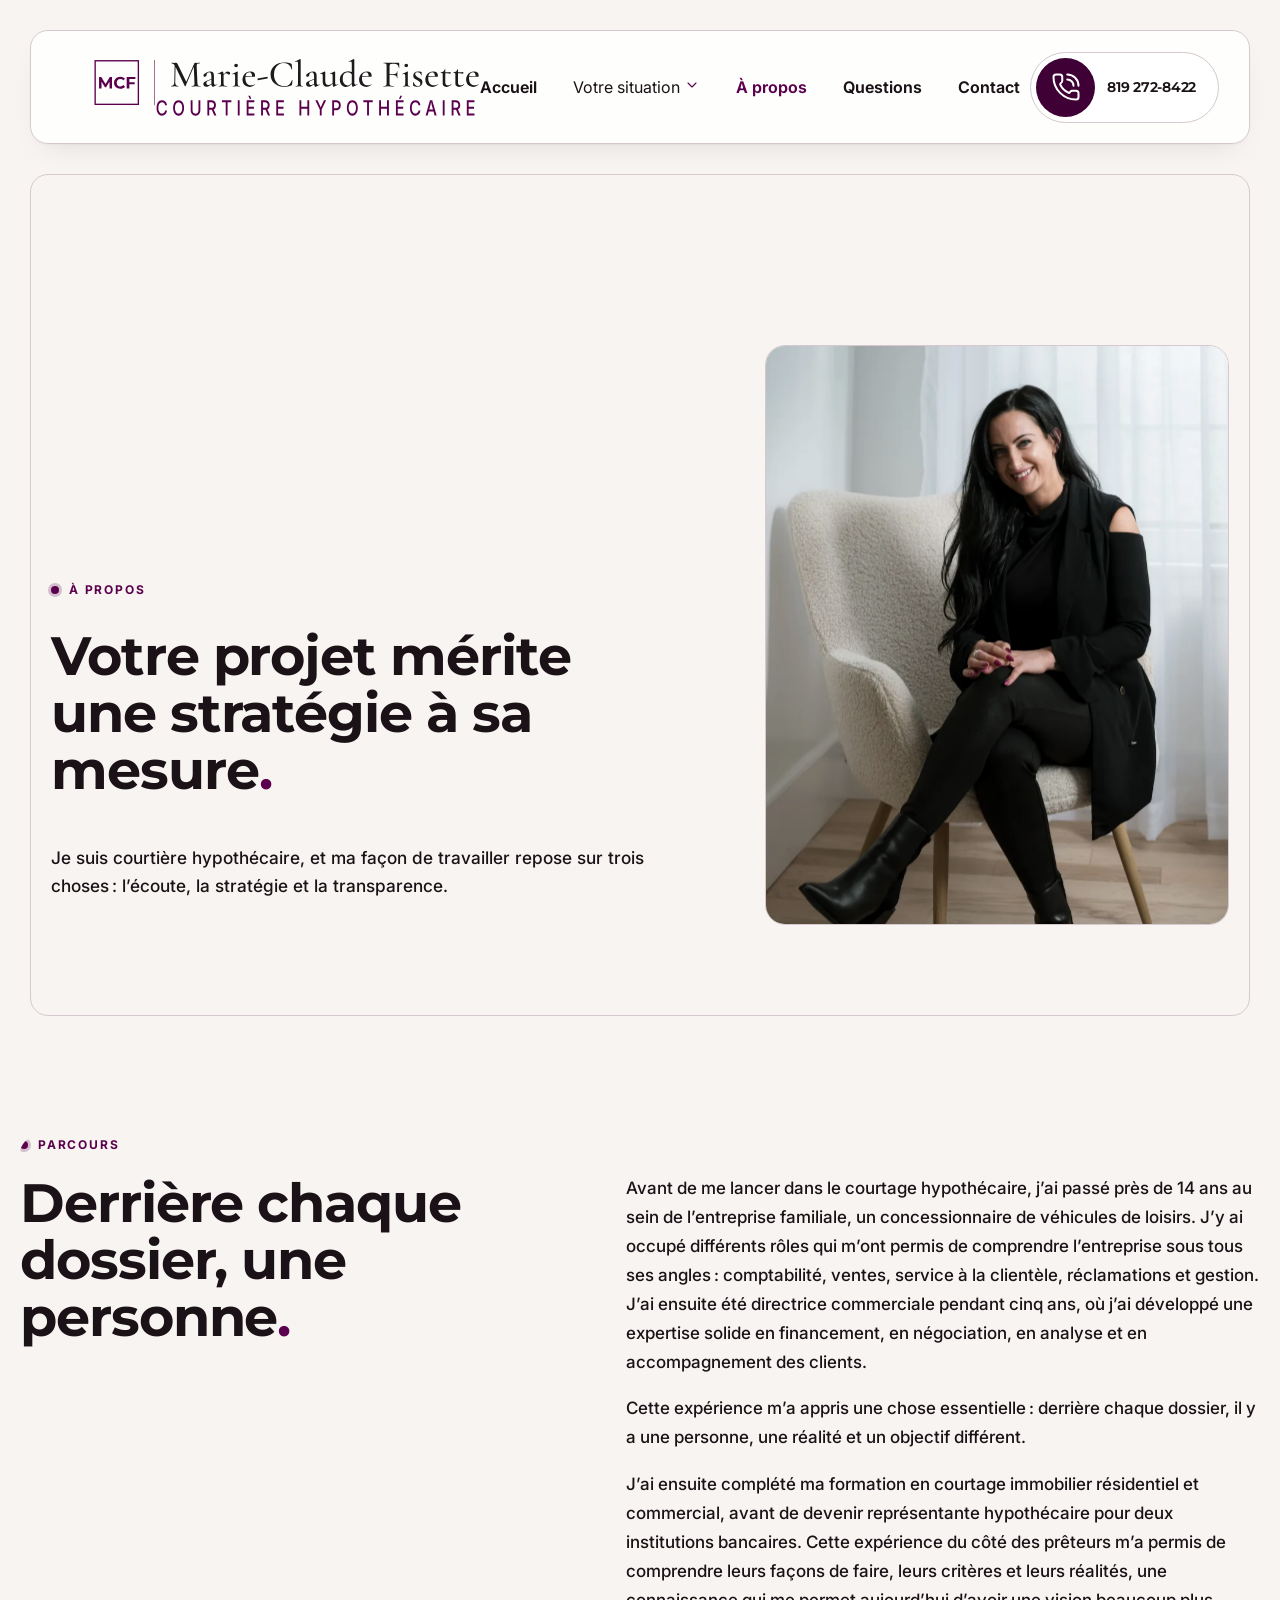
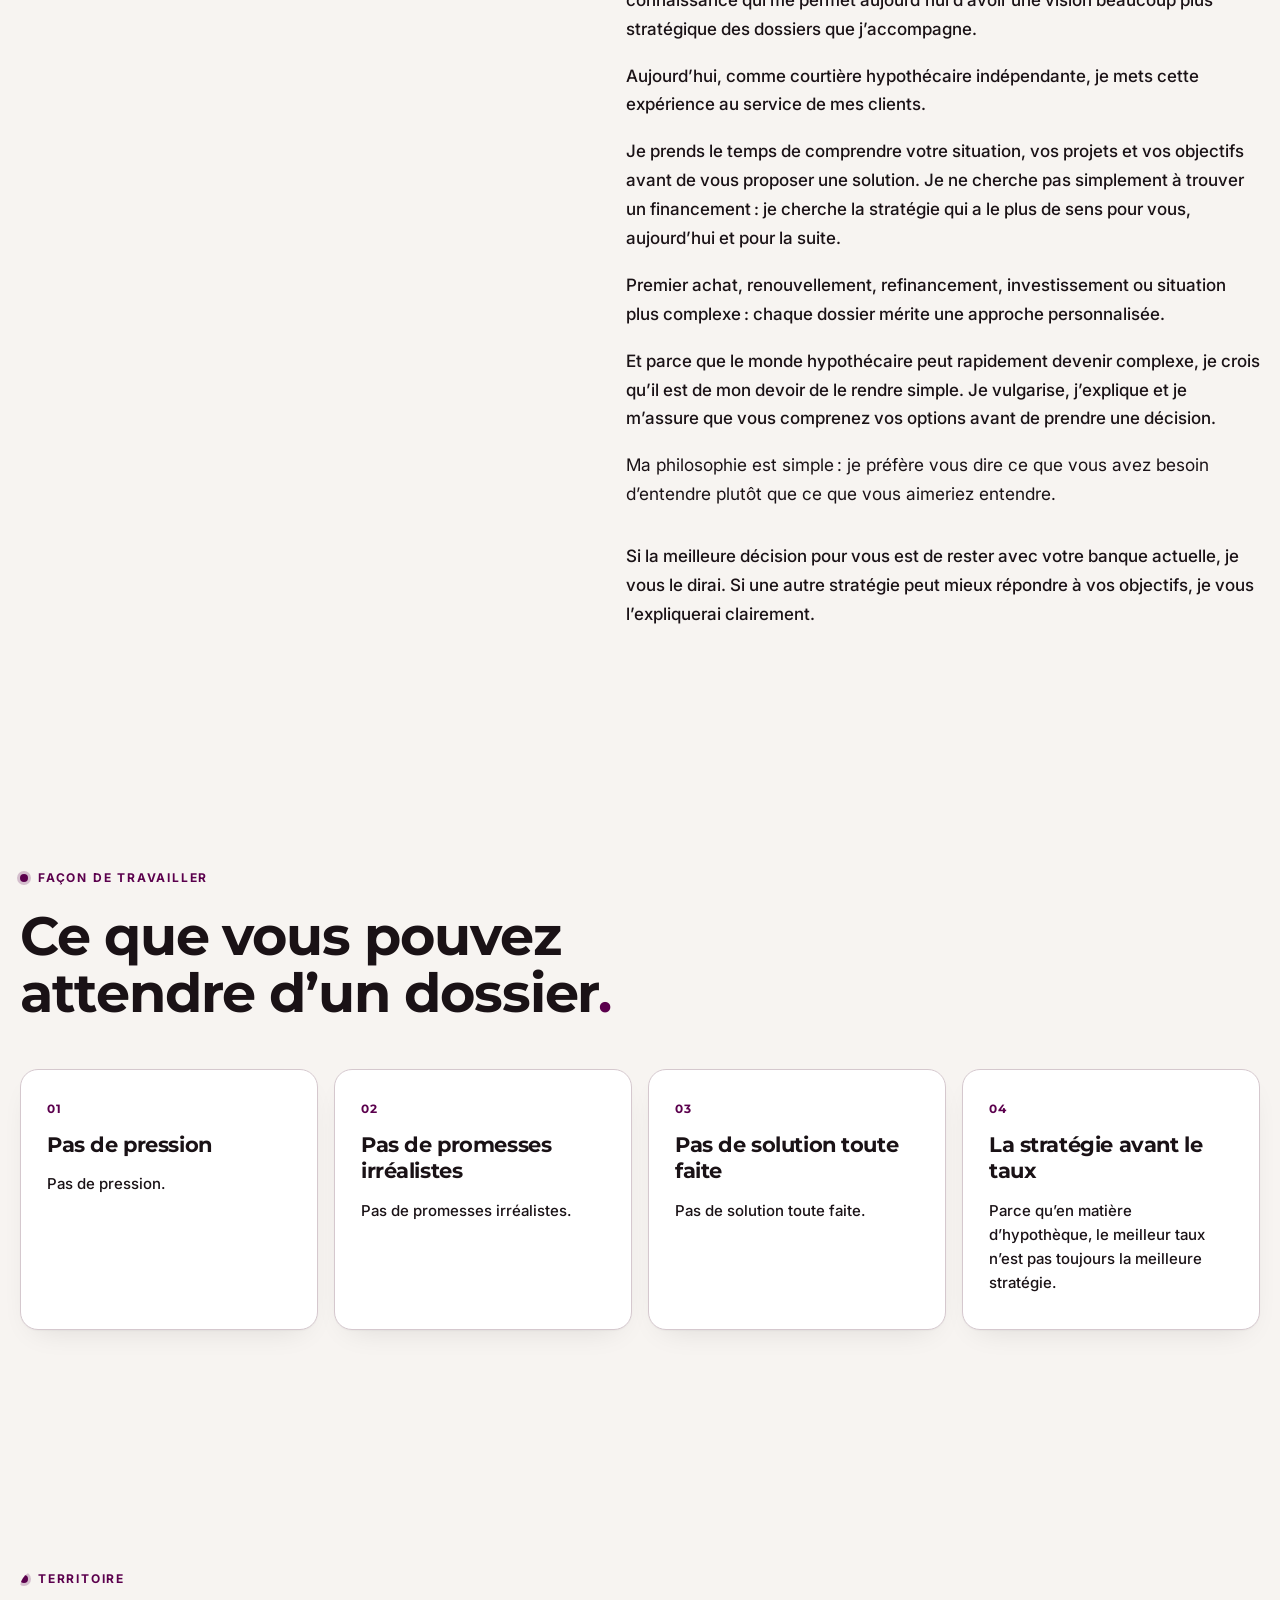
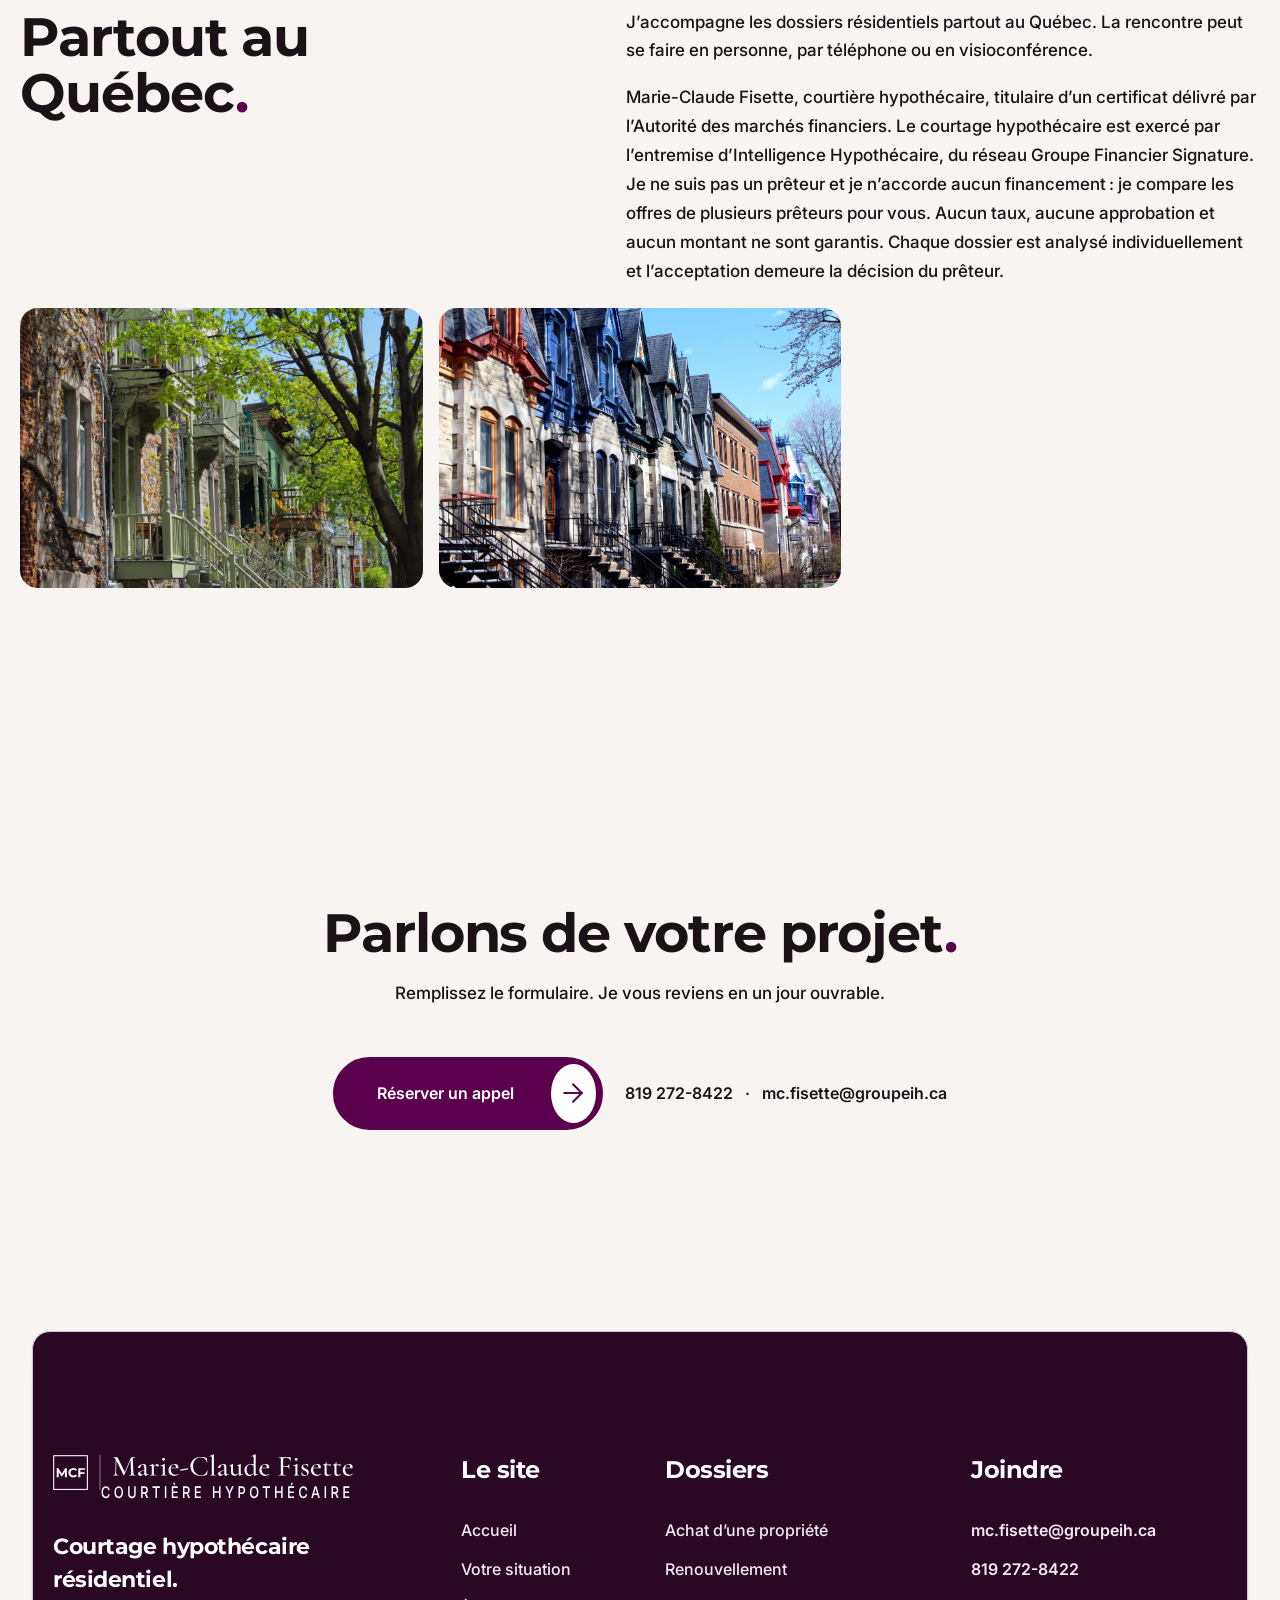
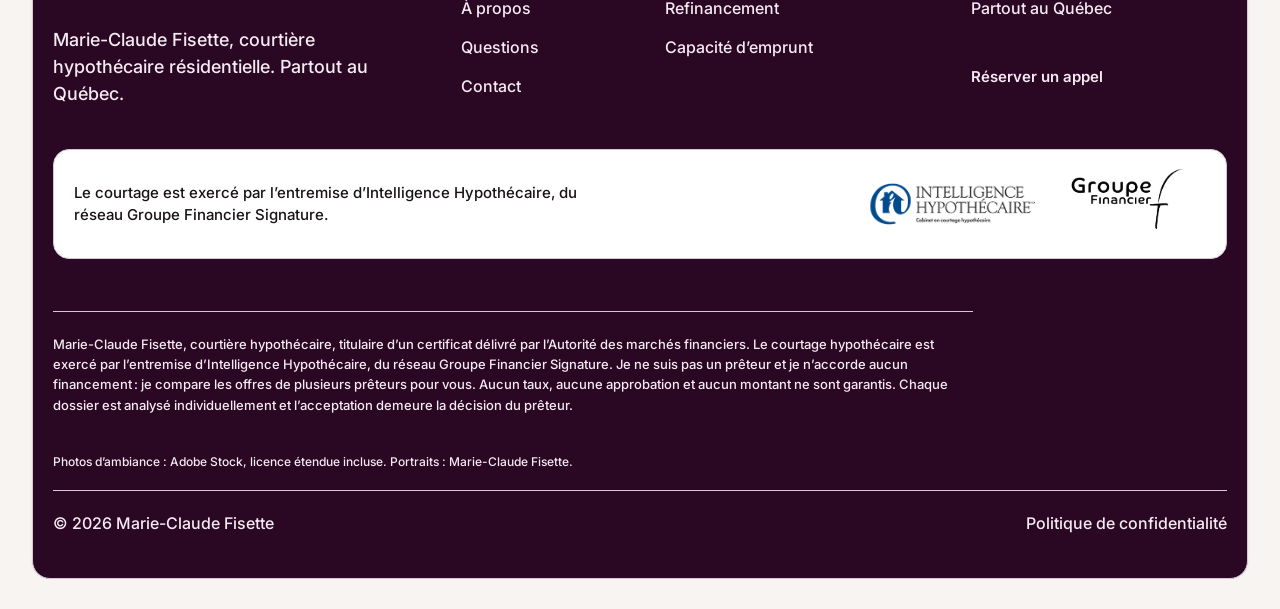
==== commit 12d6295c: "Add a face-safe share image and keep Marie-Claude to four portraits. The Open Graph card is 1200 by " ====
--- a/a-propos/index.html
+++ b/a-propos/index.html
@@ -6,19 +6,23 @@
   <title>À propos de Marie-Claude Fisette, courtière hypothécaire</title>
   <meta name="description" content="Parcours de Marie-Claude Fisette, courtière hypothécaire au Québec : écoute, stratégie et transparence pour les dossiers résidentiels.">
   <meta name="robots" content="index, follow">
-  <link rel="canonical" href="https://warden-ops.github.io/Marie-Claude-Fisette/a-propos/">
-  <link rel="alternate" hreflang="fr-CA" href="https://warden-ops.github.io/Marie-Claude-Fisette/a-propos/">
+  <link rel="canonical" href="https://hypothequesmcf.ca/a-propos/">
+  <link rel="alternate" hreflang="fr-CA" href="https://hypothequesmcf.ca/a-propos/">
   <meta property="og:type" content="website">
   <meta property="og:site_name" content="Marie-Claude Fisette">
   <meta property="og:locale" content="fr_CA">
   <meta property="og:title" content="À propos de Marie-Claude Fisette, courtière hypothécaire">
   <meta property="og:description" content="Parcours de Marie-Claude Fisette, courtière hypothécaire au Québec : écoute, stratégie et transparence pour les dossiers résidentiels.">
-  <meta property="og:url" content="https://warden-ops.github.io/Marie-Claude-Fisette/a-propos/">
-  <meta property="og:image" content="https://warden-ops.github.io/Marie-Claude-Fisette/assets/img/mcf/mcf-close-1400.jpg">
+  <meta property="og:url" content="https://hypothequesmcf.ca/a-propos/">
+  <meta property="og:image" content="https://hypothequesmcf.ca/assets/og/og-home.jpg">
+  <meta property="og:image:secure_url" content="https://hypothequesmcf.ca/assets/og/og-home.jpg">
+  <meta property="og:image:width" content="1200">
+  <meta property="og:image:height" content="630">
+  <meta property="og:image:alt" content="Marie-Claude Fisette, courtière hypothécaire, le visage entier visible, avec le logo MCF">
   <meta name="twitter:card" content="summary_large_image">
   <meta name="twitter:title" content="À propos de Marie-Claude Fisette, courtière hypothécaire">
   <meta name="twitter:description" content="Parcours de Marie-Claude Fisette, courtière hypothécaire au Québec : écoute, stratégie et transparence pour les dossiers résidentiels.">
-  <meta name="twitter:image" content="https://warden-ops.github.io/Marie-Claude-Fisette/assets/img/mcf/mcf-close-1400.jpg">
+  <meta name="twitter:image" content="https://hypothequesmcf.ca/assets/og/og-home.jpg">
   
   <meta name="theme-color" content="#FBF6F2">
   <link rel="icon" href="../assets/brand/favicon.svg" type="image/svg+xml">
--- a/assets/mcf.css
+++ b/assets/mcf.css
@@ -331,11 +331,35 @@
   .rm-editorial img { transform: none !important; }
 }
 
-.mcf-bento { grid-auto-rows: 280px; }
-.mcf-bento .bt-a { grid-column: span 7; grid-row: span 2; }
-.mcf-bento .bt-b { grid-column: span 5; grid-row: span 2; }
+.mcf-bento {
+  grid-template-columns: 1fr 1fr;
+  grid-auto-rows: auto;
+}
+.mcf-bento .bt-a,
+.mcf-bento .bt-b,
 .mcf-bento .bt-c,
-.mcf-bento .bt-d { grid-column: span 6; }
+.mcf-bento .bt-d {
+  grid-column: auto;
+  grid-row: auto;
+}
+.mcf-bento .bento-visual {
+  flex: none;
+  width: auto;
+  height: auto;
+  aspect-ratio: 3 / 2;
+  min-height: 0;
+}
+
+/* Card photos paint immediately. A scroll reveal must not leave the frame empty. */
+.mcf-bento,
+.mcf-bento .bento-tile,
+.mcf-bento .bento-visual,
+.mcf-bento .bento-visual img {
+  opacity: 1 !important;
+  visibility: visible !important;
+  animation: none !important;
+  transform: none !important;
+}
 
 .bento-visual { position: relative; }
 .bento-visual .mcf-fill,
@@ -356,13 +380,16 @@
 
 @media (max-width: 1199px) {
   .mcf-bento {
-    grid-template-columns: repeat(6, minmax(0, 1fr));
-    grid-auto-rows: 260px;
+    grid-template-columns: 1fr 1fr;
+    grid-auto-rows: auto;
   }
-  .mcf-bento .bt-a { grid-column: span 6; grid-row: span 2; }
+  .mcf-bento .bt-a,
   .mcf-bento .bt-b,
-  .mcf-bento .bt-c { grid-column: span 3; grid-row: span 2; }
-  .mcf-bento .bt-d { grid-column: span 6; grid-row: span 1; }
+  .mcf-bento .bt-c,
+  .mcf-bento .bt-d {
+    grid-column: auto;
+    grid-row: auto;
+  }
   .rm-hero { min-height: 0; padding: 40px 20px 36px; }
   .rm-hero .banner-content,
   .rm-hero-aside,
@@ -372,7 +399,11 @@
 @media (max-width: 767px) {
   .mcf-bento { grid-template-columns: 1fr; grid-auto-rows: auto; }
   .mcf-bento .bento-tile { grid-column: auto !important; grid-row: auto !important; }
-  .mcf-bento .bento-visual { height: 210px; flex: none; }
+  .mcf-bento .bento-visual {
+    height: auto;
+    flex: none;
+    aspect-ratio: 3 / 2;
+  }
   .navbar-wrapper { padding: 8px 6px; }
   .navbar { padding: 6px 8px; }
   .navbar .navbar-container { gap: 8px !important; }
@@ -934,25 +965,26 @@
   border-radius: 18px;
 }
 
-.bento-visual img.mcf-pos-cles,
+.bento-visual img.mcf-pos-cles { object-position: 46% 34%; }
 .rm-related-visual img.mcf-pos-cles,
 .rm-split-head img.mcf-pos-cles { object-position: 46% 30%; }
 
 .bento-visual img.mcf-pos-famille,
-.mcf-stock-pair img.mcf-pos-famille { object-position: center 40%; }
+.mcf-stock-pair img.mcf-pos-famille,
+.rm-why-visual img.mcf-pos-famille { object-position: center 40%; }
 
 .rm-why-visual img.mcf-pos-maison,
 .mcf-stock-pair img.mcf-pos-maison { object-position: center 46%; }
 
-.bento-visual img.mcf-pos-renouv,
+.bento-visual img.mcf-pos-renouv { object-position: center 28%; }
 .rm-related-visual img.mcf-pos-renouv,
 .rm-split-head img.mcf-pos-renouv { object-position: center 24%; }
 
-.bento-visual img.mcf-pos-cuisine,
+.bento-visual img.mcf-pos-cuisine { object-position: center 48%; }
 .rm-related-visual img.mcf-pos-cuisine,
 .rm-split-head img.mcf-pos-cuisine { object-position: center 55%; }
 
-.bento-visual img.mcf-pos-budget,
+.bento-visual img.mcf-pos-budget { object-position: center 16%; }
 .rm-related-visual img.mcf-pos-budget,
 .rm-split-head img.mcf-pos-budget { object-position: center 22%; }
 
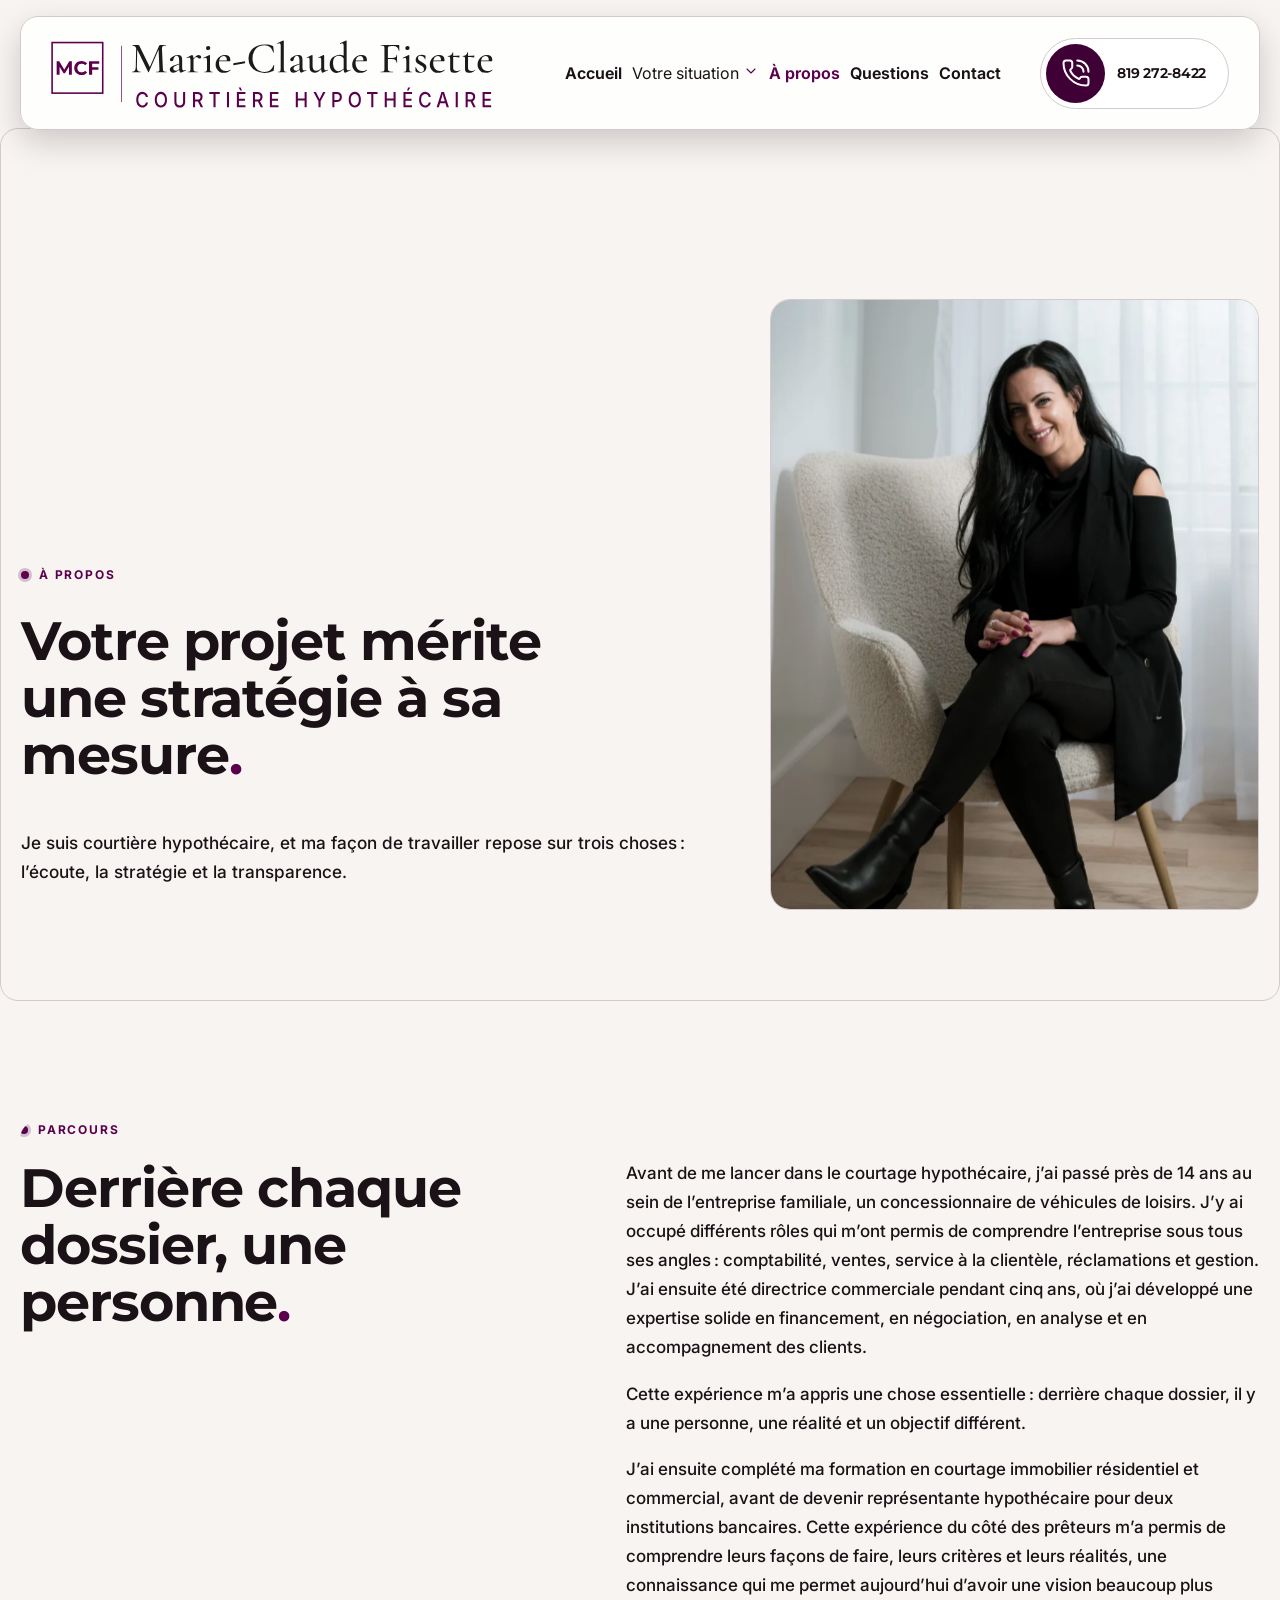
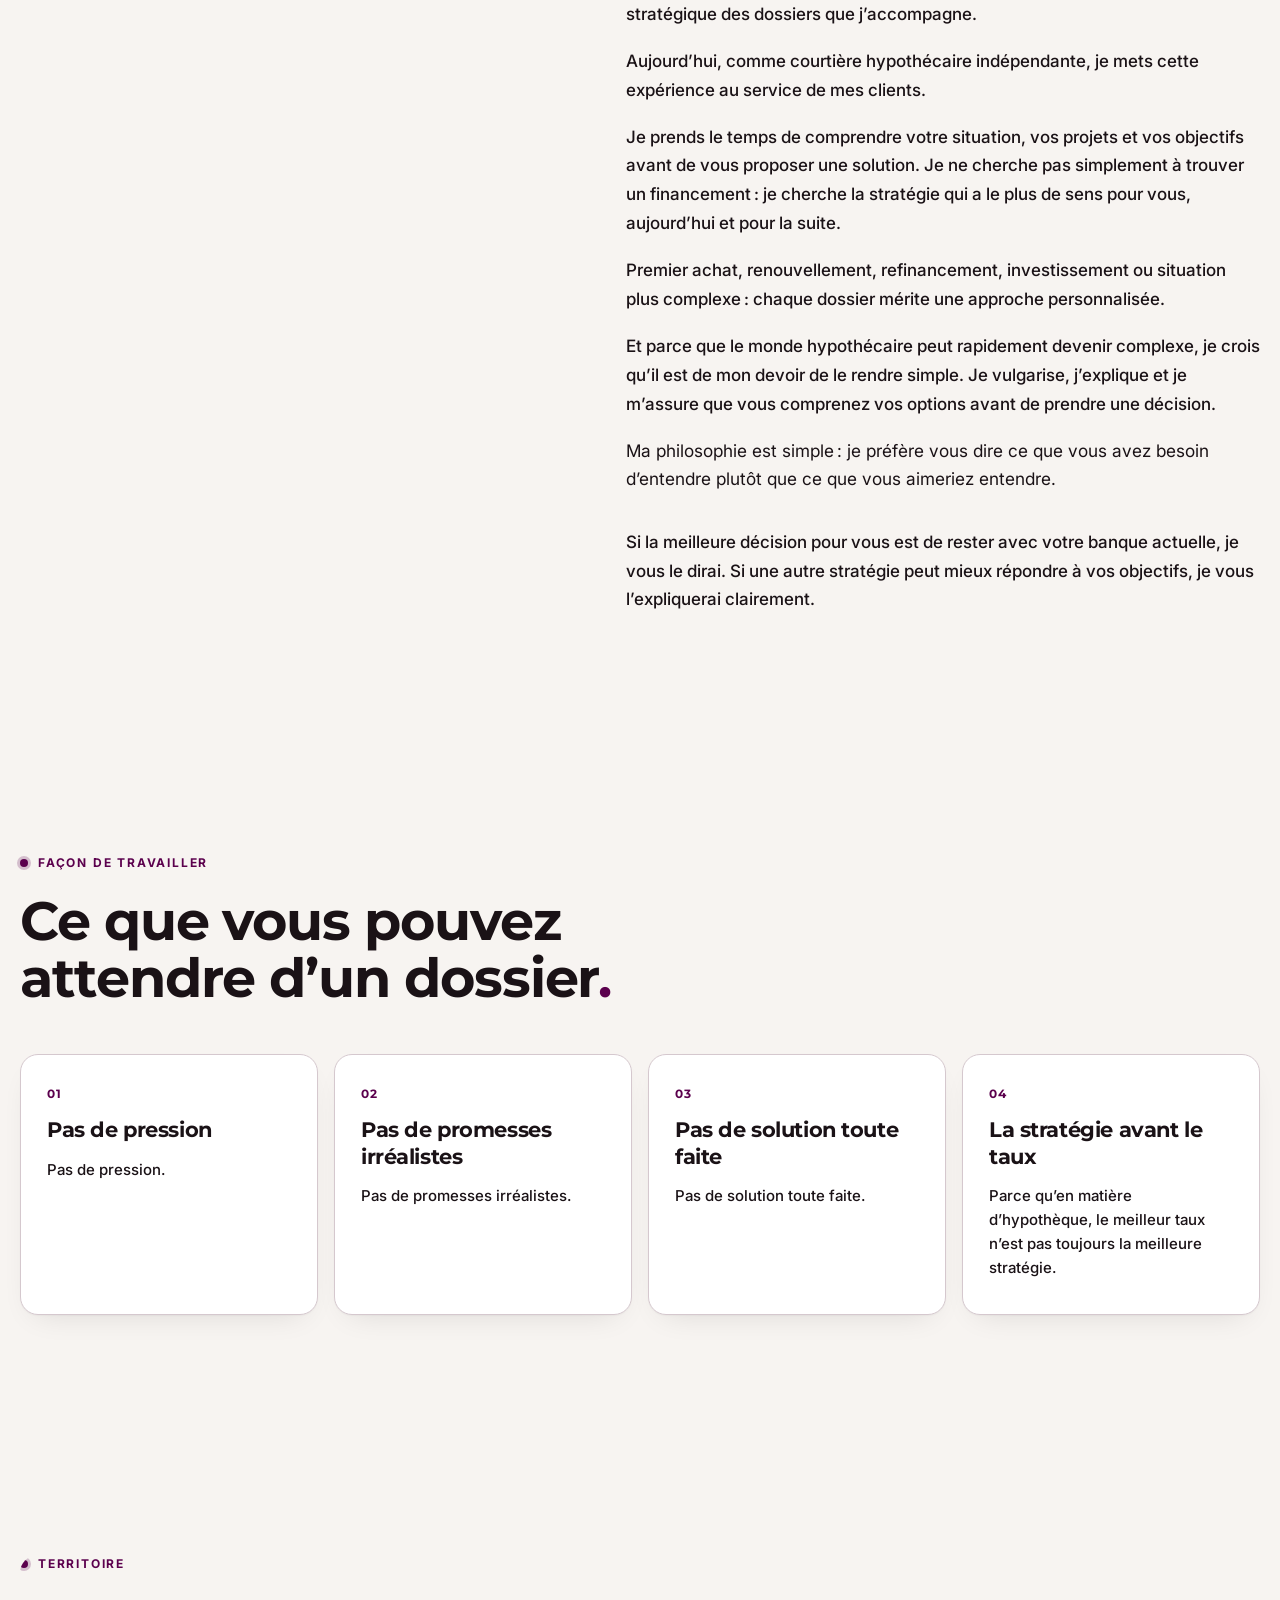
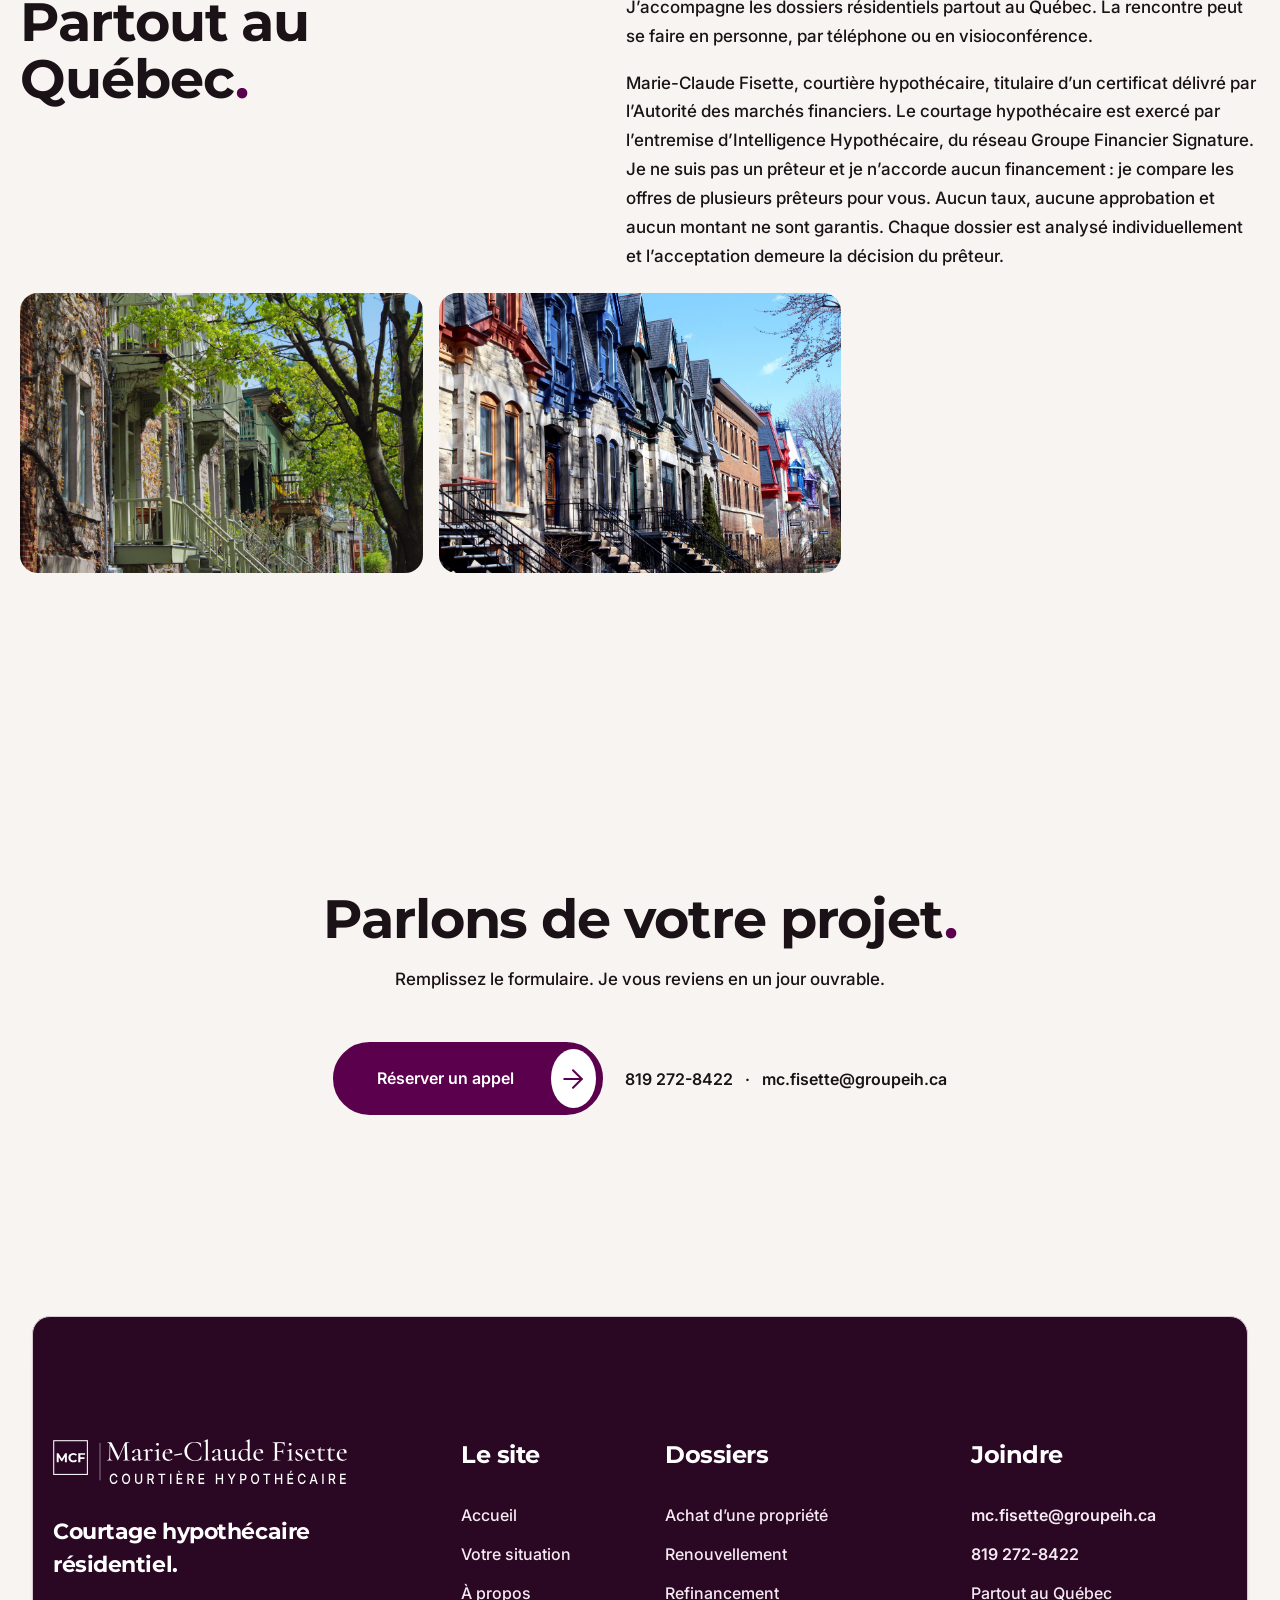
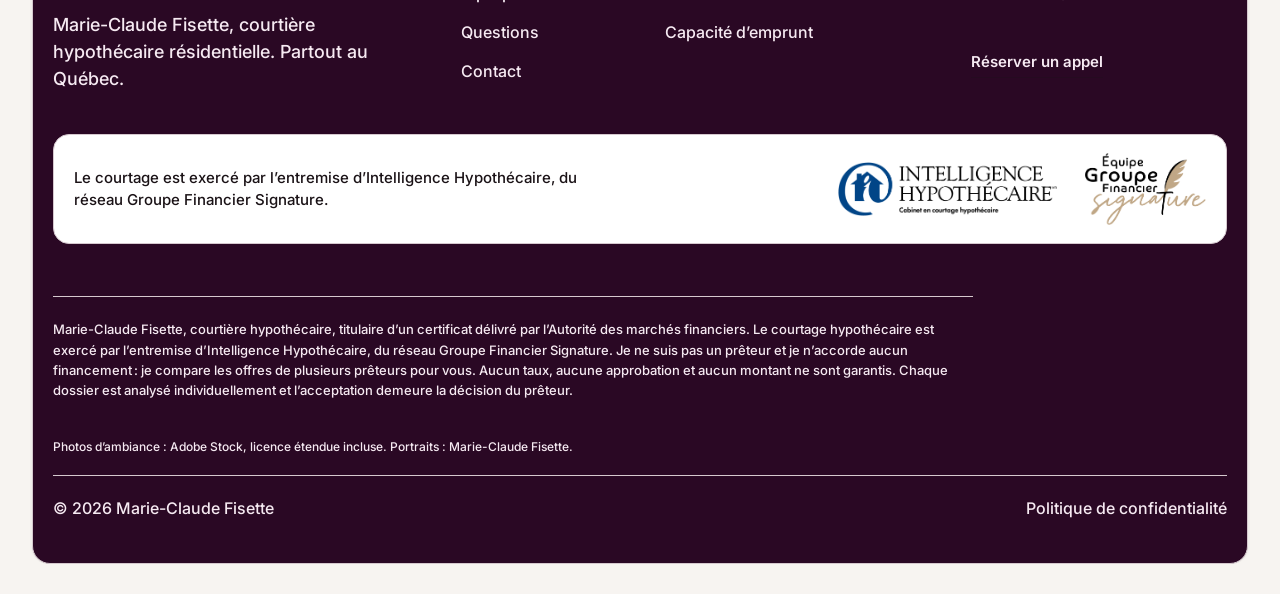
==== commit 47c8f78c: "Logos originaux IH et Équipe GFS (fournis par Marie-Claude)" ====
--- a/a-propos/index.html
+++ b/a-propos/index.html
@@ -115,7 +115,7 @@
 <li><span>Partout au Québec</span></li>
 </ul><a class="rm-text-link" href="../contact/">Réserver un appel</a></div></div>
 </div>
-<div class="mcf-network mcf-network--footer"><p>Le courtage est exercé par l’entremise d’Intelligence Hypothécaire, du réseau Groupe Financier Signature.</p><div class="mcf-network-logos"><img src="../assets/brand/logo-intelligence-hypothecaire.png" alt="Intelligence Hypothécaire, cabinet en courtage hypothécaire" width="280" height="86"><img class="mcf-logo-gfs" src="../assets/brand/logo-groupe-financier-signature.png" alt="Groupe Financier Signature" width="220" height="116"></div></div><div class="mcf-legal"><p>Marie-Claude Fisette, courtière hypothécaire, titulaire d’un certificat délivré par l’Autorité des marchés financiers. Le courtage hypothécaire est exercé par l’entremise d’Intelligence Hypothécaire, du réseau Groupe Financier Signature. Je ne suis pas un prêteur et je n’accorde aucun financement : je compare les offres de plusieurs prêteurs pour vous. Aucun taux, aucune approbation et aucun montant ne sont garantis. Chaque dossier est analysé individuellement et l’acceptation demeure la décision du prêteur.</p></div>
+<div class="mcf-network mcf-network--footer"><p>Le courtage est exercé par l’entremise d’Intelligence Hypothécaire, du réseau Groupe Financier Signature.</p><div class="mcf-network-logos"><img src="../assets/brand/logo-intelligence-hypothecaire.png" alt="Intelligence Hypothécaire, cabinet en courtage hypothécaire" width="280" height="69"><img class="mcf-logo-gfs" src="../assets/brand/logo-groupe-financier-signature.png" alt="Équipe Groupe Financier Signature" width="196" height="116"></div></div><div class="mcf-legal"><p>Marie-Claude Fisette, courtière hypothécaire, titulaire d’un certificat délivré par l’Autorité des marchés financiers. Le courtage hypothécaire est exercé par l’entremise d’Intelligence Hypothécaire, du réseau Groupe Financier Signature. Je ne suis pas un prêteur et je n’accorde aucun financement : je compare les offres de plusieurs prêteurs pour vous. Aucun taux, aucune approbation et aucun montant ne sont garantis. Chaque dossier est analysé individuellement et l’acceptation demeure la décision du prêteur.</p></div>
 <p class="mcf-credits">Photos d’ambiance : Adobe Stock, licence étendue incluse. Portraits : Marie-Claude Fisette.</p><div class="copyright-container"><span class="copyright">© 2026 Marie-Claude Fisette</span>
 <div class="d-flex flex-row gspace-2"><a class="legal-link" href="../politique-de-confidentialite/">Politique de confidentialité</a></div></div>
 <div class="footer-spacer"></div>
--- a/assets/mcf.css
+++ b/assets/mcf.css
@@ -44,7 +44,7 @@
   color: var(--mcf-ink);
 }
 
-html { scroll-padding-top: 24px; }
+html { scroll-padding-top: 120px; }
 
 /* Light, warm surfaces where the template uses a near-black field. */
 body.lightmode .keep-dark,
@@ -80,27 +80,63 @@
   letter-spacing: -0.02em;
 }
 
+.section-banner {
+  padding: 0 !important;
+  margin: 0;
+  background: transparent;
+}
+
+.section-banner:has(.rm-hero) {
+  background: #140c10;
+}
+
+.navbar-wrapper {
+  position: absolute;
+  top: 0;
+  left: 0;
+  right: 0;
+  z-index: 50;
+  height: auto !important;
+  background: transparent;
+  padding: 16px 20px 0;
+  pointer-events: none;
+}
+
+.navbar {
+  pointer-events: auto;
+  background: #fff;
+  box-shadow: 0 12px 32px rgba(20, 8, 16, .18);
+}
+
+/* Inner pages keep their titles clear of the floating pill. The home photo starts at the top. */
+main:not(:has(.rm-hero)) {
+  padding-top: 128px;
+}
+
 .rm-hero {
-  display: grid;
-  grid-template-columns: minmax(0, 1.05fr) minmax(260px, .9fr);
-  align-items: stretch;
-  gap: 28px;
-  background: var(--mcf-paper);
+  display: block;
+  position: relative;
+  isolation: isolate;
+  min-height: 100vh;
+  padding: 0 !important;
+  margin: 0;
+  overflow: hidden;
+  border: 0 !important;
+  border-radius: 0 !important;
+  background: #140c10;
   background-image: none;
-  min-height: 0;
-  padding: 28px;
-  border-color: var(--mcf-line);
+  color: #fff;
 }
 
 .mcf-hero-photo {
   margin: 0;
-  order: 2;
-  position: relative;
-  min-height: 680px;
-  height: 100%;
-  border-radius: 18px;
+  position: absolute;
+  inset: 0;
+  min-height: 0;
+  height: auto;
+  border-radius: 0;
   overflow: hidden;
-  background: transparent;
+  background: #140c10;
 }
 
 .mcf-hero-photo img {
@@ -110,27 +146,47 @@
   width: 100%;
   height: 100%;
   object-fit: cover;
-  object-position: center 16%;
-}
-
-.rm-hero-shade { display: none; }
+  object-position: 68% 42%;
+}
+
+/* Header and hero copy are visible on first paint. A fade must not leave a blank cream band. */
+.navbar,
+.navbar-wrapper,
+.rm-hero,
+.rm-hero .animate__animated,
+.rm-hero .sub-heading,
+.rm-hero .rm-hero-title,
+.rm-hero .banner-content,
+.rm-hero .banner-video-content,
+.rm-hero .banner-heading {
+  opacity: 1 !important;
+  visibility: visible !important;
+  animation: none !important;
+  transform: none !important;
+}
+
+.rm-hero-shade {
+  display: block;
+  position: absolute;
+  inset: 0;
+  z-index: 1;
+  pointer-events: none;
+  background:
+    linear-gradient(90deg, rgba(12, 6, 10, .88) 0%, rgba(12, 6, 10, .72) 34%, rgba(12, 6, 10, .38) 58%, rgba(12, 6, 10, .18) 100%),
+    linear-gradient(180deg, rgba(12, 6, 10, .28) 0%, rgba(12, 6, 10, 0) 22%, rgba(12, 6, 10, .35) 100%);
+}
 
 .rm-hero .hero-container {
   position: relative;
-  z-index: 1;
-  width: auto;
-  max-width: none;
-  margin: 0;
+  z-index: 2;
+  width: min(1180px, 100%);
+  max-width: 1180px;
+  min-height: 100vh;
+  margin: 0 auto;
+  padding: 148px 56px 72px;
   display: flex;
   align-items: center;
-}
-
-.rm-hero .hero-container {
-  position: relative;
-  z-index: 1;
-  width: min(640px, 100%);
-  margin-left: 0;
-  margin-right: auto;
+  justify-content: flex-start;
 }
 
 .rm-hero .banner-heading {
@@ -165,7 +221,35 @@
 
 .rm-hero .banner-content p,
 .rm-hero .rm-lede {
-  color: var(--mcf-ink);
+  color: #fff;
+  -webkit-text-fill-color: #fff;
+}
+
+.rm-hero .rm-hero-title,
+.rm-hero .title-heading-banner,
+.rm-hero .rm-hero-title strong,
+.rm-hero .rm-dot {
+  color: #fff !important;
+  -webkit-text-fill-color: #fff !important;
+}
+
+.rm-hero .sub-heading,
+.rm-hero .sub-heading span,
+.rm-hero .rm-aside-label,
+.rm-hero .rm-text-link {
+  color: #fff !important;
+  -webkit-text-fill-color: #fff !important;
+}
+
+.rm-hero .rm-text-link {
+  text-decoration: underline;
+  text-underline-offset: 4px;
+}
+
+.rm-hero .banner-content .d-flex {
+  justify-content: flex-start !important;
+  align-items: center !important;
+  align-self: flex-start !important;
 }
 
 .rm-aside-label {
@@ -178,6 +262,13 @@
   background: var(--mcf-card);
   border-color: var(--mcf-line);
   backdrop-filter: none;
+}
+
+.rm-hero .rm-surfaces li {
+  color: #fff;
+  -webkit-text-fill-color: #fff;
+  background: rgba(255, 255, 255, .12);
+  border: 1px solid rgba(255, 255, 255, .55);
 }
 
 .rm-page-hero,
@@ -277,16 +368,70 @@
 
 .rm-logo { aspect-ratio: 1033 / 164; }
 
+.navbar .navbar-container {
+  flex-wrap: nowrap;
+  align-items: center;
+  gap: 0;
+}
+
 .navbar .logo-container {
   flex: 0 0 auto !important;
   min-width: max-content;
-  margin-right: 8px !important;
+  margin-right: 0 !important;
 }
 
 .navbar .navbar-collapse {
   flex: 1 1 auto;
   min-width: 0;
-  justify-content: center;
+  justify-content: flex-start;
+  margin-left: 40px !important;
+}
+
+.navbar .navbar-nav {
+  flex-wrap: nowrap;
+  gap: 0 2px;
+  margin-left: 0 !important;
+}
+
+.navbar .nav-link,
+.navbar .rm-nav-btn {
+  padding-left: 8px !important;
+  padding-right: 8px !important;
+  white-space: nowrap;
+}
+
+.navbar .navbar-action-container {
+  flex: 0 0 auto !important;
+  width: auto !important;
+  margin-left: 16px;
+}
+
+/* Below 1280 the wordmark, a 40px gap, the links and the phone cannot share one row. */
+@media (max-width: 1279px) {
+  .navbar-expand-lg .navbar-collapse {
+    display: none !important;
+  }
+  .navbar .logo-container {
+    flex: 0 0 auto !important;
+    min-width: max-content !important;
+    margin-right: 0 !important;
+  }
+  .navbar .nav-btn.rm-menu {
+    display: inline-flex !important;
+    margin-left: auto !important;
+    flex: 0 0 auto !important;
+  }
+  .navbar .navbar-action-container {
+    display: none !important;
+  }
+}
+
+@media (min-width: 1280px) and (max-width: 1399px) {
+  .navbar .nav-link,
+  .navbar .rm-nav-btn {
+    padding-left: 4px !important;
+    padding-right: 4px !important;
+  }
 }
 
 .navbar .rm-logo {
@@ -390,7 +535,9 @@
     grid-column: auto;
     grid-row: auto;
   }
-  .rm-hero { min-height: 0; padding: 40px 20px 36px; }
+  .rm-hero,
+  .rm-hero .hero-container { min-height: 100vh; }
+  .rm-hero .hero-container { padding: 136px 32px 56px; }
   .rm-hero .banner-content,
   .rm-hero-aside,
   .banner-video-content { width: 100%; }
@@ -404,25 +551,45 @@
     flex: none;
     aspect-ratio: 3 / 2;
   }
-  .navbar-wrapper { padding: 8px 6px; }
+  .navbar-wrapper { padding: 10px 10px 0; background: transparent; }
+  main:not(:has(.rm-hero)) { padding-top: 96px; }
   .navbar { padding: 6px 8px; }
   .navbar .navbar-container { gap: 8px !important; }
   .navbar .logo-container {
     flex: 1 1 auto !important;
-    min-width: 0;
+    min-width: 0 !important;
+    max-width: calc(100% - 140px) !important;
     margin-right: 0 !important;
   }
   .rm-nav-num { display: none; }
-  .navbar .nav-btn.rm-menu--b { padding: 0 10px; }
+  .navbar .nav-btn.rm-menu--b {
+    padding: 0 10px;
+    margin-left: 40px !important;
+    flex: 0 0 auto !important;
+  }
   .navbar .rm-logo {
     height: auto !important;
-    width: calc(100vw - 118px) !important;
-    max-width: calc(100vw - 118px) !important;
-    max-height: none;
-  }
-  .rm-hero { grid-template-columns: 1fr; padding: 16px; }
-  .mcf-hero-photo { order: -1; min-height: 560px; height: 560px; }
-  .mcf-hero-photo img { object-position: center top; }
+    width: 100% !important;
+    max-width: 100% !important;
+    max-height: 52px;
+  }
+  .rm-hero,
+  .rm-hero .hero-container {
+    min-height: 100svh;
+    height: auto;
+  }
+  .rm-hero .hero-container {
+    align-items: flex-end;
+    padding: 108px 20px 28px;
+  }
+  .mcf-hero-photo img { object-position: 58% 38%; }
+  .rm-hero-shade {
+    background:
+      linear-gradient(180deg, rgba(12, 6, 10, .18) 0%, rgba(12, 6, 10, .28) 38%, rgba(12, 6, 10, .82) 68%, rgba(12, 6, 10, .92) 100%);
+  }
+  .rm-hero-title,
+  .rm-page-title { font-size: clamp(34px, 9.2vw, 44px); }
+  .rm-hero .banner-content p { font-size: 16px; line-height: 1.45; }
   .expertise-img,
   .expertise-img img { height: 580px; }
   .rm-why-visual { height: 280px; }
@@ -817,9 +984,10 @@
   padding: 0;
 }
 
-.rm-hero .sub-heading span {
-  color: var(--mcf-accent) !important;
-  -webkit-text-fill-color: var(--mcf-accent) !important;
+.rm-hero .sub-heading span,
+.rm-hero .sub-heading i {
+  color: #fff !important;
+  -webkit-text-fill-color: #fff !important;
 }
 
 a.btn-accent,
